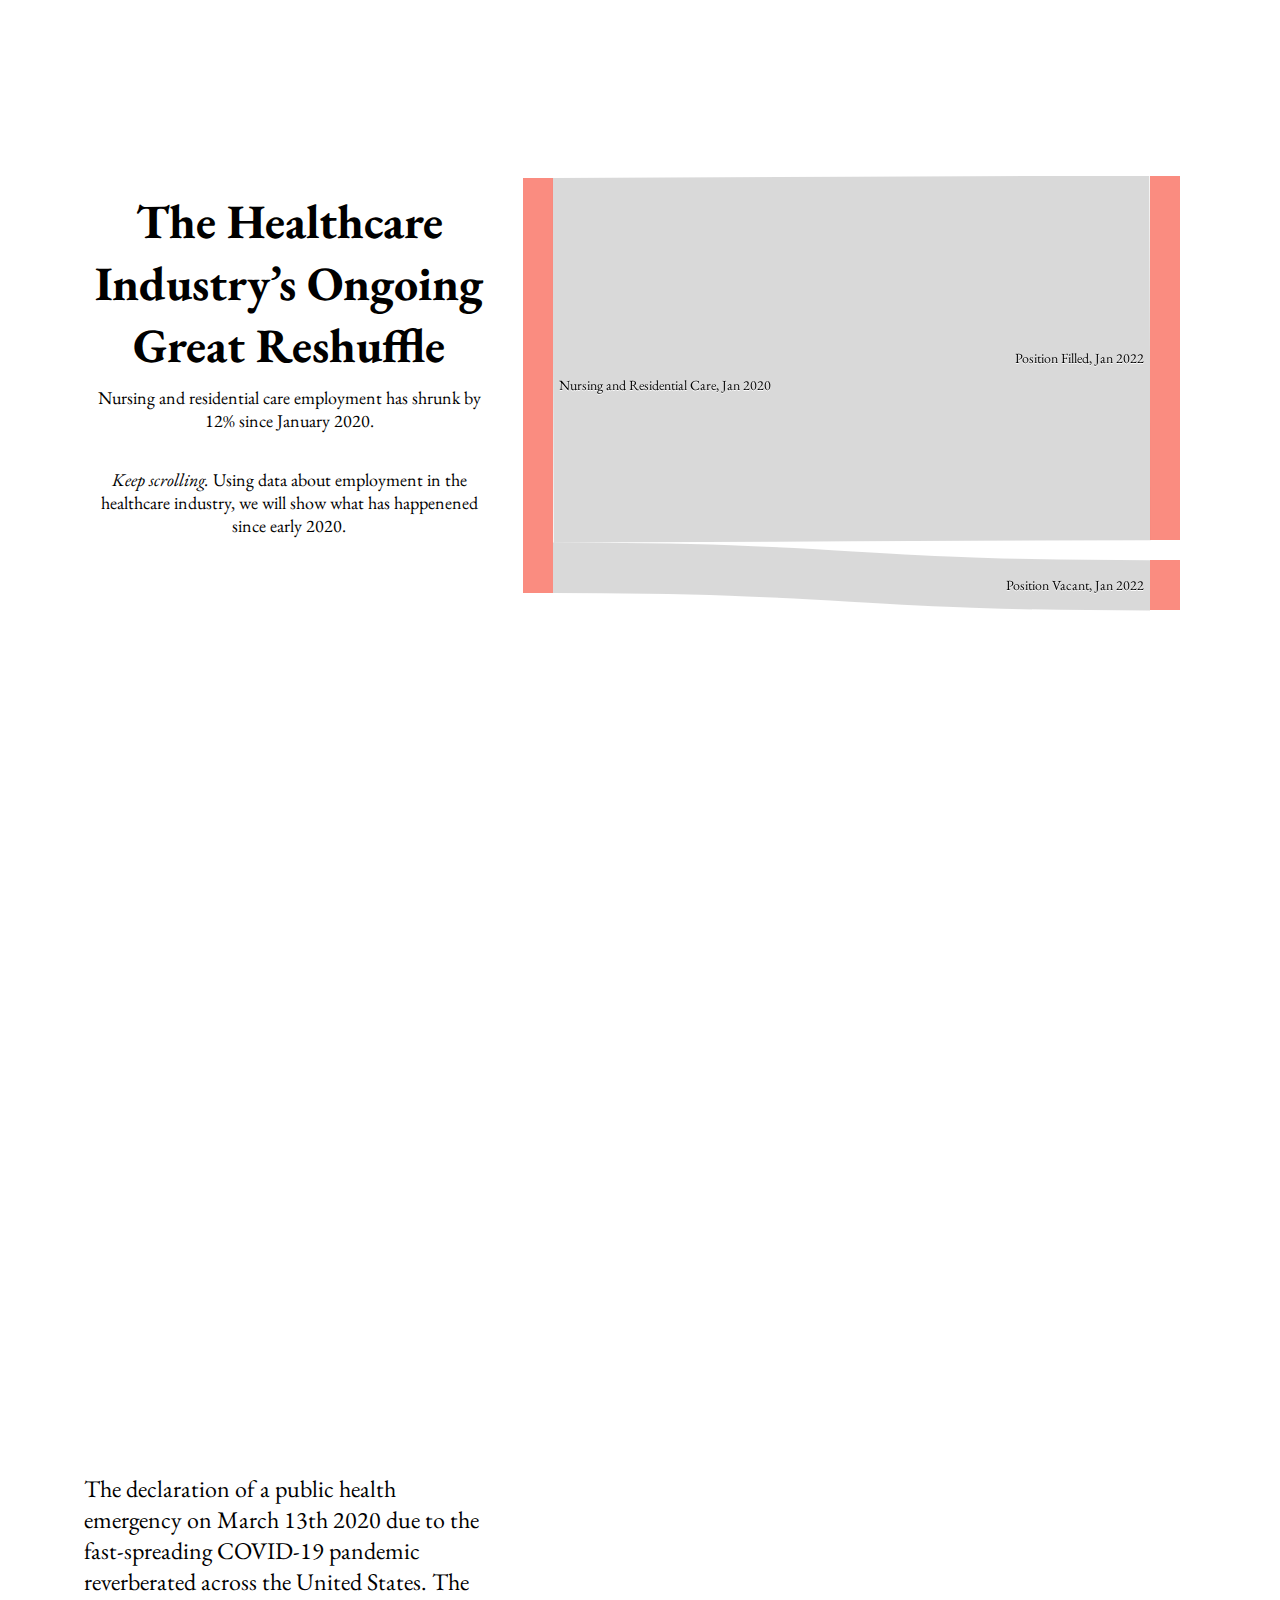
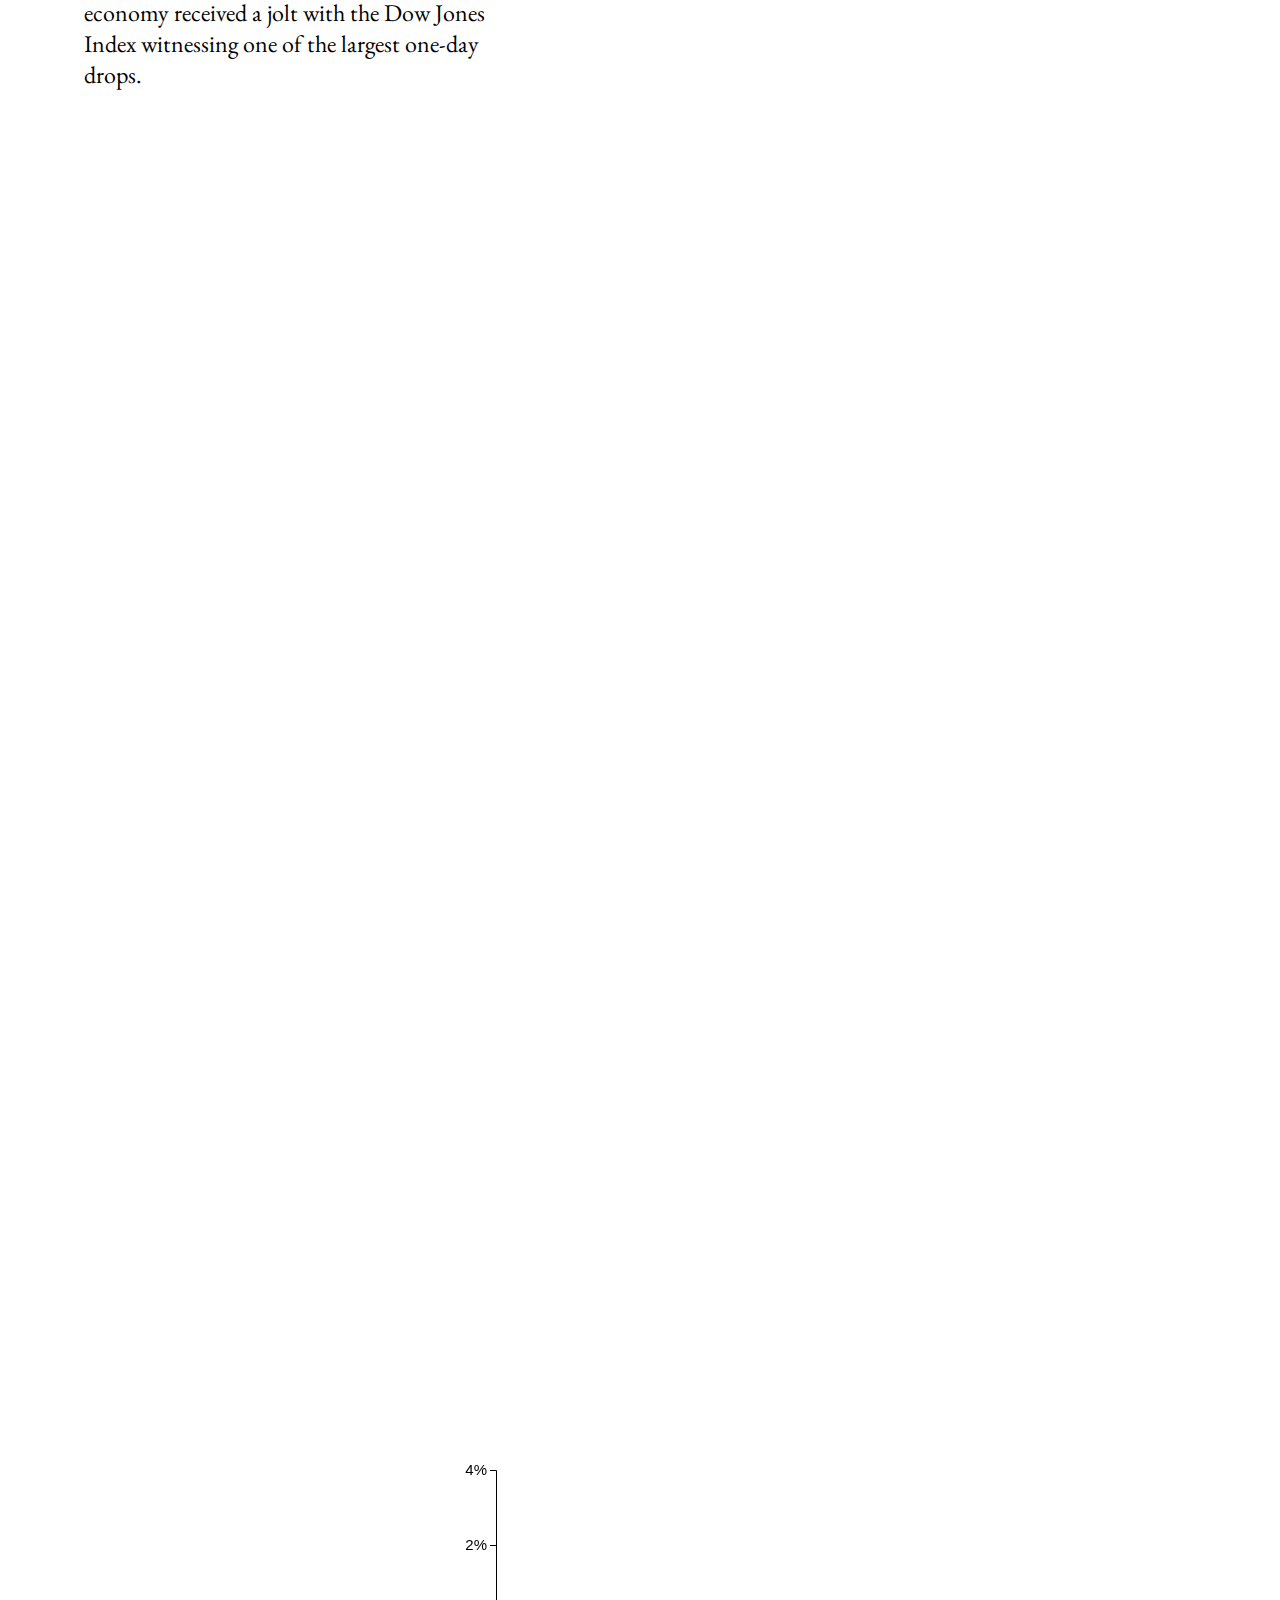
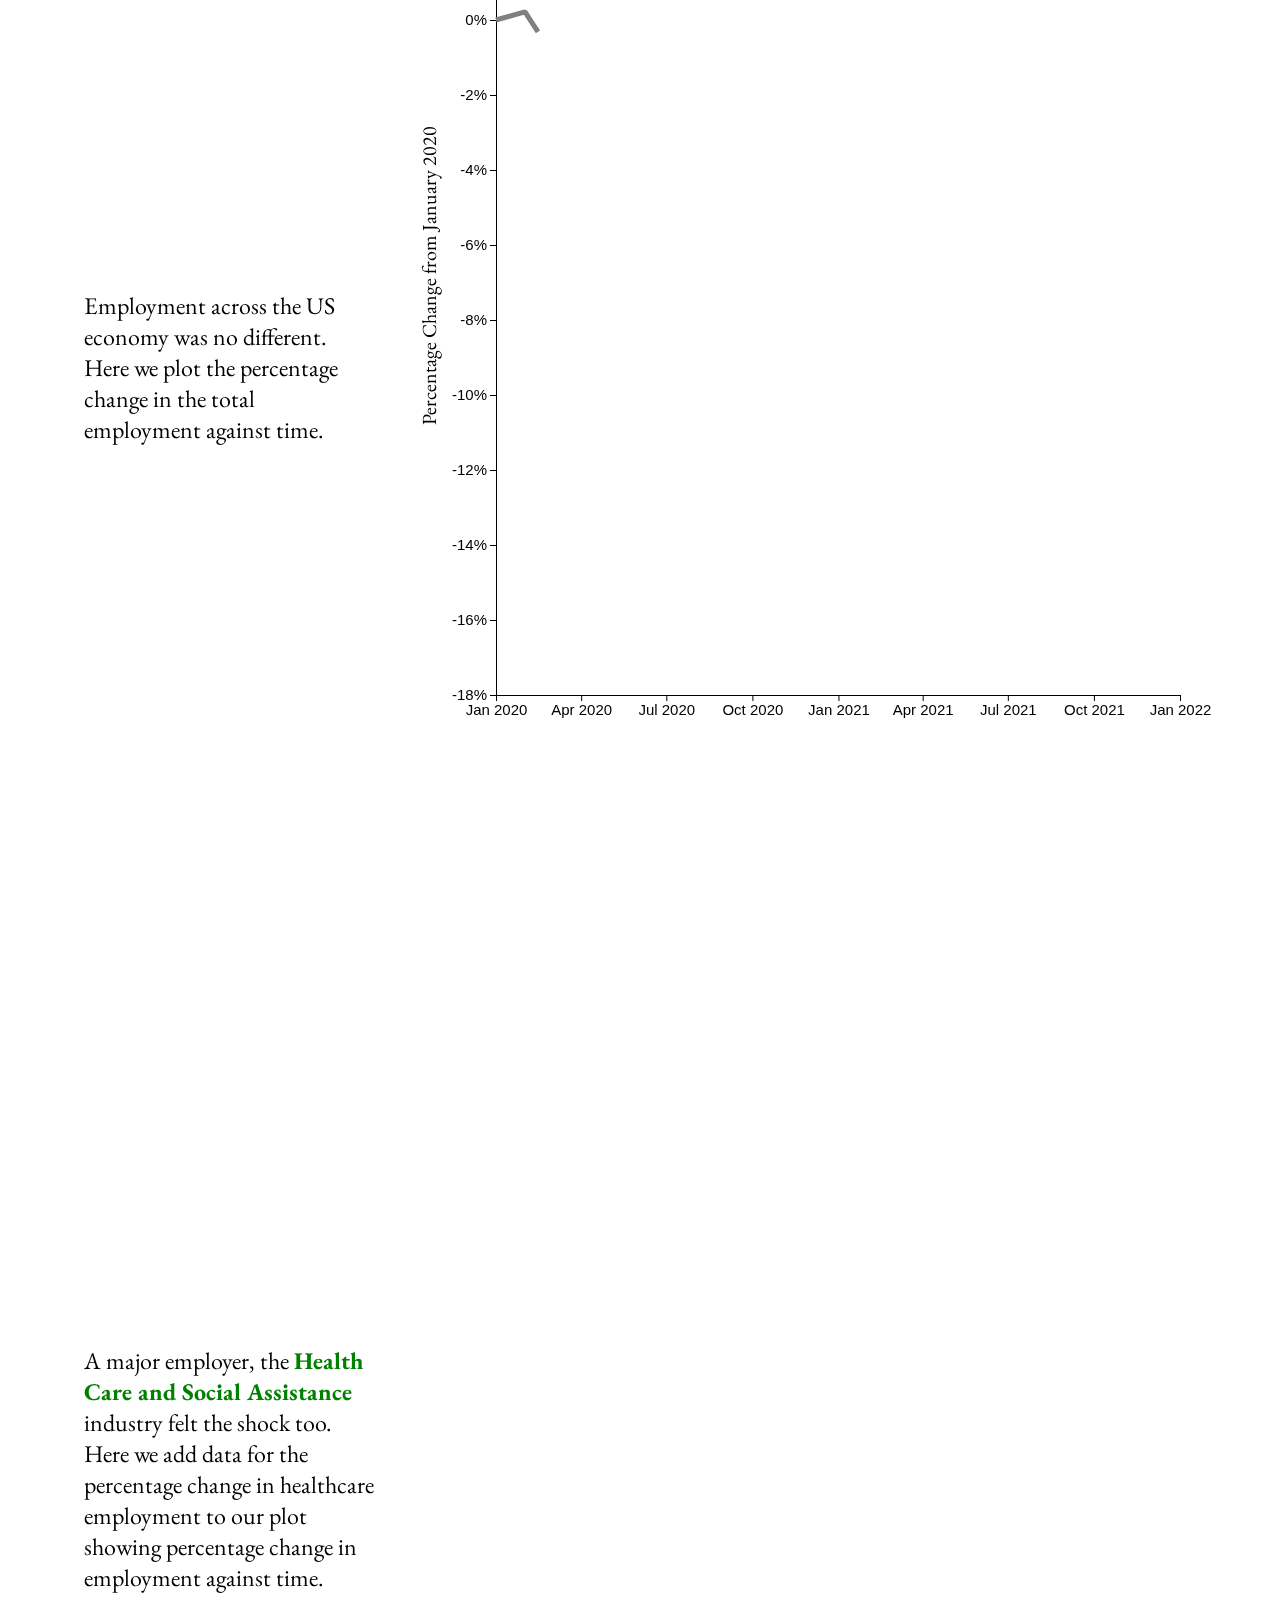
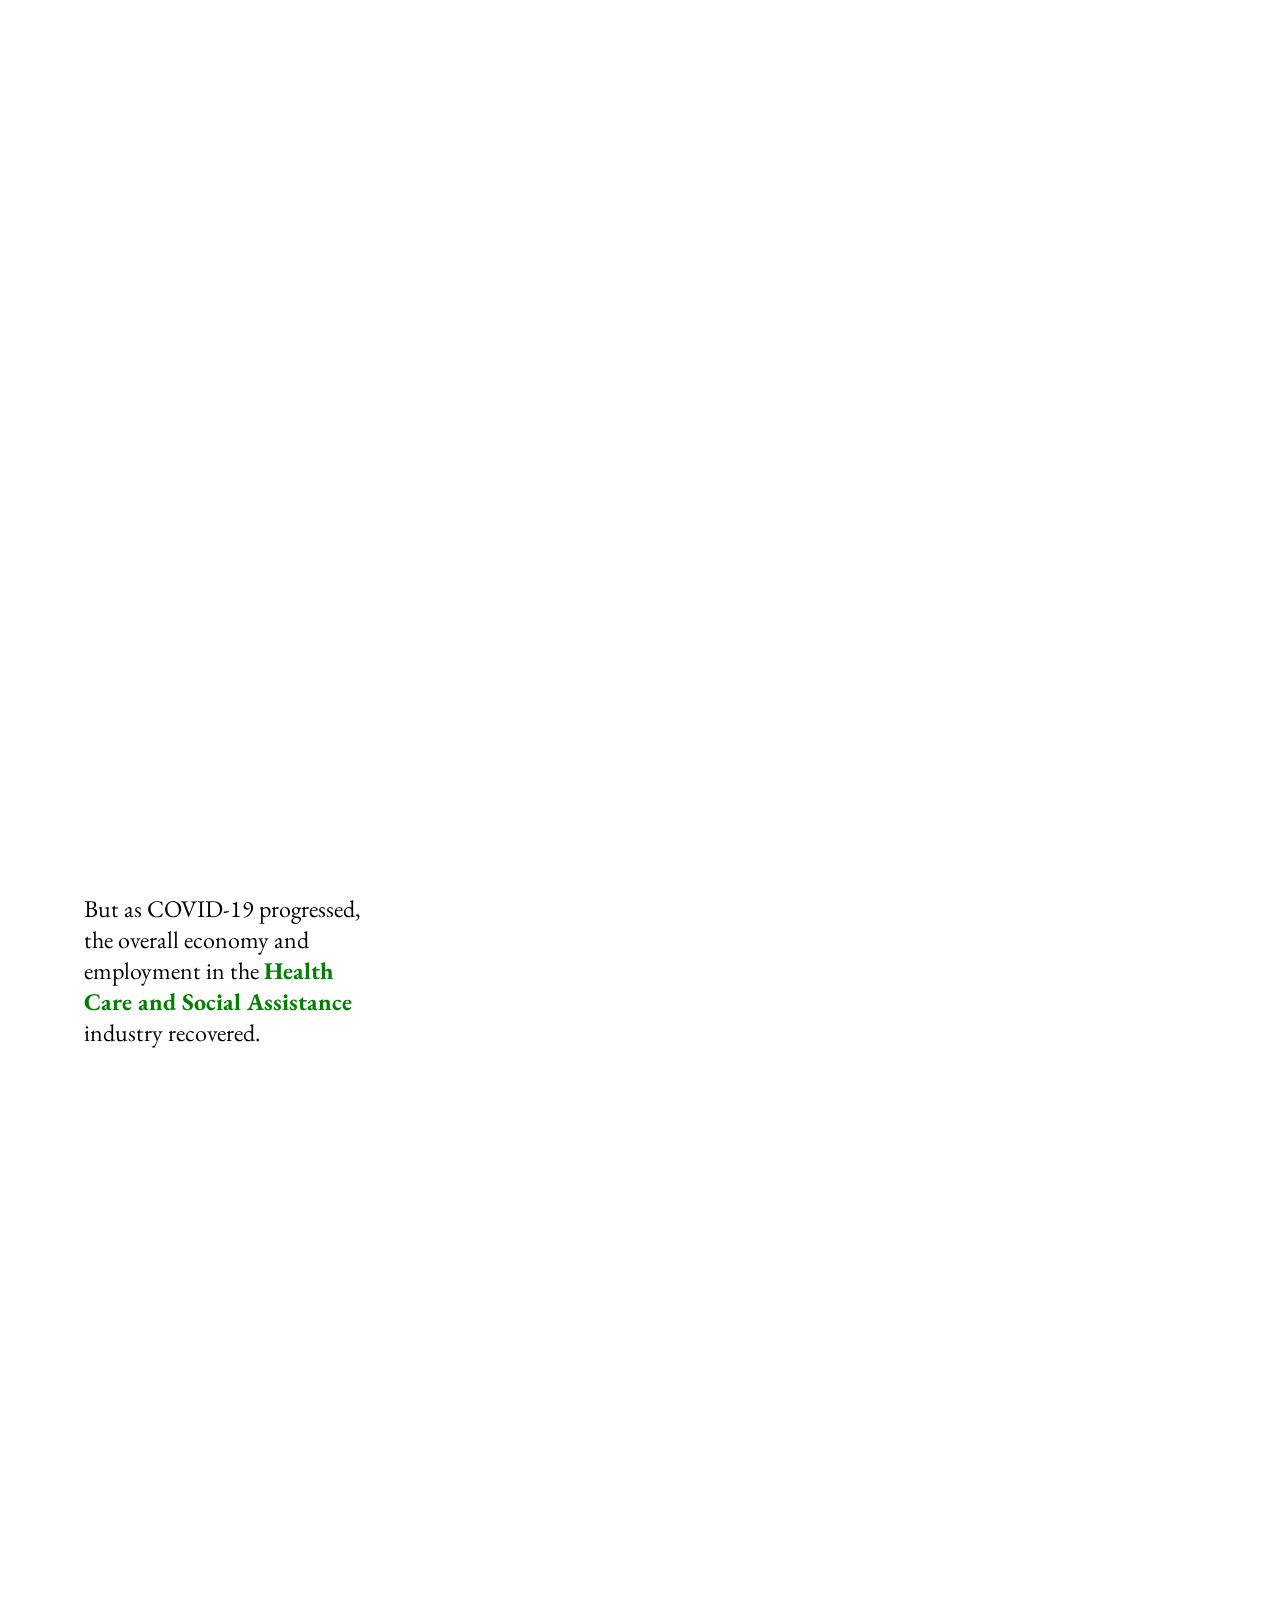
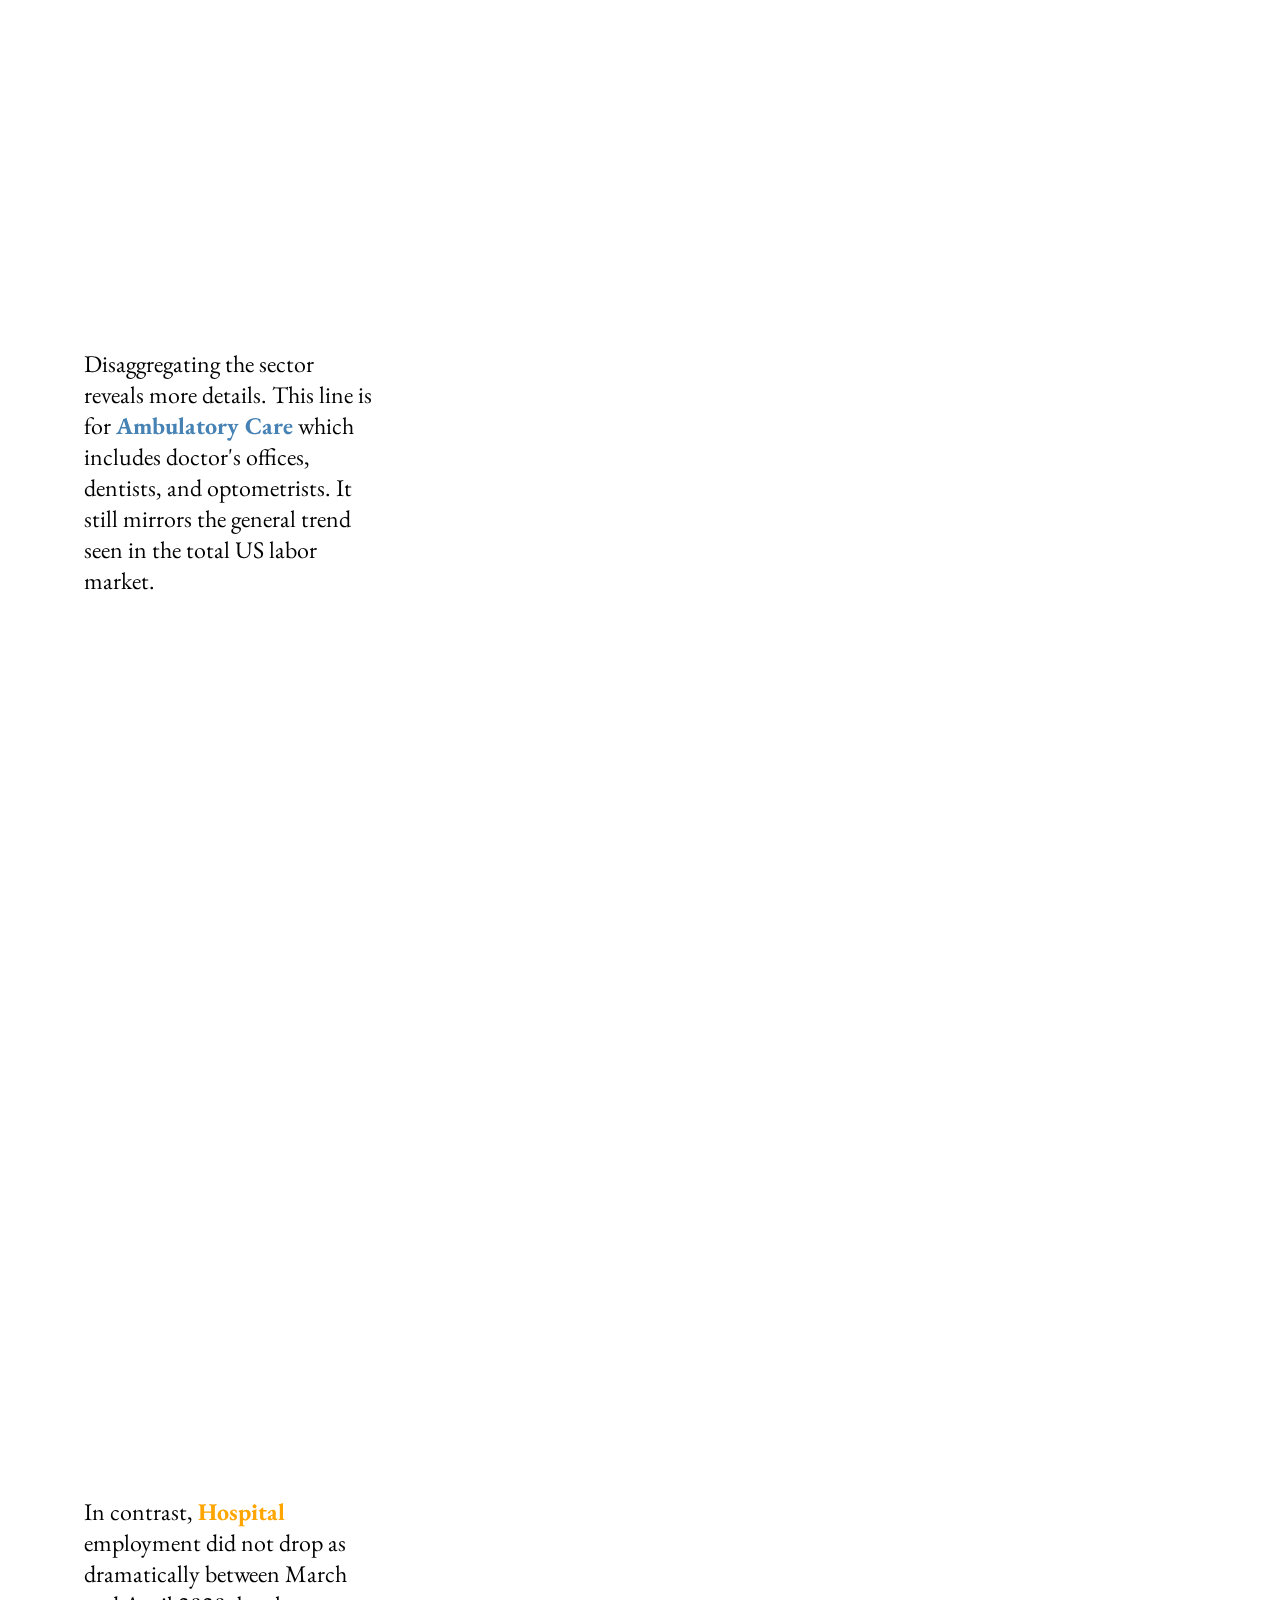
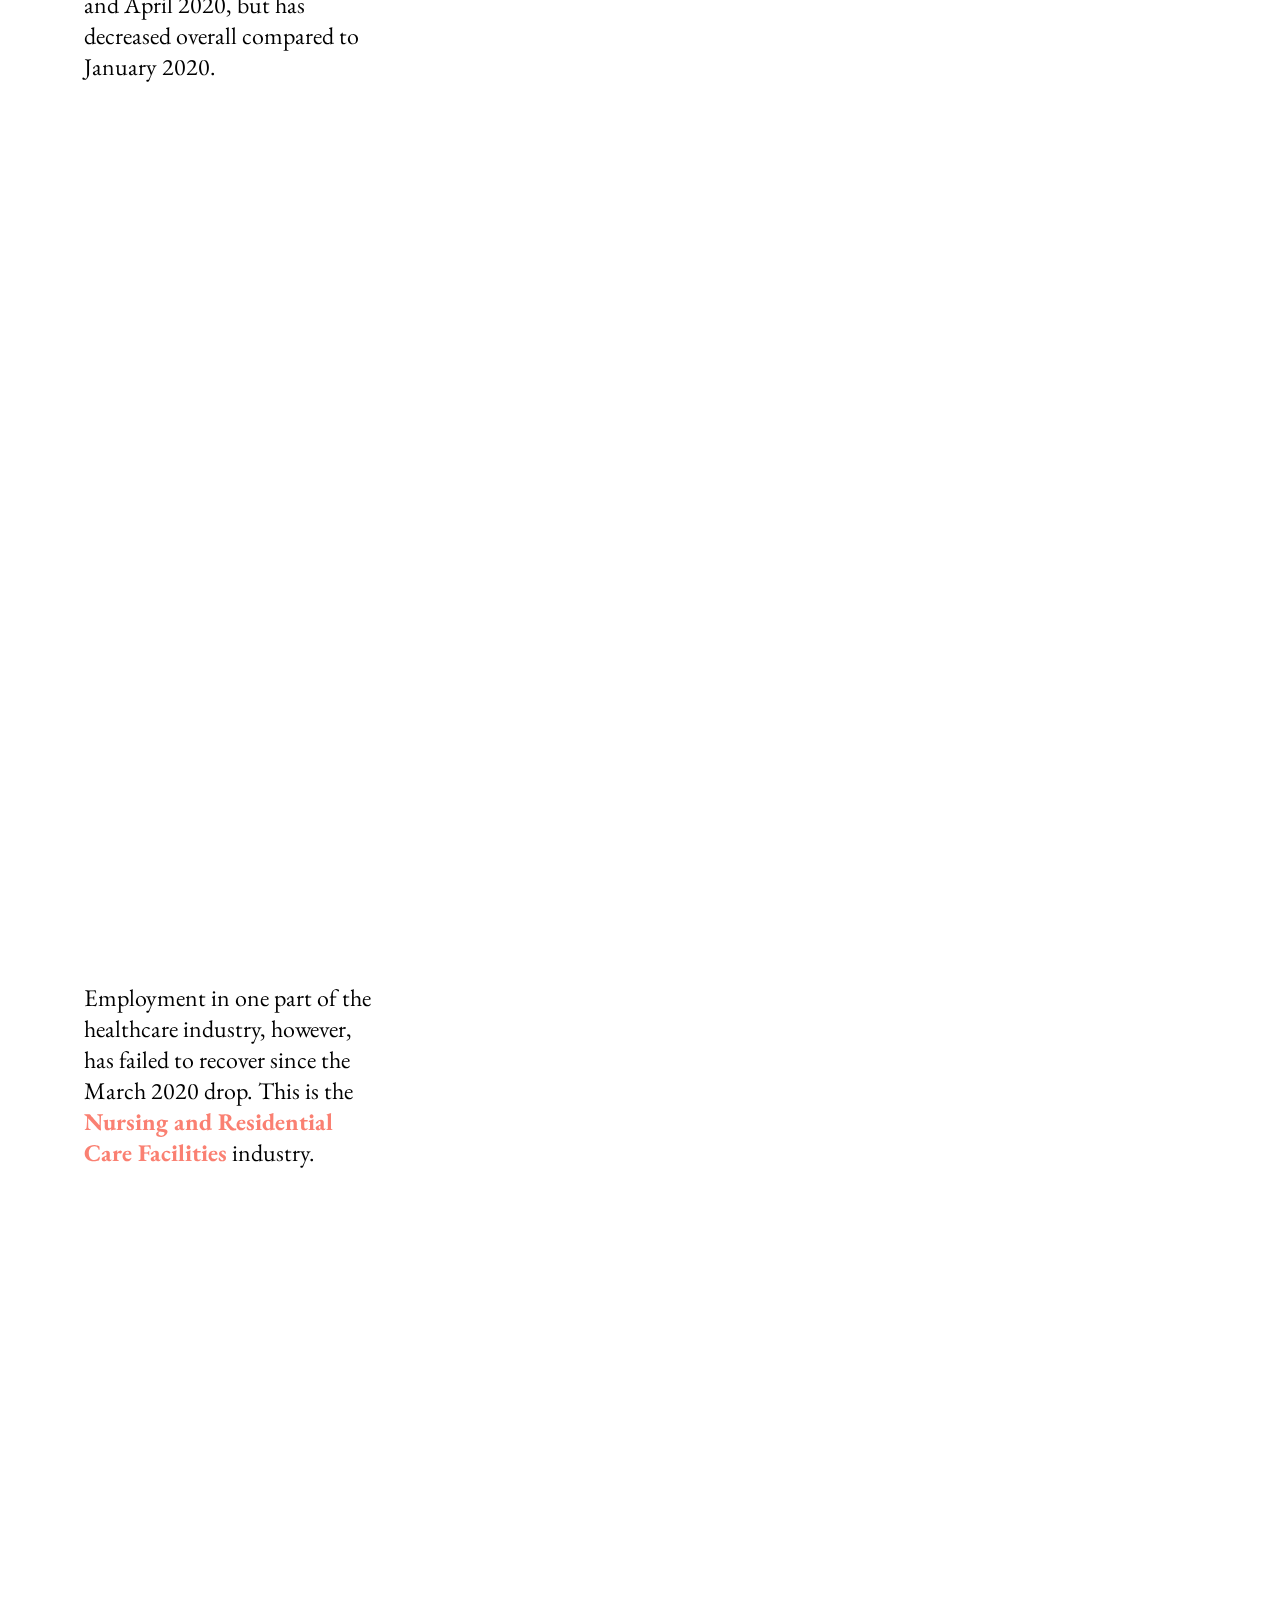
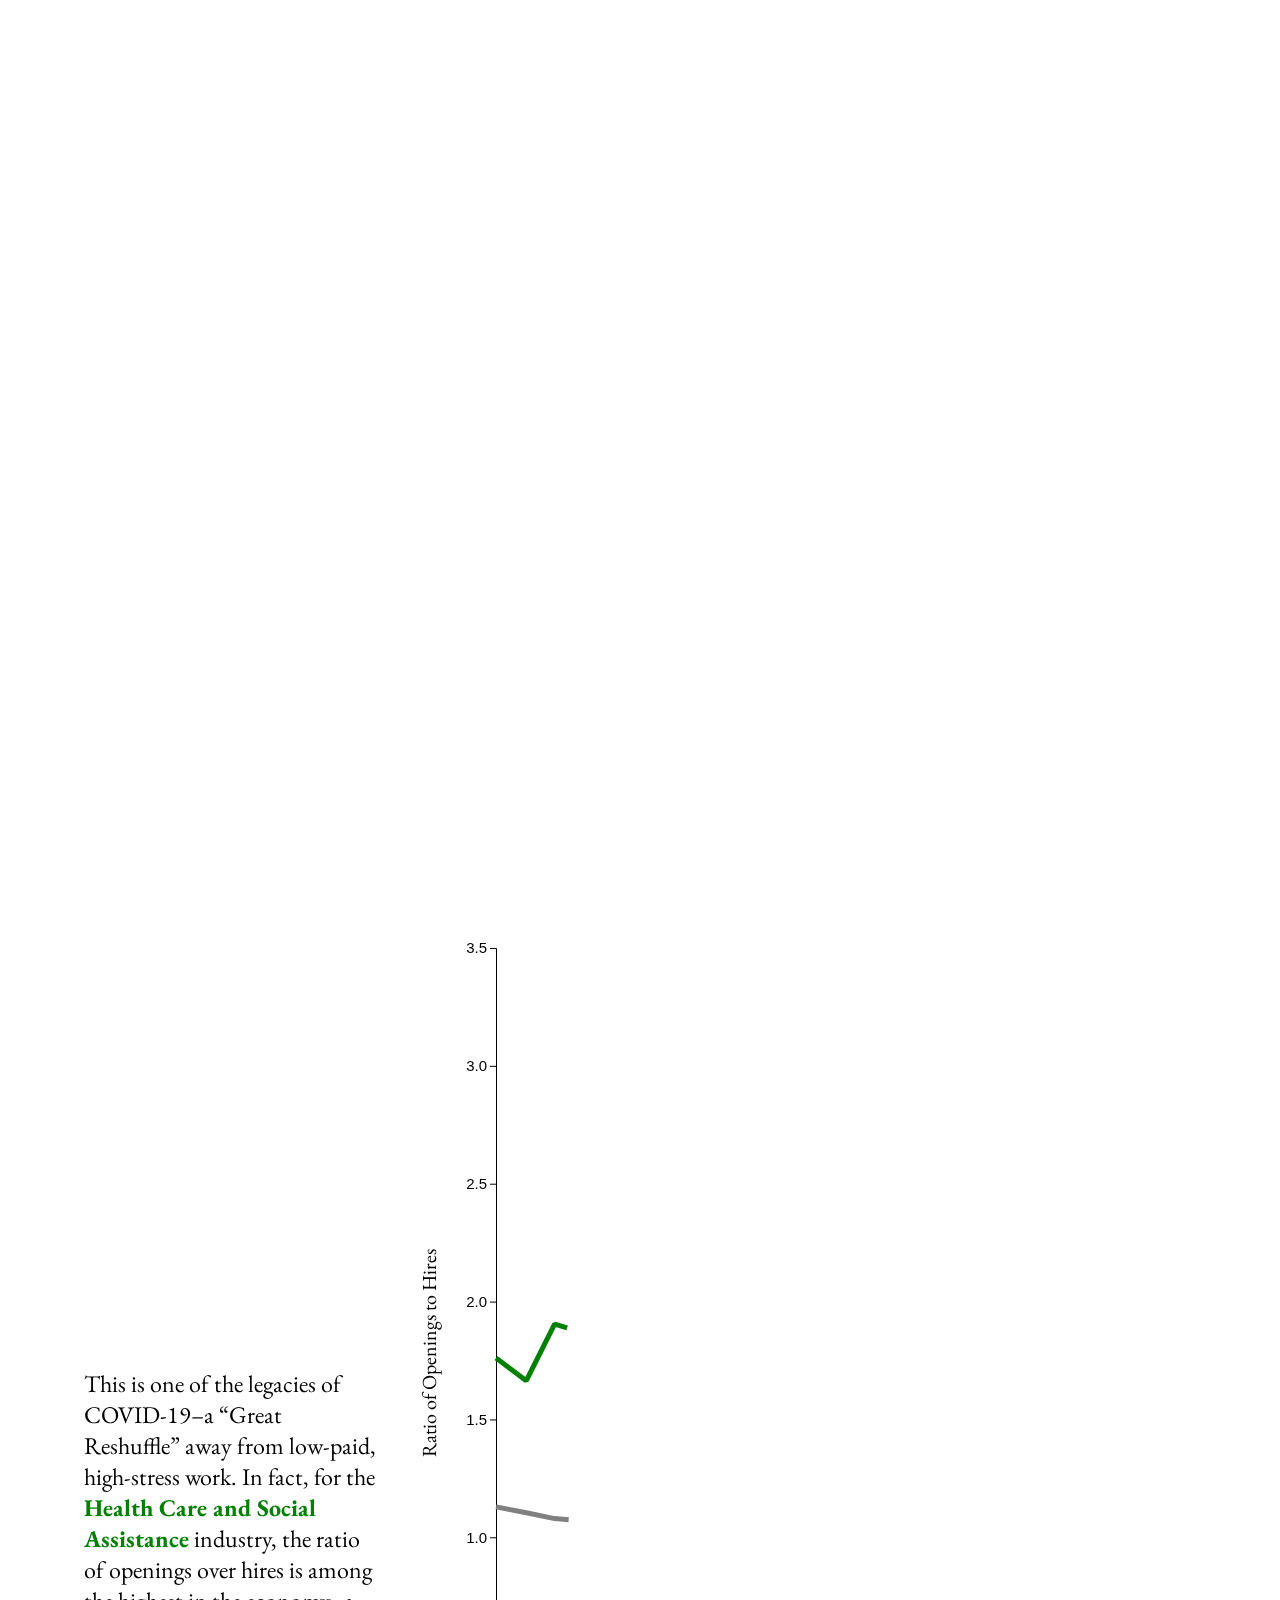
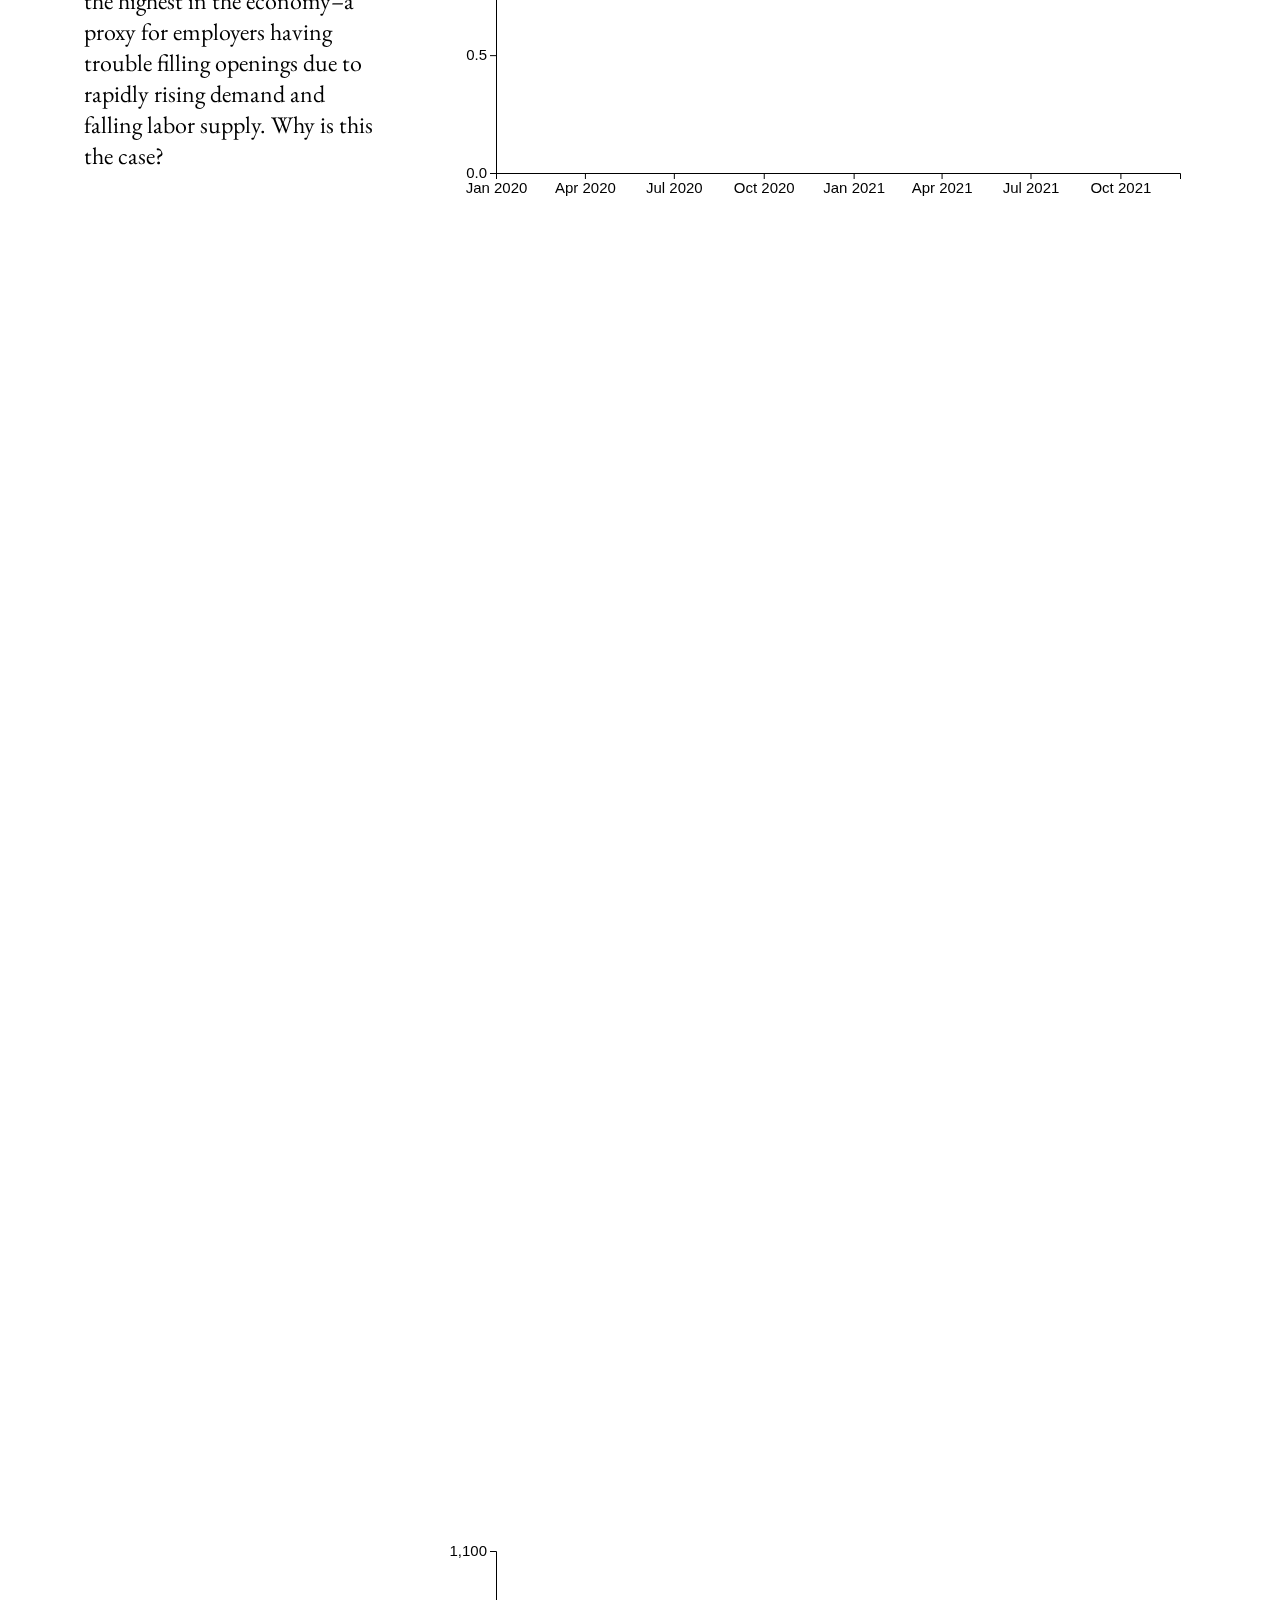
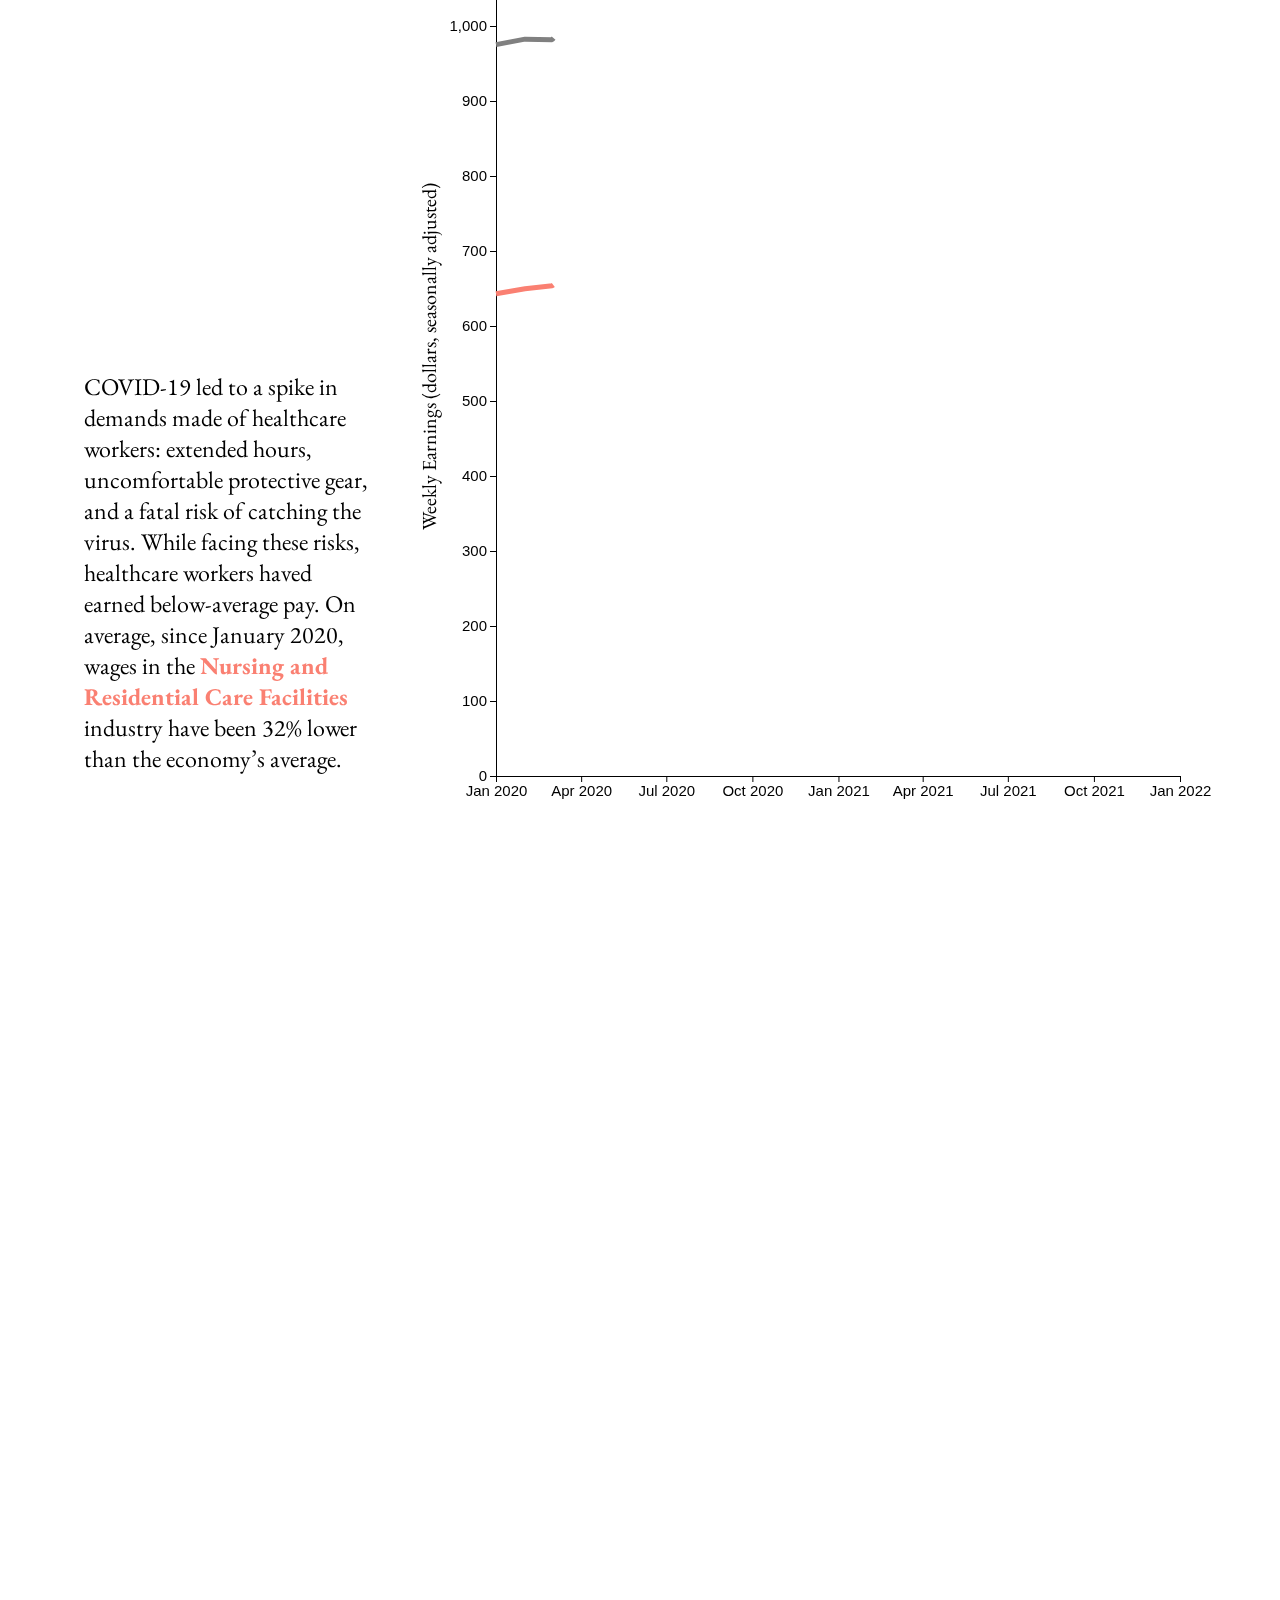
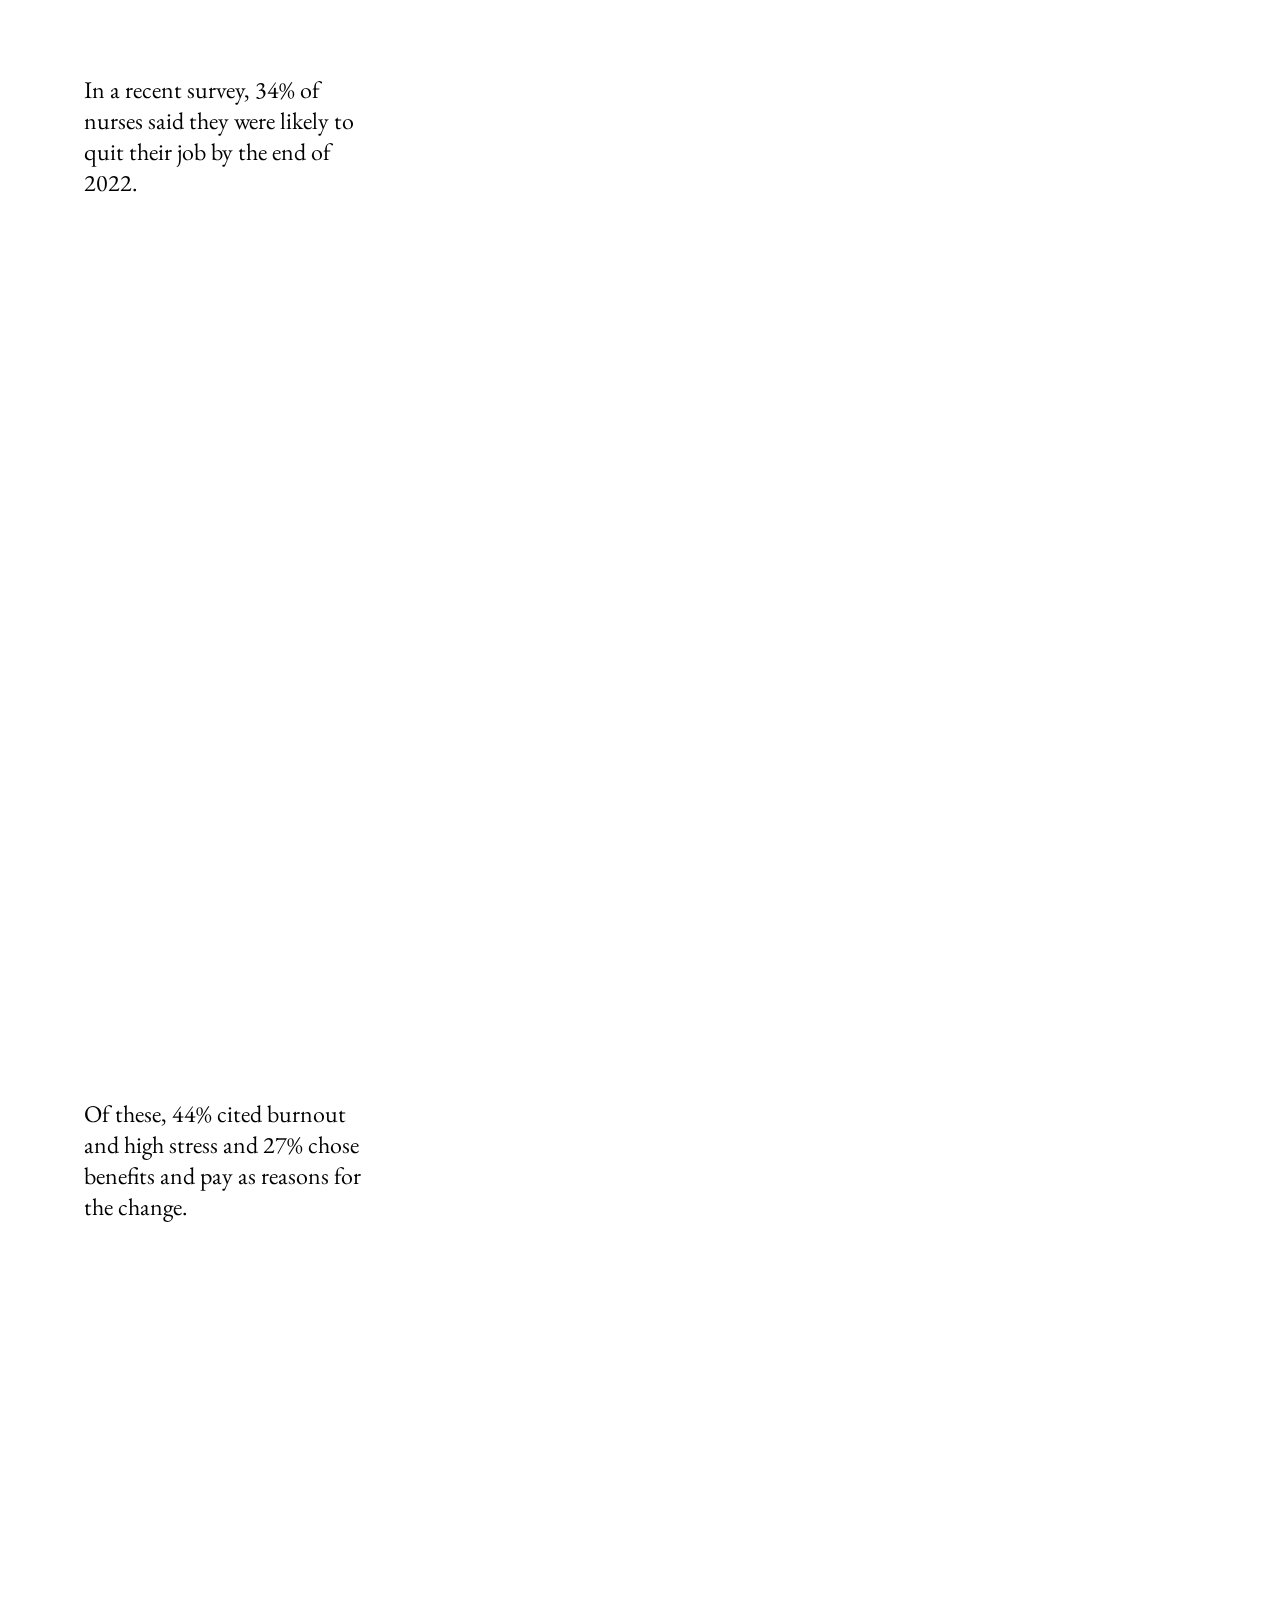
==== index.html @ efe5c9df "Graph 3: simplifying to have only one div/scroll event" ====
<!DOCTYPE html>

<head>
  <link rel="stylesheet" type="text/css" href="//fonts.googleapis.com/css?family=EB+Garamond" />
  <title>INFO 247 Final</title>
  <link rel='stylesheet' href='css/style.css' />
  <meta charset="utf-8">
  <meta name="viewport" content="width=device-width">
</head>
<body>

<div id='container-1' class='container'>
  <div class='graph'></div>

  <div class='sections'>
    <div class="header">
      <h1>The Healthcare Industry’s Ongoing Great Reshuffle</h1>
      <p class="subhead">Nursing and residential care employment has shrunk by 12% since January 2020.</p>
      <p class="subhead"><i>Keep scrolling.</i> Using data about employment in the healthcare industry, we will show what has happenened since early 2020.</p>
    </div>
    <div>
      The declaration of a public health emergency on March 13th 2020 due to the fast-spreading COVID-19 pandemic reverberated across the United States. The economy received a jolt with the Dow Jones Index witnessing one of the largest one-day drops.
    </div>
  </div>
</div>

<div id='container-2' class='container'>
  <div class='graph'></div>
  <div class='sections'>
    <div>
      Employment across the US economy was no different. Here we plot the percentage change in the total employment against time.
    </div>

    <div>
      A major employer, the <span class="healthcare">Health Care and Social Assistance</span> industry felt the shock too. Here we add data for the percentage change in healthcare employment to our plot showing percentage change in employment against time.
    </div>

    <div>
      But as COVID-19 progressed, the overall economy and employment in the <span class="healthcare">Health Care and Social Assistance</span> industry recovered.
    </div>

    <div>
      Disaggregating the sector reveals more details. This line is for <span class="ambulatory">Ambulatory Care</span> which includes doctor's offices, dentists, and optometrists. It still mirrors the general trend seen in the total US labor market.
    </div>

    <div>
      In contrast, <span class="hospital">Hospital</span> employment did not drop as dramatically between March and April 2020, but has decreased overall compared to January 2020.
    </div>

    <div>
      Employment in one part of the healthcare industry, however, has failed to recover since the March 2020 drop. This is the <span class="nursing">Nursing and Residential Care Facilities</span> industry.
    </div>
  </div>
</div>

<div id='container-3' class='container'>
  <div class='graph'></div>
  <div class='sections'>
    <div>
      This is one of the legacies of COVID-19–a “Great Reshuffle” away from low-paid, high-stress work. In fact, for the <span class="healthcare">Health Care and Social Assistance</span> industry, the ratio of openings over hires is among the highest in the economy–a proxy for employers having trouble filling openings due to rapidly rising demand and falling labor supply. Why is this the case?
    </div>
  </div>
</div>

<div id='container-4' class='container'>
  <div class='graph'></div>
  <div class='sections'>
    <div>
      COVID-19 led to a spike in demands made of healthcare workers: extended hours, uncomfortable protective gear, and a fatal risk of catching the virus. While facing these risks, healthcare workers haved earned below-average pay. On average, since January 2020, wages in the <span class="nursing">Nursing and Residential Care Facilities</span> industry have been 32% lower than the economy’s average. 
    </div>
    <div>
      In a recent survey, 34% of nurses said they were likely to quit their job by the end of 2022. 
    </div>
    <div>
       Of these, 44% cited burnout and high stress and 27% chose benefits and pay as reasons for the change.
    </div>
    <div>
       Of those citing burnout, not being appreciated by the community, mental and physical abuse, and workplace discrimination and racism stood out.
    </div>
    <div>
       Of those citing benefits, the prospects of better pay, improved schedule, and career advancement stood out.
    </div>
  </div>
</div>

<div id='container-5' class='container'>
  <div class='graph'></div>
  <div class='sections'>
    <div>
      With no sign of the “Great Reshuffle” abating or of labor shortages being mitigated, where does the Healthcare industry go from here?
    </div>
    <div>
      The healthcare industry is counting on a few measures to attract labor: handsome pay and seeking freelance “traveling” nurses. For example, the <a href="https://www.nytimes.com/2022/02/15/magazine/traveling-nurses.html"> New York Times</a> reports: "In New York, travelers could make $10,000 or more. The average salary of a staff nurse in Texas is about $75,000; a traveler could make that in months."
    </div>
    <div>
      Despite momentary high earnings for some travelling nurses, the future is not bright because this freelance model is unsustainable because it does not fix the underlying labor shortage in the industry. 
    </div>
  </div>
</div>

<div id='container-6' class='container'>
  <div class='graph'></div>
  <div class='sections'>
    <div>
      The Biden administration recently announced a set of reforms to mitigate some of the challenges faced by nurses.
    </div>
    <div>
      These measures home in on nurses’ working conditions, pay scales, training opportunities, and career pathways.
    </div>
    <div>
      The Centers for Medicare & Medicaid Services is currently working on operationalizing these recommendations and on making these actionable. 
    </div>
  </div>
</div>

<div id='container-7' class='container'>
  <div class='graph'></div>
  <div class='sections'>
    <div>
      With the next pandemic invariably on the horizon, only time will tell if the lessons COVID-19 is offering stakeholders were learnt to produce a more sustainable healthcare workforce–or ignored.
    </div>
    <div>
      And the stakes are high. Not just for healthcare workers themselves but also because they save lives as a natural outcome of their work.
    </div>
  </div>
</div>

<div class="footer flex-container">
  <div class="flex-item-left">Created by Noelle Fa-Kaji, Daniela Perez, and Shahan Shahid Nawaz for INFO247: Information Visualization and Presentation, Spring 2022</div>
  <div class="flex-item-right">Sources:
    <ul>
      <li>Scroll library <a href='https://1wheel.github.io/graph-scroll/'>graph-scroll.js</a></li>
      <li><a href="https://observablehq.com/@blosky/animated-line-chart">Line animation helper by Pablo Gutierrez</a></li>
      <li><a href="https://bl.ocks.org/davidhand/af31f12d22ee8c81e6a9f8ae4a85a050">Sankey with particles</a></li>
      <li>Bureau of Labor Statistics. <a href="https://www.bls.gov/ces/">Current employment statistics - CES (national)</a>.</li>
      <li>Bureau of Labor Statistics. <a href="https://www.bls.gov/jlt/">Job openings and labor turnover survey (JOLTS)</a>.</li>
      <li>Galvin, B. (2021). <a href="https://morningconsult.com/2021/10/04/health-care-workers-series-part-2-workforce/">Nearly 1 in 5 health care workers have quit their jobs during the pandemic</a>. Morning Consult.</li>
      <li>Incredible Health. (2022, <a href="https://www.incrediblehealth.com/blog/nursing-report-covid-19-2022">Study: 34% of nurses plan to leave their current role by the end of 2022</a>.</li>
      <li>Prasad, P., McLoughlin, C., Stillman, M., Poplau, S., Goelz, E., & Taylor, S. (2021). <a href="https://doi.org/10.1016/j.eclinm.2021.100879">Prevalence and correlates of stress and burnout among U.S. healthcare workers during the COVID-19 pandemic: A national cross-sectional survey study</a>. The Lancet Discovery Science.</li>
      <li>The Guardian. (2021). <a href="https://www.theguardian.com/us-news/ng-interactive/2020/dec/22/why-were-counting-every-us-healthcare-worker-who-dies-from-coronavirus">Lost on the frontline</a></li>
  </div>
</div>

<script src="js/d3v4+jetpack.js"></script>
<script src="js/graph-scroll.js"></script>
<script src="js/d3.sankey.js"></script>
<script src="js/graphic.js"></script>
</body>
---- css/style.css ----
/* General Styles */
* {
  margin: 0;
  padding: 0;
}

body{
  font-size:  24px;
  font-family: "EB Garamond", Helvetica, Arial, sans-serif;
  margin: 0px auto;
  width: 100%;
  max-width: 1170px;
}

.container{
  display: grid;
  width: 100%;
  height: 100%;
  position: relative;
}

.sections{
  width: 25%;
  padding: 0 2.5%;
}

.sections > div{
  background: white;
  /*opacity: .2;*/
  margin: -50vh auto 150vh auto;
}

.sections > div:last-child{
  /*margin-bottom: 90vh;*/
}
.sections > div.graph-scroll-active{
  opacity: 1;
}

h1{
  margin: 10px;
  text-align: center;
  font-family: "EB Garamond"; 
  font-style: normal; 
  font-variant: normal; 
  font-weight: 700;
}

.graph{
  width: 70%;
  height: 100vh;
  margin-left: 30%;
  float: none;
  position: -webkit-sticky;
  position: sticky;
  top: 0px;
}

span  {
  font-weight: bold;
}

span.healthcare {
  color: #008000;
}

span.ambulatory{
  color: #4682b4;
}

span.hospital{
  color: #ffa500;  
}

span.nursing{
  color: #fa8072;
}

.footer{
  background-color: #000;
  color: #fff;
  padding: 10px 10px;
}

.footer a{
  color: #fff;
  text-decoration-color: #fff;
}

.flex-container {
  display: flex;
  flex-direction: row;
  flex-wrap: wrap;
  justify-content: center;
  align-items: center;
  align-content: space-around;
}

.flex-item-left {
  flex: 25%;
}

.flex-item-right {
  flex: 70%;
  font-size: 16px;
}

.flex-item-right ul {
  padding-left: 2em;
}

/* Container 1 specific tyles */
#container-1 .sections{
  width: 35%;
  padding: 0 2.5%;
}

#container-1 .header{
  margin-top: -80vh;
}

p.subhead{
  text-align: center;
  font-family: "EB Garamond"; 
  font-size:  18px; 
  padding-bottom: 2em;
}
#container-1 svg {
  position: absolute;
  padding-top: 25%;
}

#container-1 canvas {
  position: absolute;
  padding-top: 25%;
}
.node rect {
  cursor: move;
  fill-opacity: .9;
  shape-rendering: crispEdges;
}

.node text {
  pointer-events: none;
  text-shadow: 0 1px 0 #fff;
  font-size: 14px;
}

.link {
  fill: none;
  stroke: #000;
  stroke-opacity: .15;
}

.link:hover {
  stroke-opacity: .25;
}

#container-1 .graph{
  width: 60%;
  margin-left: 40%;
}

#container-1 .graph img {
  max-width: 100%;
  max-height: 100vh;
  margin: auto;
  display: block;
}

@media (max-width: 925px){
  body {
      width: 750px;
  }

  #container-1 .header{
    margin-top: 0;
  }

  .graph, #container-1 .graph{
    width: 100%;
    height: 100vh;
    margin-left: 0px;
    float: none;
  }

  .sections, #container-1 .sections{
    width: auto;
    position: relative;
    margin: -50vh auto 150vh auto;

  }

  .sections > div{
    background: rgba(255,255,255,.5);
    padding: 10px;
    border-top: 1px solid;
    border-bottom: 1px solid;
  }

  .flex-item-right, .flex-item-left {
    flex: 100%;
  }
}
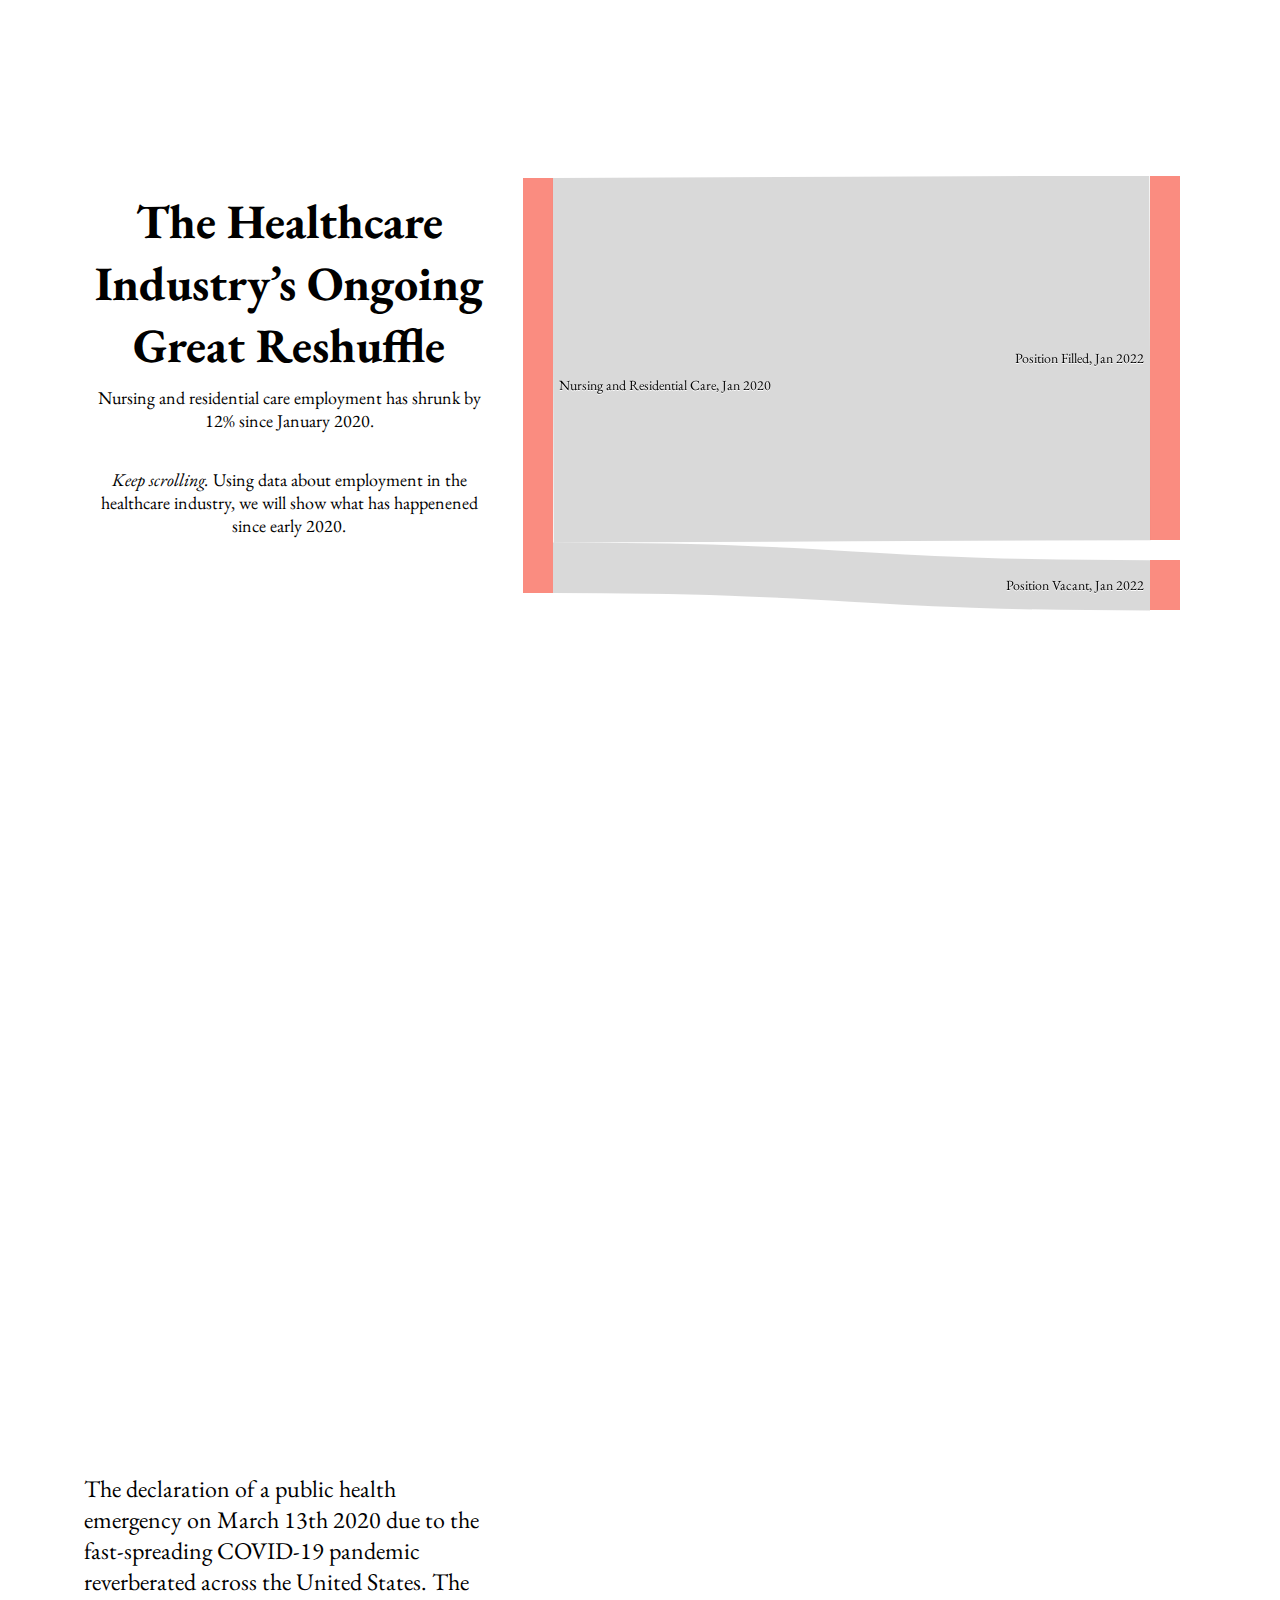
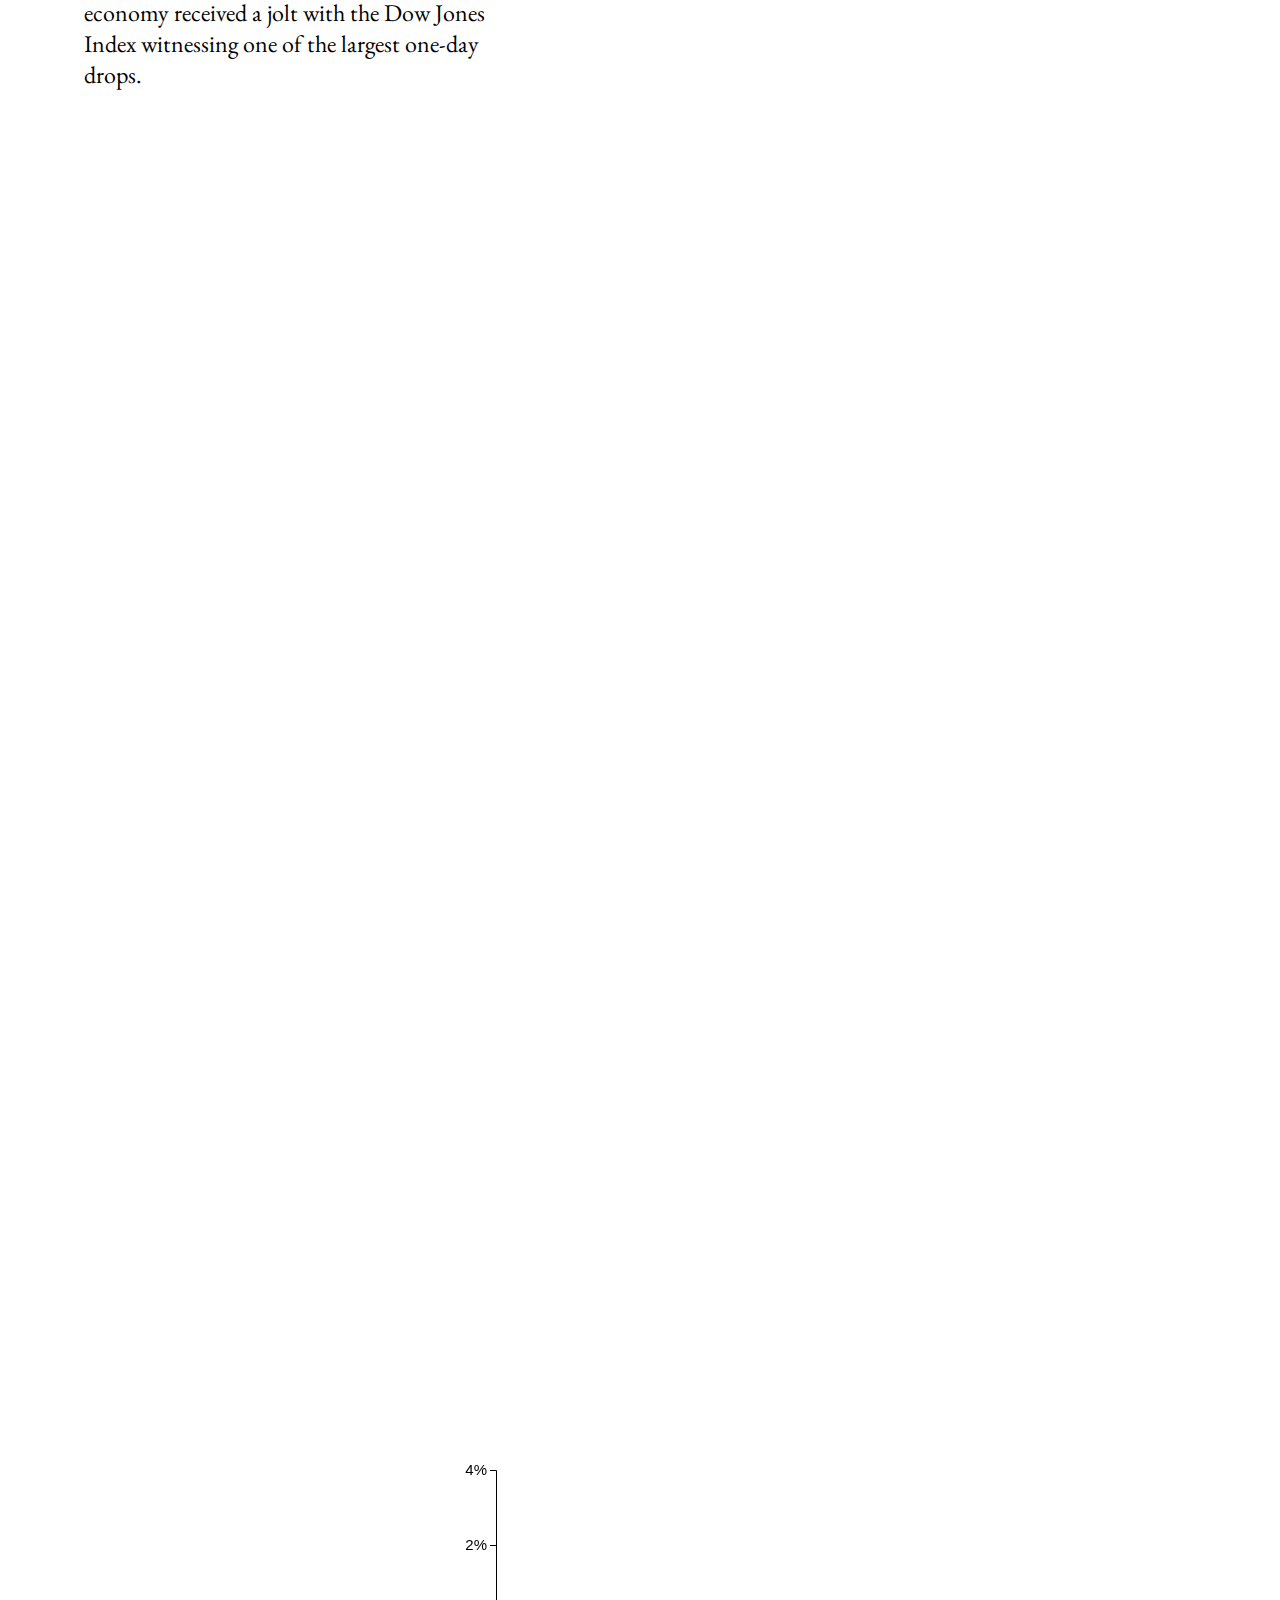
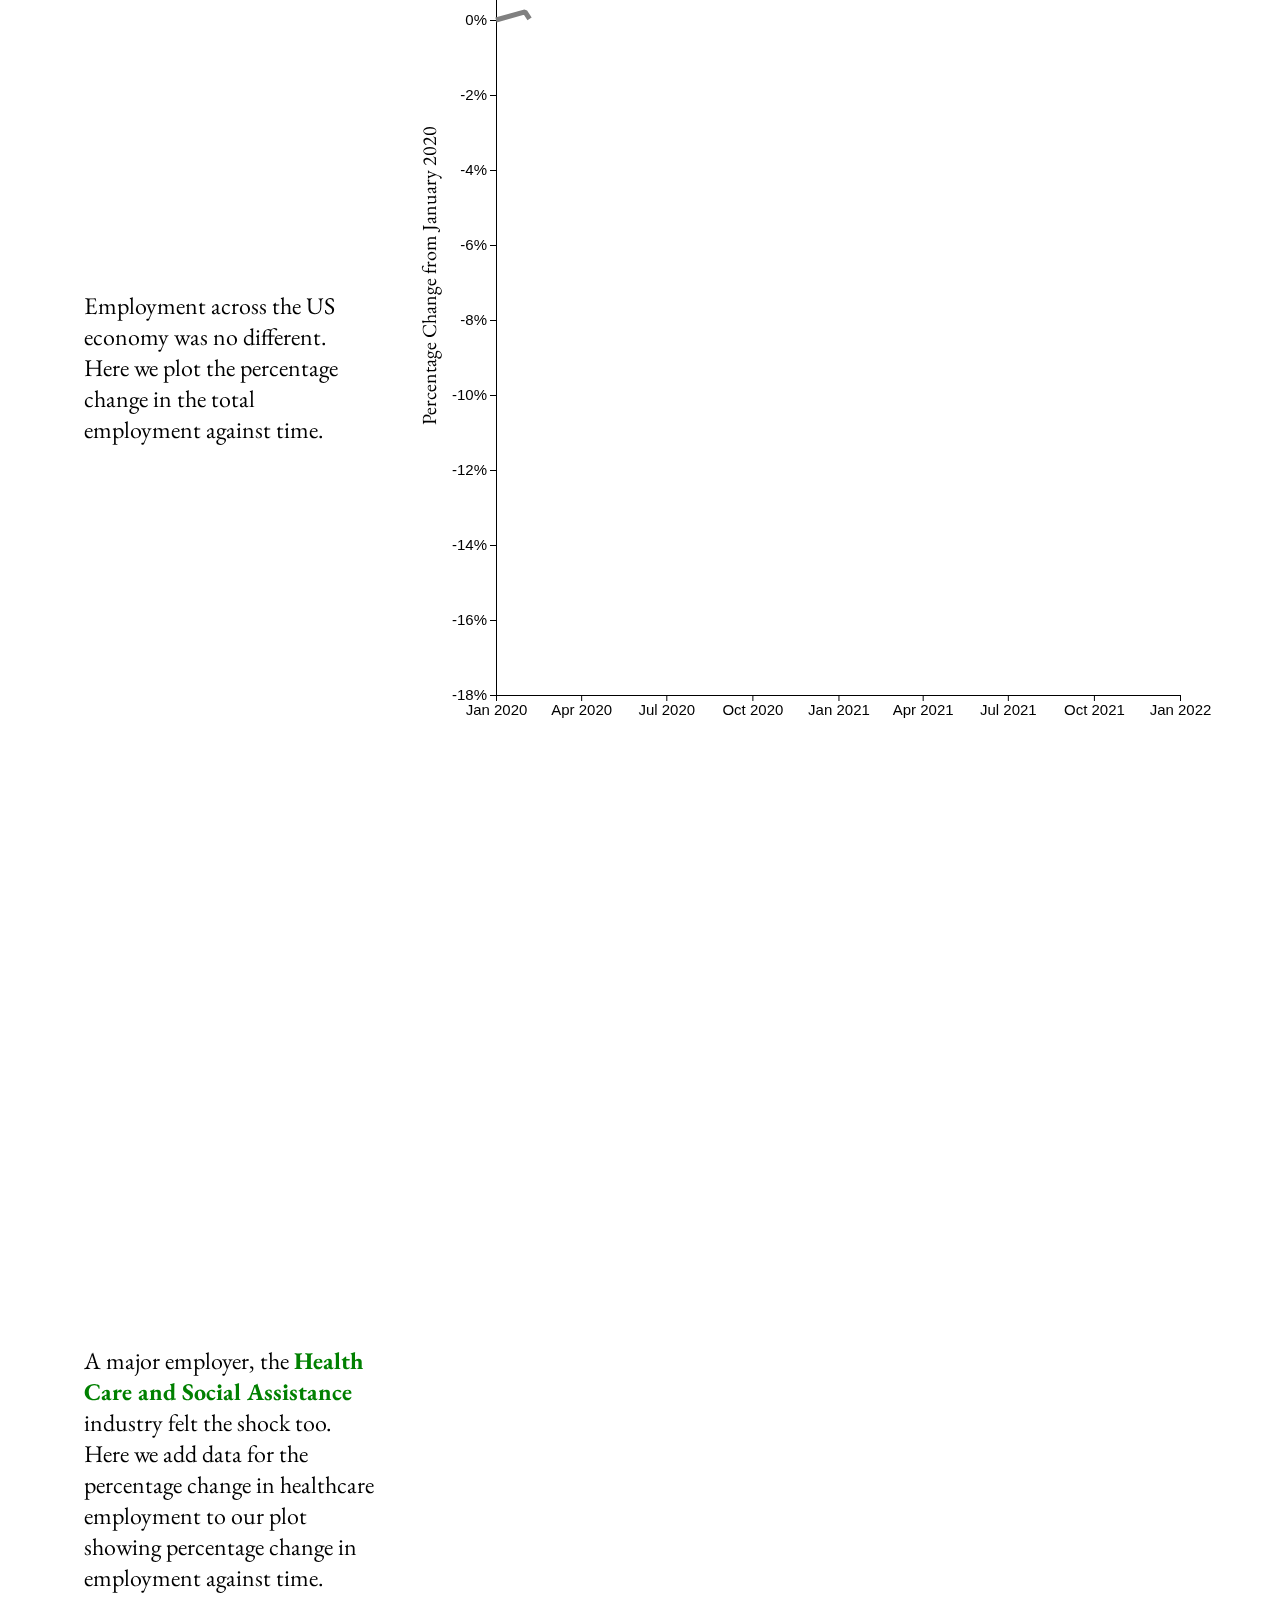
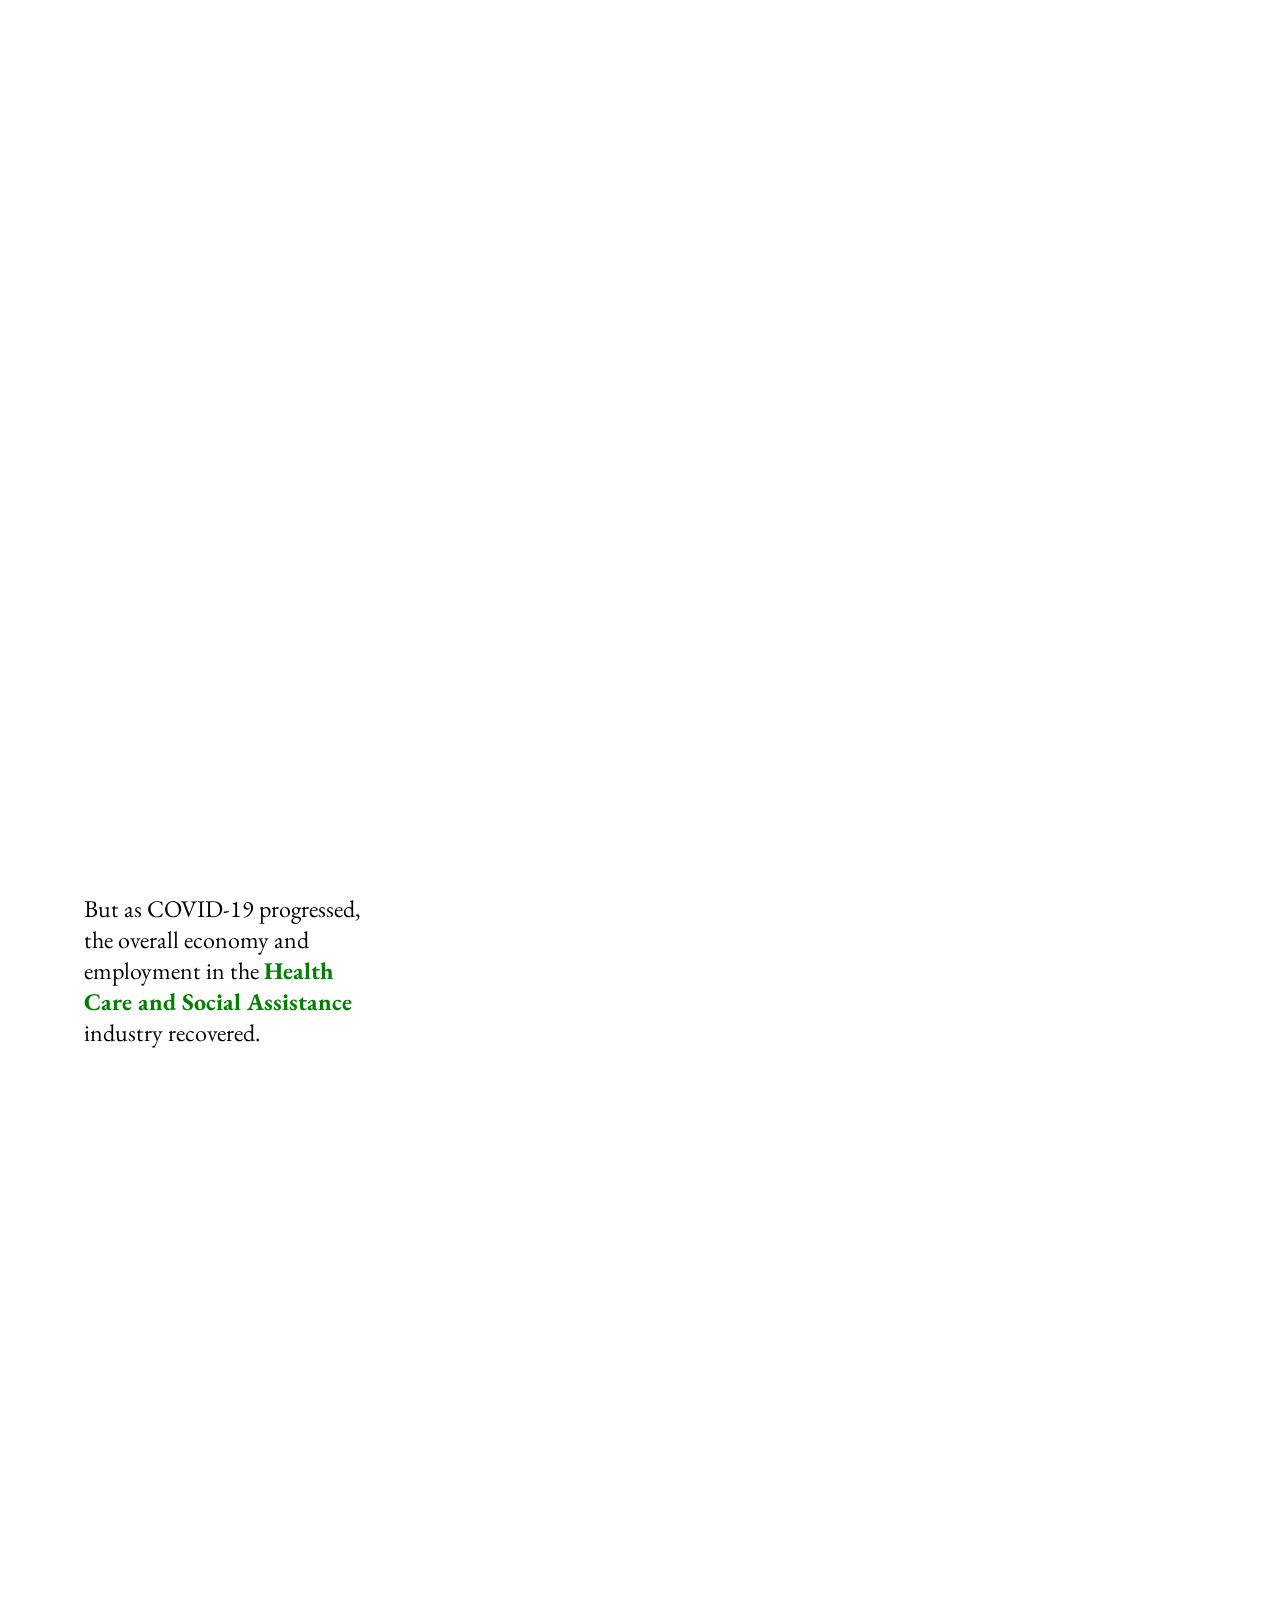
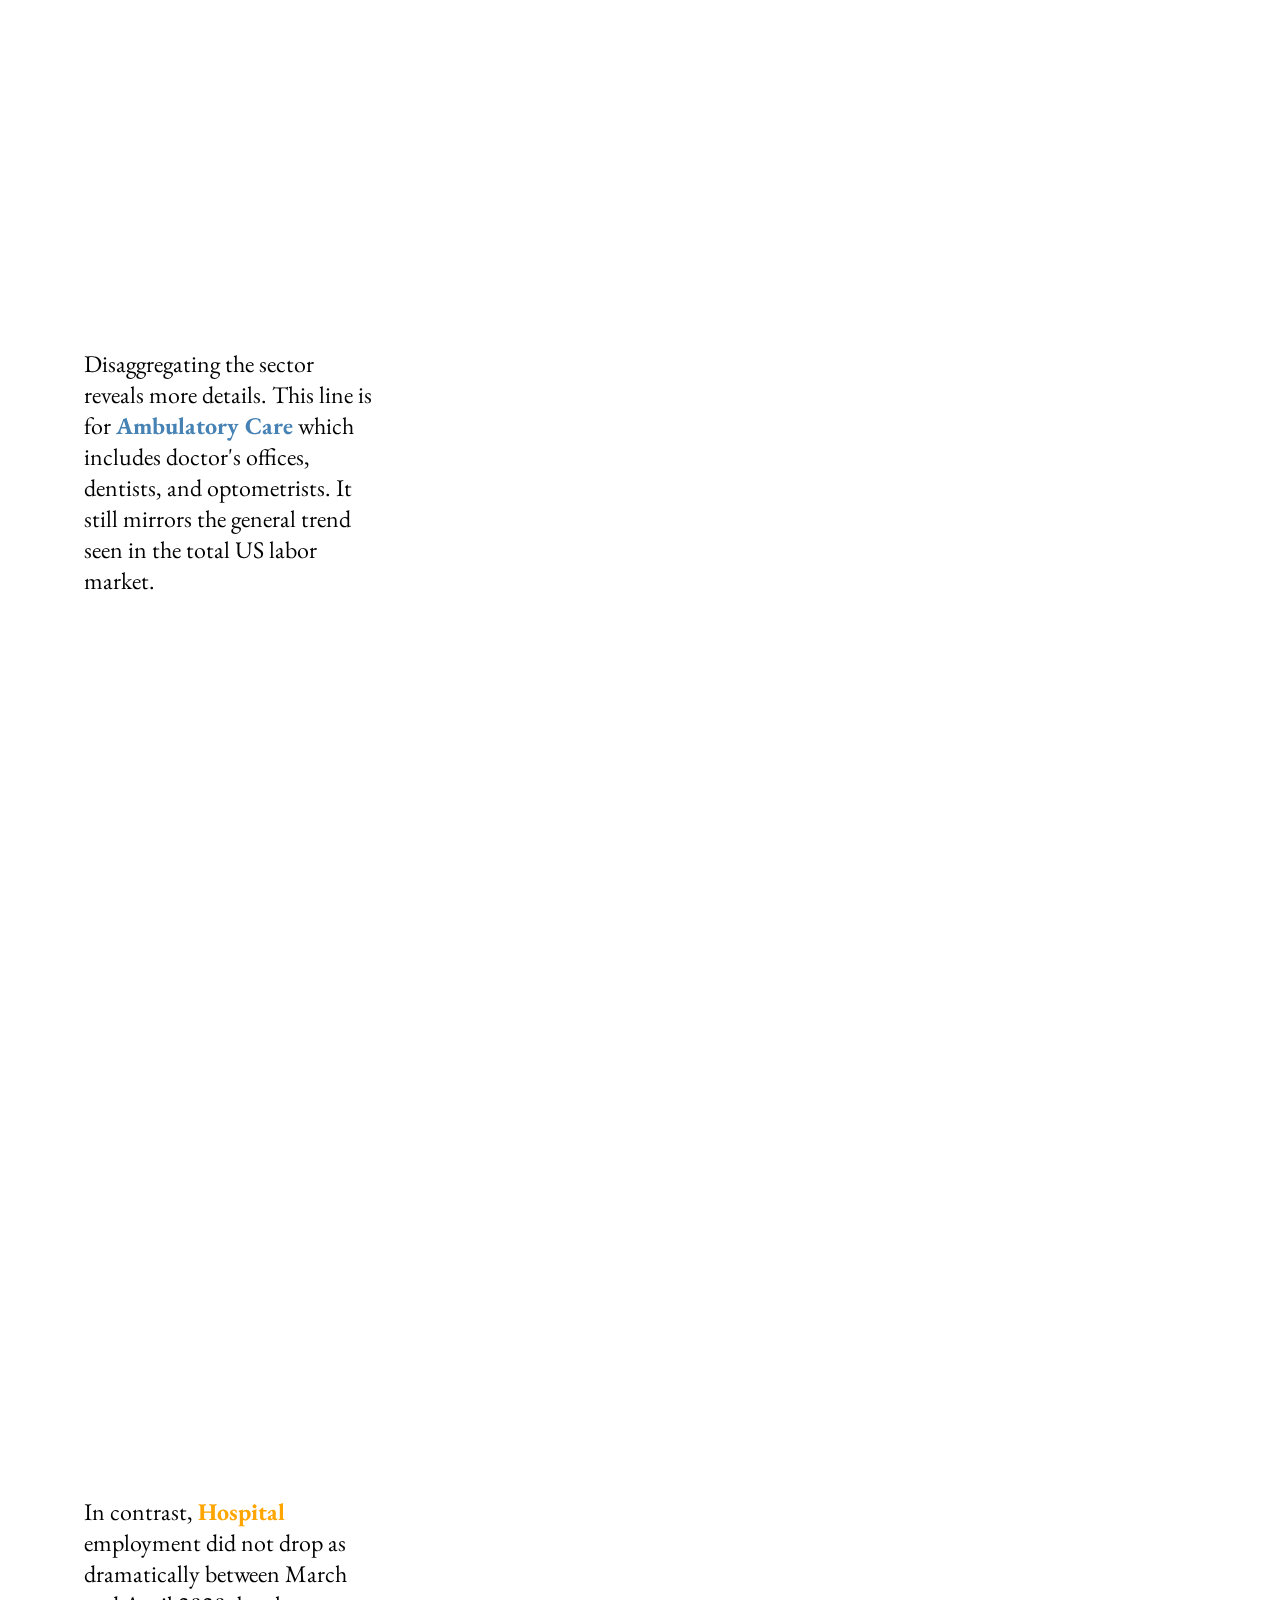
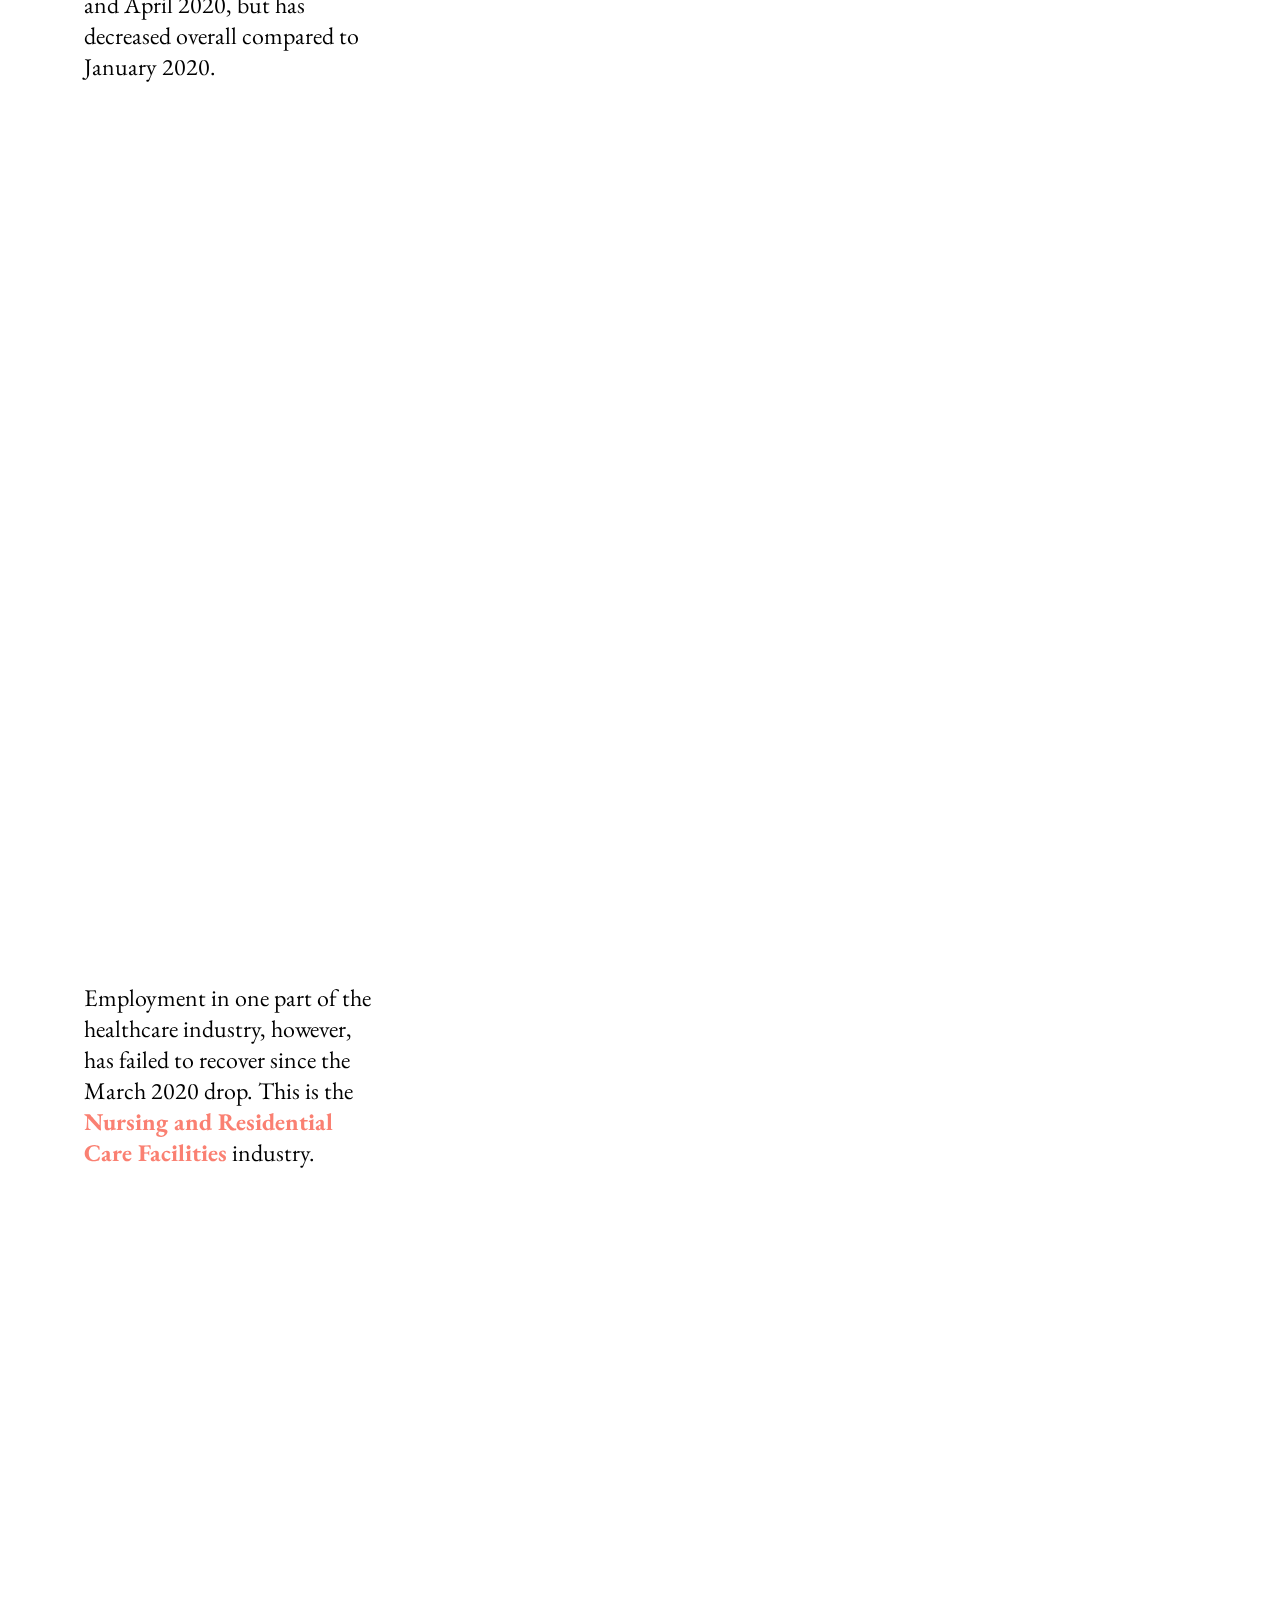
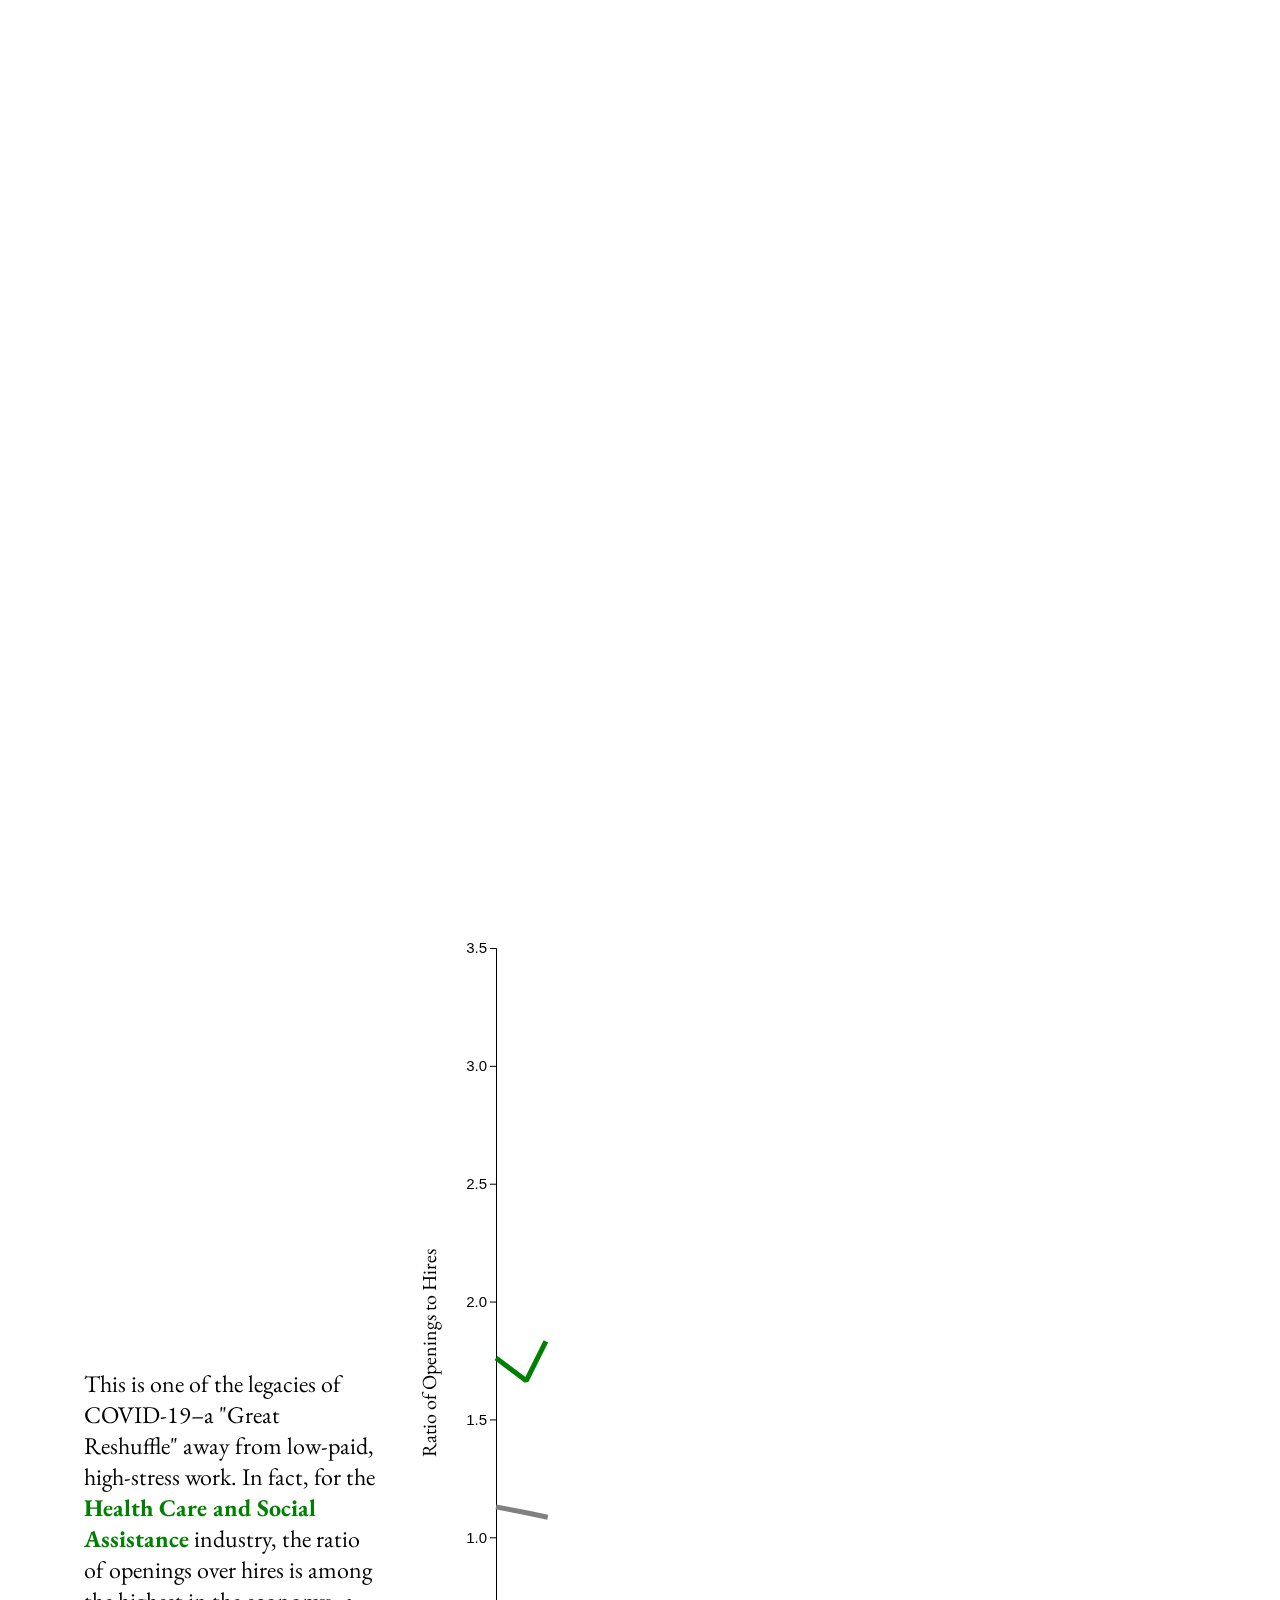
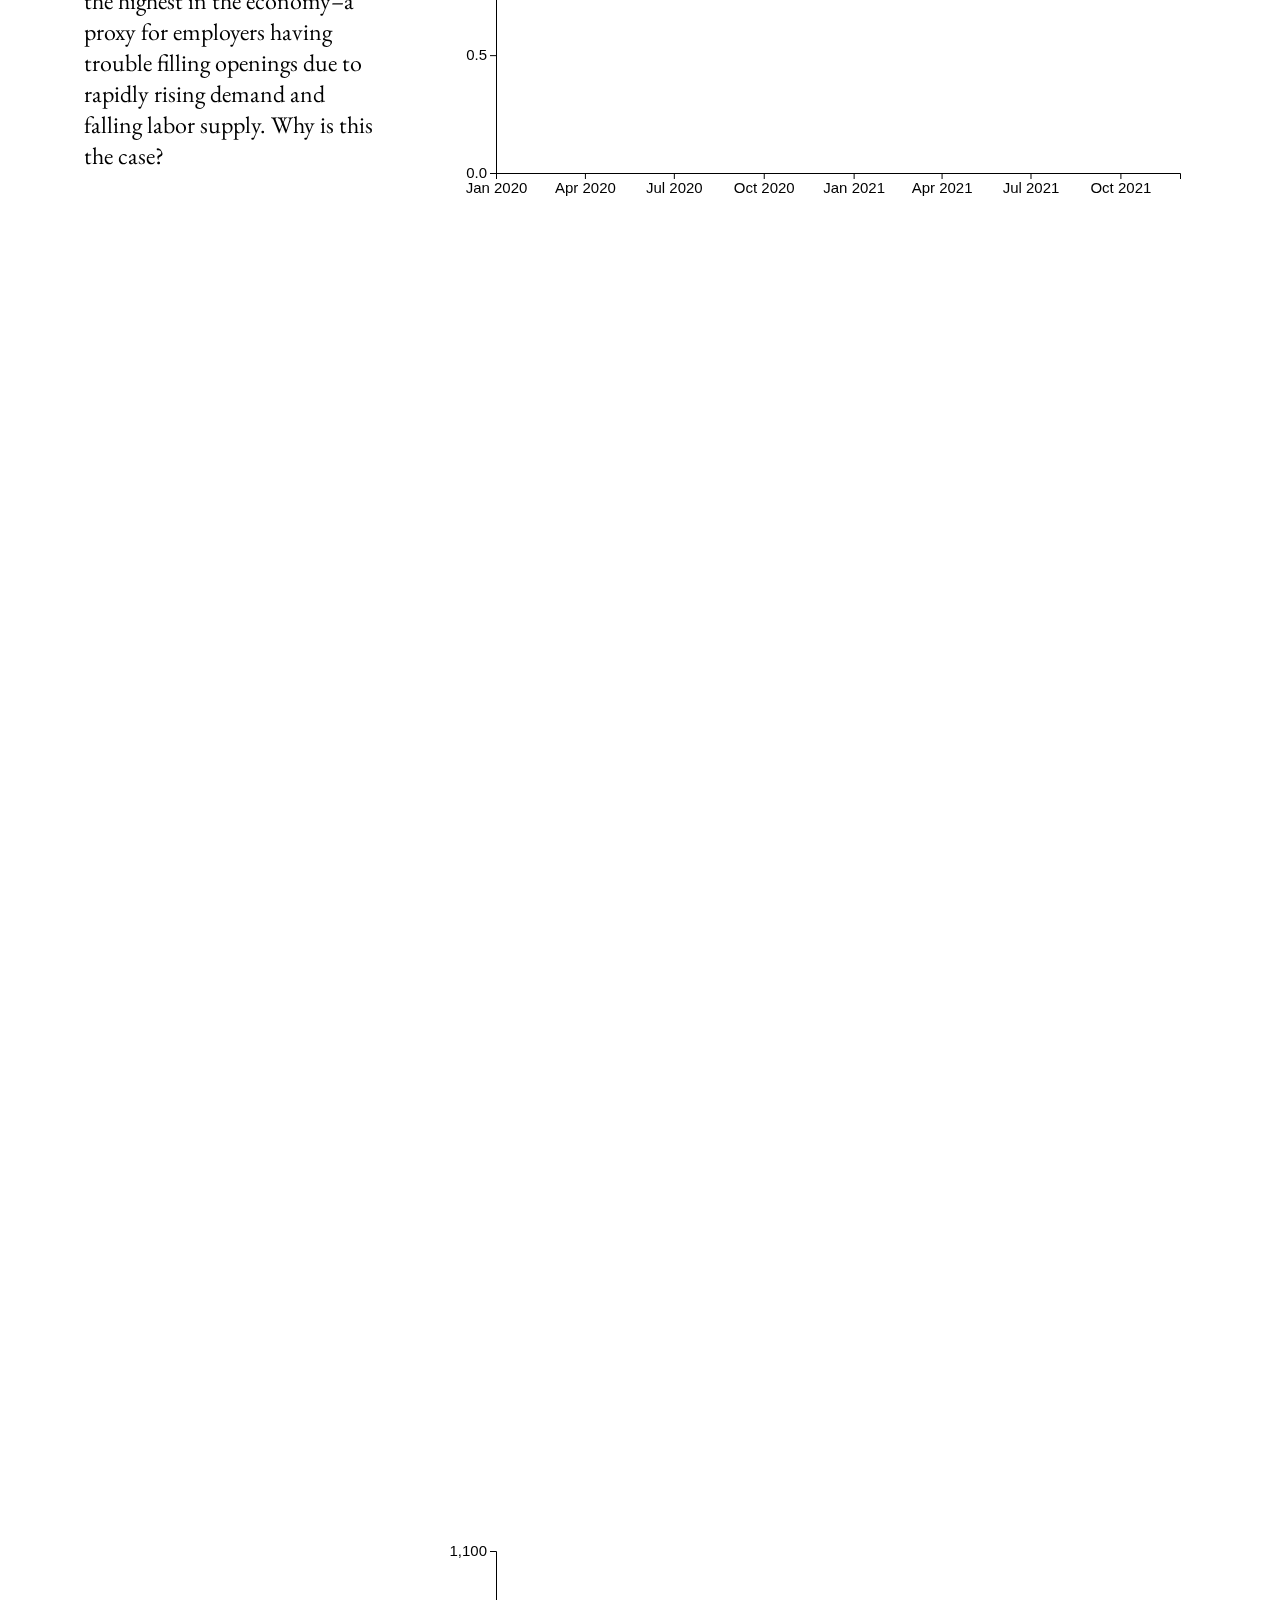
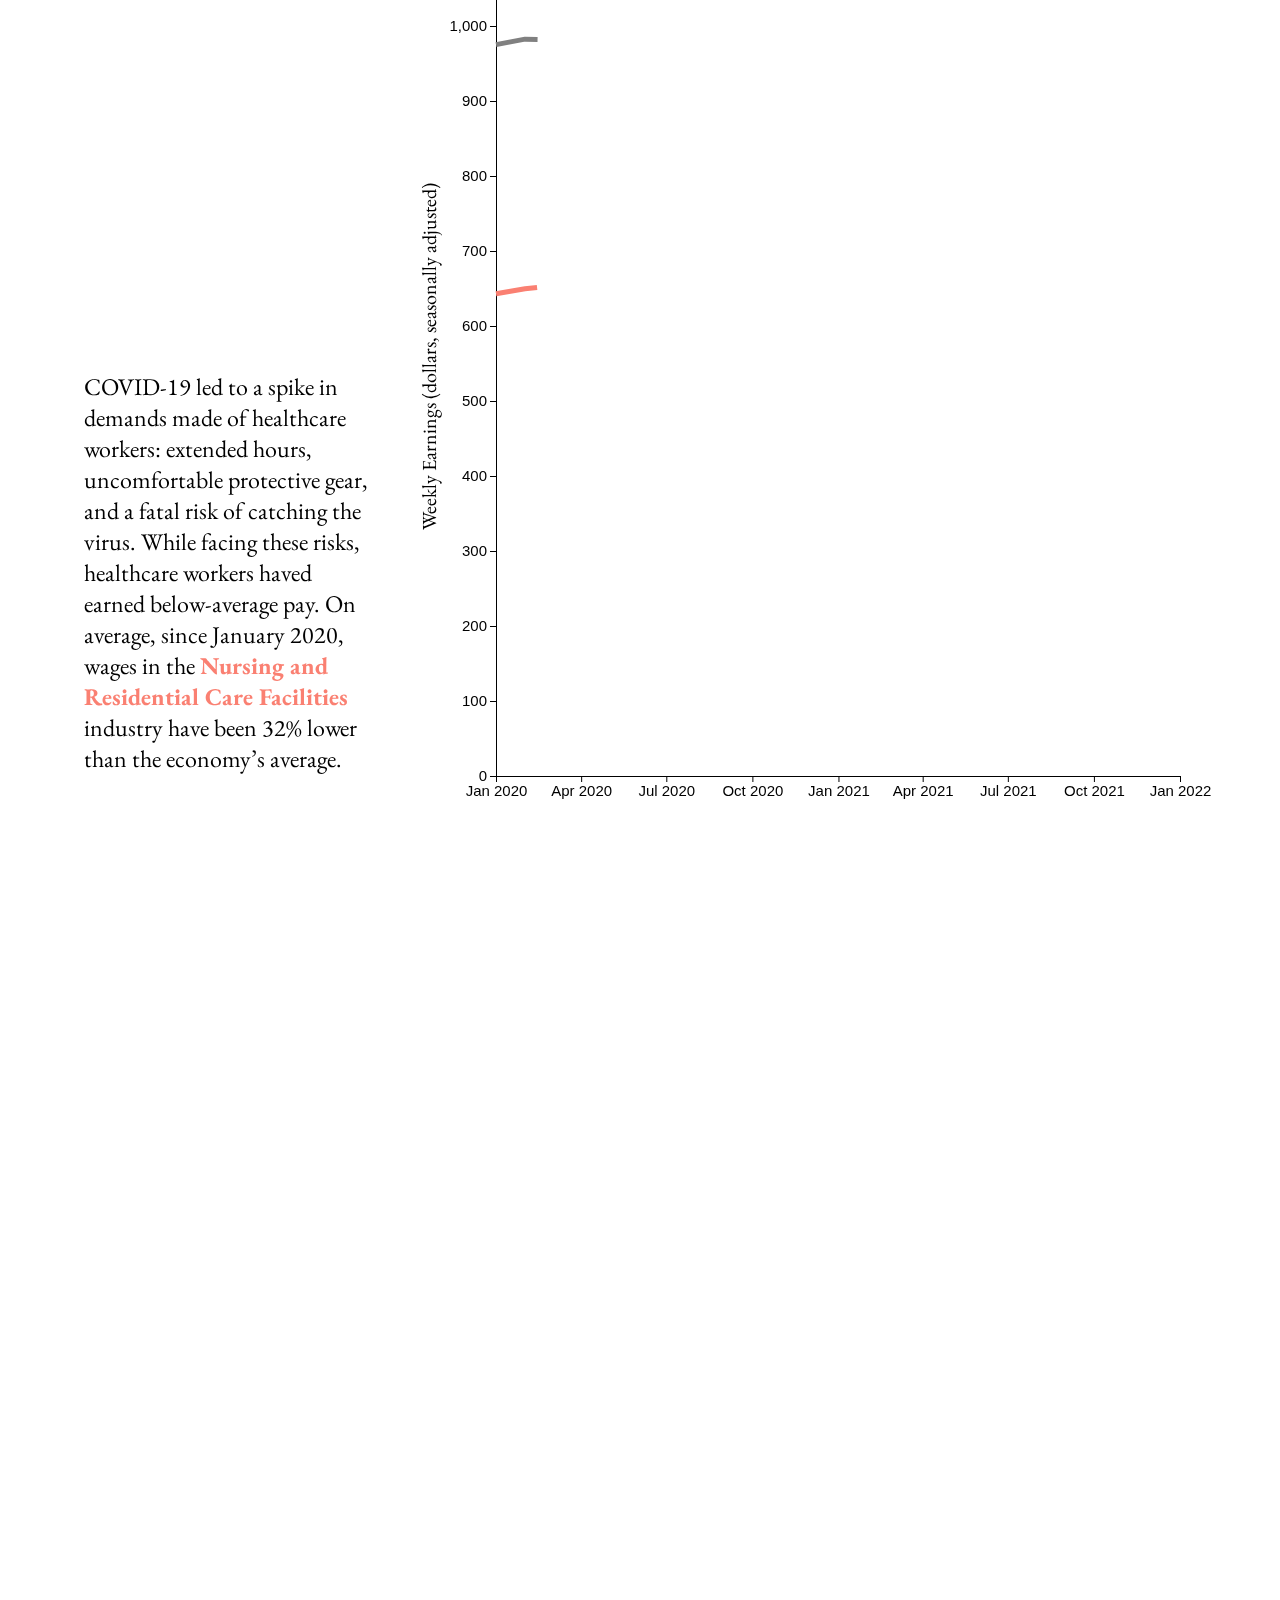
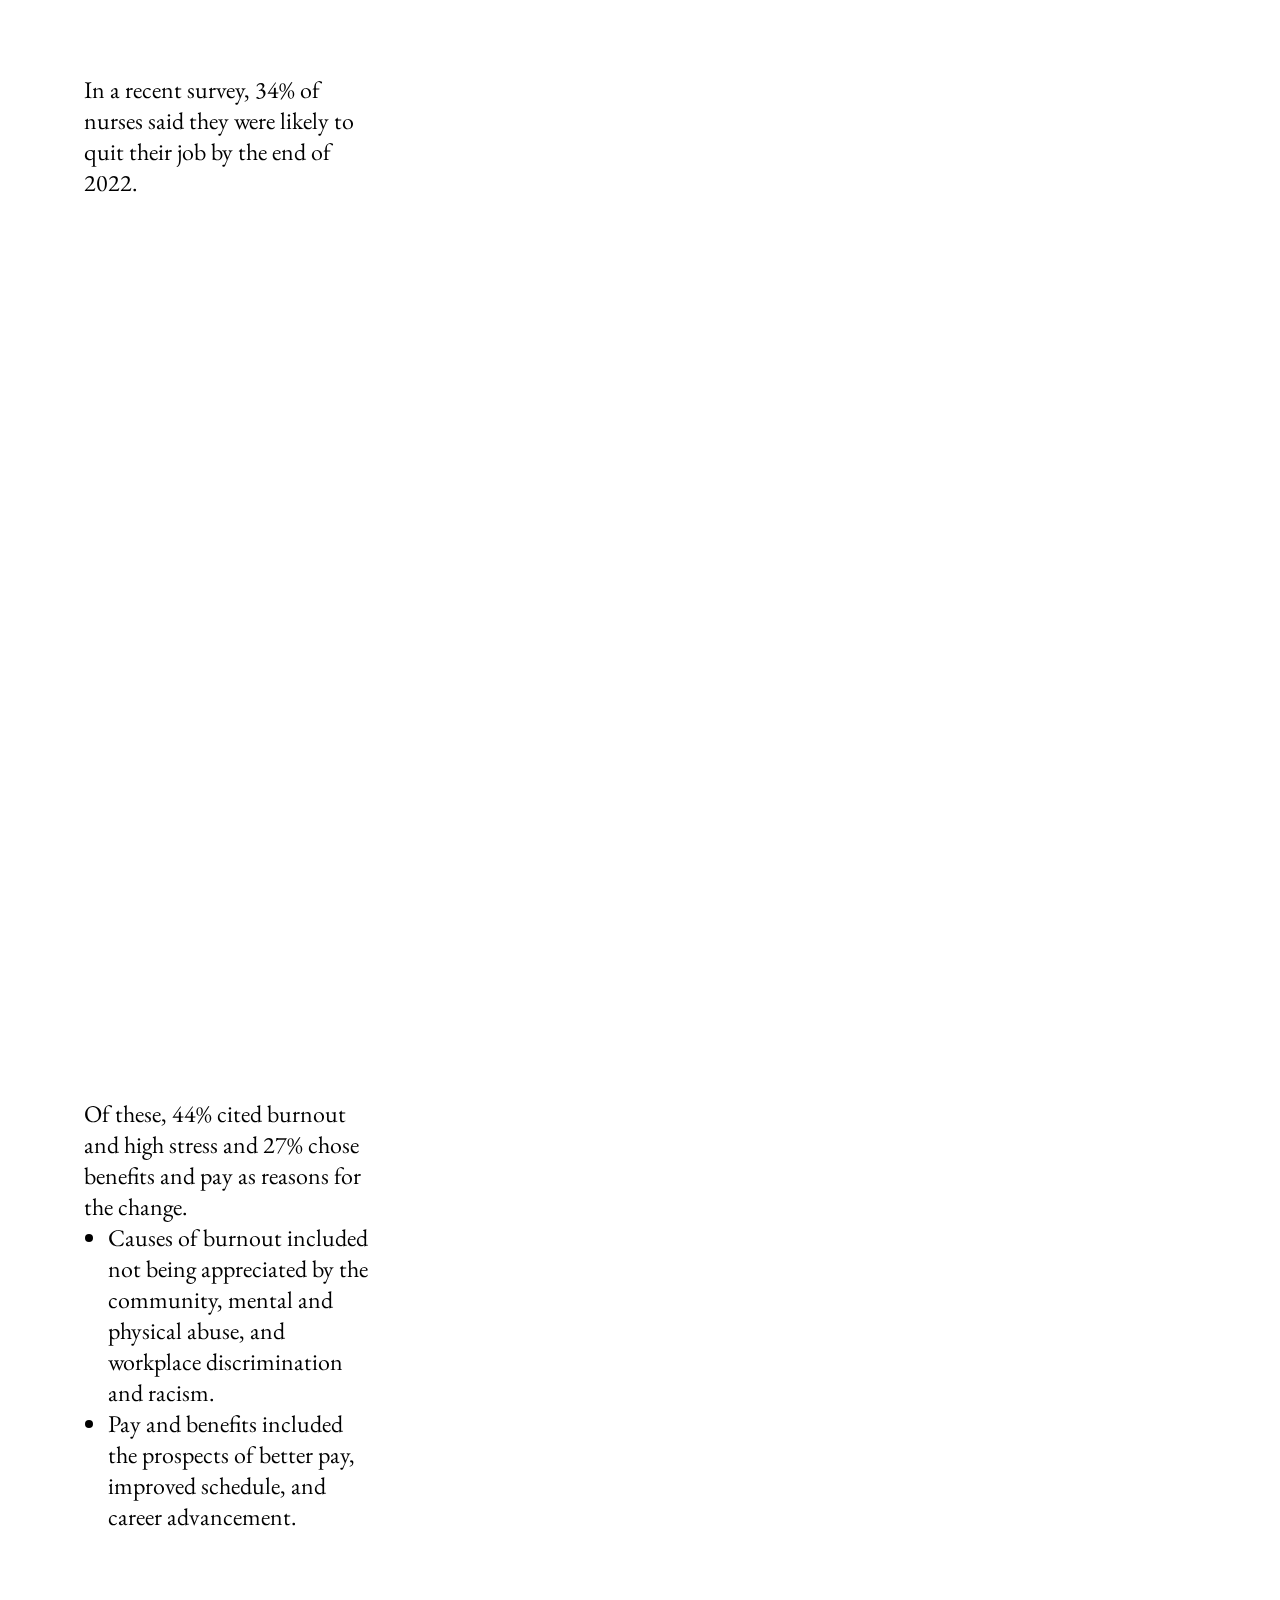
==== commit 89475cf4: "Cleaning up copy and collapsing items" ====
--- a/index.html
+++ b/index.html
@@ -57,7 +57,7 @@
   <div class='graph'></div>
   <div class='sections'>
     <div>
-      This is one of the legacies of COVID-19–a “Great Reshuffle” away from low-paid, high-stress work. In fact, for the <span class="healthcare">Health Care and Social Assistance</span> industry, the ratio of openings over hires is among the highest in the economy–a proxy for employers having trouble filling openings due to rapidly rising demand and falling labor supply. Why is this the case?
+      This is one of the legacies of COVID-19–a "Great Reshuffle" away from low-paid, high-stress work. In fact, for the <span class="healthcare">Health Care and Social Assistance</span> industry, the ratio of openings over hires is among the highest in the economy–a proxy for employers having trouble filling openings due to rapidly rising demand and falling labor supply. Why is this the case?
     </div>
   </div>
 </div>
@@ -73,28 +73,25 @@
     </div>
     <div>
        Of these, 44% cited burnout and high stress and 27% chose benefits and pay as reasons for the change.
-    </div>
-    <div>
-       Of those citing burnout, not being appreciated by the community, mental and physical abuse, and workplace discrimination and racism stood out.
-    </div>
-    <div>
-       Of those citing benefits, the prospects of better pay, improved schedule, and career advancement stood out.
+      <ul>
+        <li>Causes of burnout included not being appreciated by the community, mental and physical abuse, and workplace discrimination and racism.</li>
+        <li>Pay and benefits included the prospects of better pay, improved schedule, and career advancement.</li>
+       </ul>
     </div>
   </div>
 </div>
 
-<div id='container-5' class='container'>
-  <div class='graph'></div>
-  <div class='sections'>
-    <div>
-      With no sign of the “Great Reshuffle” abating or of labor shortages being mitigated, where does the Healthcare industry go from here?
-    </div>
-    <div>
-      The healthcare industry is counting on a few measures to attract labor: handsome pay and seeking freelance “traveling” nurses. For example, the <a href="https://www.nytimes.com/2022/02/15/magazine/traveling-nurses.html"> New York Times</a> reports: "In New York, travelers could make $10,000 or more. The average salary of a staff nurse in Texas is about $75,000; a traveler could make that in months."
-    </div>
-    <div>
+<div id='container-5'>
+  <div>
+    <p>
+      With no sign of the "Great Reshuffle" abating or of labor shortages being mitigated, where does the Healthcare industry go from here?
+    </p>
+    <p>
+      The healthcare industry is counting on a few measures to attract labor: handsome pay and seeking freelance "traveling" nurses. For example, the <a href="https://www.nytimes.com/2022/02/15/magazine/traveling-nurses.html"> New York Times</a> reports: "In New York, travelers could make $10,000 or more. The average salary of a staff nurse in Texas is about $75,000; a traveler could make that in months."
+    </p>
+    <p>
       Despite momentary high earnings for some travelling nurses, the future is not bright because this freelance model is unsustainable because it does not fix the underlying labor shortage in the industry. 
-    </div>
+    </p>
   </div>
 </div>
 
@@ -113,15 +110,11 @@
   </div>
 </div>
 
-<div id='container-7' class='container'>
-  <div class='graph'></div>
-  <div class='sections'>
-    <div>
-      With the next pandemic invariably on the horizon, only time will tell if the lessons COVID-19 is offering stakeholders were learnt to produce a more sustainable healthcare workforce–or ignored.
-    </div>
-    <div>
-      And the stakes are high. Not just for healthcare workers themselves but also because they save lives as a natural outcome of their work.
-    </div>
+<div id='container-7'>
+  <div>
+    <p>
+      With the next pandemic invariably on the horizon, only time will tell if the lessons COVID-19 is offering stakeholders were learnt to produce a more sustainable healthcare workforce–or ignored. The stakes are high: not just for healthcare workers but also because they save lives as a natural outcome of their work.
+    </p>
   </div>
 </div>
 
--- a/css/style.css
+++ b/css/style.css
@@ -44,6 +44,14 @@
   font-style: normal; 
   font-variant: normal; 
   font-weight: 700;
+}
+
+p {
+  padding-bottom: 2em;
+}
+
+ul {
+  padding-left: 1em;
 }
 
 .graph{
@@ -123,7 +131,6 @@
   text-align: center;
   font-family: "EB Garamond"; 
   font-size:  18px; 
-  padding-bottom: 2em;
 }
 #container-1 svg {
   position: absolute;
@@ -161,11 +168,8 @@
   margin-left: 40%;
 }
 
-#container-1 .graph img {
-  max-width: 100%;
-  max-height: 100vh;
-  margin: auto;
-  display: block;
+#container-5, #container-7{
+  padding: 2em 1em;
 }
 
 @media (max-width: 925px){
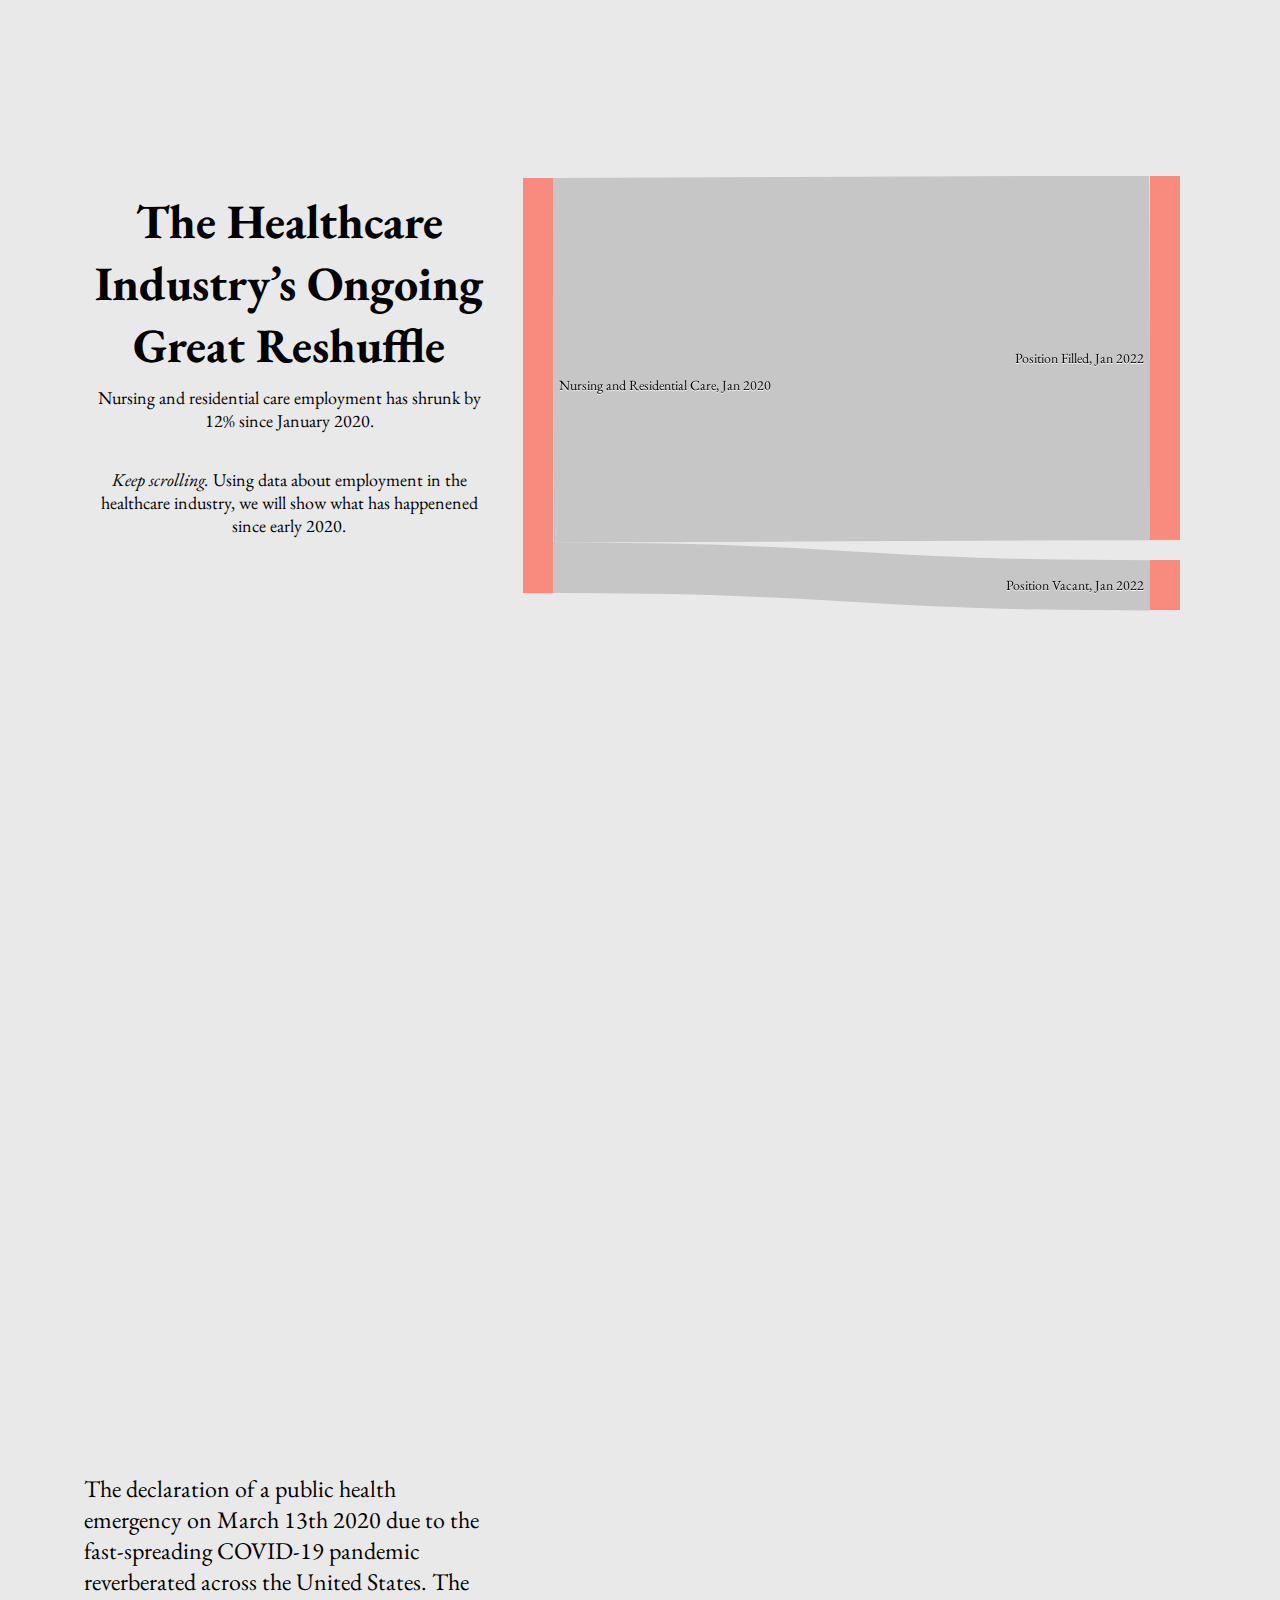
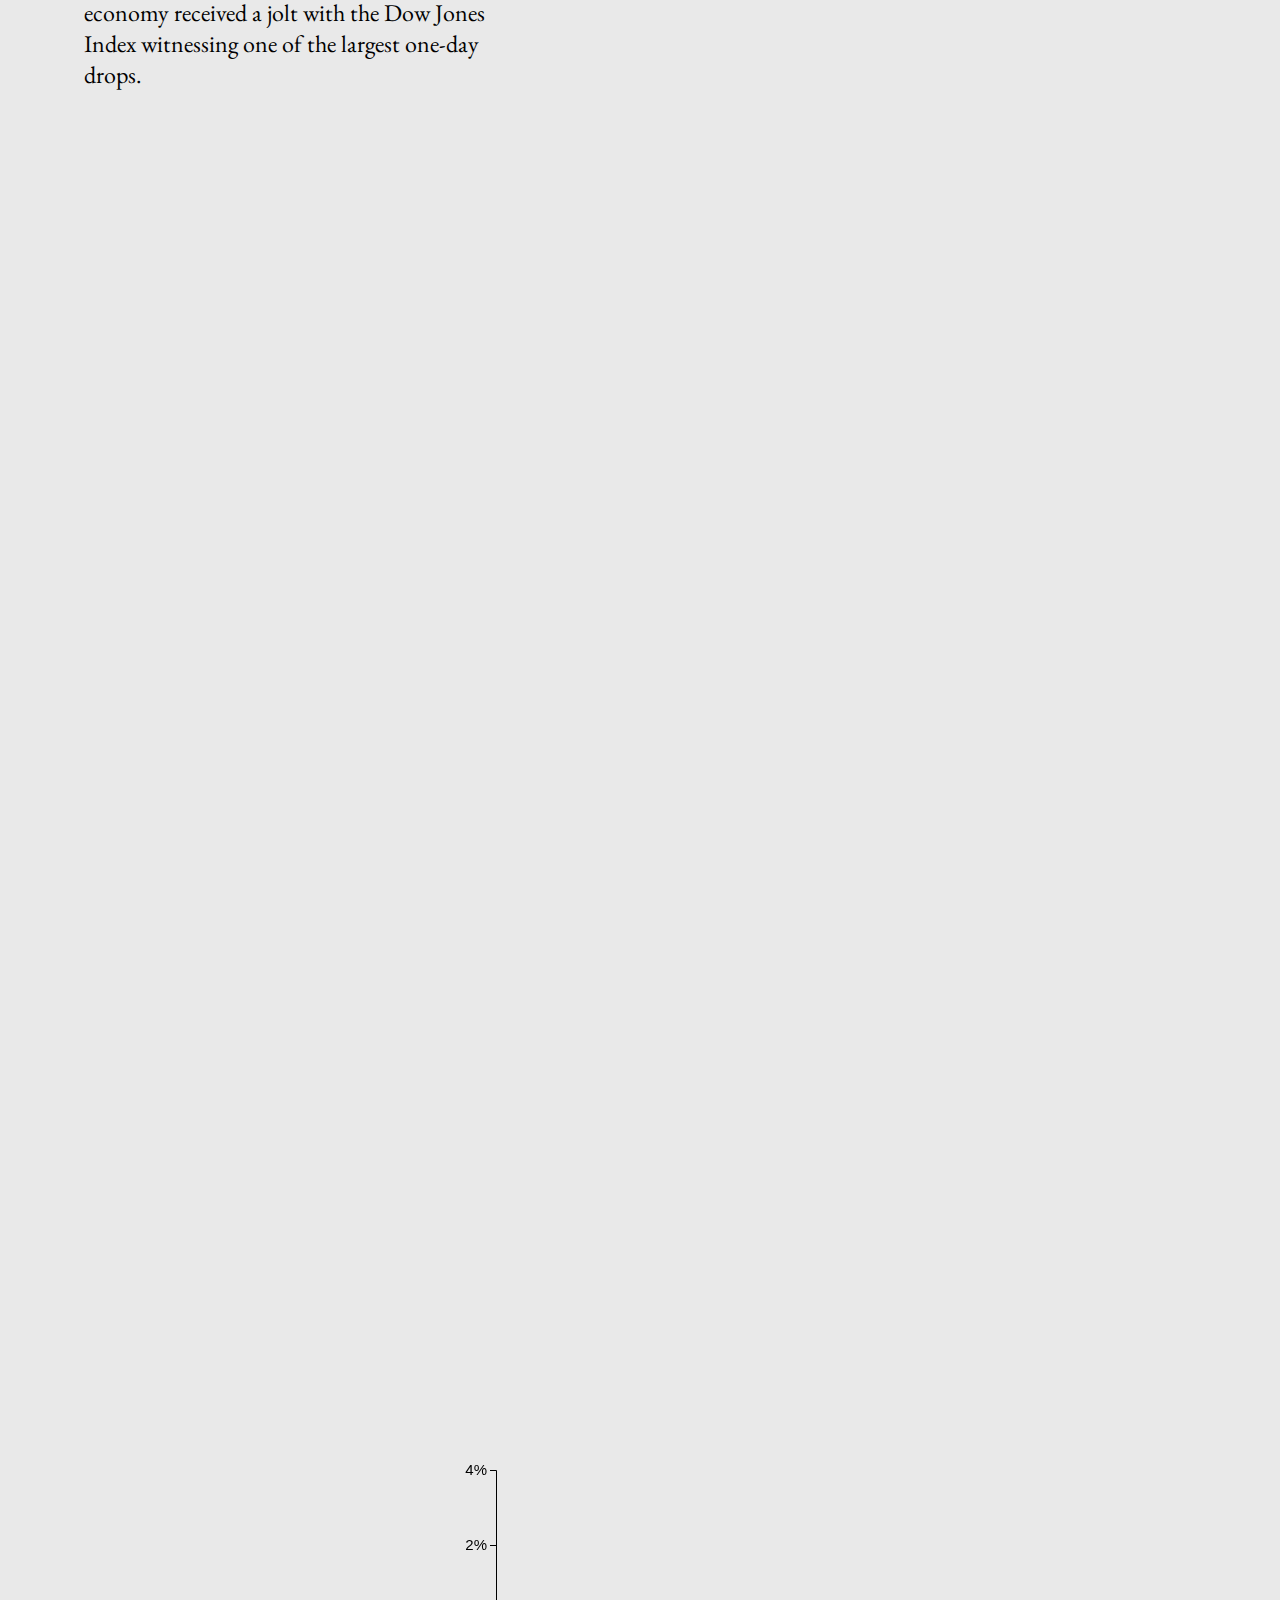
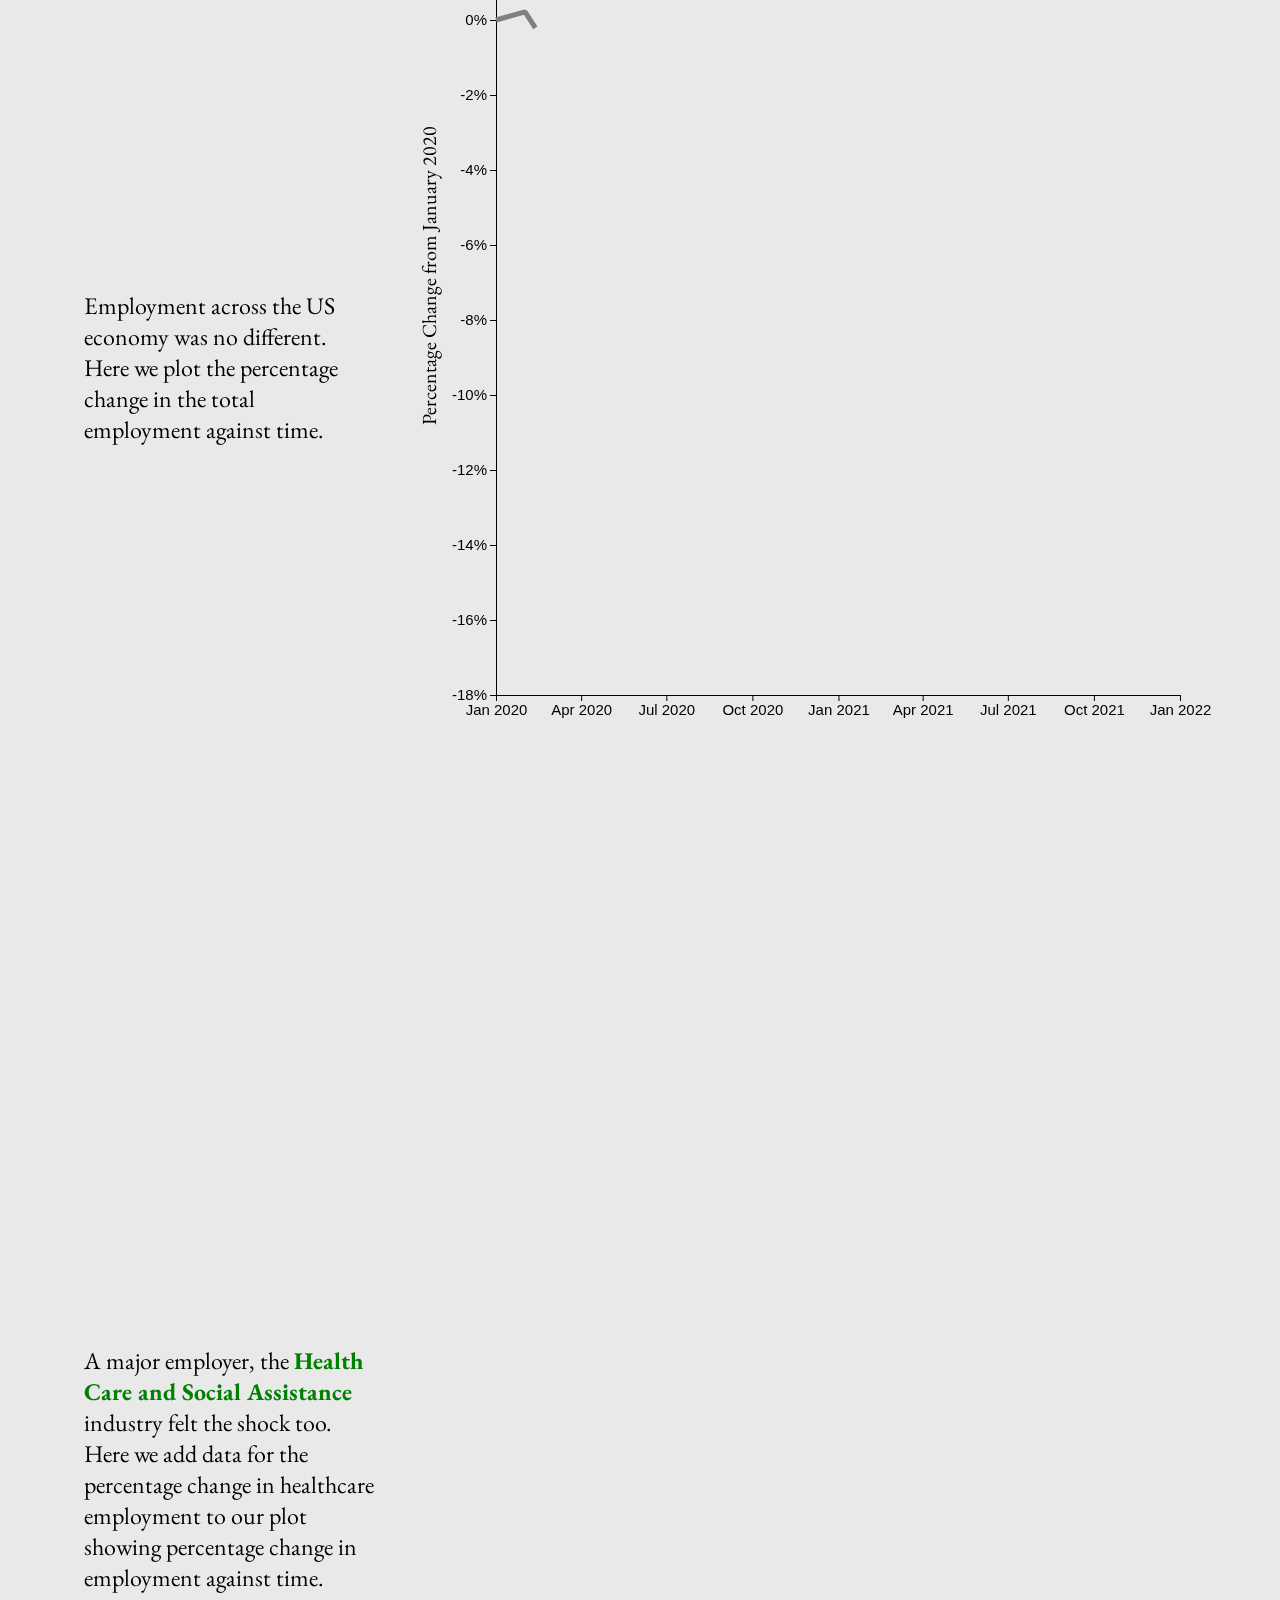
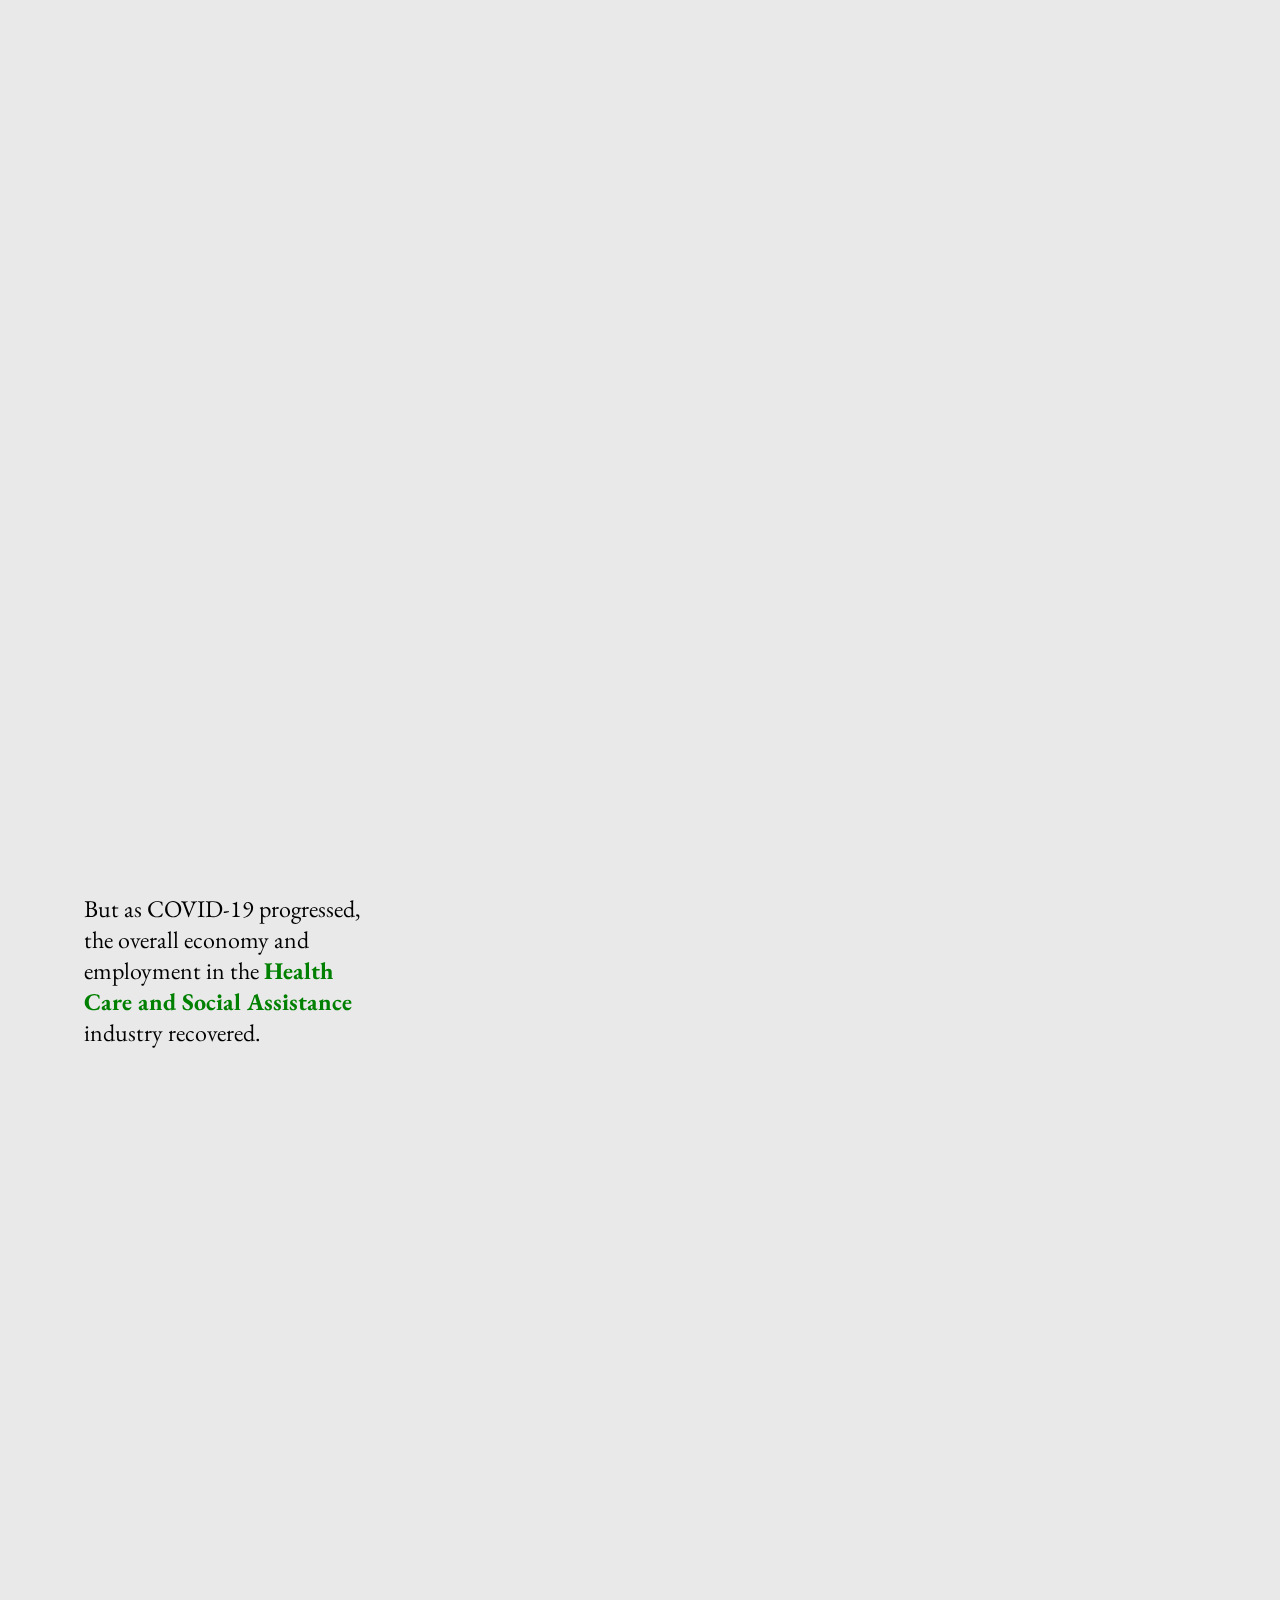
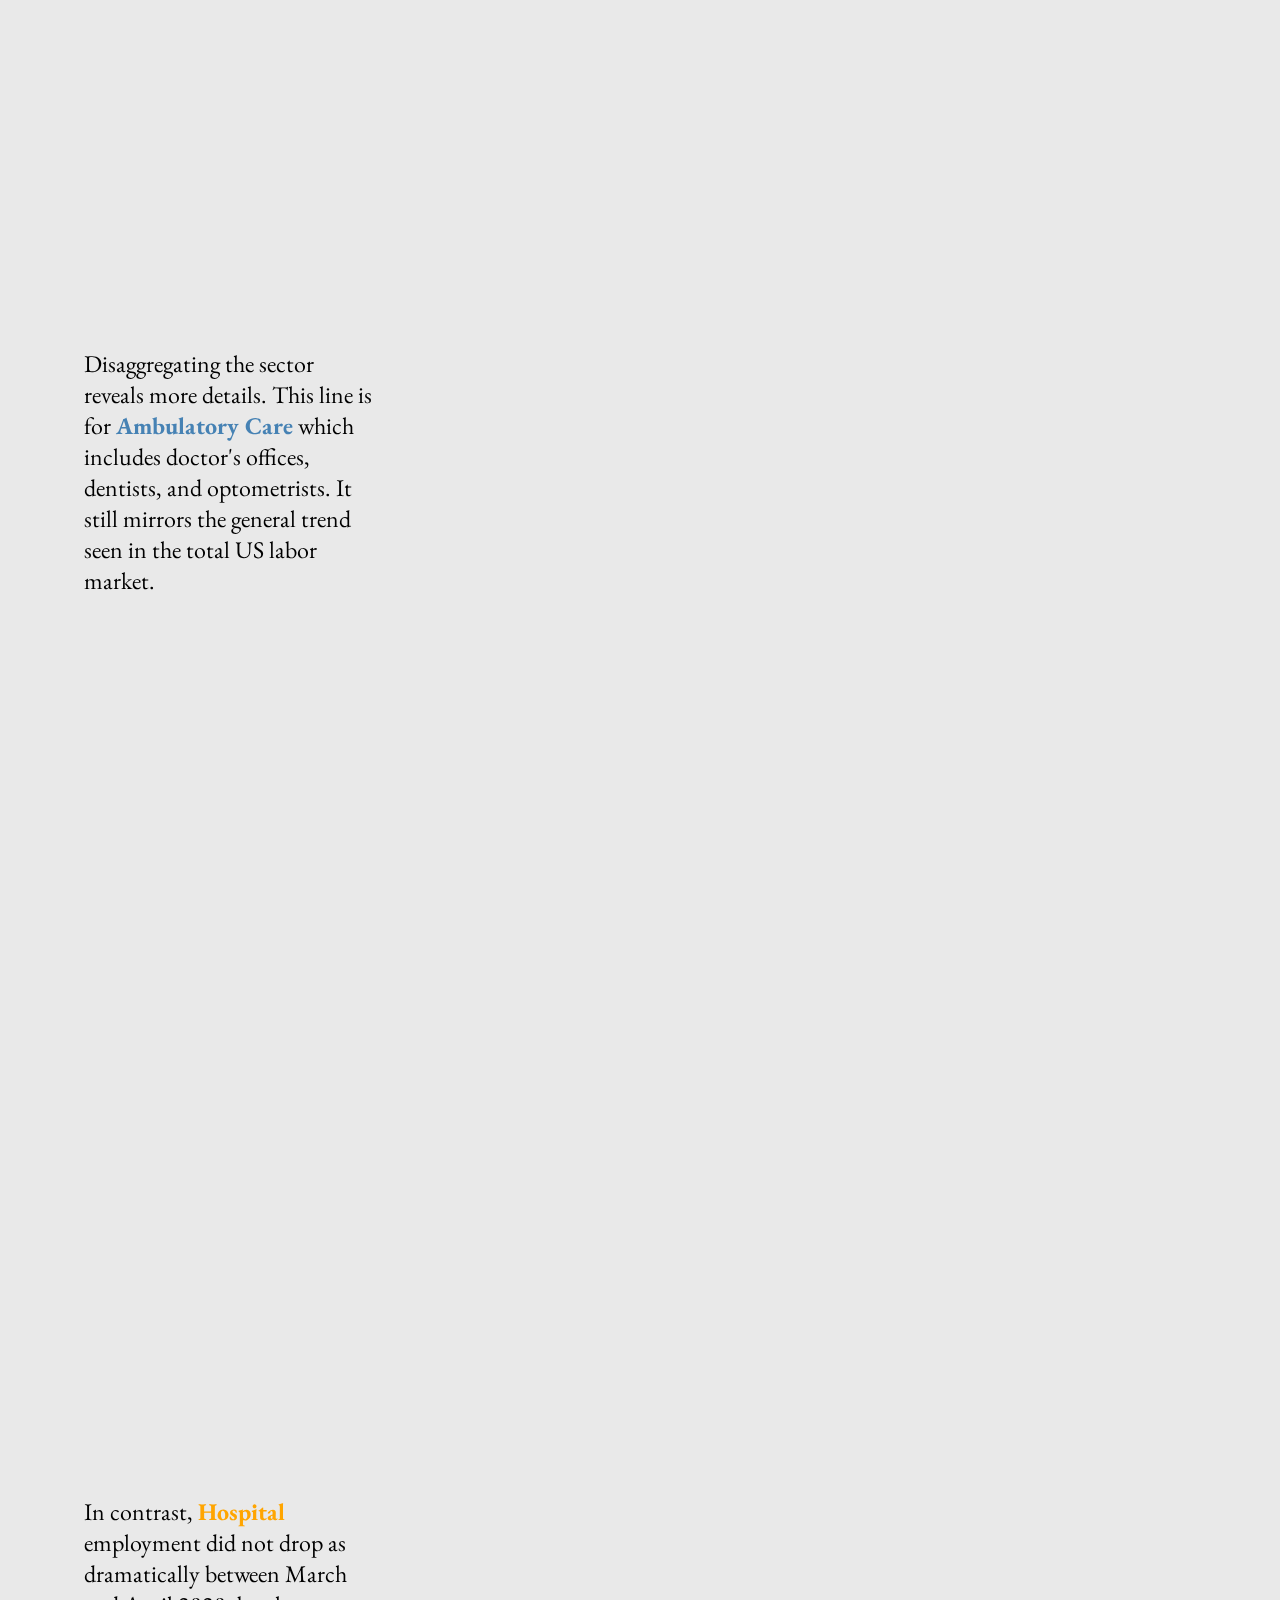
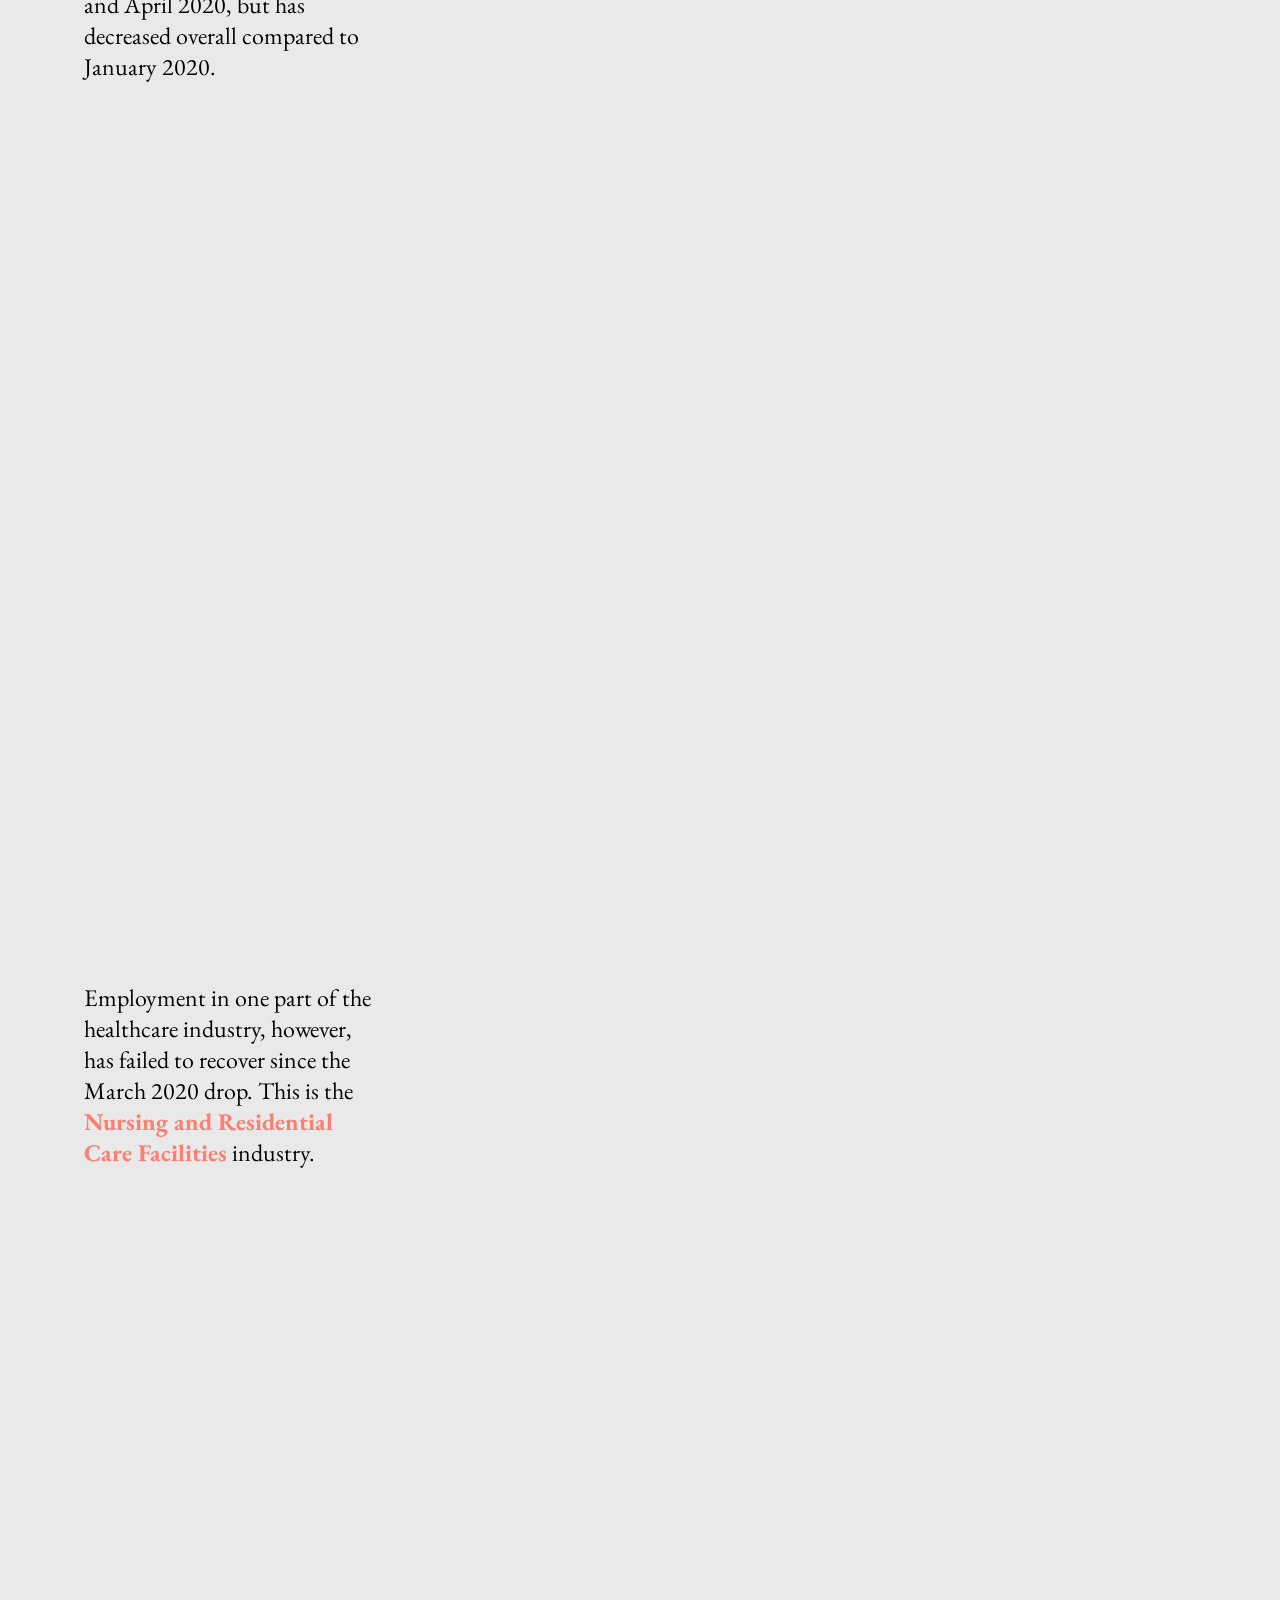
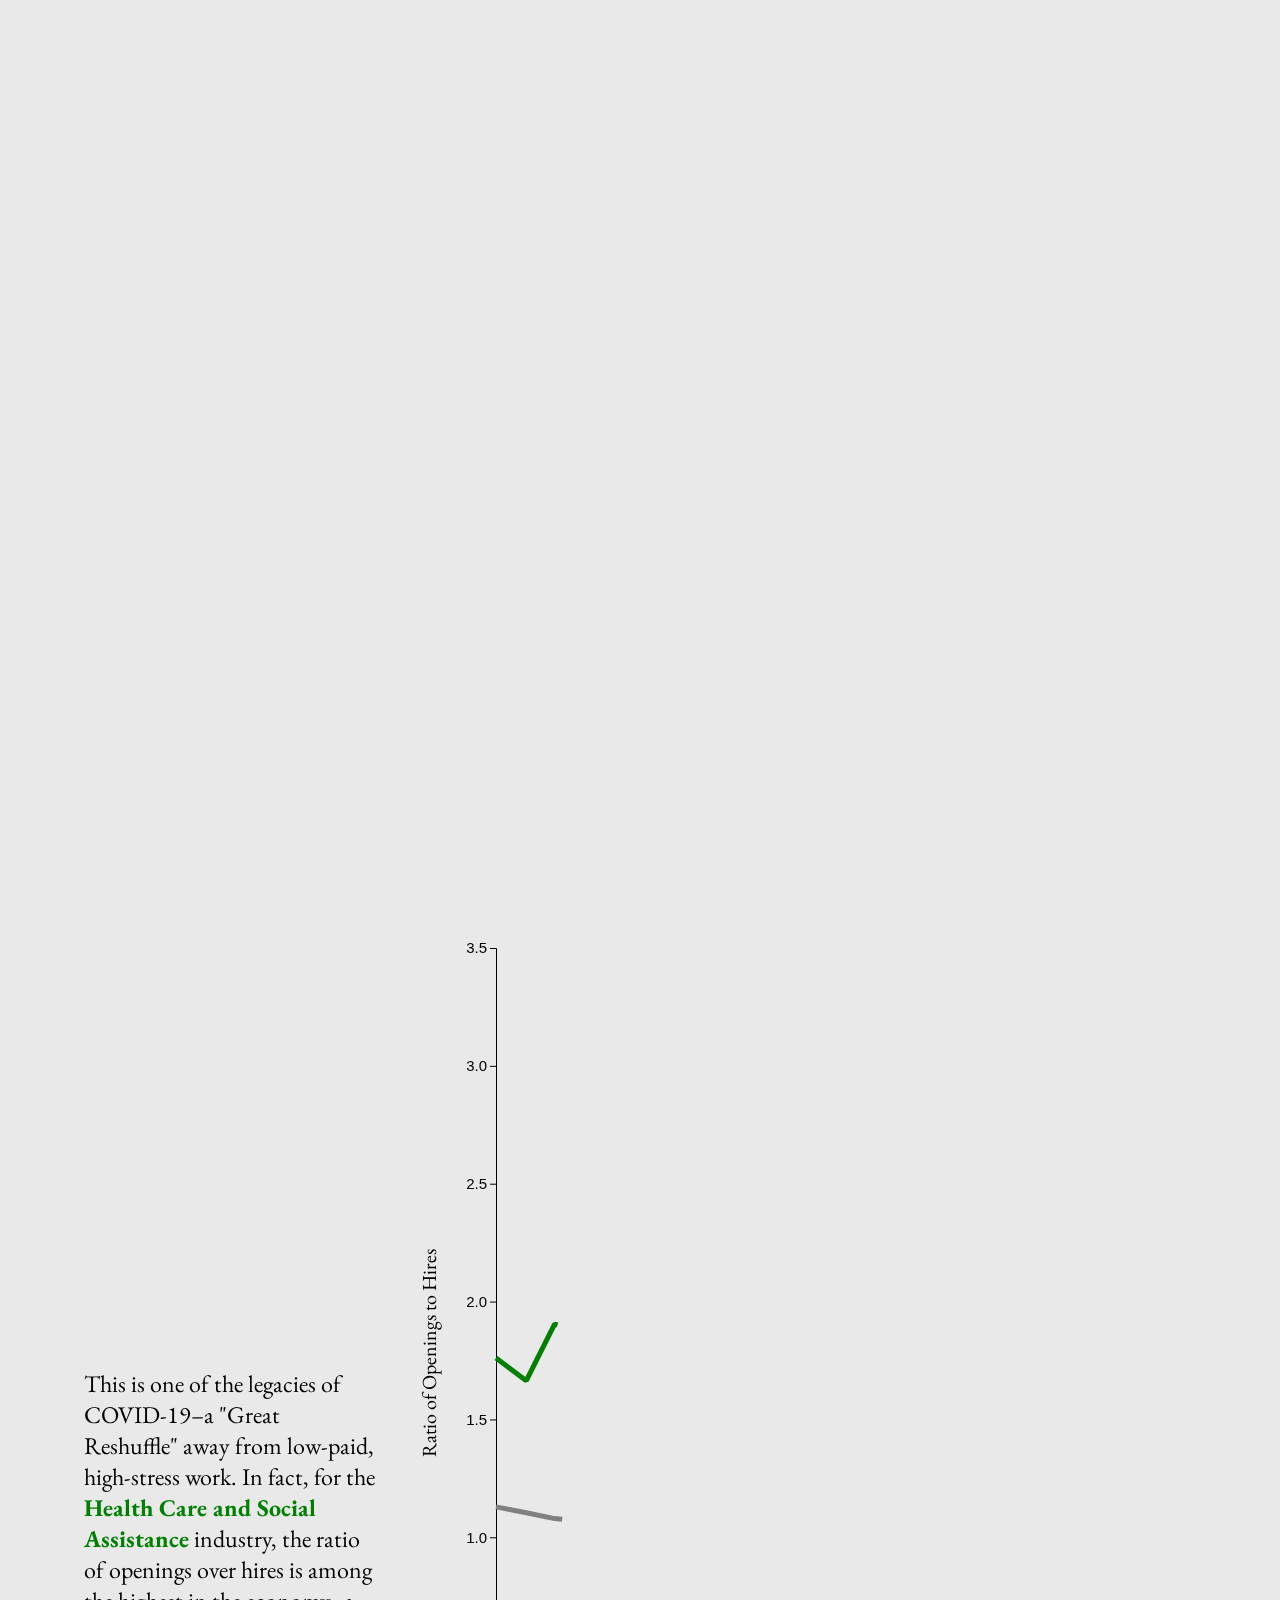
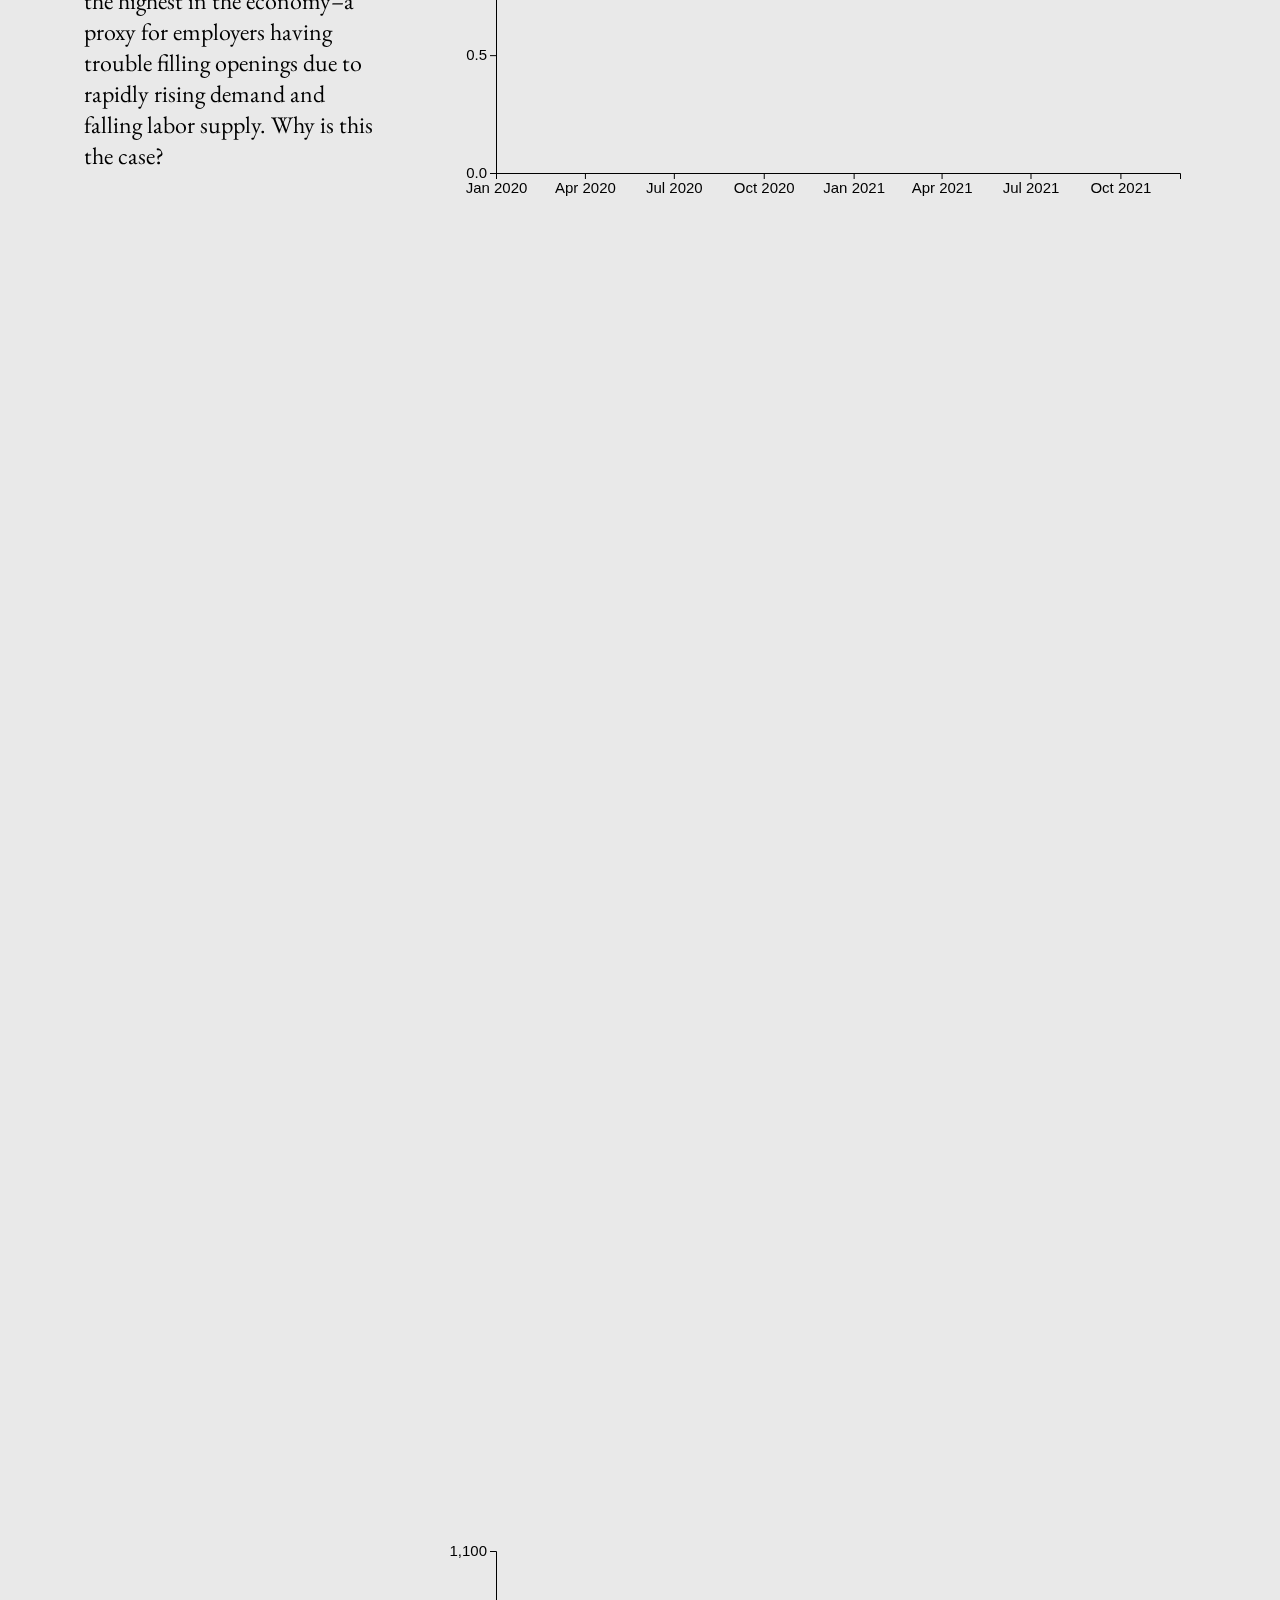
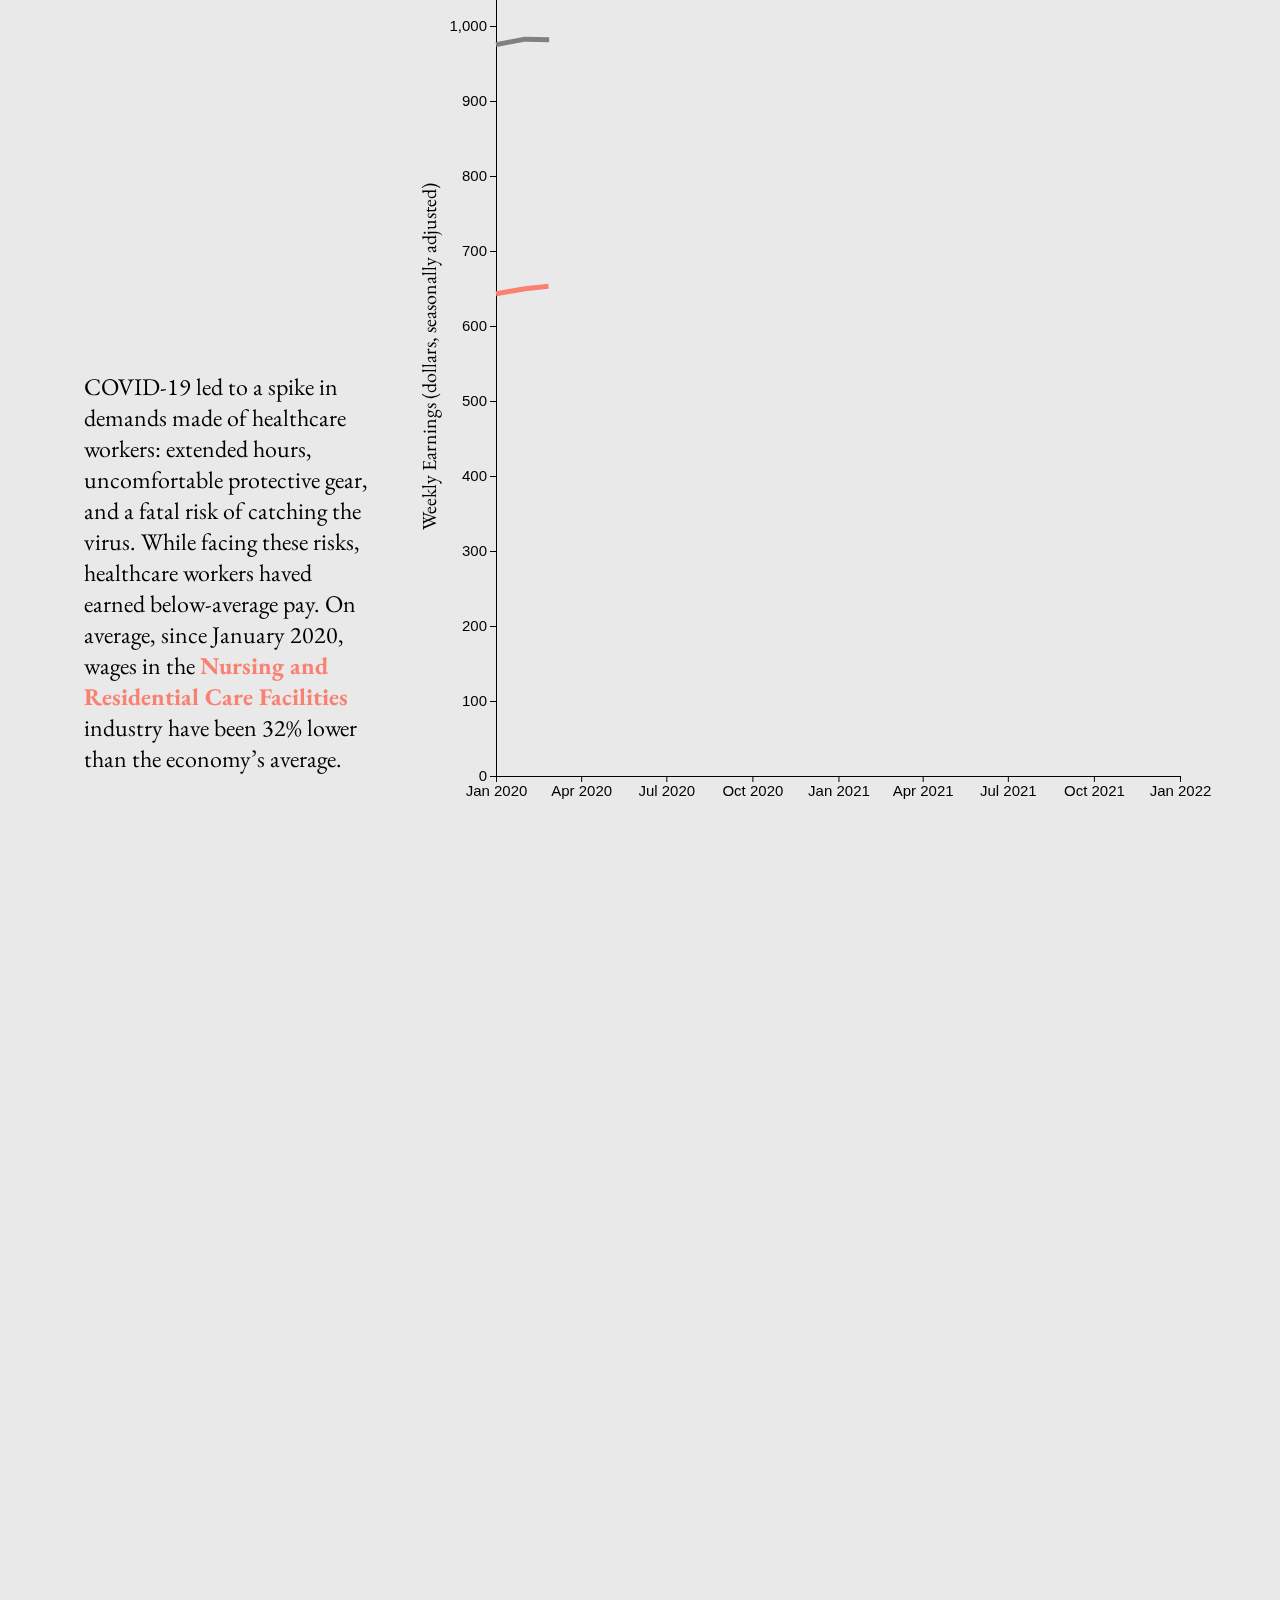
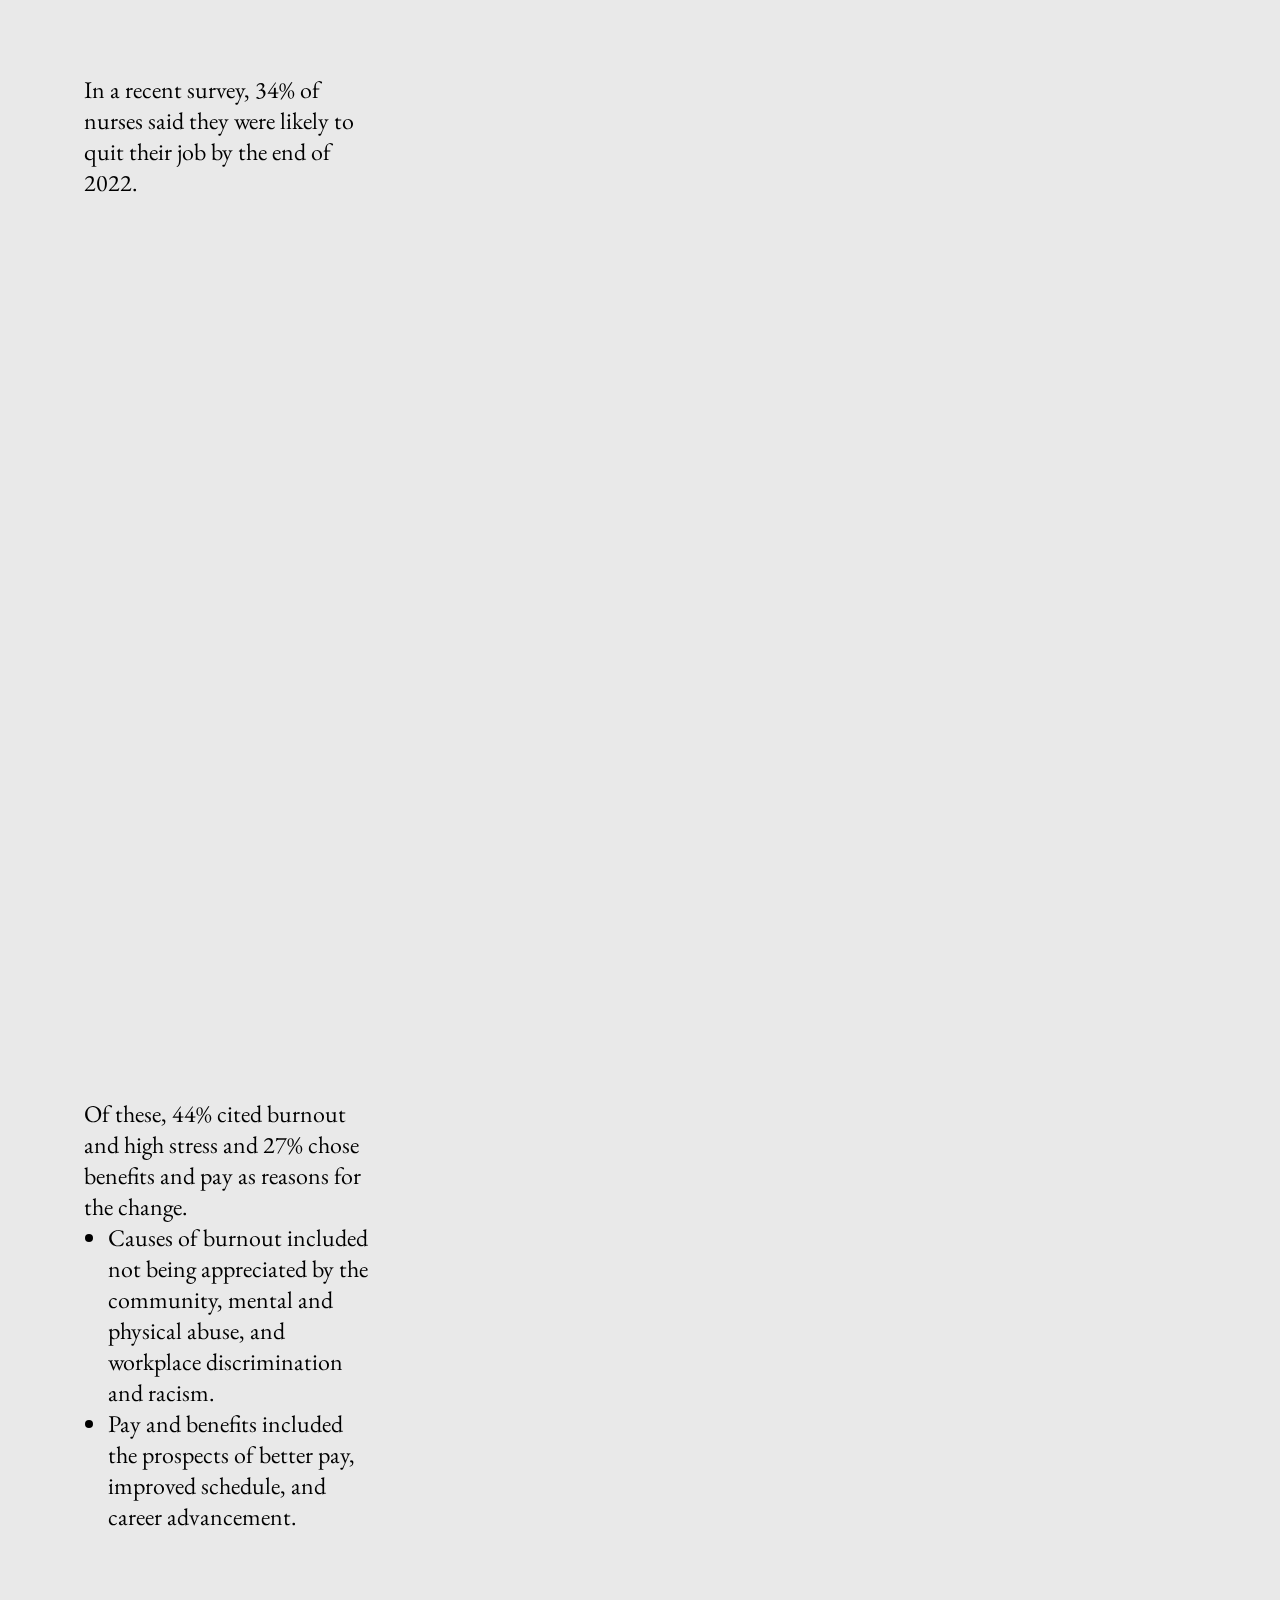
==== commit ca83d5b3: "Graphic 6 added (Biden's agenda) + quote styling" ====
--- a/index.html
+++ b/index.html
@@ -87,7 +87,8 @@
       With no sign of the "Great Reshuffle" abating or of labor shortages being mitigated, where does the Healthcare industry go from here?
     </p>
     <p>
-      The healthcare industry is counting on a few measures to attract labor: handsome pay and seeking freelance "traveling" nurses. For example, the <a href="https://www.nytimes.com/2022/02/15/magazine/traveling-nurses.html"> New York Times</a> reports: "In New York, travelers could make $10,000 or more. The average salary of a staff nurse in Texas is about $75,000; a traveler could make that in months."
+      The healthcare industry is counting on a few measures to attract labor: handsome pay and seeking freelance "traveling" nurses. For example, the <a href="https://www.nytimes.com/2022/02/15/magazine/traveling-nurses.html"> New York Times</a> reports: <br>
+      <span class="quote">"In New York, travelers could make $10,000 or more. The average salary of a staff nurse in Texas is about $75,000; a traveler could make that in months."</span>
     </p>
     <p>
       Despite momentary high earnings for some travelling nurses, the future is not bright because this freelance model is unsustainable because it does not fix the underlying labor shortage in the industry. 
@@ -96,13 +97,13 @@
 </div>
 
 <div id='container-6' class='container'>
-  <div class='graph'></div>
+  <div class='graph flex-container'></div>
   <div class='sections'>
     <div>
       The Biden administration recently announced a set of reforms to mitigate some of the challenges faced by nurses.
     </div>
     <div>
-      These measures home in on nurses’ working conditions, pay scales, training opportunities, and career pathways.
+      These measures hone in on nurses’ working conditions, pay scales, training opportunities, and career pathways.
     </div>
     <div>
       The Centers for Medicare & Medicaid Services is currently working on operationalizing these recommendations and on making these actionable. 
--- a/css/style.css
+++ b/css/style.css
@@ -10,6 +10,7 @@
   margin: 0px auto;
   width: 100%;
   max-width: 1170px;
+  background: #e9e9e9;
 }
 
 .container{
@@ -25,8 +26,6 @@
 }
 
 .sections > div{
-  background: white;
-  /*opacity: .2;*/
   margin: -50vh auto 150vh auto;
 }
 
@@ -84,8 +83,13 @@
   color: #fa8072;
 }
 
+span.quote{
+  padding: 0 3em;
+  display: block;
+}
+
 .footer{
-  background-color: #000;
+  background-color: #323137;
   color: #fff;
   padding: 10px 10px;
 }
@@ -172,6 +176,13 @@
   padding: 2em 1em;
 }
 
+.graph6-textbox {
+  width: 50%;
+  font-size: 16px;
+  border: 1px solid;
+  padding: 1em;
+}
+
 @media (max-width: 925px){
   body {
       width: 750px;
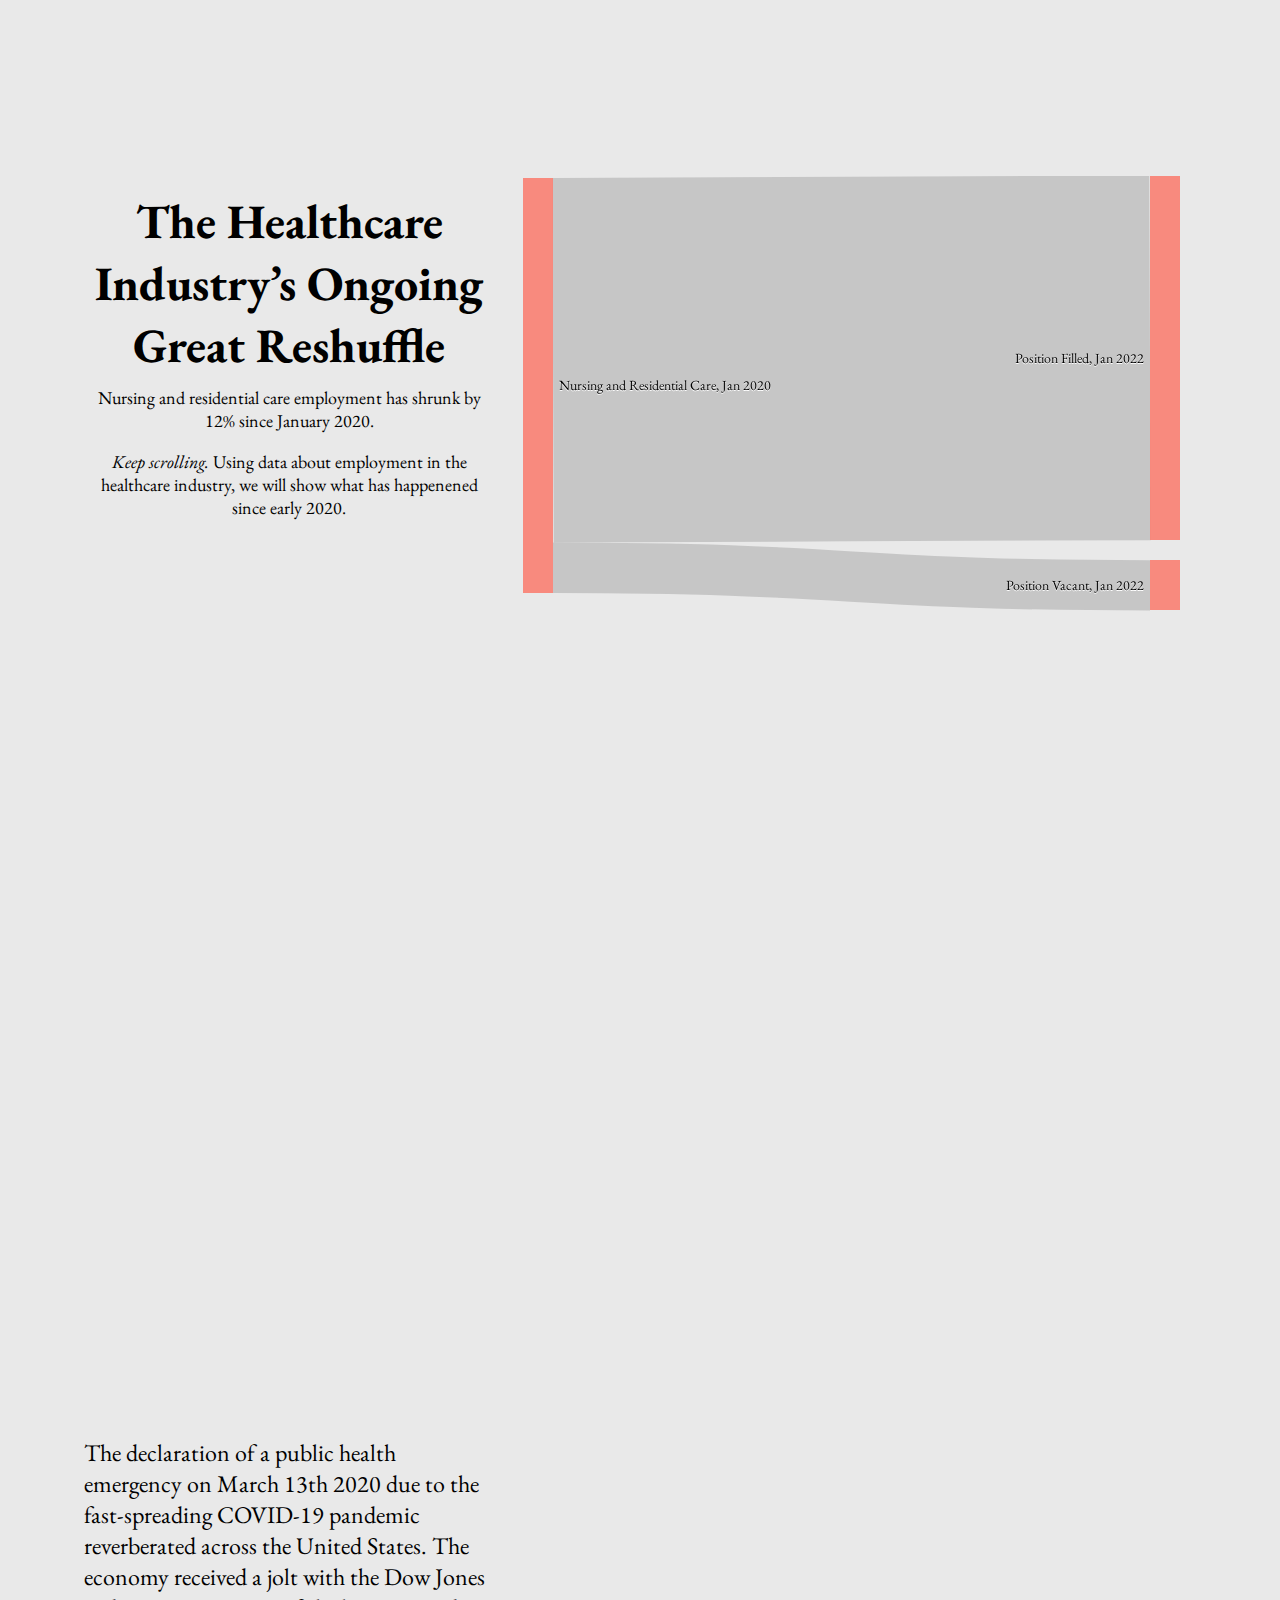
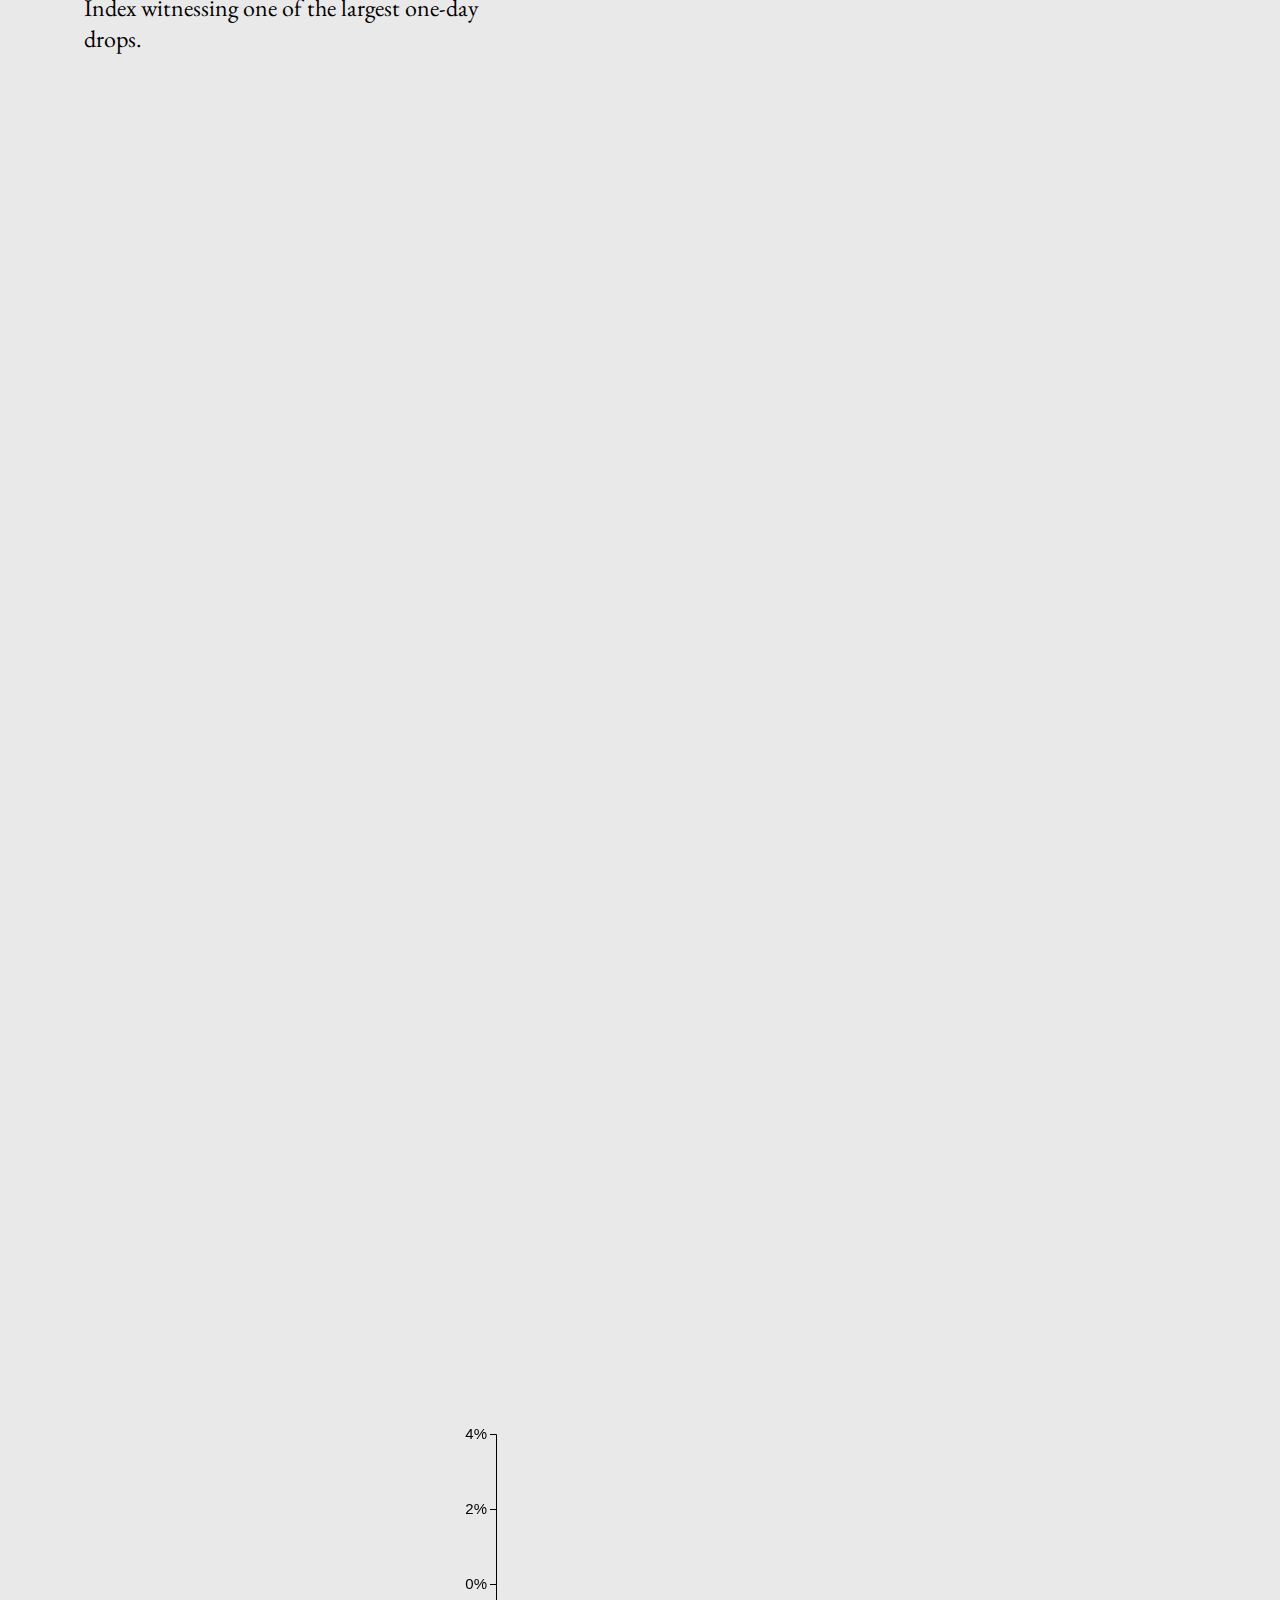
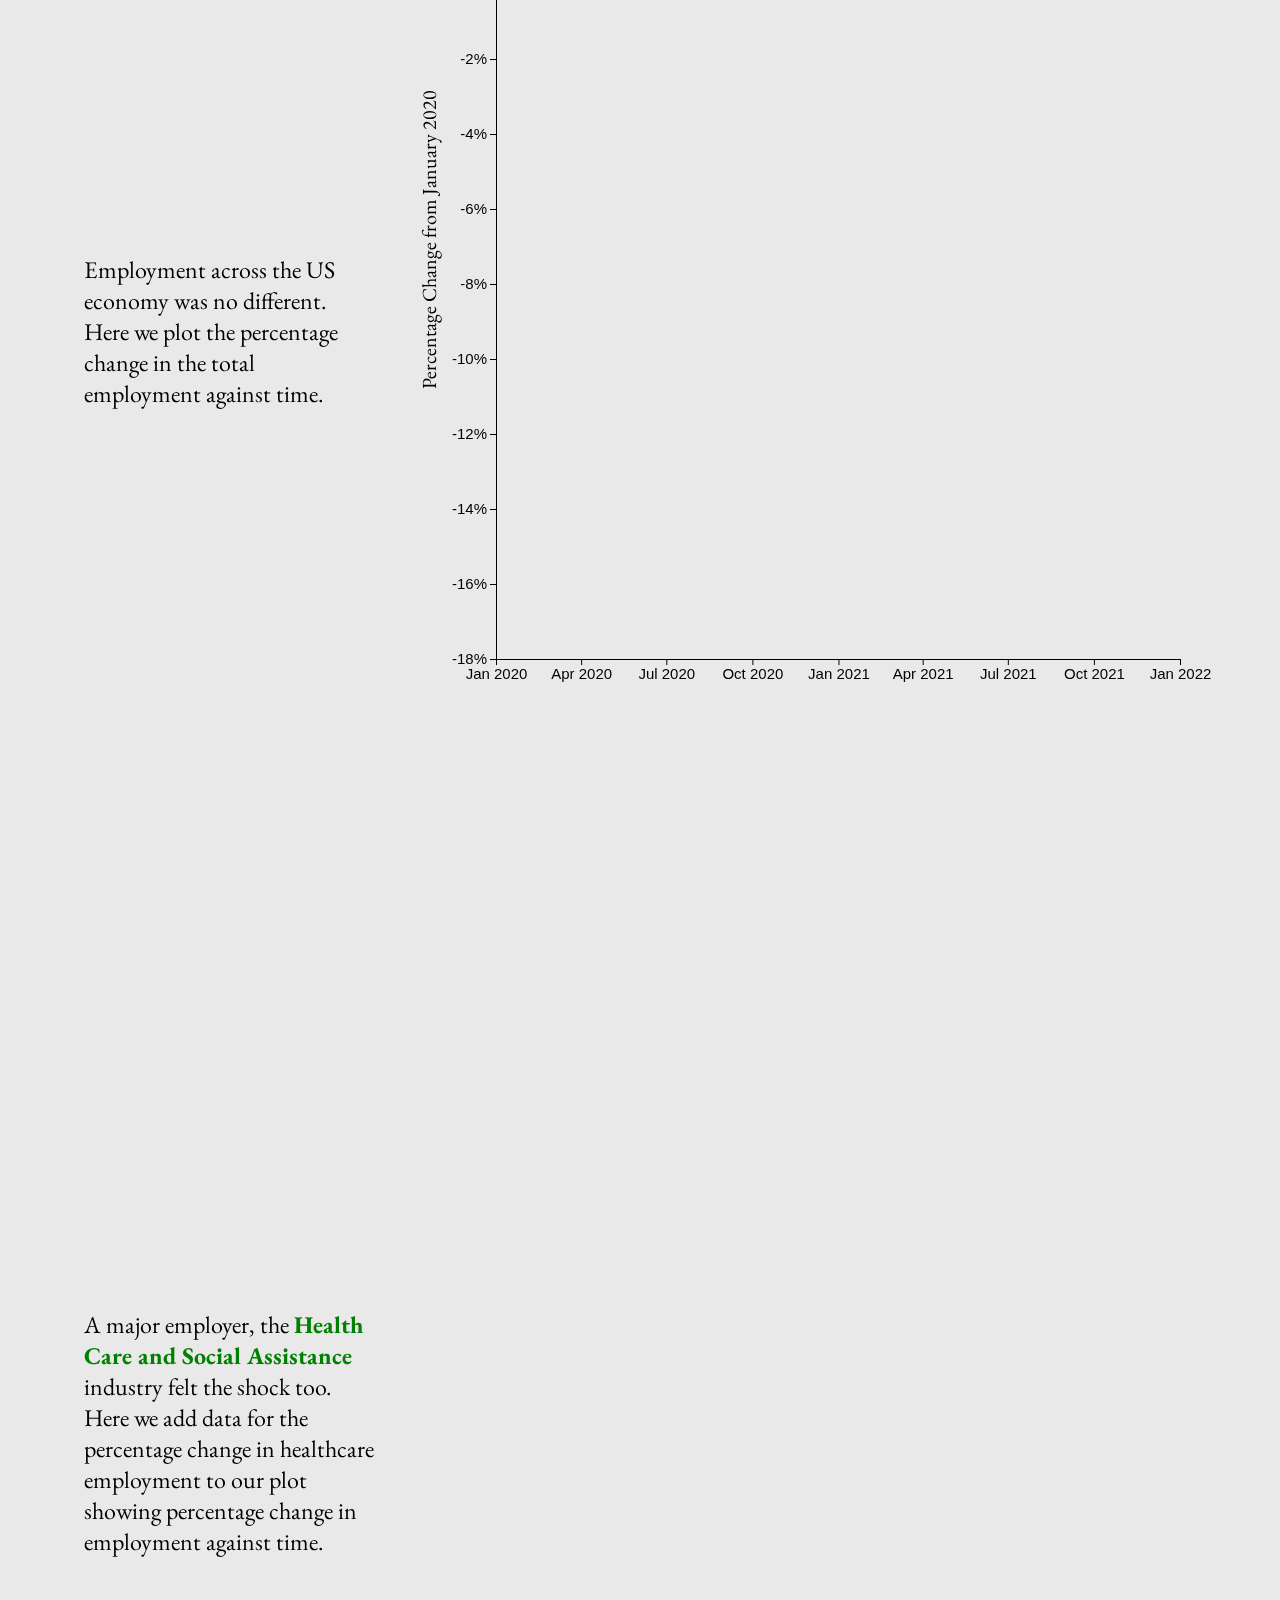
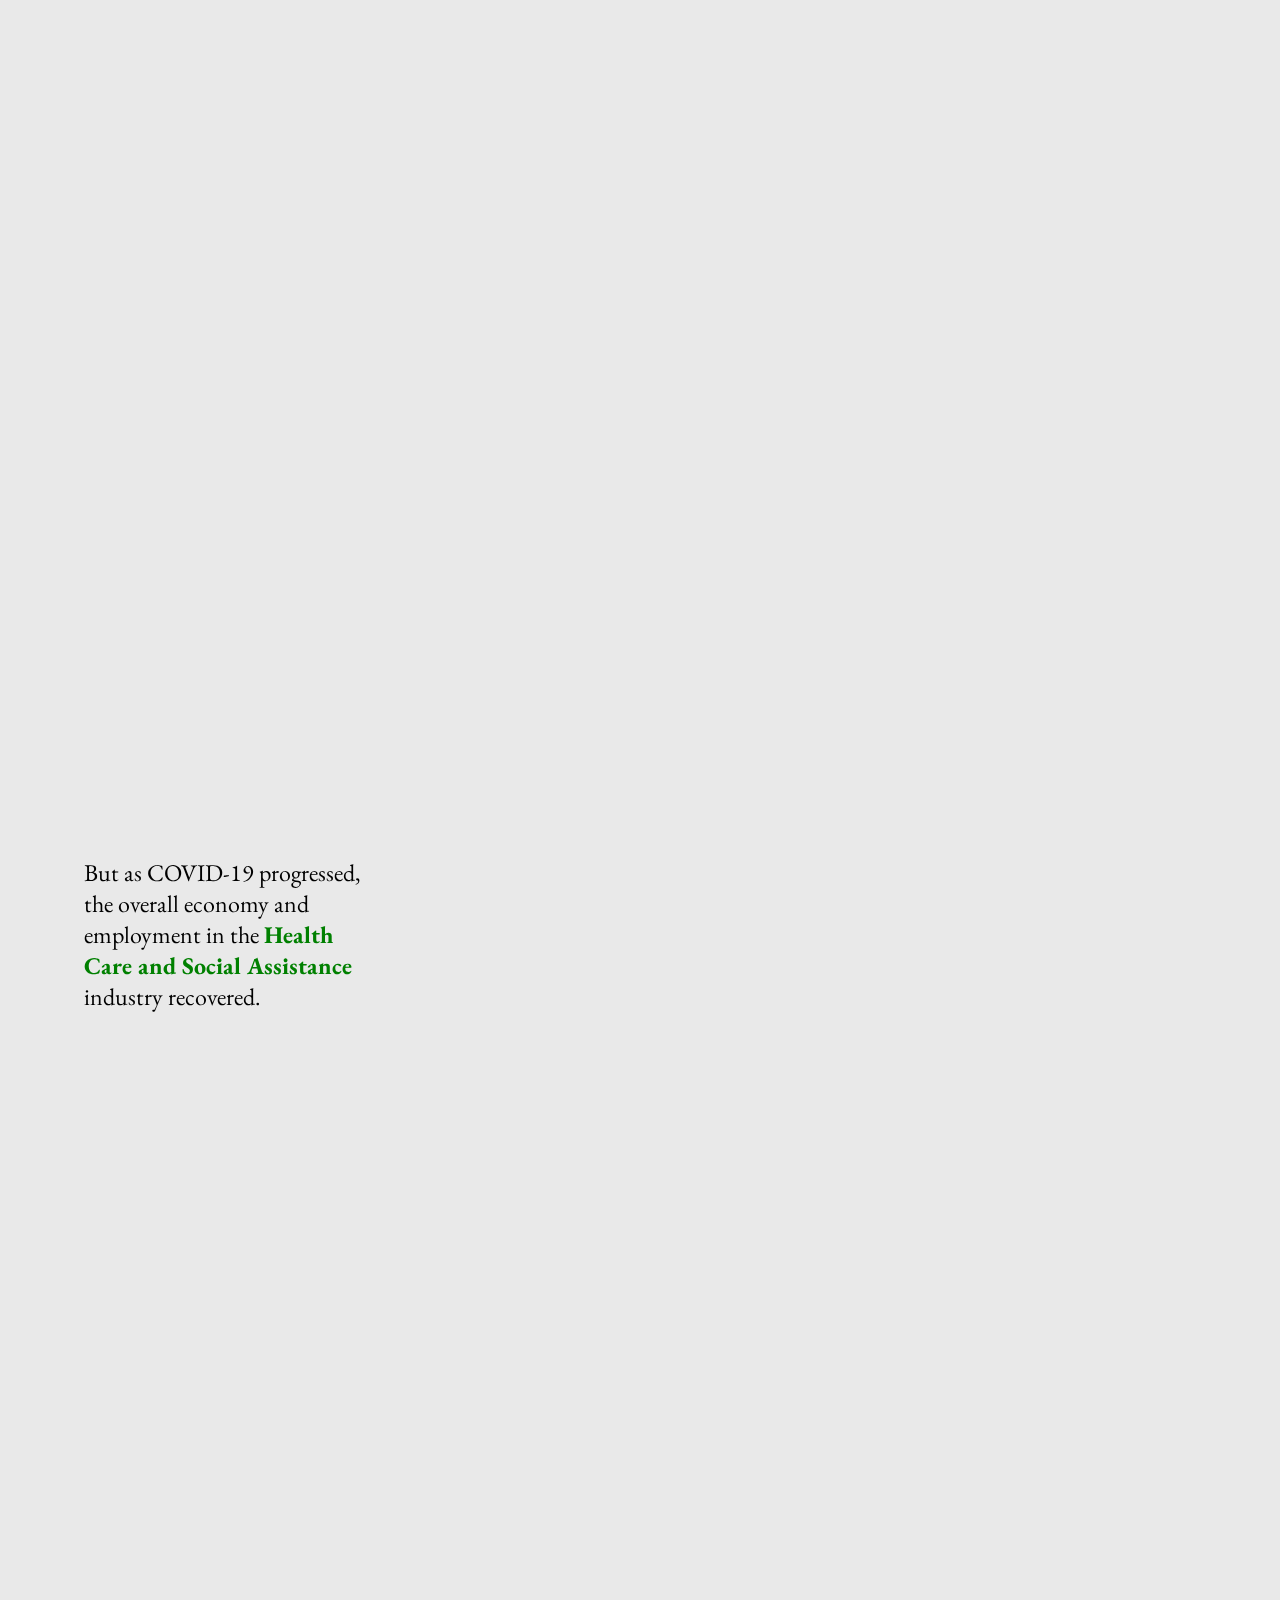
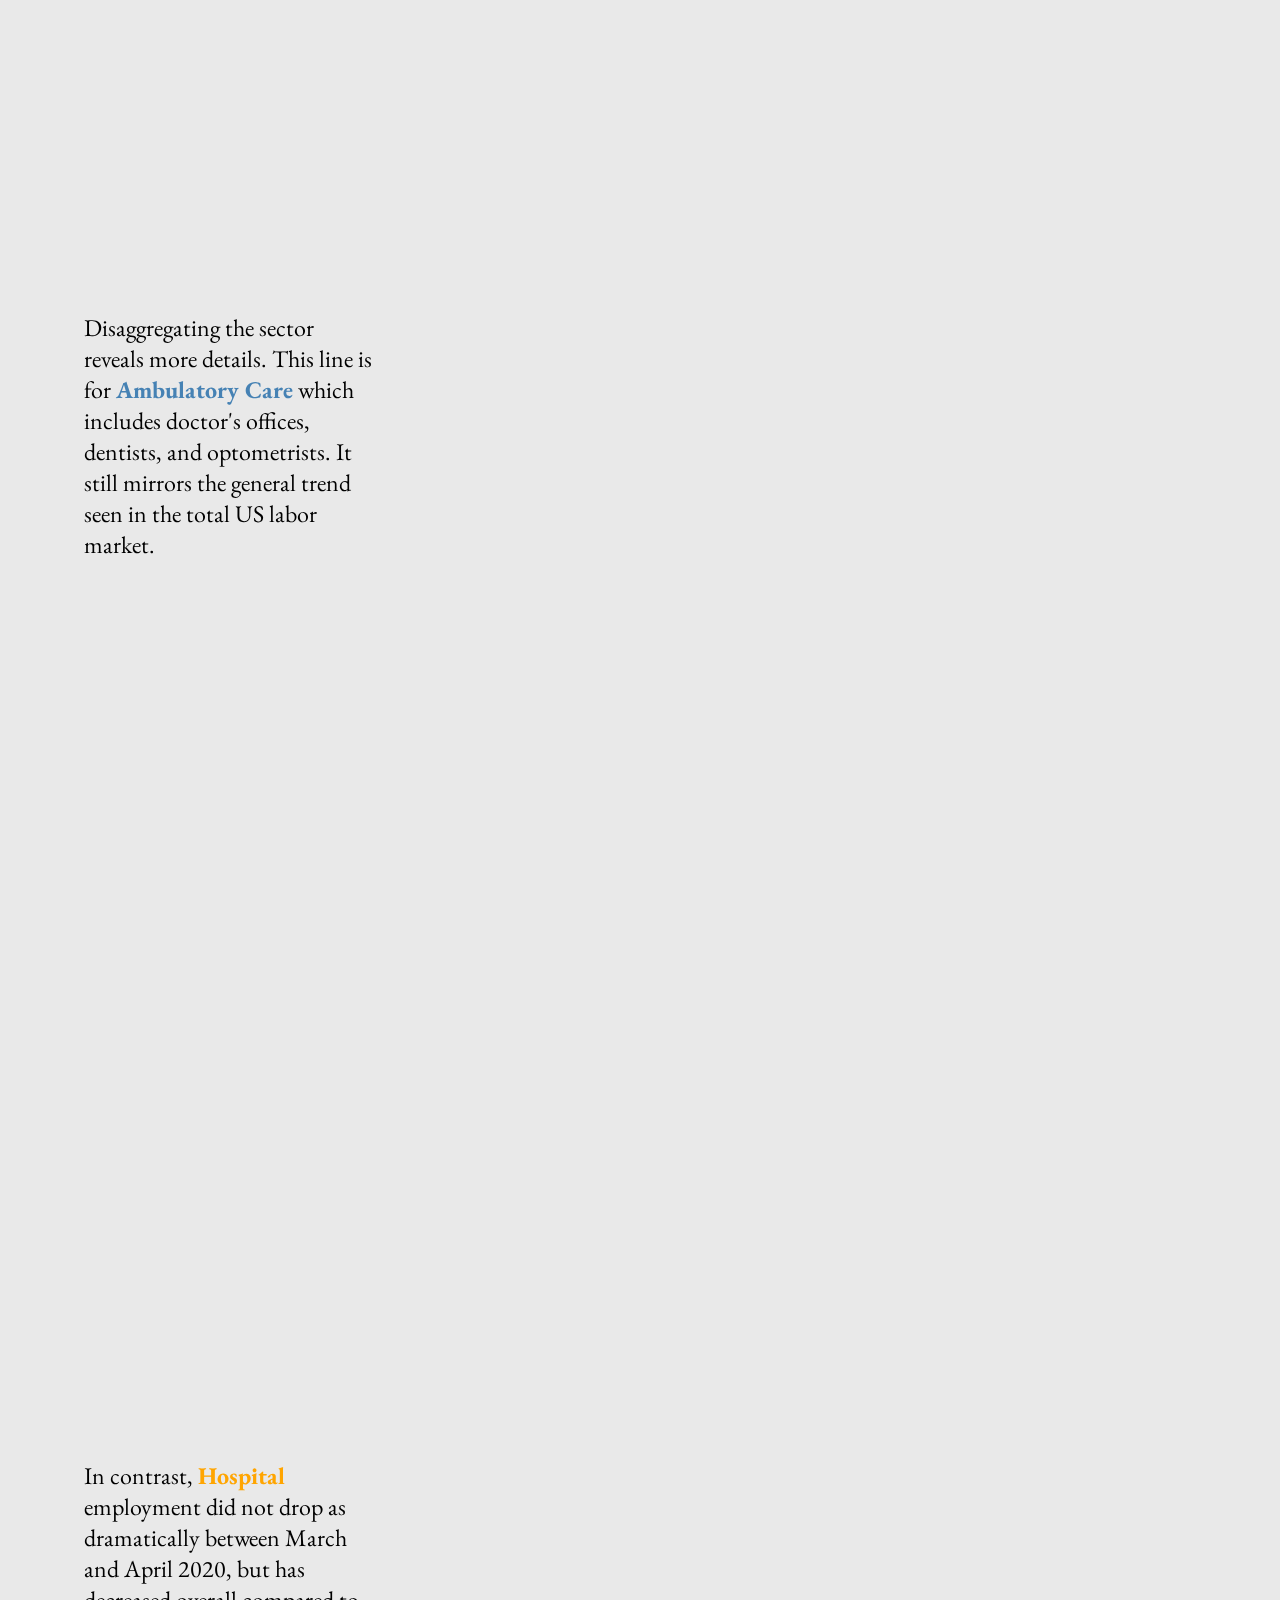
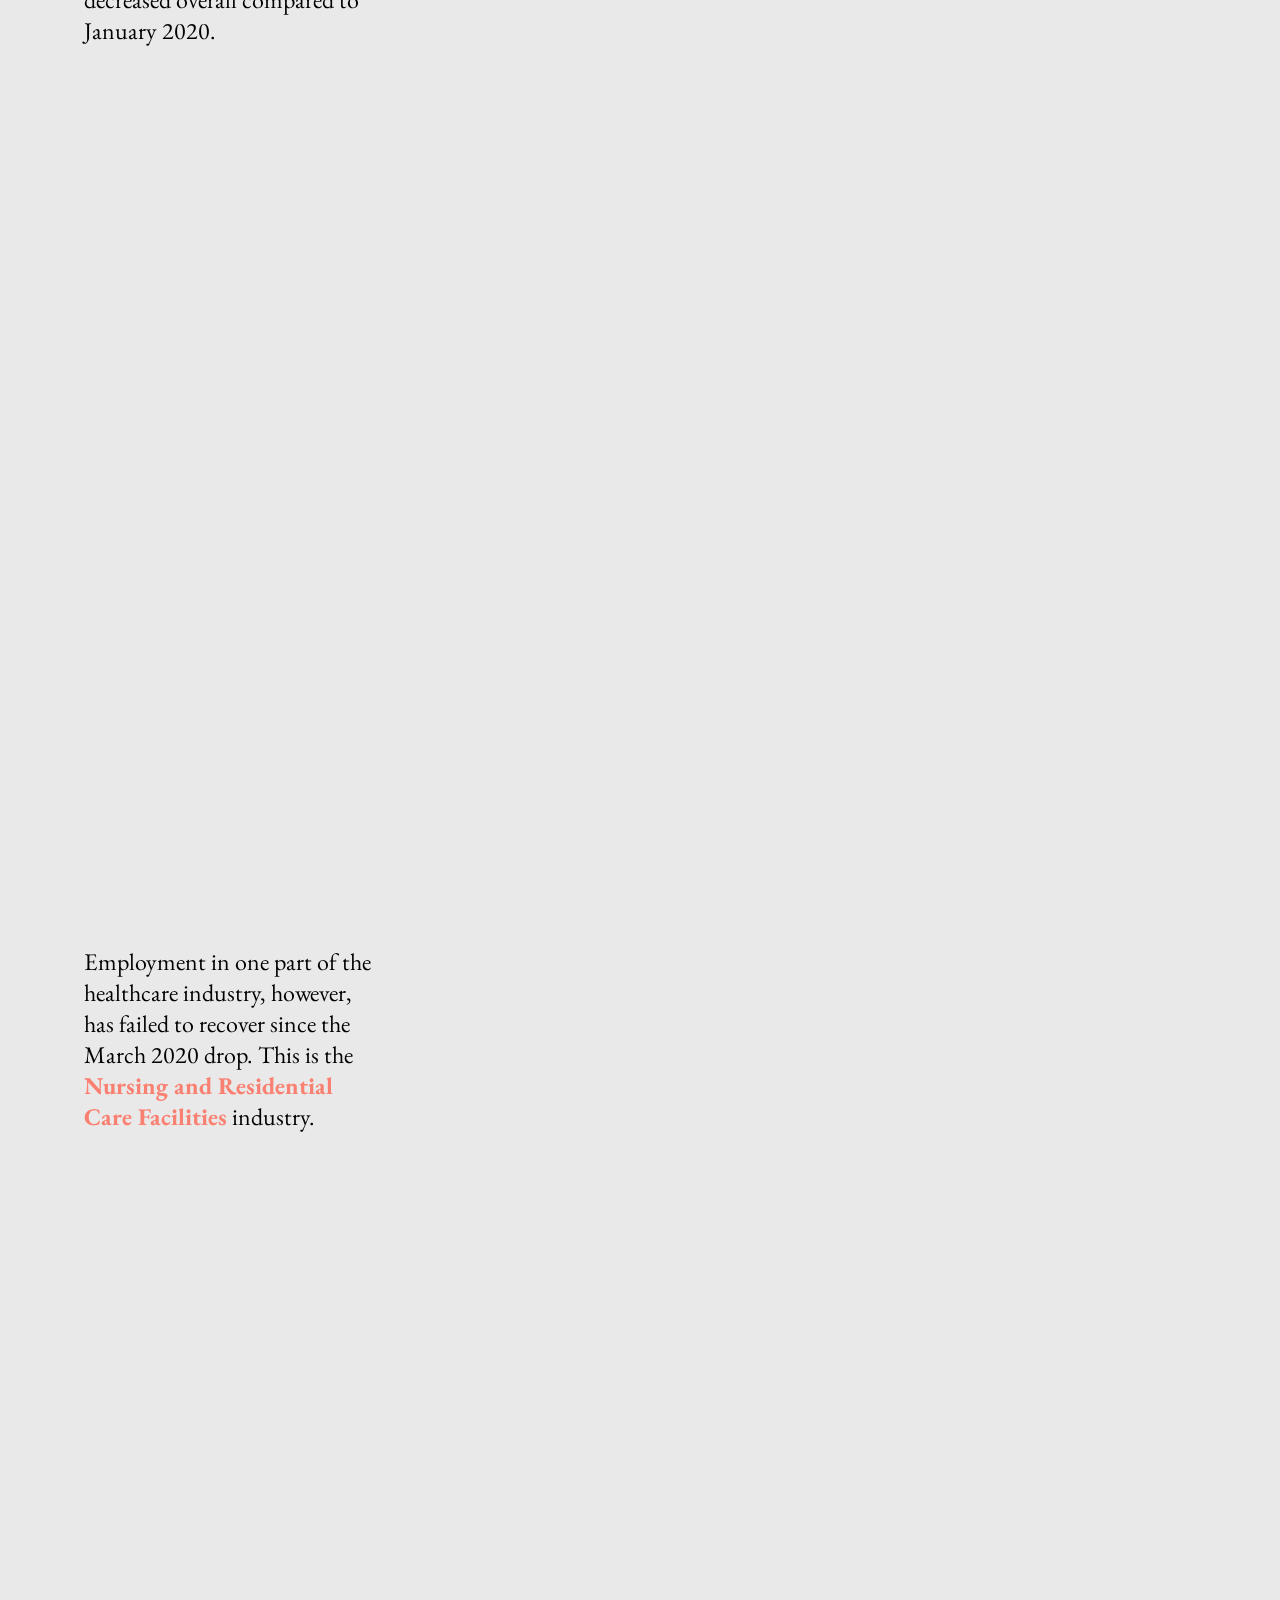
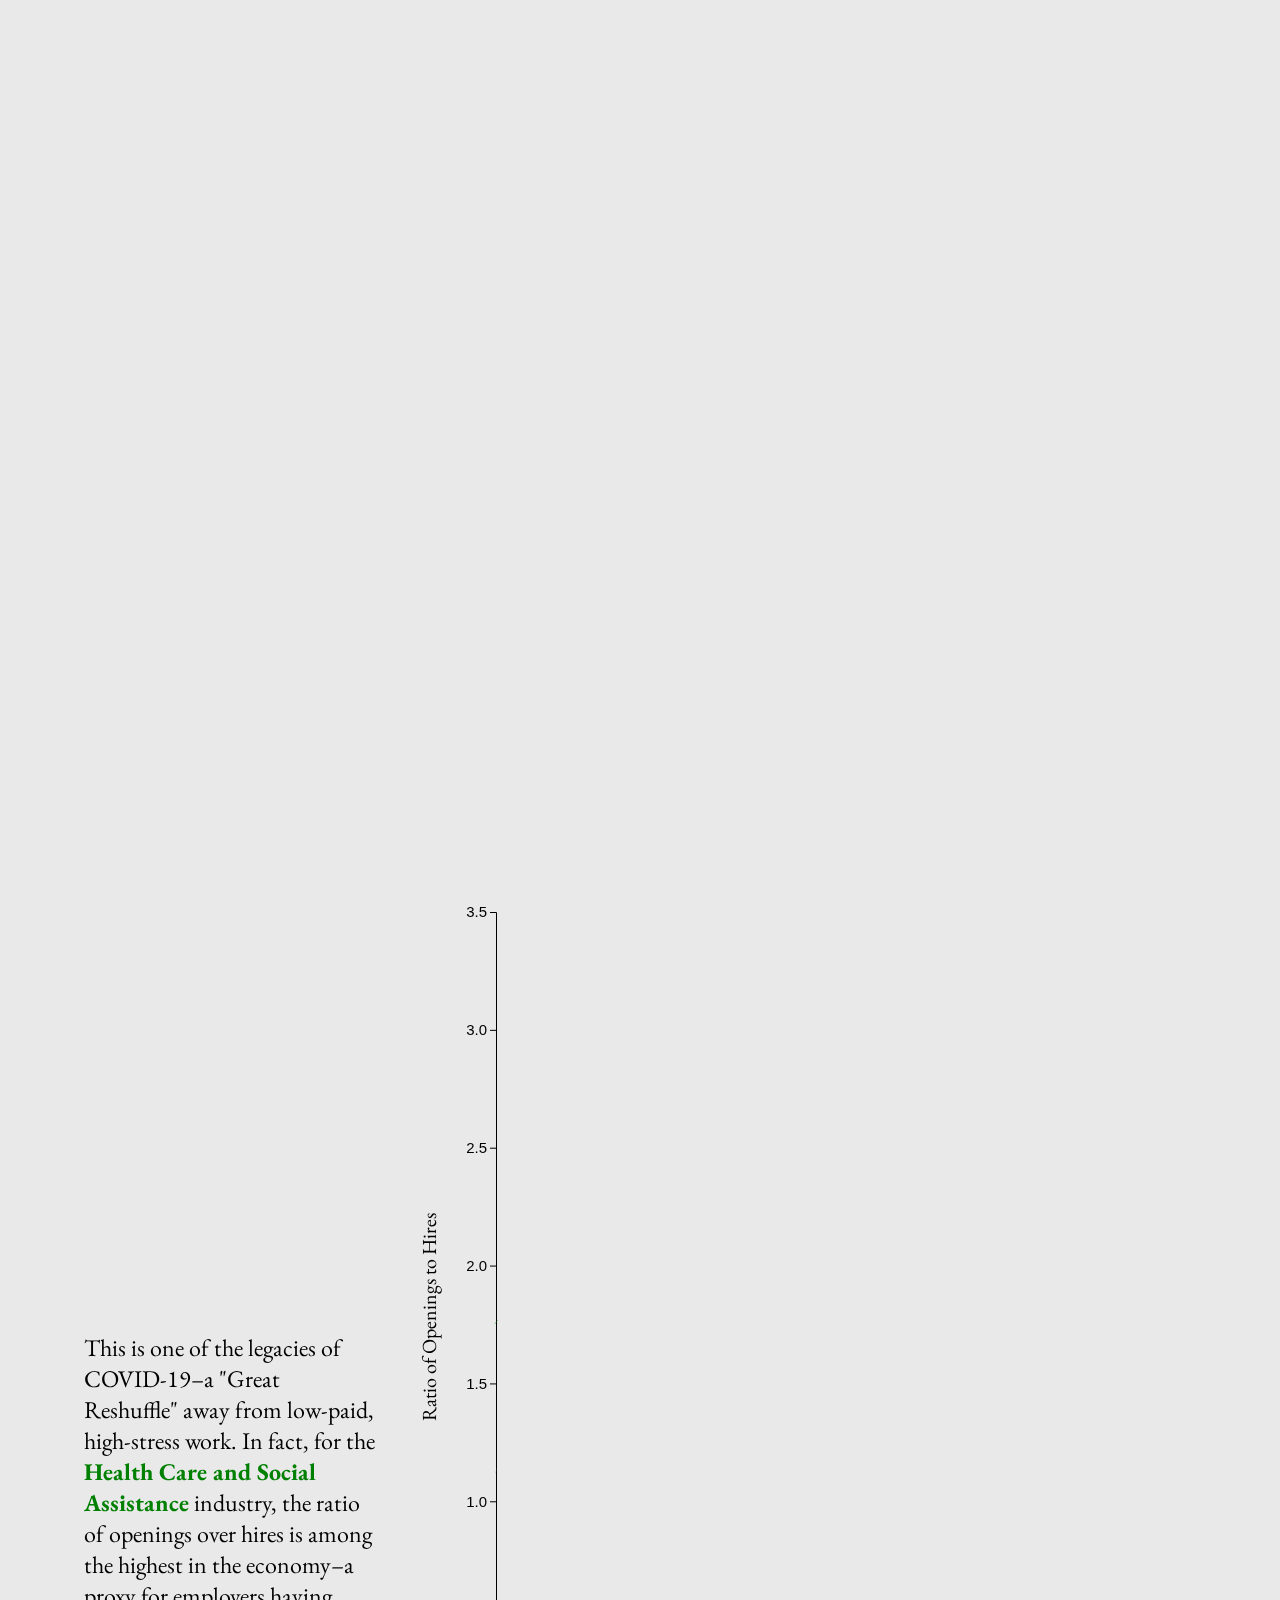
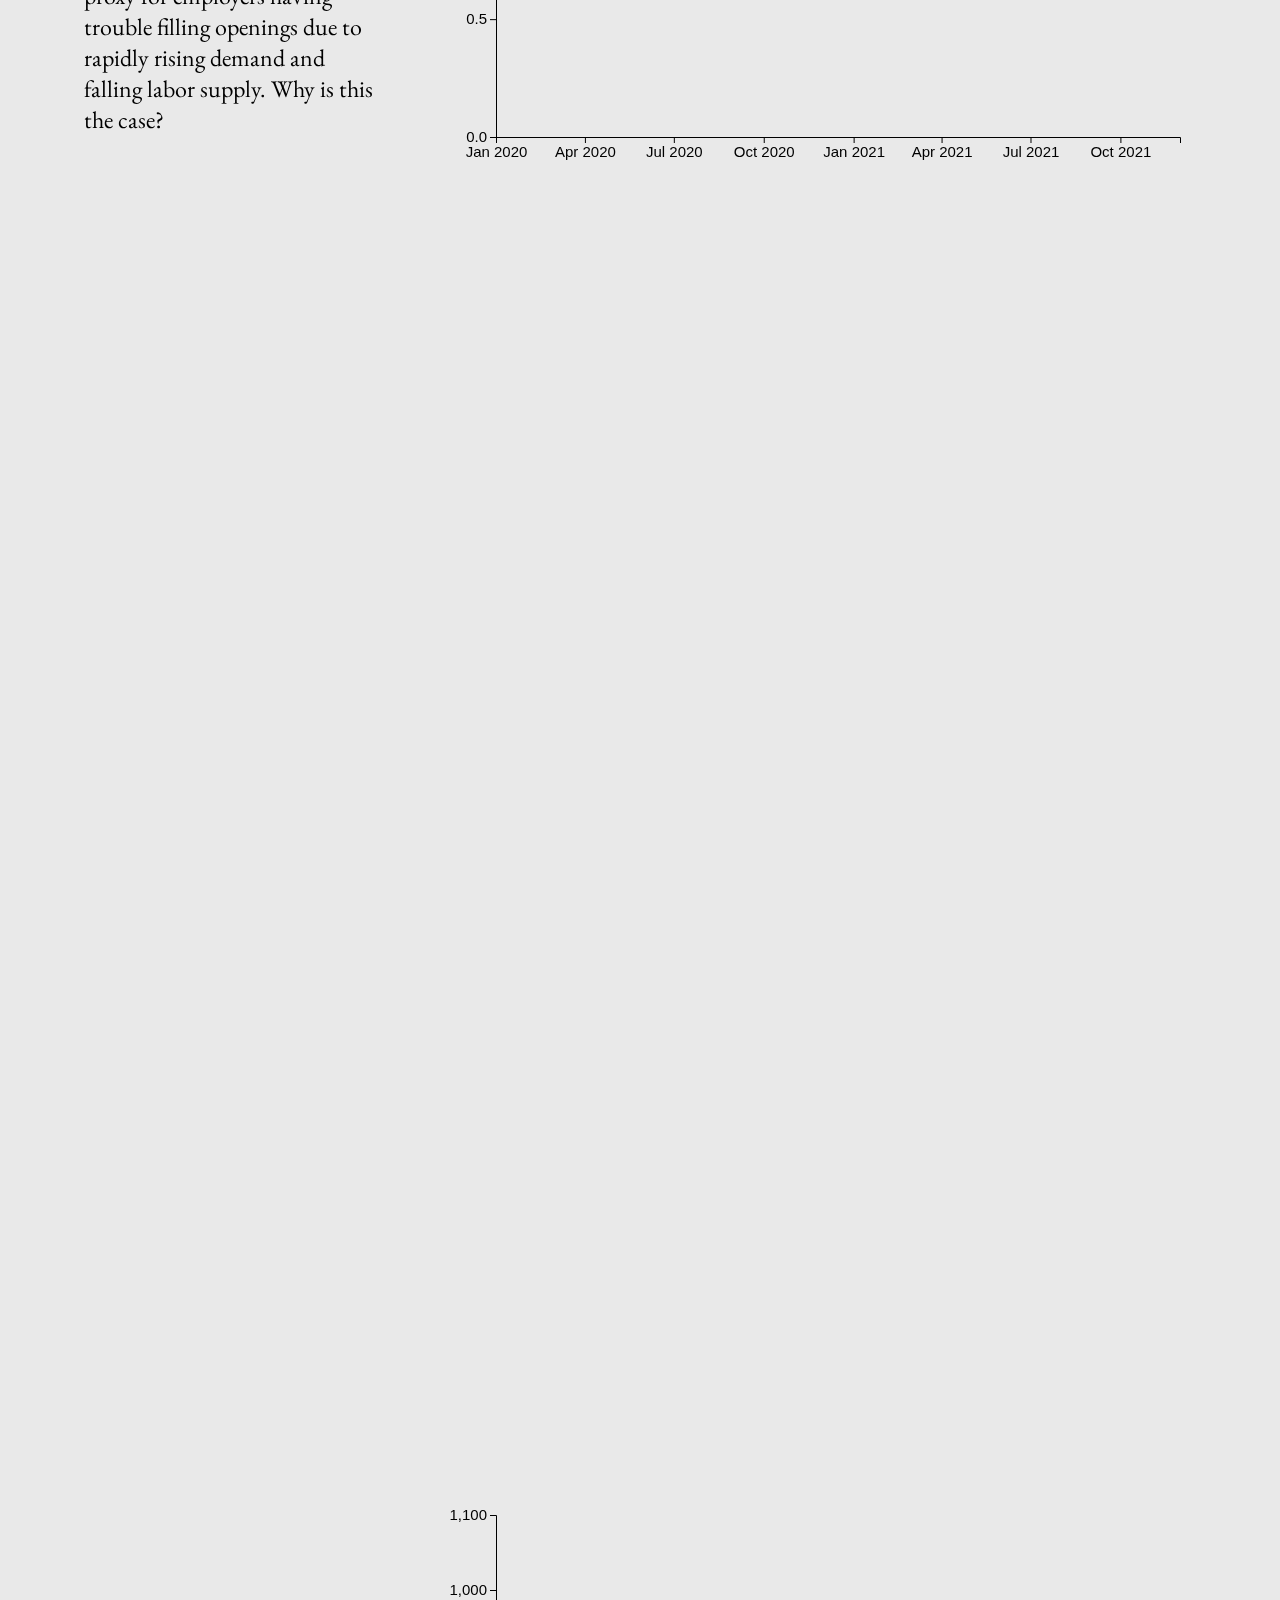
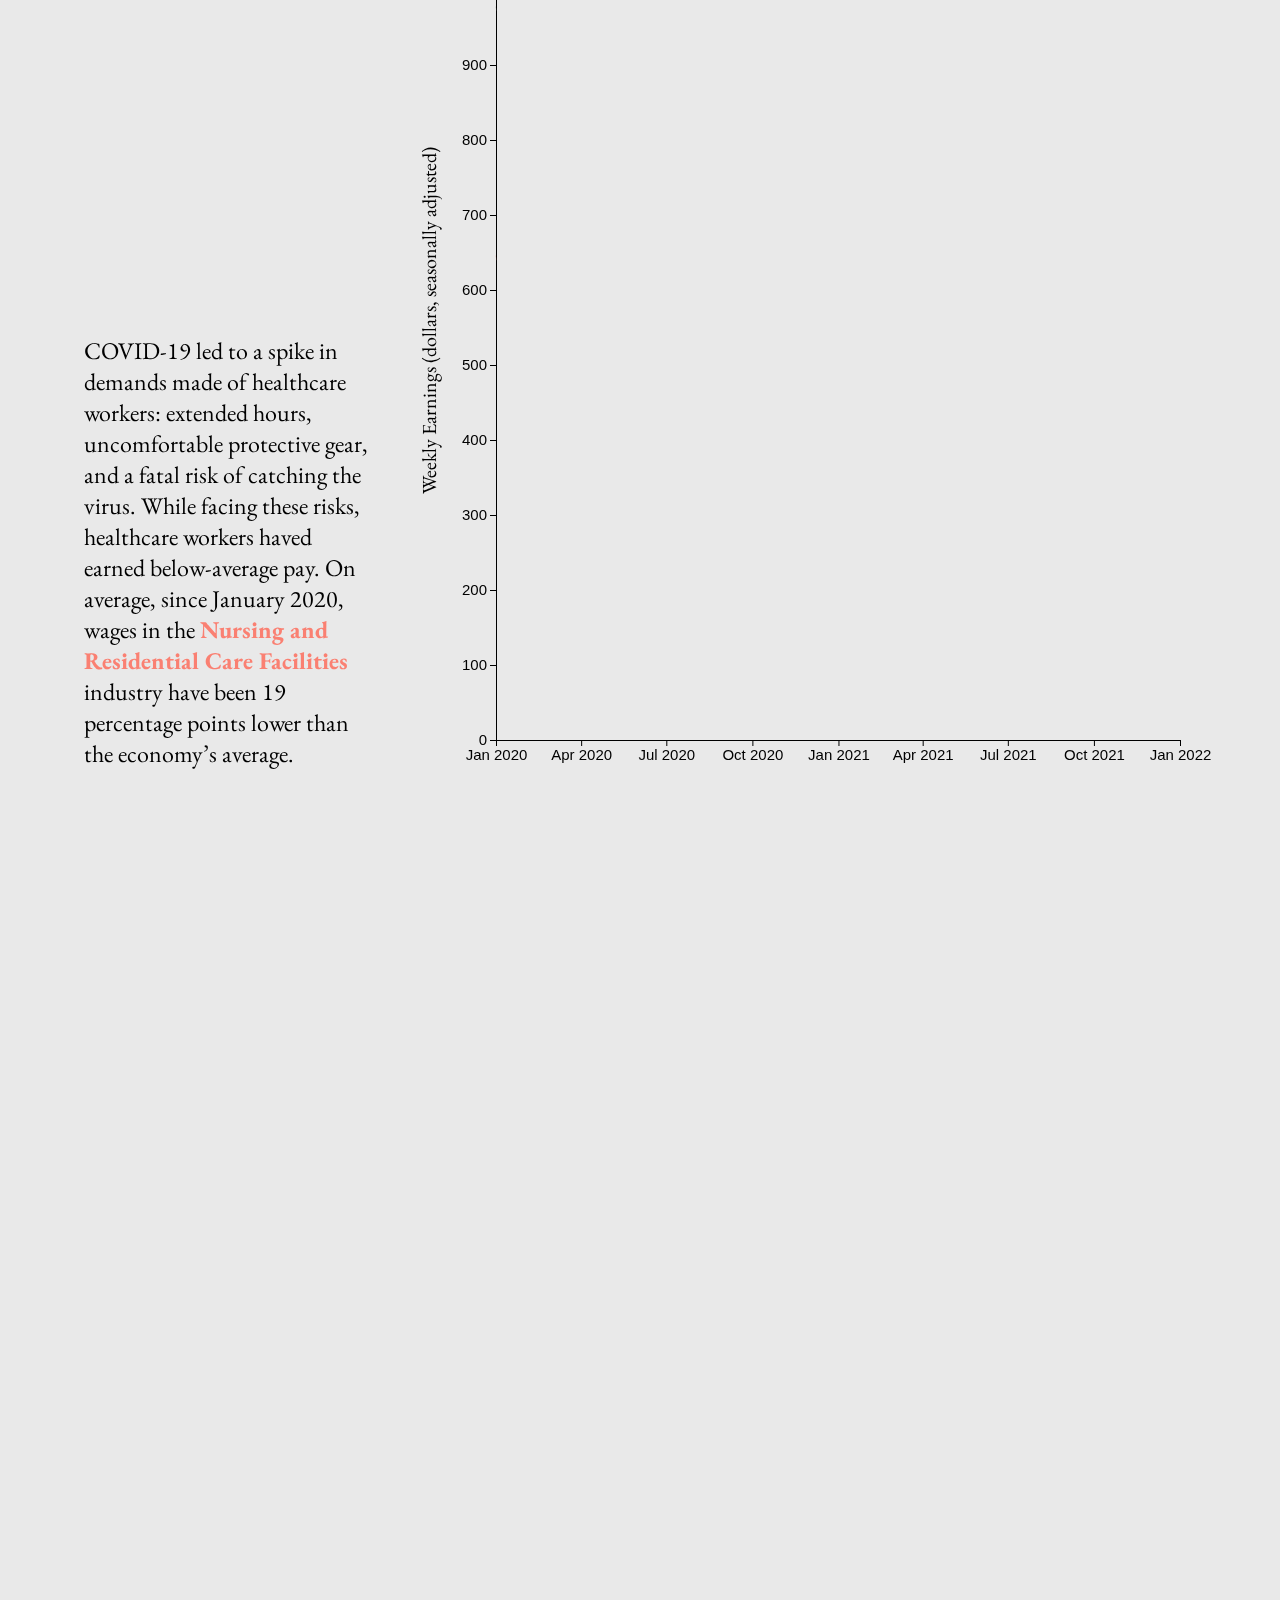
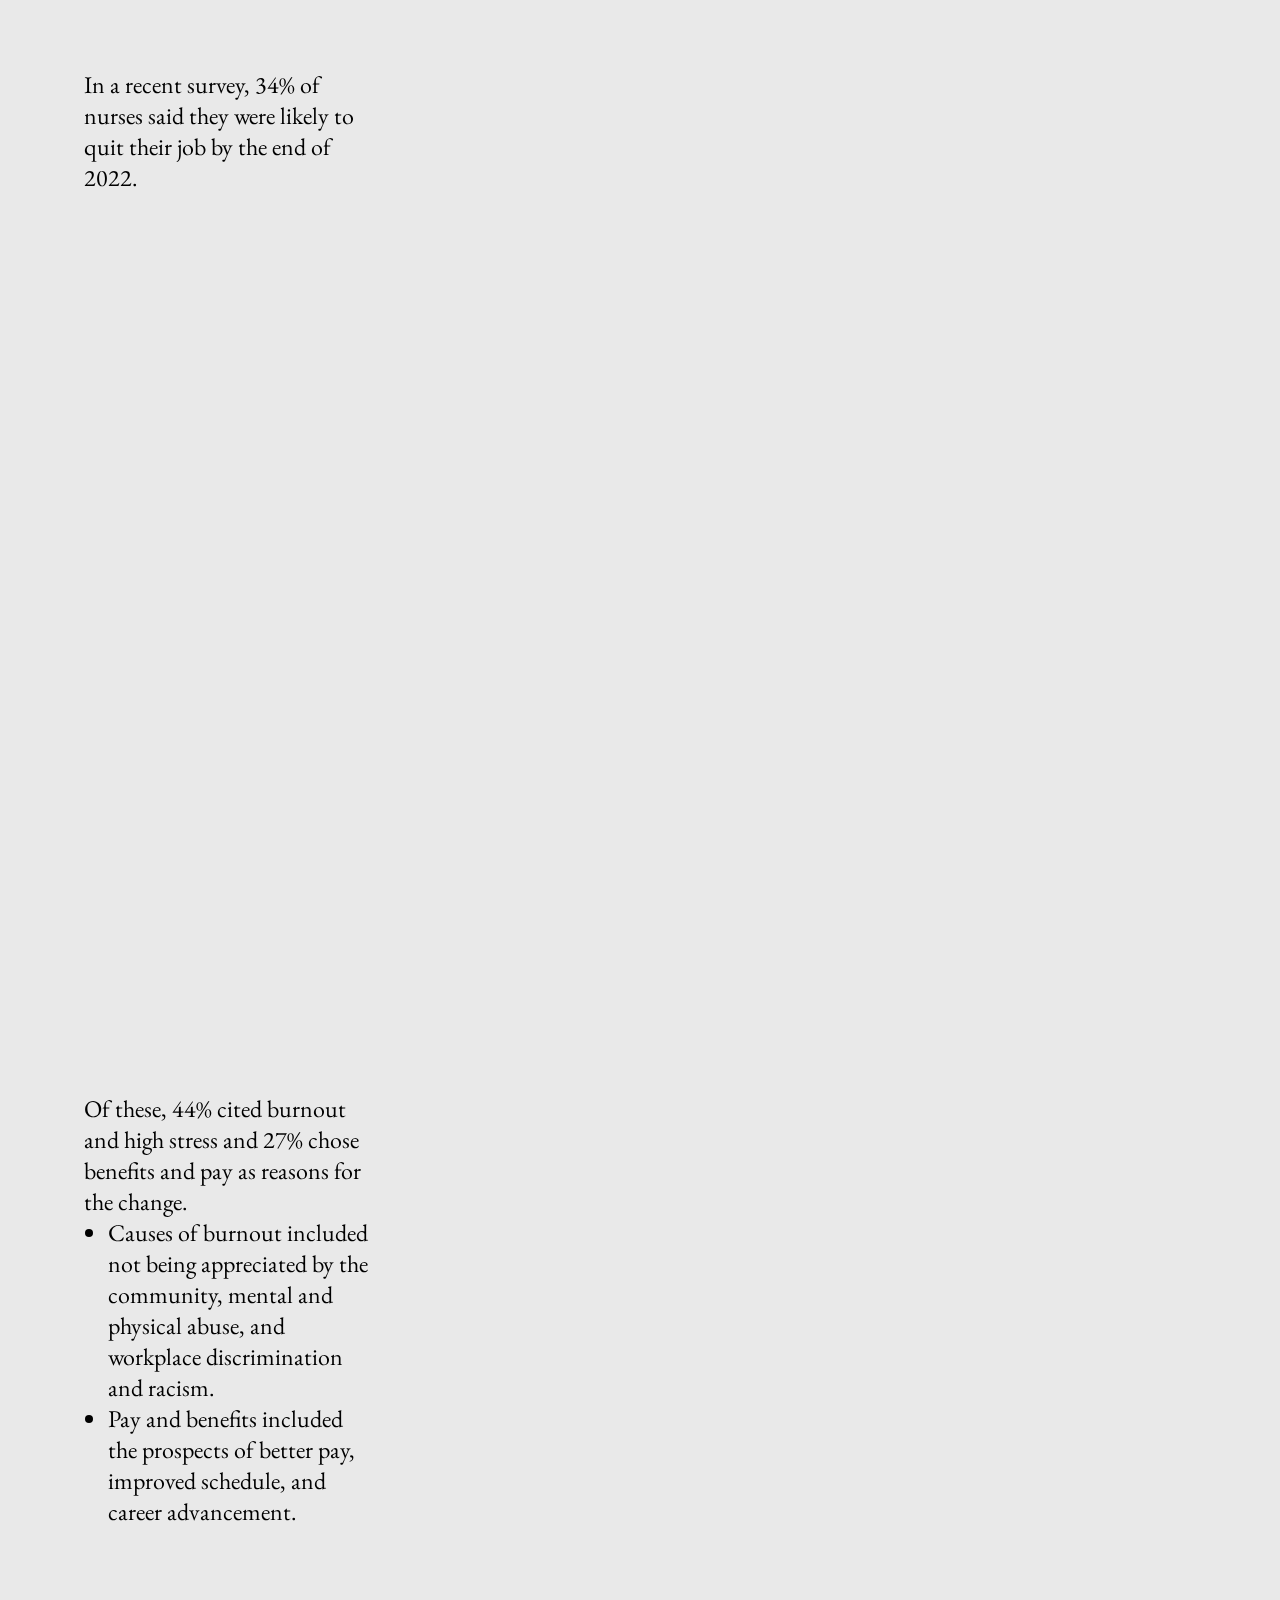
==== commit 28fe33fb: "Styling changes & small updates to index.html (HTML title, sources list)" ====
--- a/index.html
+++ b/index.html
@@ -2,13 +2,13 @@
 
 <head>
   <link rel="stylesheet" type="text/css" href="//fonts.googleapis.com/css?family=EB+Garamond" />
-  <title>INFO 247 Final</title>
+  <title>The Healthcare Industry’s Ongoing Great Reshuffle</title>
   <link rel='stylesheet' href='css/style.css' />
   <meta charset="utf-8">
   <meta name="viewport" content="width=device-width">
 </head>
 <body>
-
+<div id='body-div'>
 <div id='container-1' class='container'>
   <div class='graph'></div>
 
@@ -66,7 +66,7 @@
   <div class='graph'></div>
   <div class='sections'>
     <div>
-      COVID-19 led to a spike in demands made of healthcare workers: extended hours, uncomfortable protective gear, and a fatal risk of catching the virus. While facing these risks, healthcare workers haved earned below-average pay. On average, since January 2020, wages in the <span class="nursing">Nursing and Residential Care Facilities</span> industry have been 32% lower than the economy’s average. 
+      COVID-19 led to a spike in demands made of healthcare workers: extended hours, uncomfortable protective gear, and a fatal risk of catching the virus. While facing these risks, healthcare workers haved earned below-average pay. On average, since January 2020, wages in the <span class="nursing">Nursing and Residential Care Facilities</span> industry have been 19 percentage points lower than the economy’s average. 
     </div>
     <div>
       In a recent survey, 34% of nurses said they were likely to quit their job by the end of 2022. 
@@ -83,7 +83,7 @@
 
 <div id='container-5'>
   <div>
-    <p>
+    <p class="header">
       With no sign of the "Great Reshuffle" abating or of labor shortages being mitigated, where does the Healthcare industry go from here?
     </p>
     <p>
@@ -118,7 +118,7 @@
     </p>
   </div>
 </div>
-
+</div>
 <div class="footer flex-container">
   <div class="flex-item-left">Created by Noelle Fa-Kaji, Daniela Perez, and Shahan Shahid Nawaz for INFO247: Information Visualization and Presentation, Spring 2022</div>
   <div class="flex-item-right">Sources:
@@ -128,9 +128,8 @@
       <li><a href="https://bl.ocks.org/davidhand/af31f12d22ee8c81e6a9f8ae4a85a050">Sankey with particles</a></li>
       <li>Bureau of Labor Statistics. <a href="https://www.bls.gov/ces/">Current employment statistics - CES (national)</a>.</li>
       <li>Bureau of Labor Statistics. <a href="https://www.bls.gov/jlt/">Job openings and labor turnover survey (JOLTS)</a>.</li>
-      <li>Galvin, B. (2021). <a href="https://morningconsult.com/2021/10/04/health-care-workers-series-part-2-workforce/">Nearly 1 in 5 health care workers have quit their jobs during the pandemic</a>. Morning Consult.</li>
-      <li>Incredible Health. (2022, <a href="https://www.incrediblehealth.com/blog/nursing-report-covid-19-2022">Study: 34% of nurses plan to leave their current role by the end of 2022</a>.</li>
-      <li>Prasad, P., McLoughlin, C., Stillman, M., Poplau, S., Goelz, E., & Taylor, S. (2021). <a href="https://doi.org/10.1016/j.eclinm.2021.100879">Prevalence and correlates of stress and burnout among U.S. healthcare workers during the COVID-19 pandemic: A national cross-sectional survey study</a>. The Lancet Discovery Science.</li>
+      <li>Turner, A. (2022). <a href="https://altarum.org/news/2021-health-employment-tale-three-settings">Perspective: 2021 Health Employment—A Tale of Three Settings</a>. Altarum.</li>
+      <li>Incredible Health. (2022). <a href="https://www.incrediblehealth.com/blog/nursing-report-covid-19-2022">Study: 34% of nurses plan to leave their current role by the end of 2022</a>.</li>
       <li>The Guardian. (2021). <a href="https://www.theguardian.com/us-news/ng-interactive/2020/dec/22/why-were-counting-every-us-healthcare-worker-who-dies-from-coronavirus">Lost on the frontline</a></li>
   </div>
 </div>
--- a/css/style.css
+++ b/css/style.css
@@ -3,14 +3,16 @@
   margin: 0;
   padding: 0;
 }
-
-body{
+body {
+  background: #e9e9e9;
   font-size:  24px;
   font-family: "EB Garamond", Helvetica, Arial, sans-serif;
+}
+
+#body-div{
   margin: 0px auto;
   width: 100%;
   max-width: 1170px;
-  background: #e9e9e9;
 }
 
 .container{
@@ -46,7 +48,7 @@
 }
 
 p {
-  padding-bottom: 2em;
+  padding-bottom: 1em;
 }
 
 ul {
@@ -95,8 +97,8 @@
 }
 
 .footer a{
-  color: #fff;
-  text-decoration-color: #fff;
+  color: #e9e9e9;
+  text-decoration-color: #e9e9e9;
 }
 
 .flex-container {
@@ -110,10 +112,12 @@
 
 .flex-item-left {
   flex: 25%;
+  max-width: 290px;
 }
 
 .flex-item-right {
   flex: 70%;
+  max-width: 819px;
   font-size: 16px;
 }
 
@@ -134,7 +138,7 @@
 p.subhead{
   text-align: center;
   font-family: "EB Garamond"; 
-  font-size:  18px; 
+  font-size:  18px;
 }
 #container-1 svg {
   position: absolute;
@@ -170,6 +174,15 @@
 #container-1 .graph{
   width: 60%;
   margin-left: 40%;
+}
+
+#container-5 .header{
+  background: #323137;
+  color: #e9e9e9;
+  padding: 2em 1em;
+  margin: 0 0 1em 0;
+  text-align: center;
+  font-size: 32px;
 }
 
 #container-5, #container-7{
@@ -184,7 +197,7 @@
 }
 
 @media (max-width: 925px){
-  body {
+  #body-div {
       width: 750px;
   }
 
@@ -215,5 +228,6 @@
 
   .flex-item-right, .flex-item-left {
     flex: 100%;
-  }
-}
+    max-width: 100%;
+  }
+}
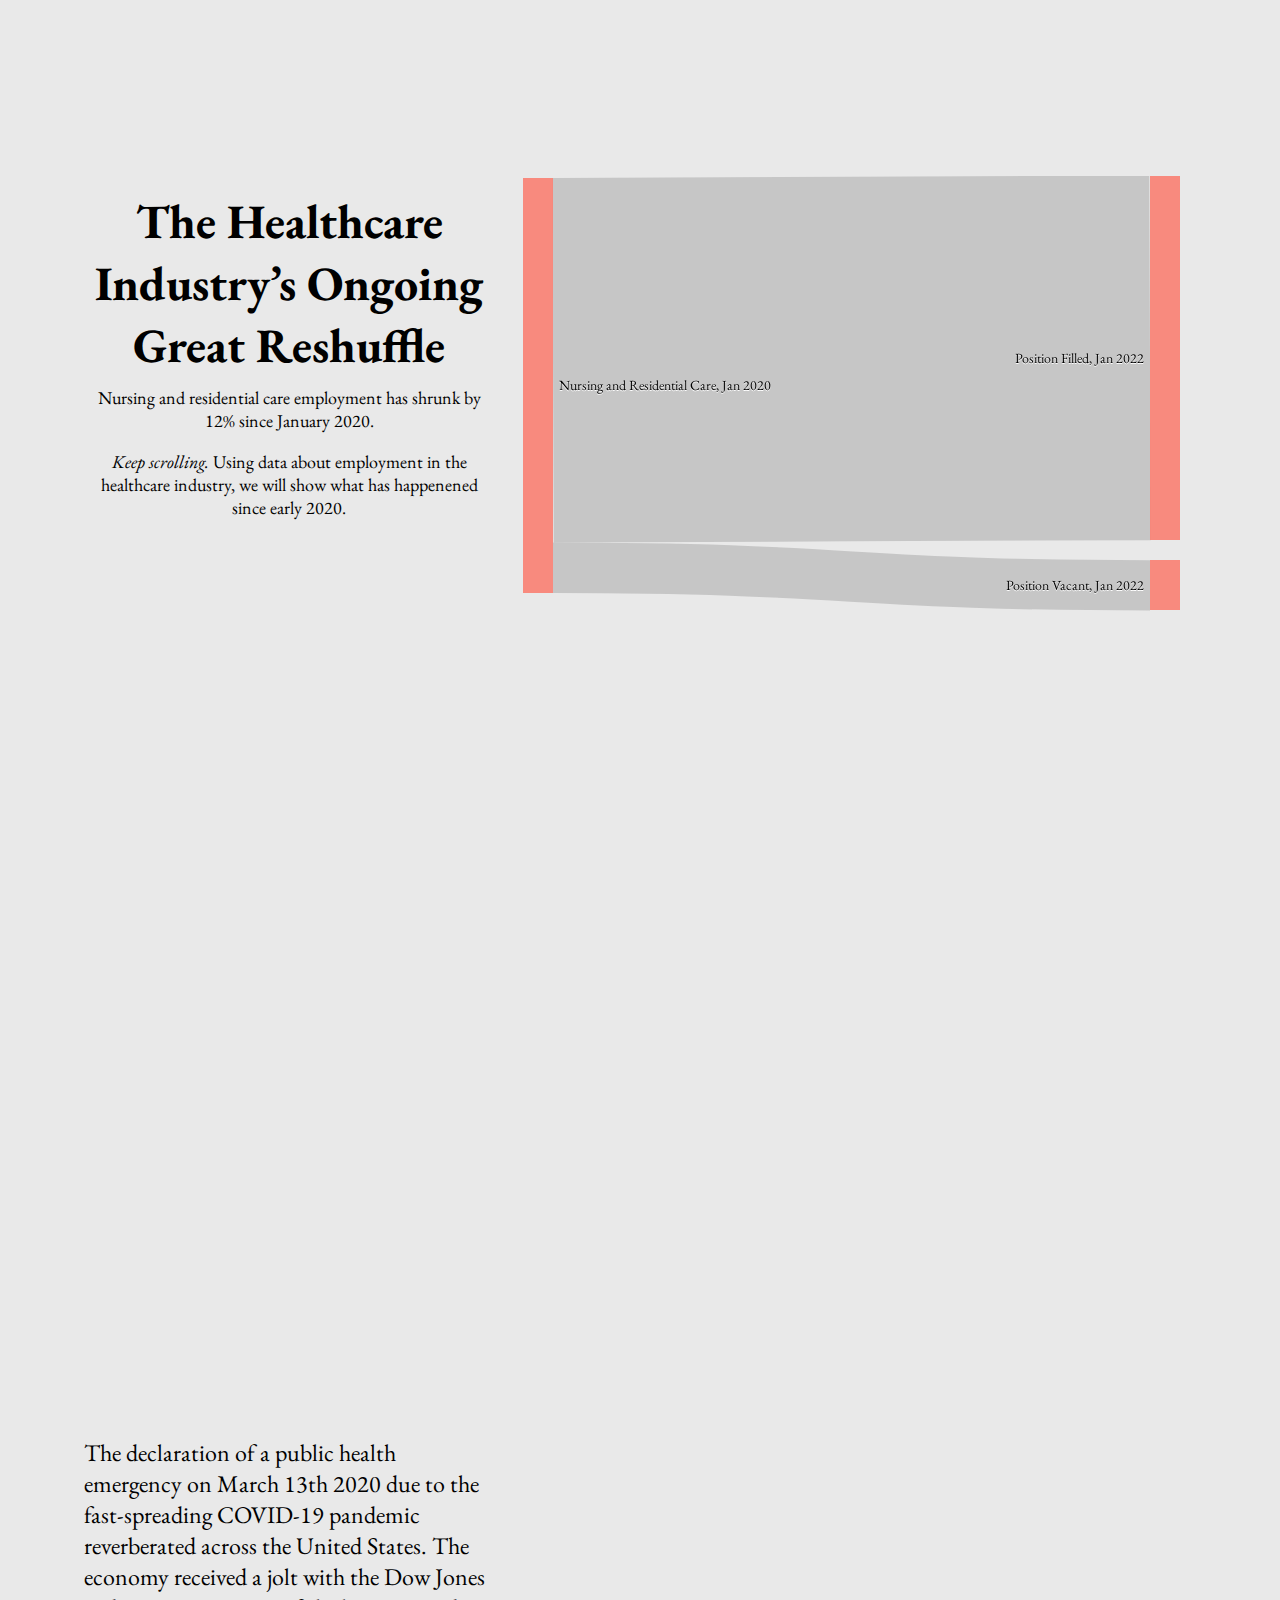
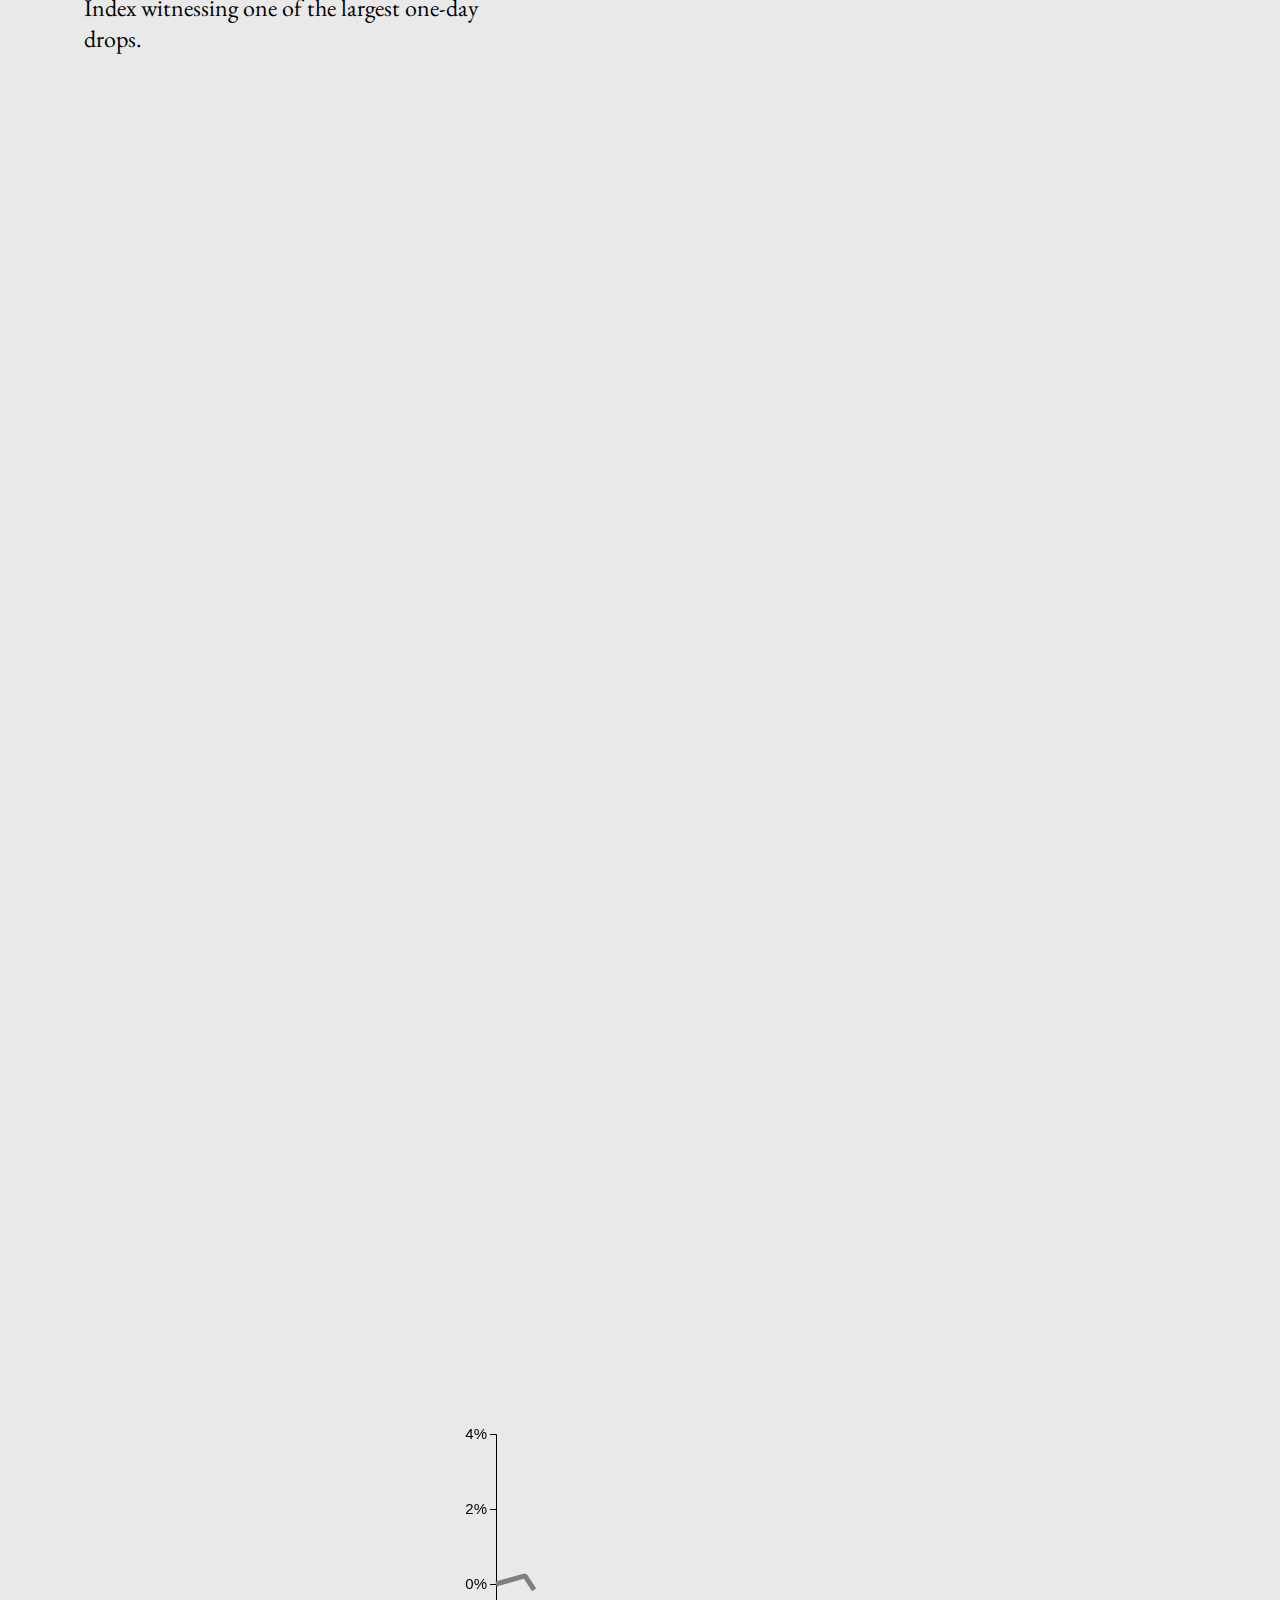
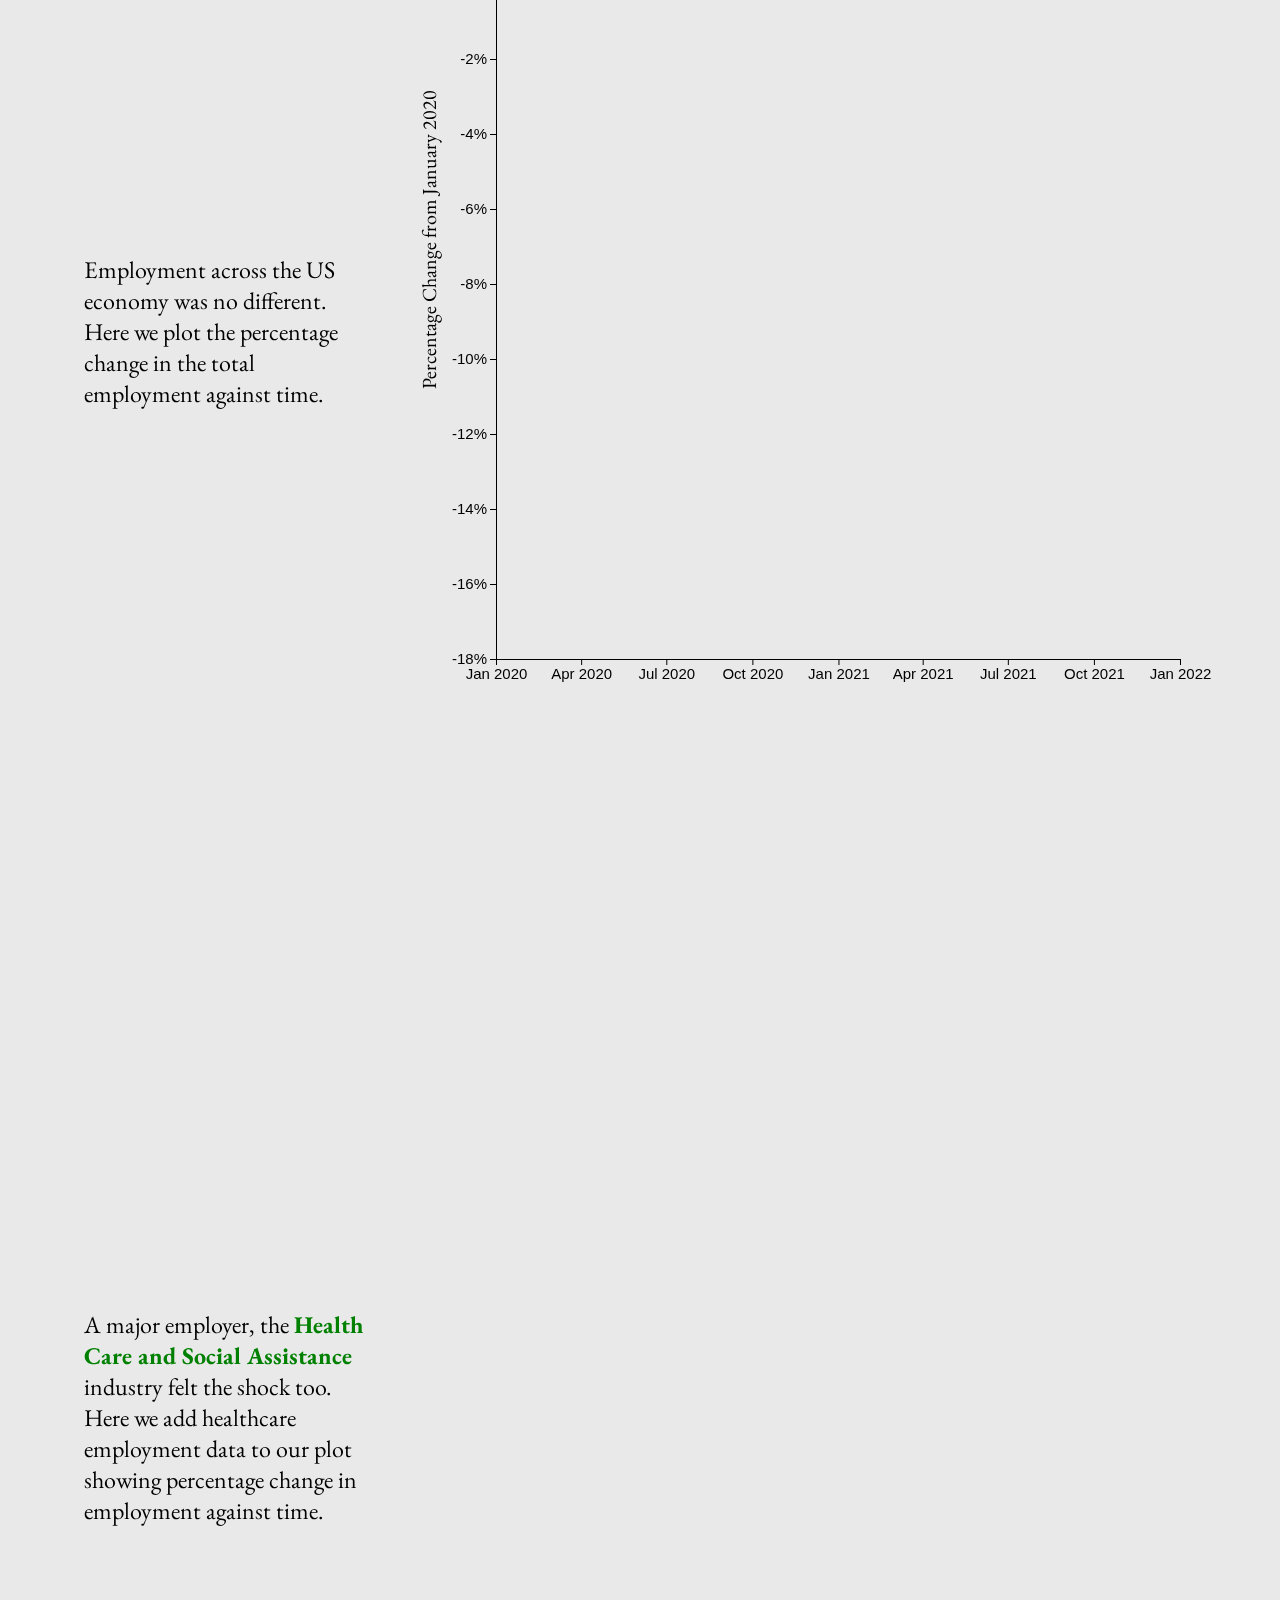
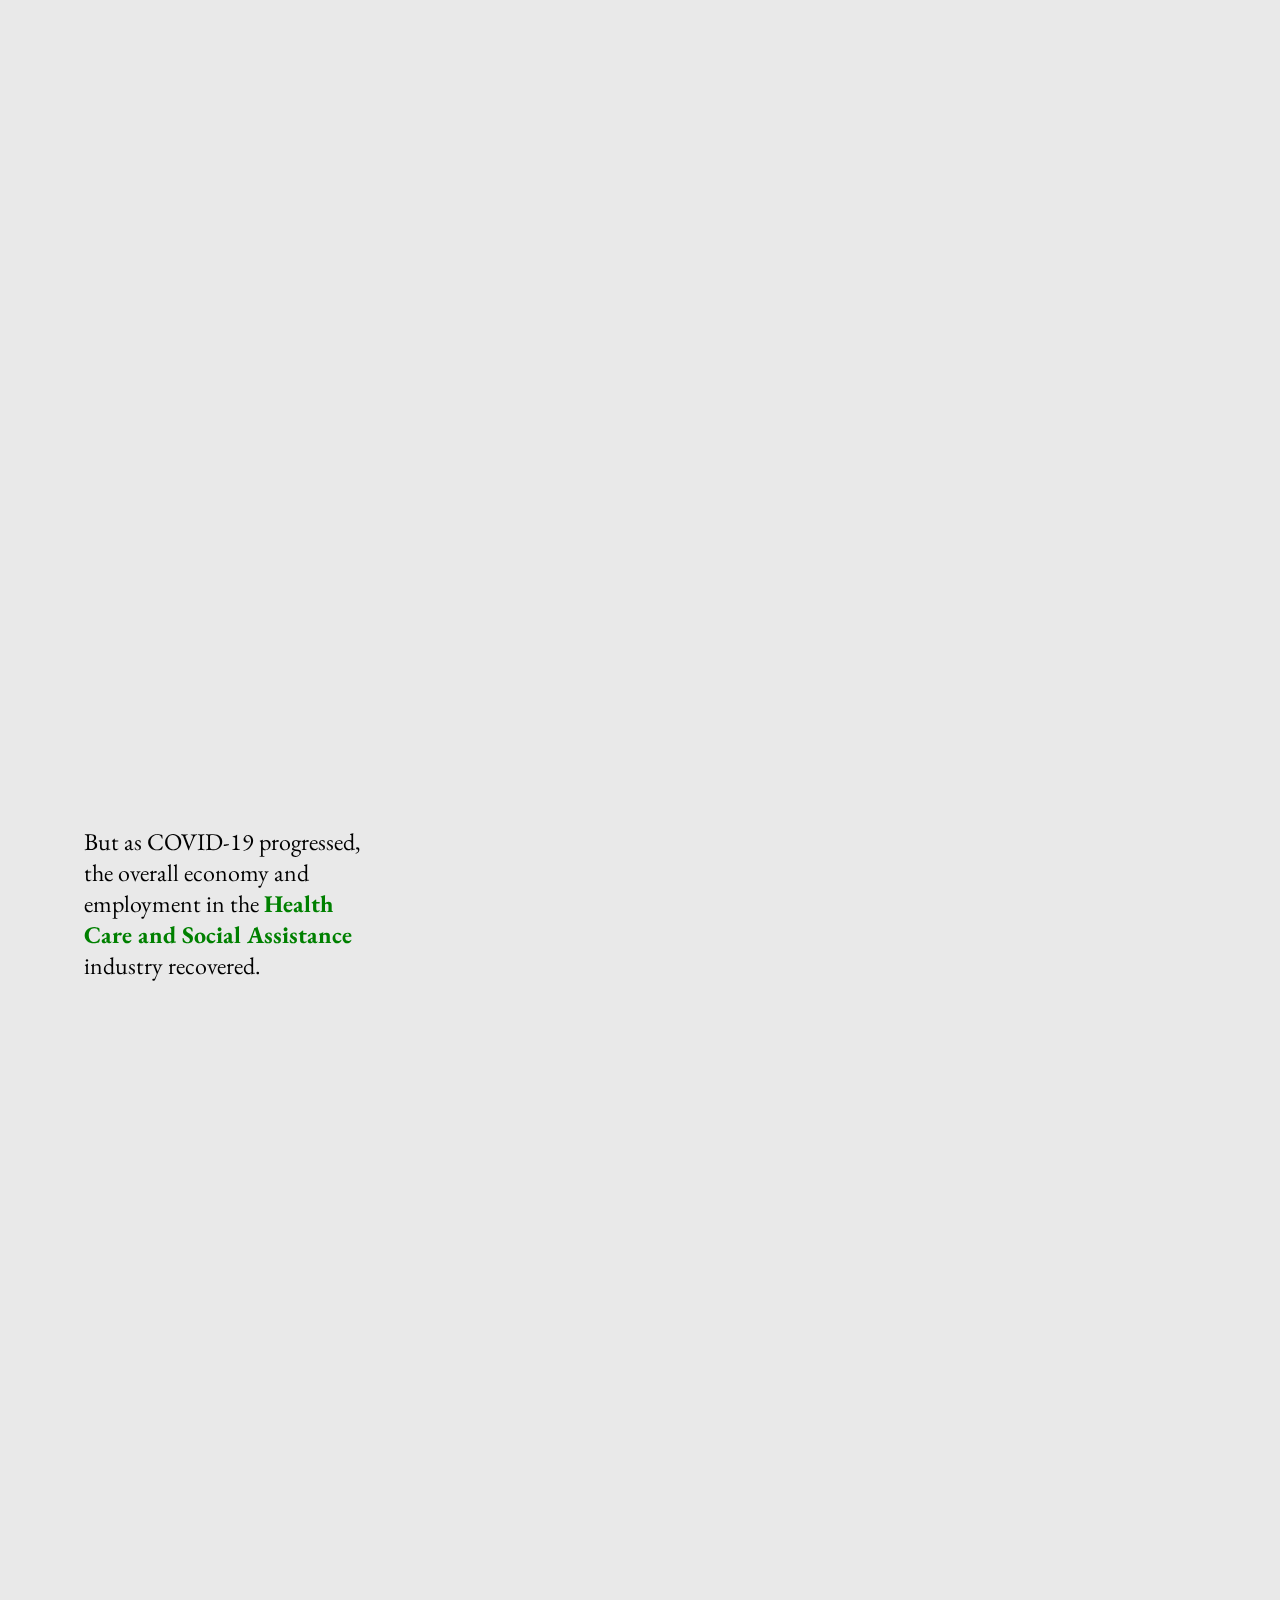
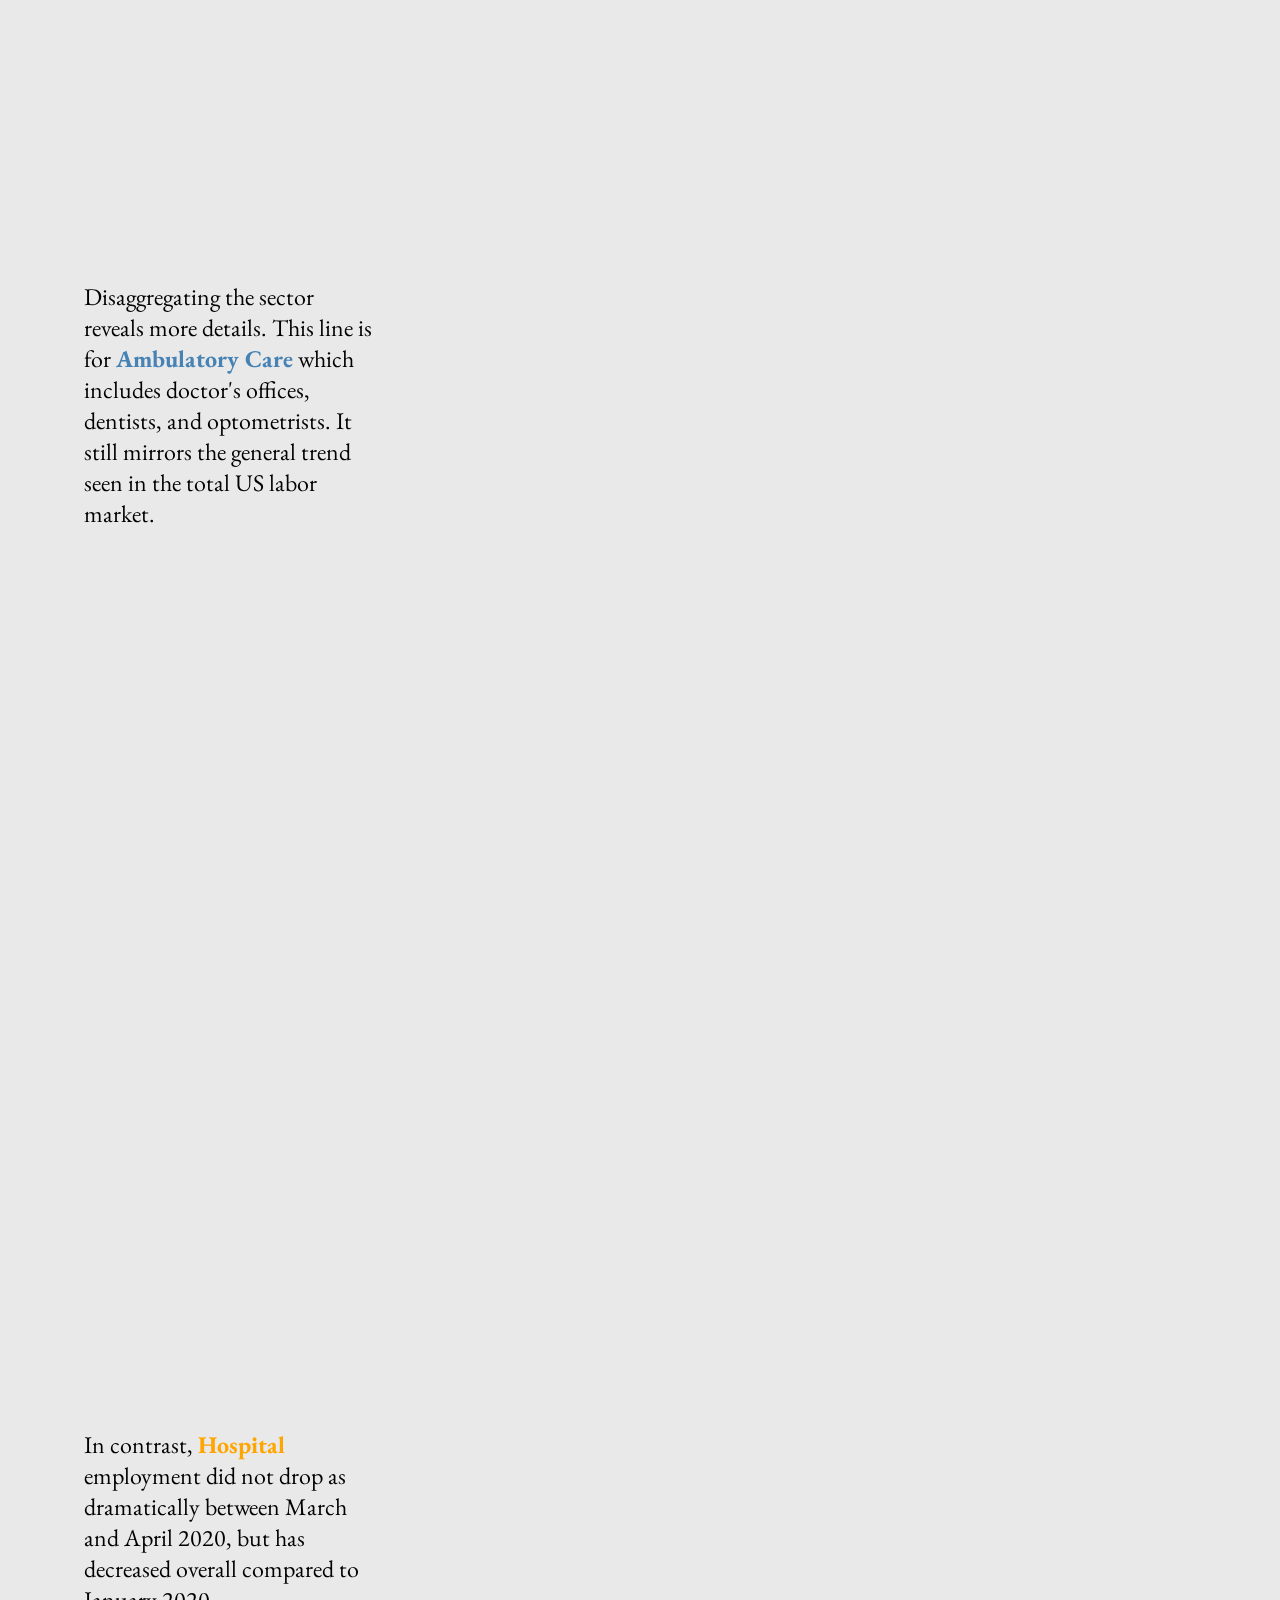
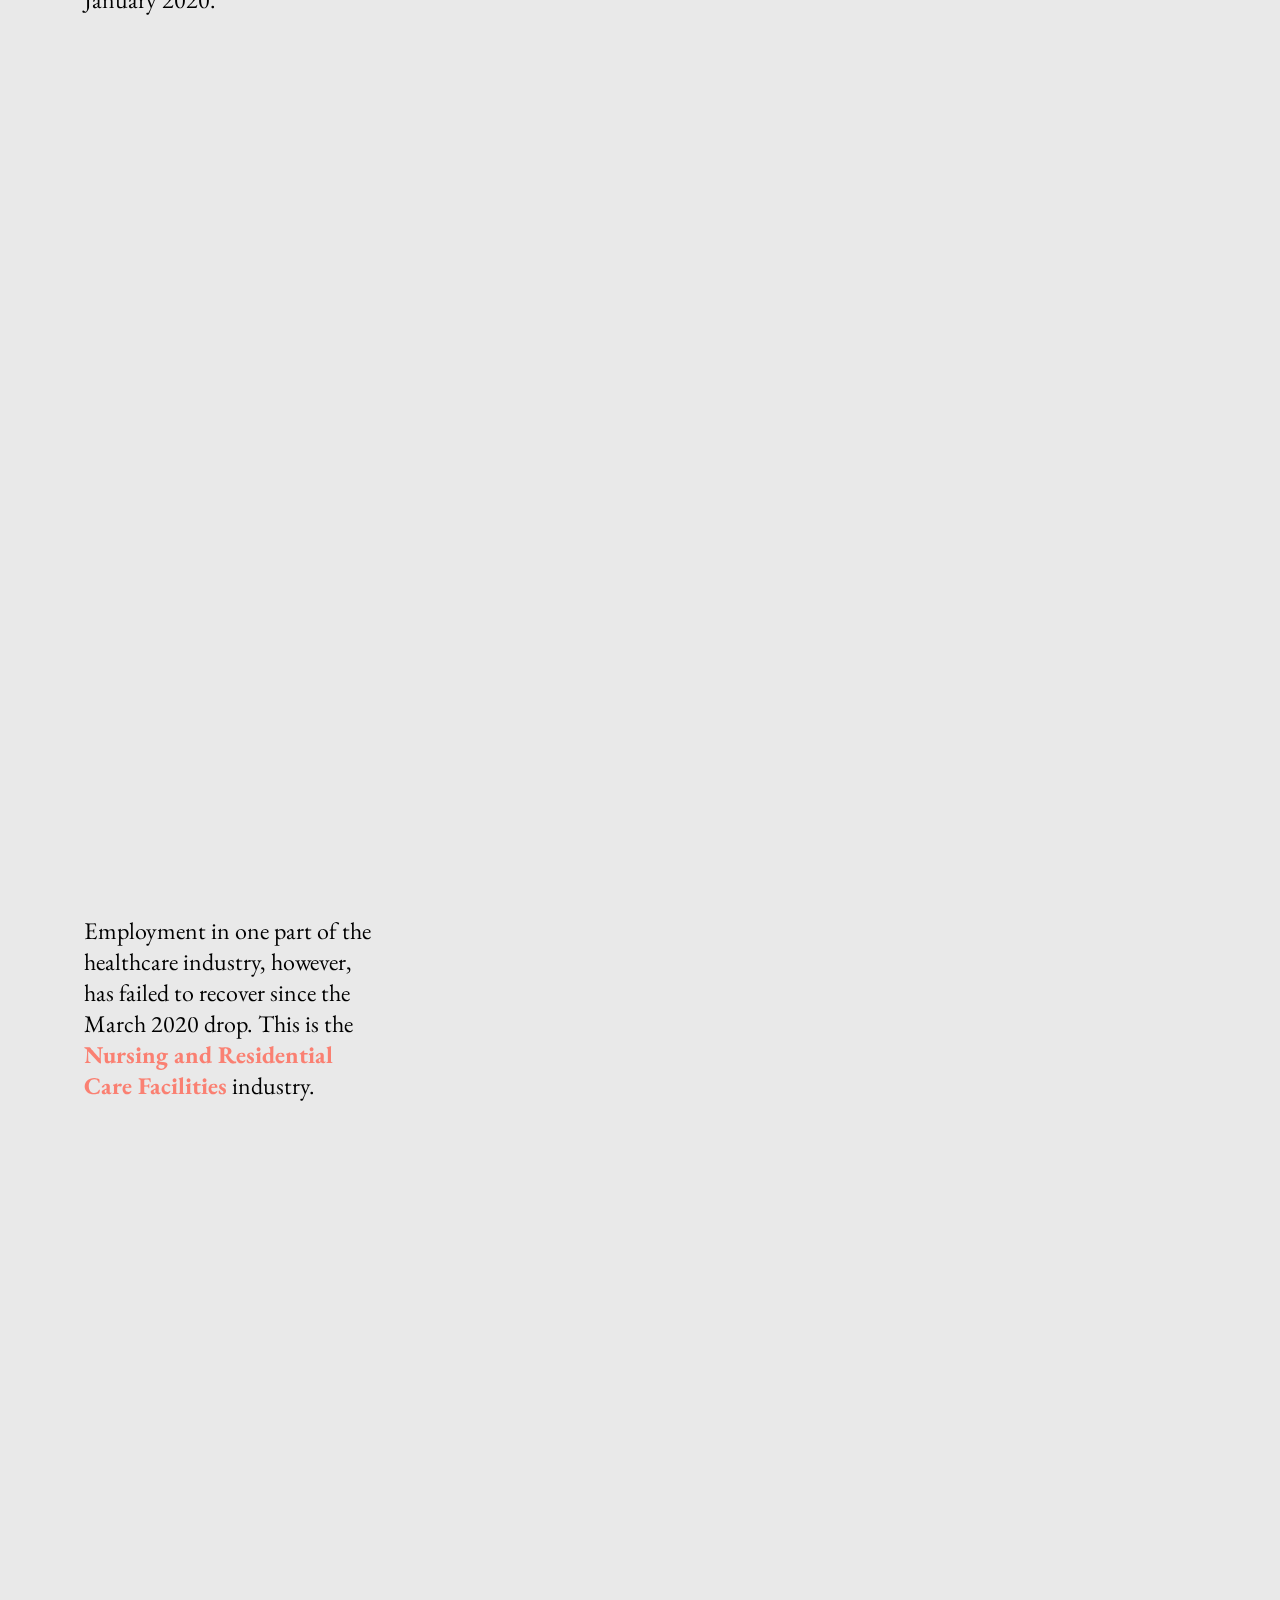
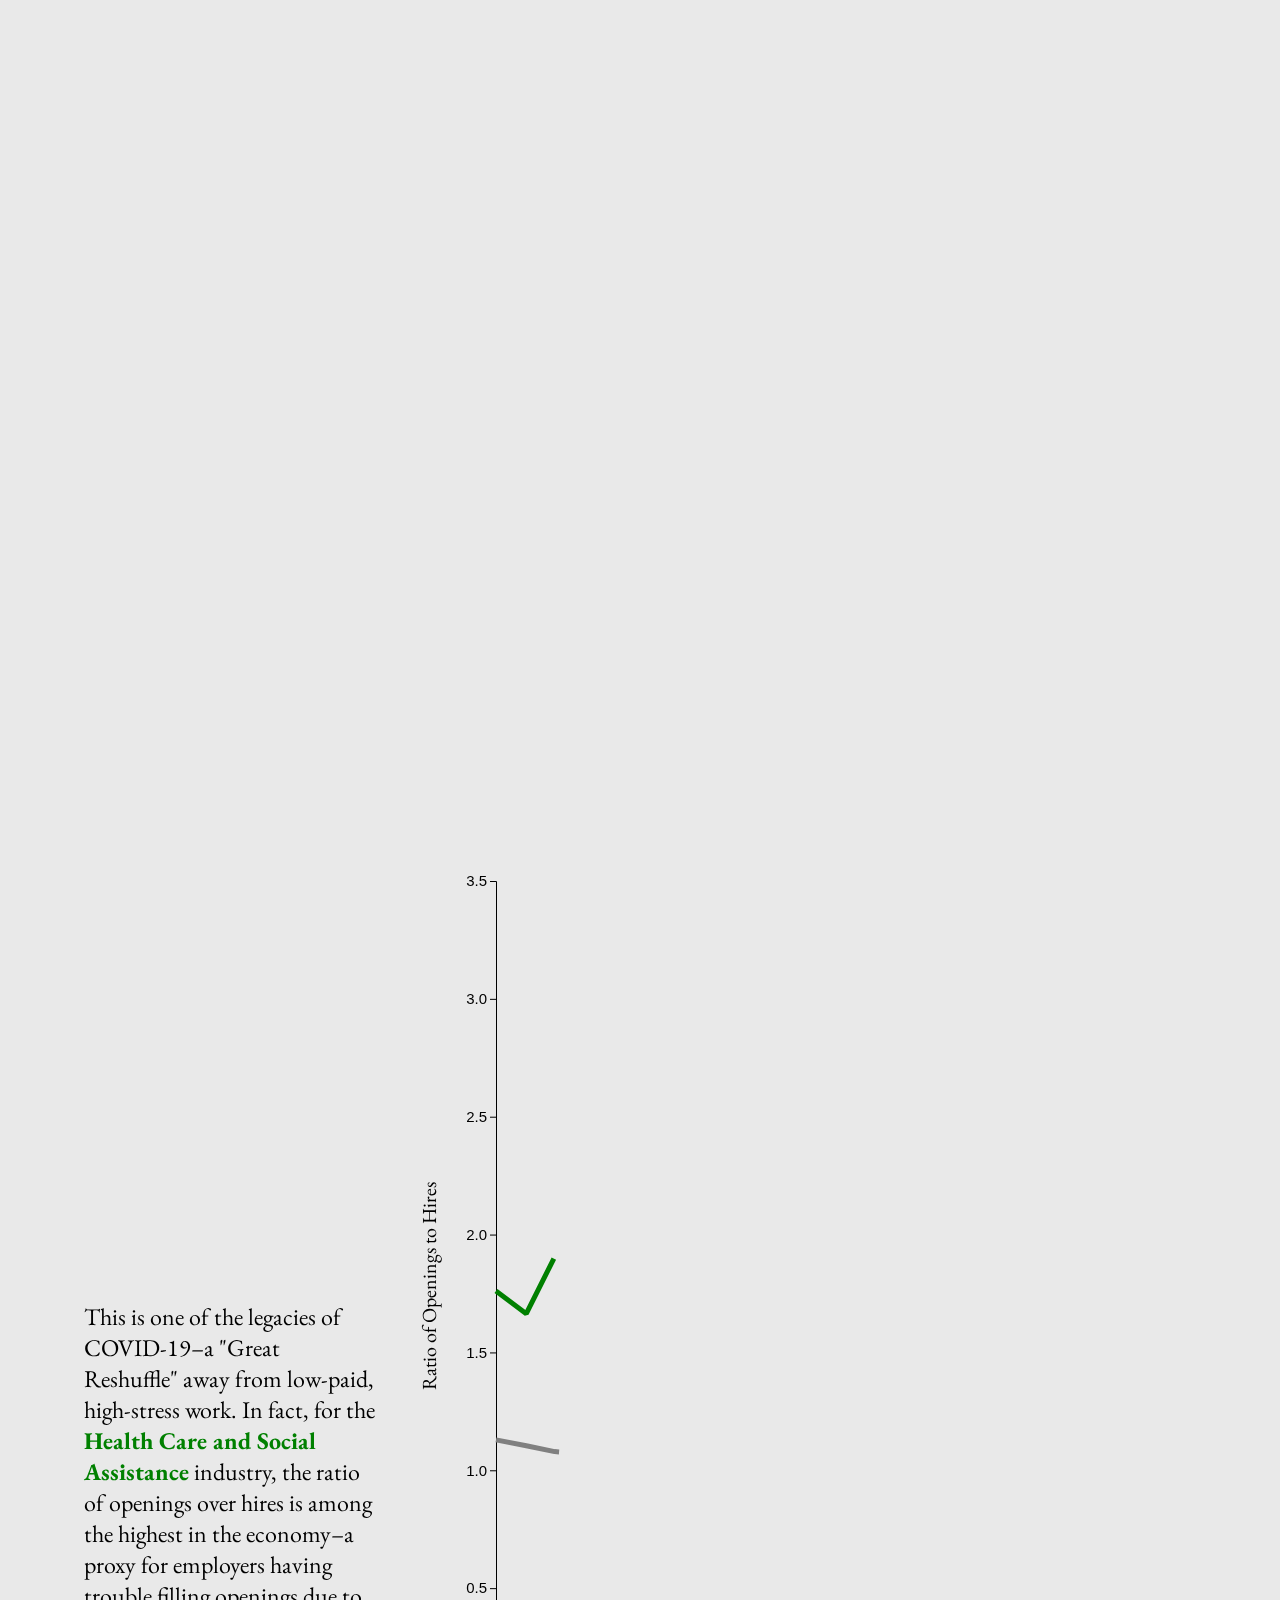
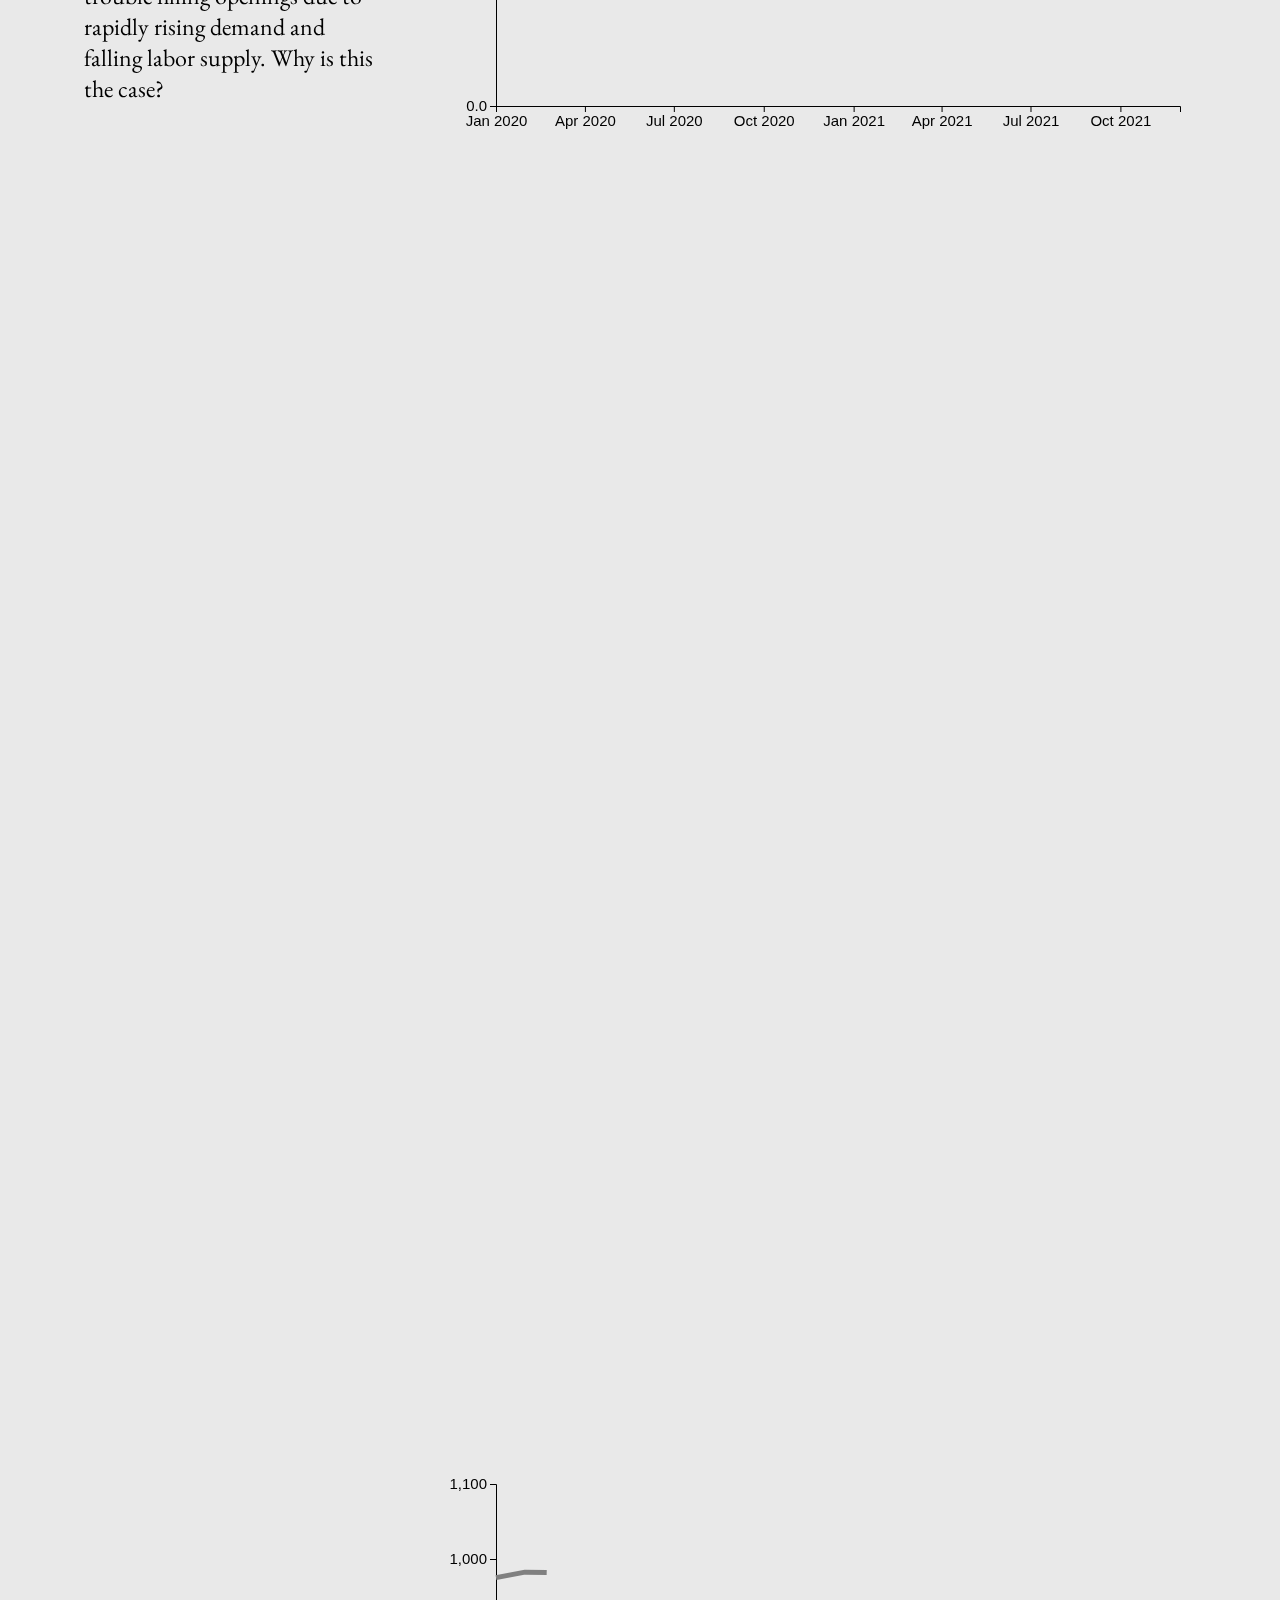
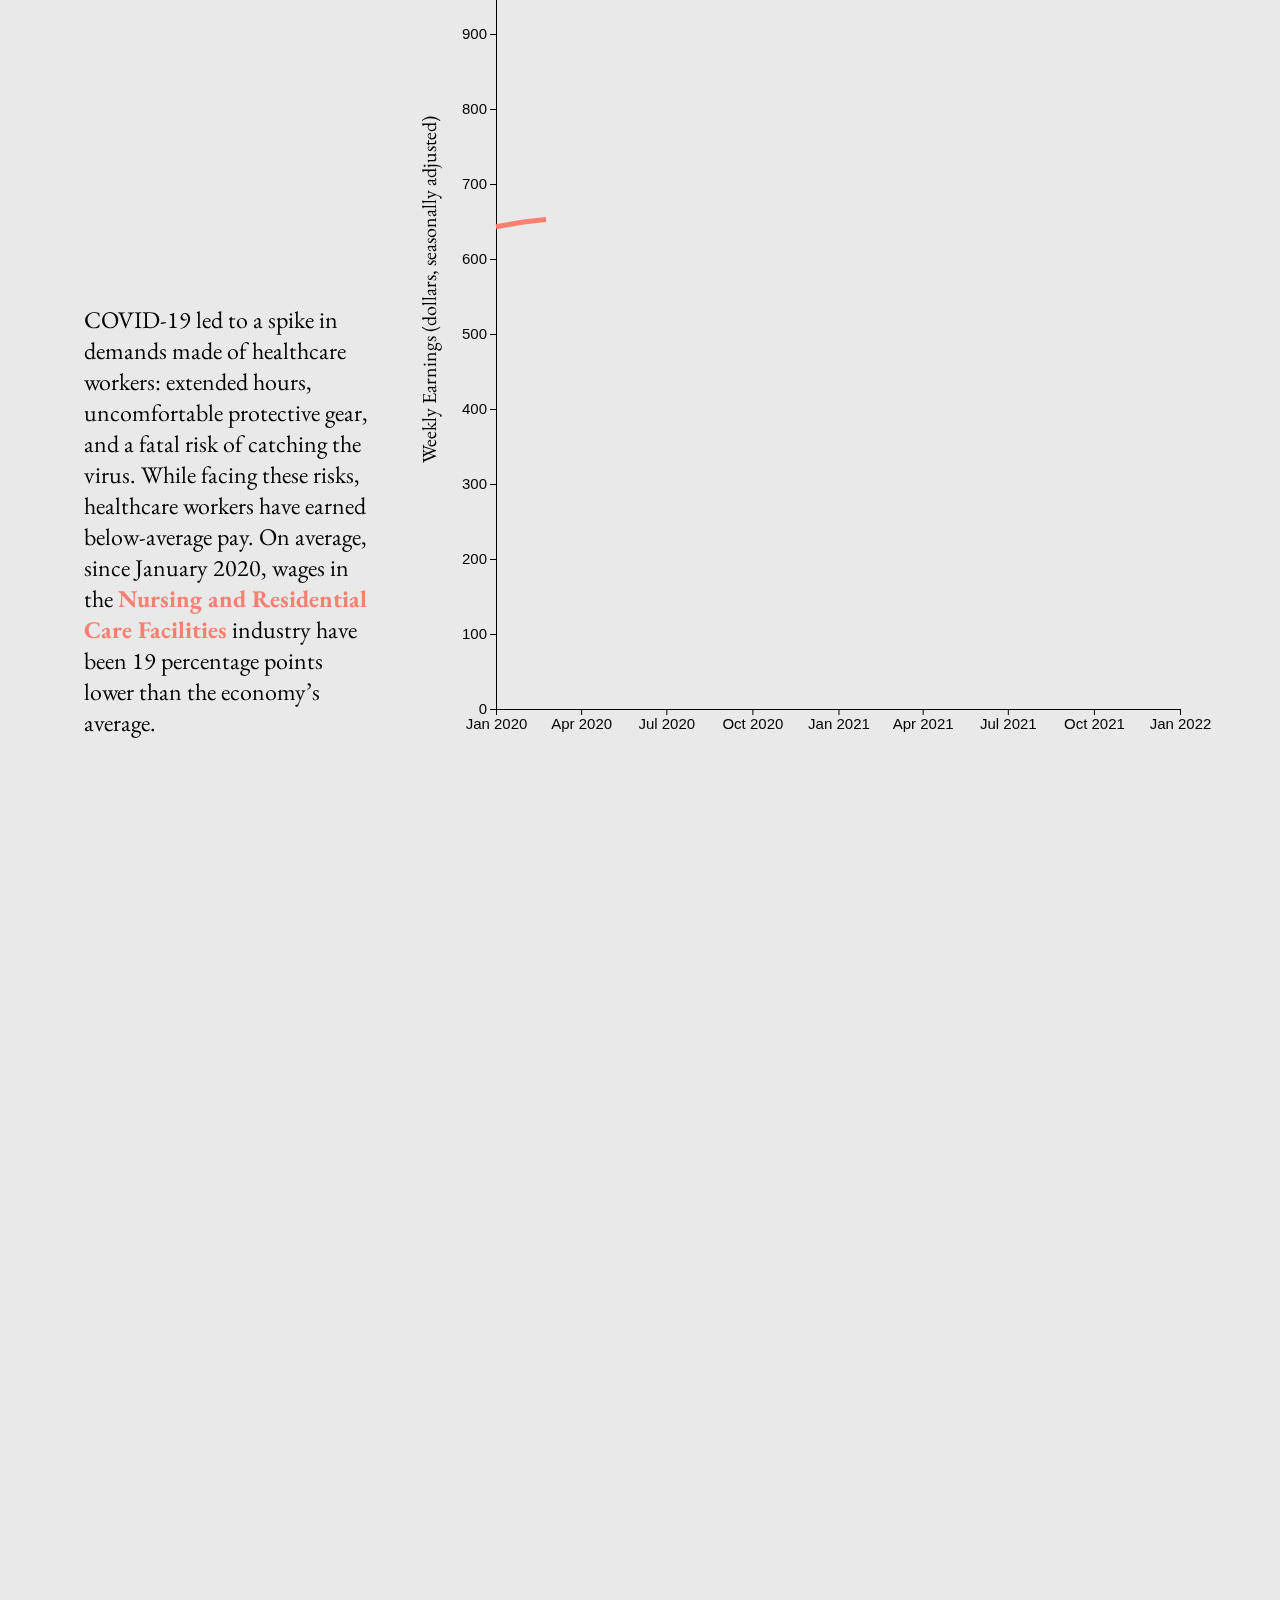
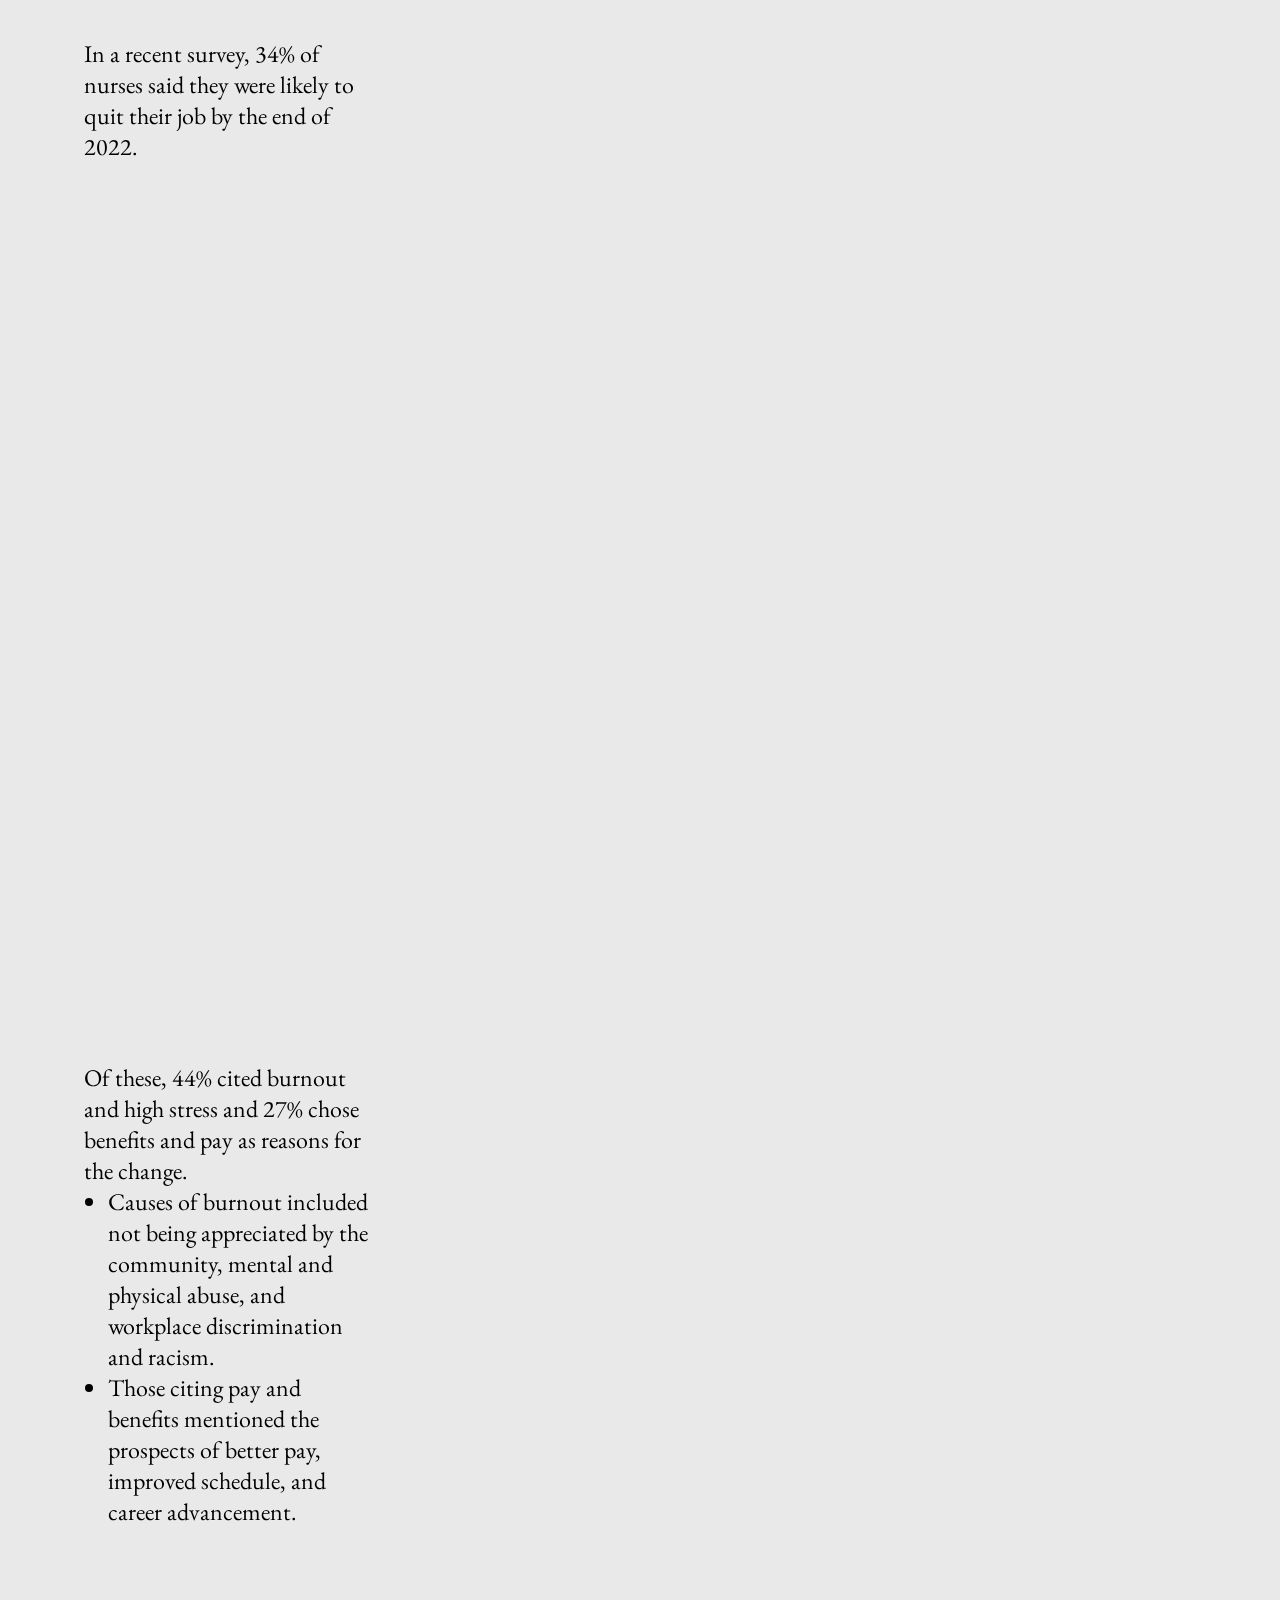
==== commit d8606615: "Further updates for sources" ====
--- a/index.html
+++ b/index.html
@@ -32,7 +32,7 @@
     </div>
 
     <div>
-      A major employer, the <span class="healthcare">Health Care and Social Assistance</span> industry felt the shock too. Here we add data for the percentage change in healthcare employment to our plot showing percentage change in employment against time.
+      A major employer, the <span class="healthcare">Health Care and Social Assistance</span> industry felt the shock too. Here we add healthcare employment data to our plot showing percentage change in employment against time.
     </div>
 
     <div>
@@ -66,7 +66,7 @@
   <div class='graph'></div>
   <div class='sections'>
     <div>
-      COVID-19 led to a spike in demands made of healthcare workers: extended hours, uncomfortable protective gear, and a fatal risk of catching the virus. While facing these risks, healthcare workers haved earned below-average pay. On average, since January 2020, wages in the <span class="nursing">Nursing and Residential Care Facilities</span> industry have been 19 percentage points lower than the economy’s average. 
+      COVID-19 led to a spike in demands made of healthcare workers: extended hours, uncomfortable protective gear, and a fatal risk of catching the virus. While facing these risks, healthcare workers have earned below-average pay. On average, since January 2020, wages in the <span class="nursing">Nursing and Residential Care Facilities</span> industry have been 19 percentage points lower than the economy’s average. 
     </div>
     <div>
       In a recent survey, 34% of nurses said they were likely to quit their job by the end of 2022. 
@@ -75,7 +75,7 @@
        Of these, 44% cited burnout and high stress and 27% chose benefits and pay as reasons for the change.
       <ul>
         <li>Causes of burnout included not being appreciated by the community, mental and physical abuse, and workplace discrimination and racism.</li>
-        <li>Pay and benefits included the prospects of better pay, improved schedule, and career advancement.</li>
+        <li>Those citing pay and benefits mentioned the prospects of better pay, improved schedule, and career advancement.</li>
        </ul>
     </div>
   </div>
@@ -91,7 +91,7 @@
       <span class="quote">"In New York, travelers could make $10,000 or more. The average salary of a staff nurse in Texas is about $75,000; a traveler could make that in months."</span>
     </p>
     <p>
-      Despite momentary high earnings for some travelling nurses, the future is not bright because this freelance model is unsustainable because it does not fix the underlying labor shortage in the industry. 
+      Despite momentary high earnings for some travelling nurses, the future is not bright because this freelance model is unsustainable—it places additional burdens on nursing staff and does not fix the underlying labor shortage in the industry. 
     </p>
   </div>
 </div>
@@ -121,16 +121,21 @@
 </div>
 <div class="footer flex-container">
   <div class="flex-item-left">Created by Noelle Fa-Kaji, Daniela Perez, and Shahan Shahid Nawaz for INFO247: Information Visualization and Presentation, Spring 2022</div>
-  <div class="flex-item-right">Sources:
+  <div class="flex-item-right">Code Sources:
     <ul>
       <li>Scroll library <a href='https://1wheel.github.io/graph-scroll/'>graph-scroll.js</a></li>
       <li><a href="https://observablehq.com/@blosky/animated-line-chart">Line animation helper by Pablo Gutierrez</a></li>
       <li><a href="https://bl.ocks.org/davidhand/af31f12d22ee8c81e6a9f8ae4a85a050">Sankey with particles</a></li>
+    </ul>
+    Information Sources:
+    <ul>
+      <li>Aleccia, J. et al. (2021). <a href="https://www.theguardian.com/us-news/ng-interactive/2020/dec/22/why-were-counting-every-us-healthcare-worker-who-dies-from-coronavirus">Lost on the frontline</a>. The Guardian.</li>
       <li>Bureau of Labor Statistics. <a href="https://www.bls.gov/ces/">Current employment statistics - CES (national)</a>.</li>
       <li>Bureau of Labor Statistics. <a href="https://www.bls.gov/jlt/">Job openings and labor turnover survey (JOLTS)</a>.</li>
+      <li>Incredible Health. (2022). <a href="https://www.incrediblehealth.com/blog/nursing-report-covid-19-2022">Study: 34% of nurses plan to leave their current role by the end of 2022</a>.</li>
       <li>Turner, A. (2022). <a href="https://altarum.org/news/2021-health-employment-tale-three-settings">Perspective: 2021 Health Employment—A Tale of Three Settings</a>. Altarum.</li>
-      <li>Incredible Health. (2022). <a href="https://www.incrediblehealth.com/blog/nursing-report-covid-19-2022">Study: 34% of nurses plan to leave their current role by the end of 2022</a>.</li>
-      <li>The Guardian. (2021). <a href="https://www.theguardian.com/us-news/ng-interactive/2020/dec/22/why-were-counting-every-us-healthcare-worker-who-dies-from-coronavirus">Lost on the frontline</a></li>
+      <li>The White House. (2022). <a href="https://www.whitehouse.gov/briefing-room/statements-releases/2022/02/28/fact-sheet-protecting-seniors-and-people-with-disabilities-by-improving-safety-and-quality-of-care-in-the-nations-nursing-homes/">FACT SHEET: Protecting Seniors by Improving Safety and Quality of Care in the Nation’s Nursing Homes</a></li>
+    </ul>
   </div>
 </div>
 
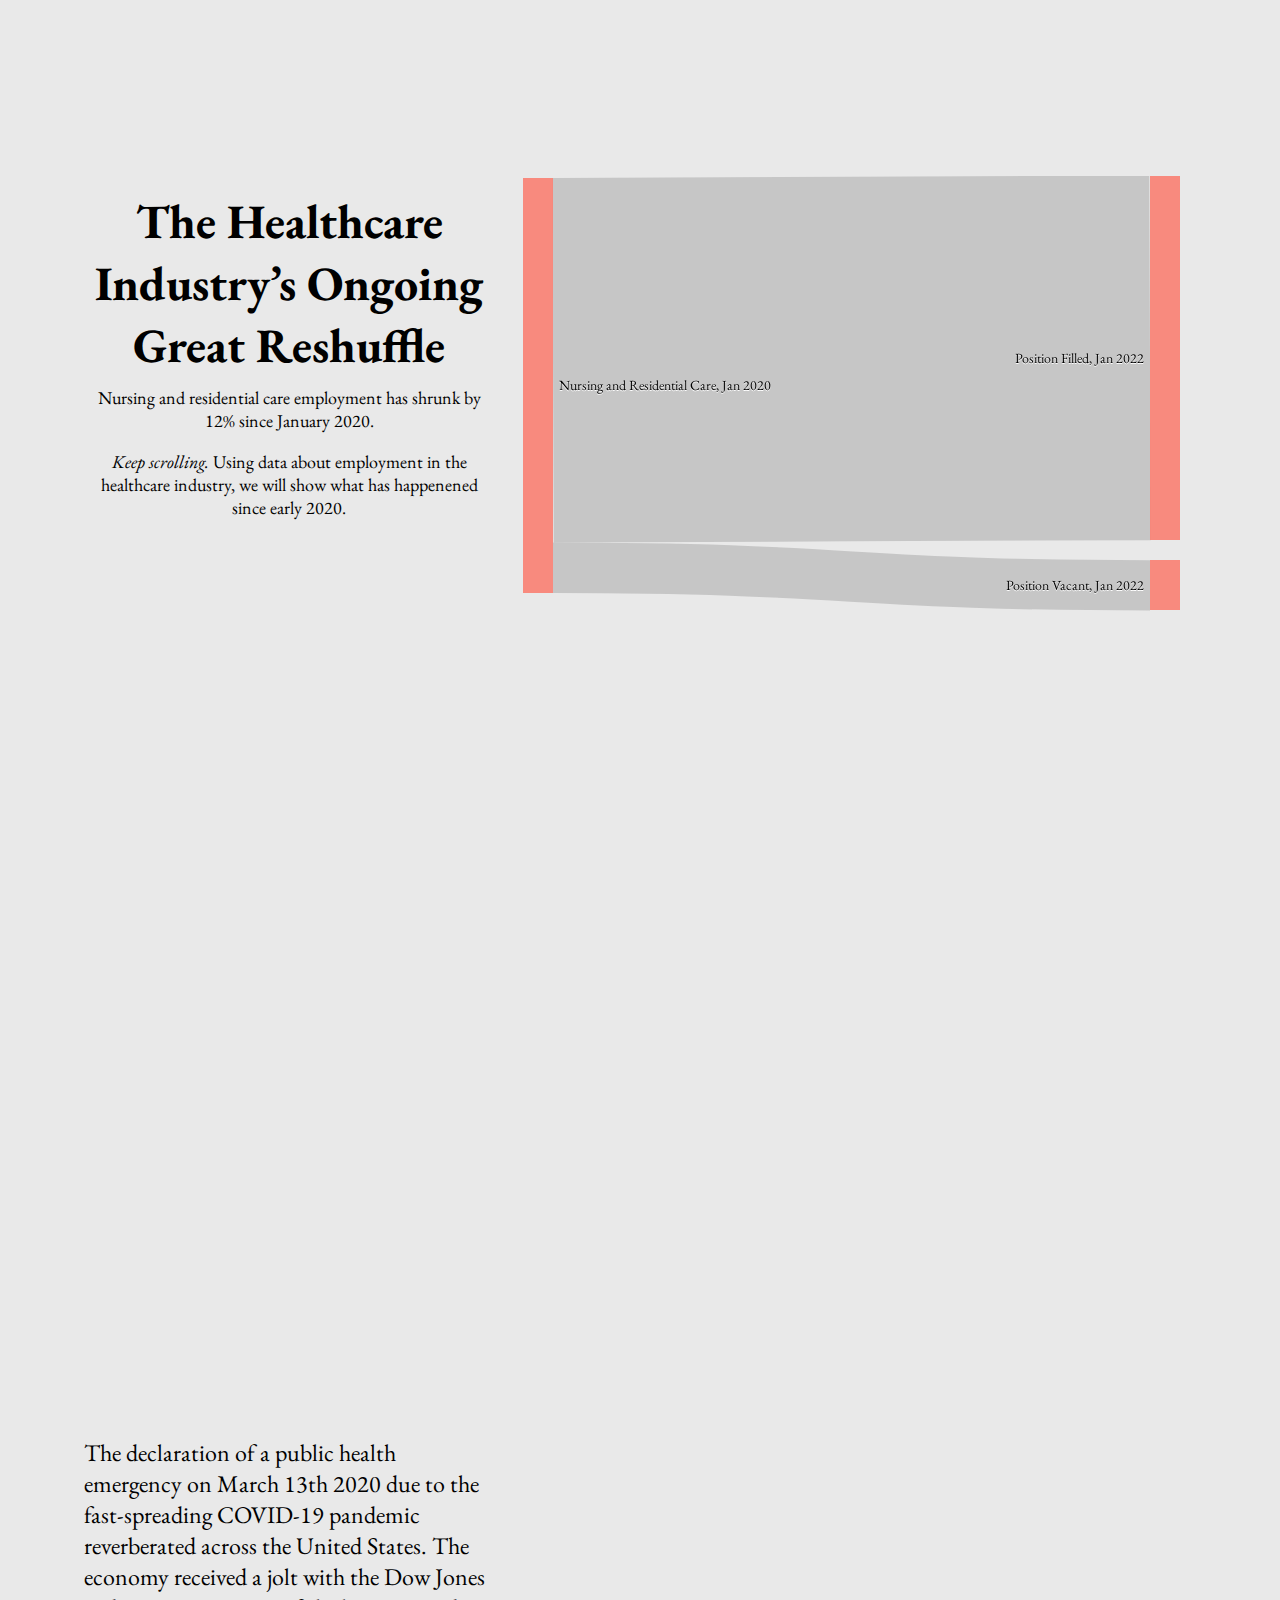
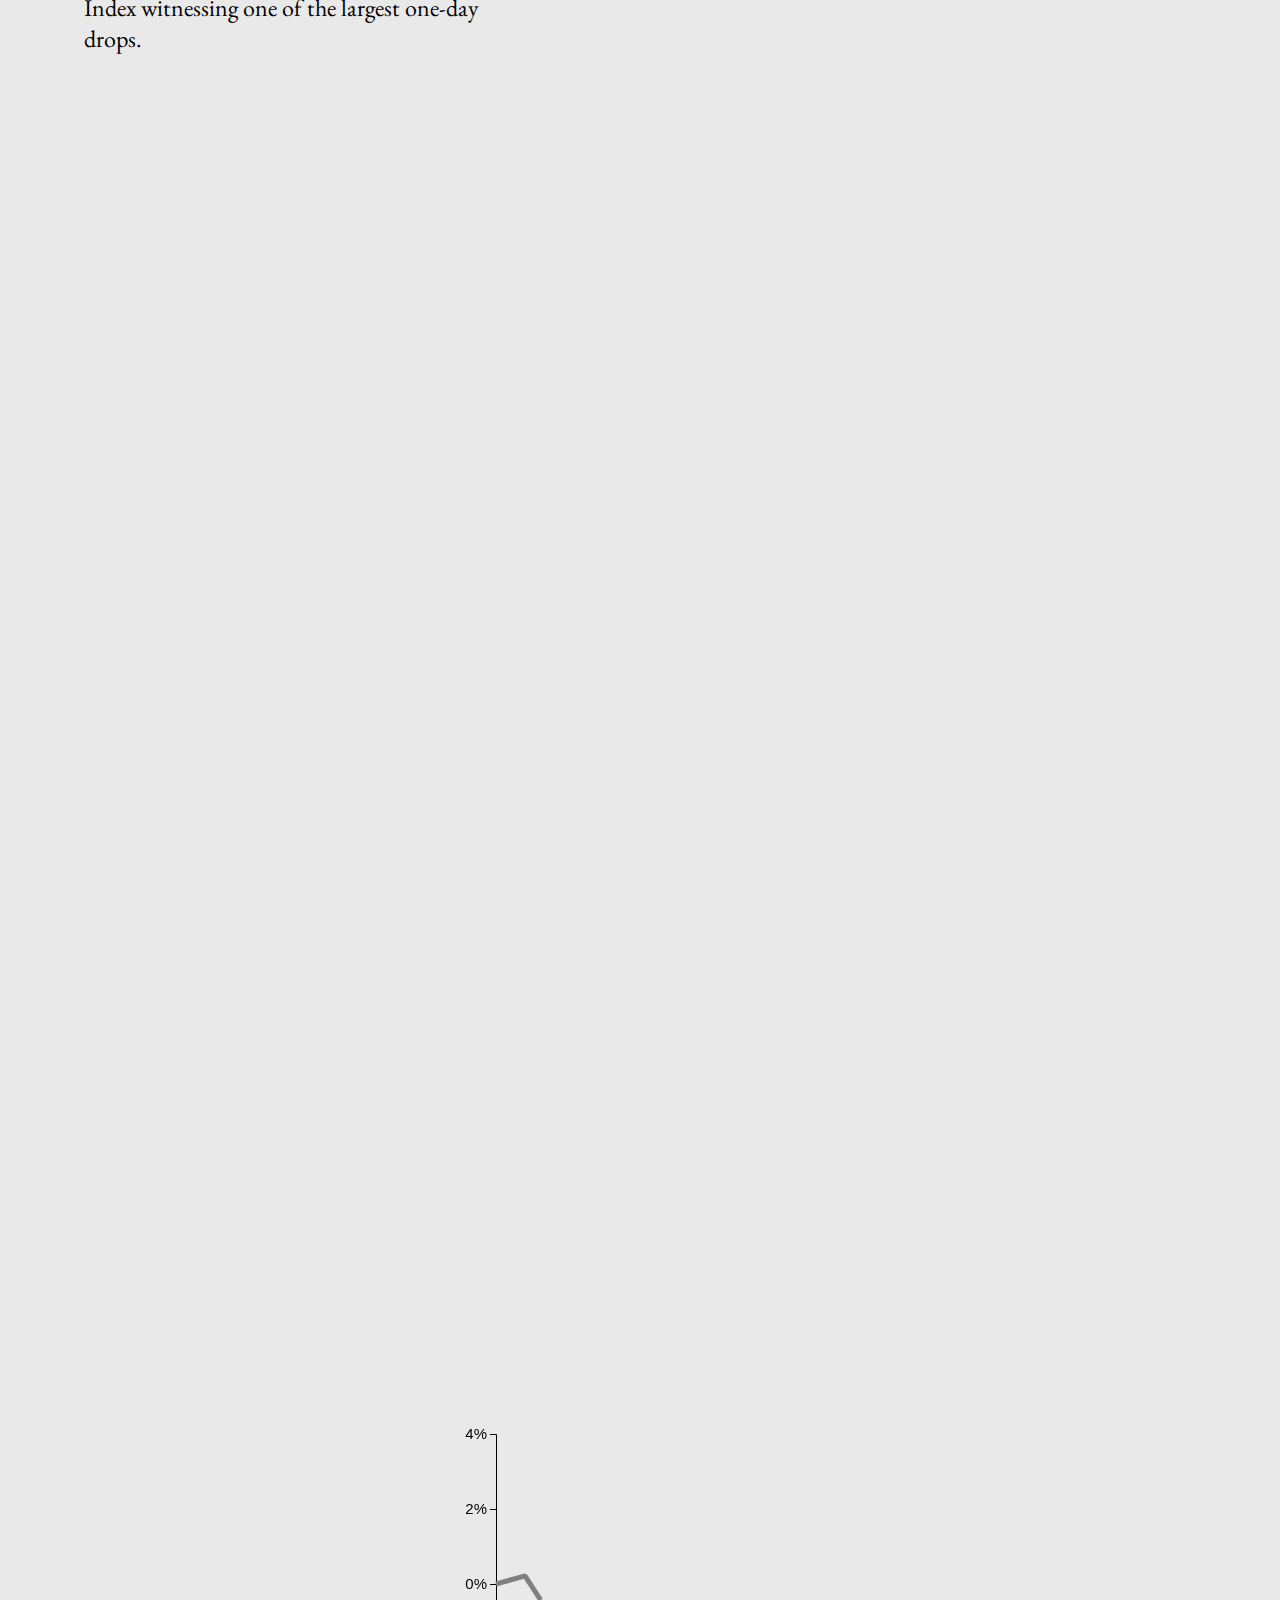
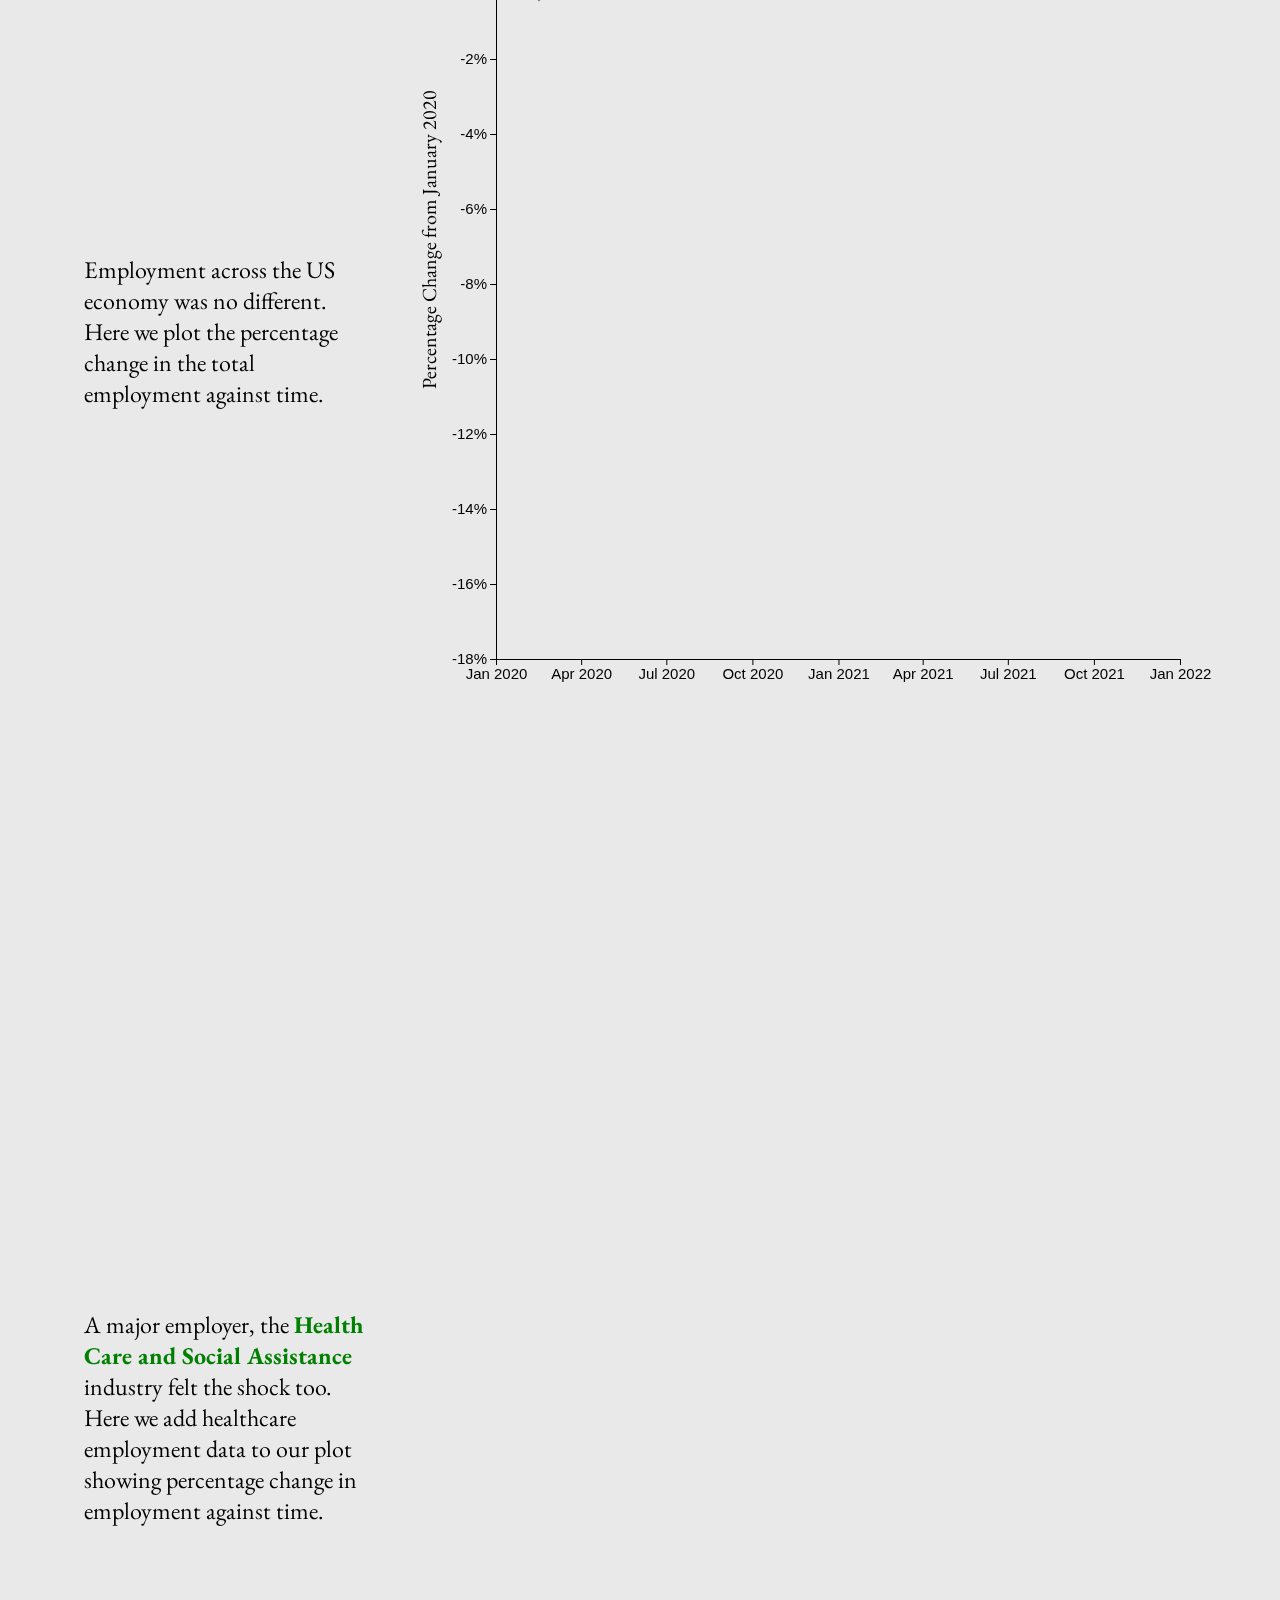
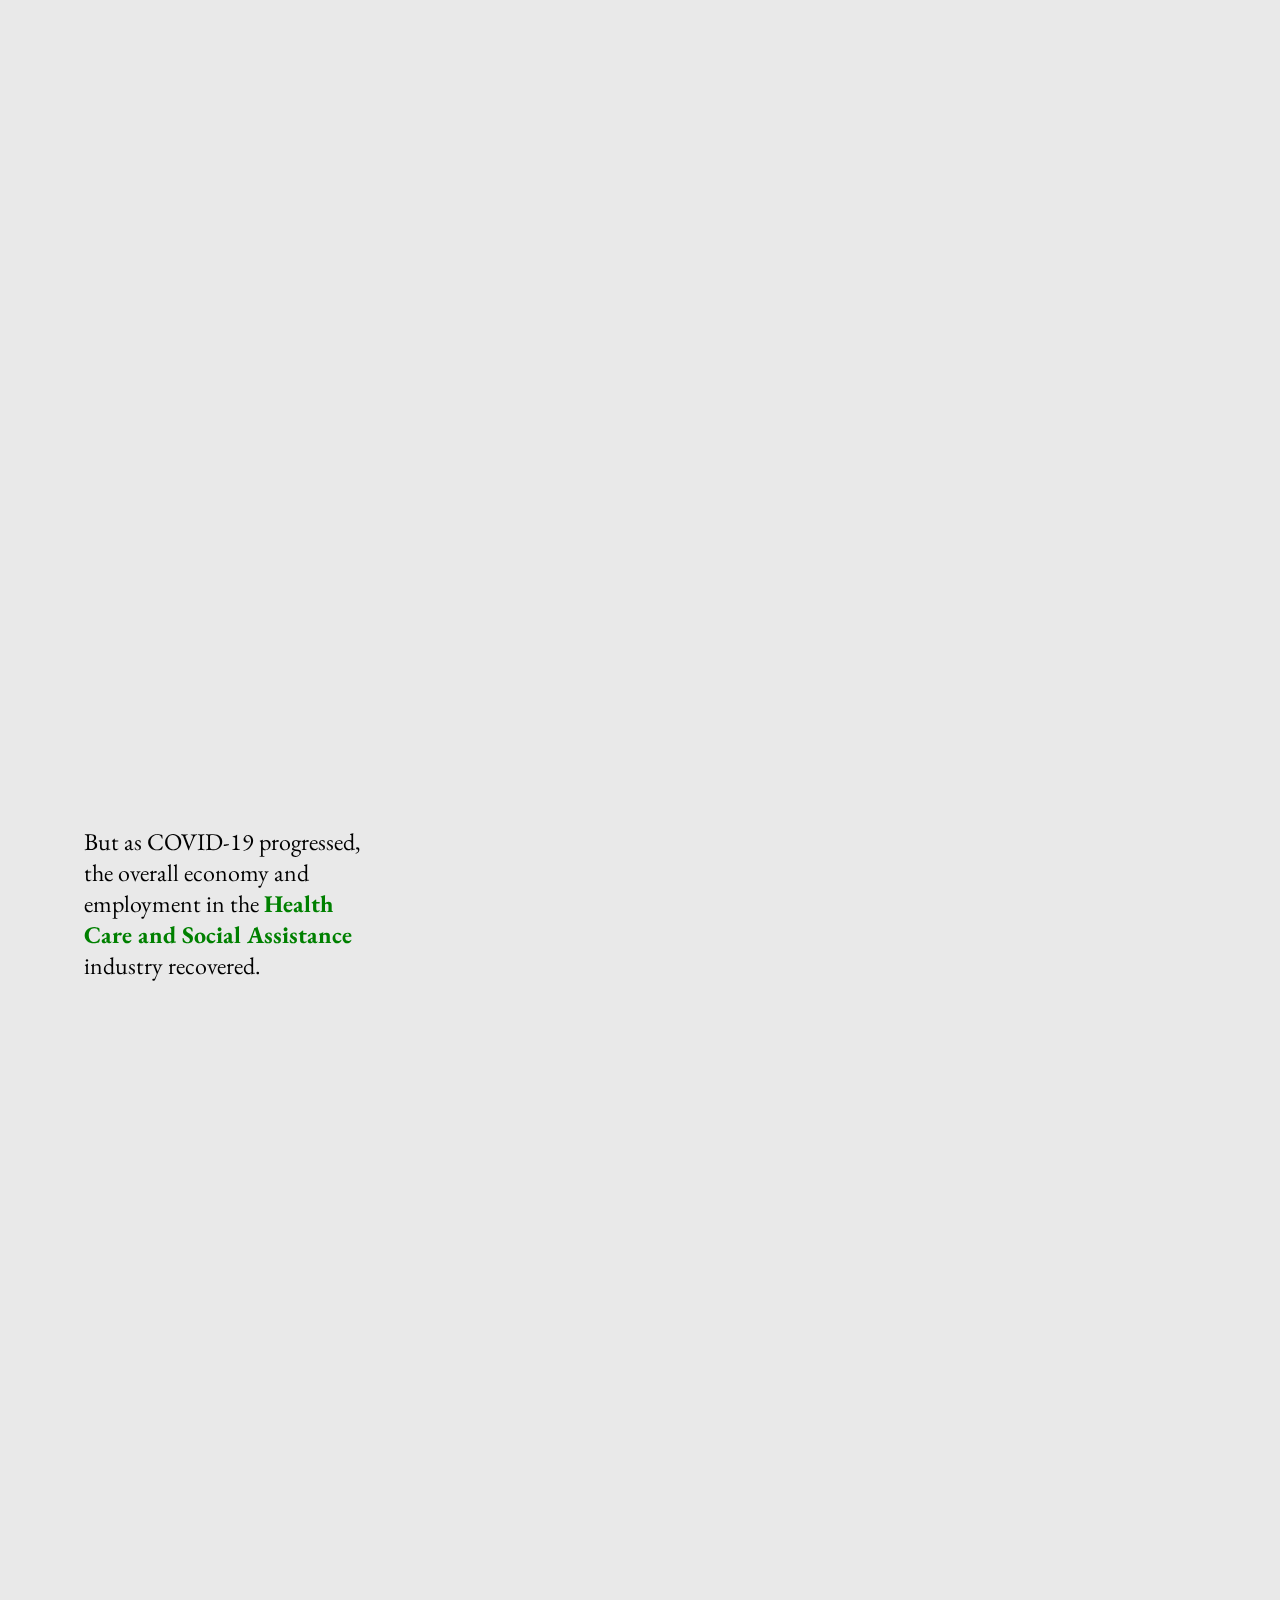
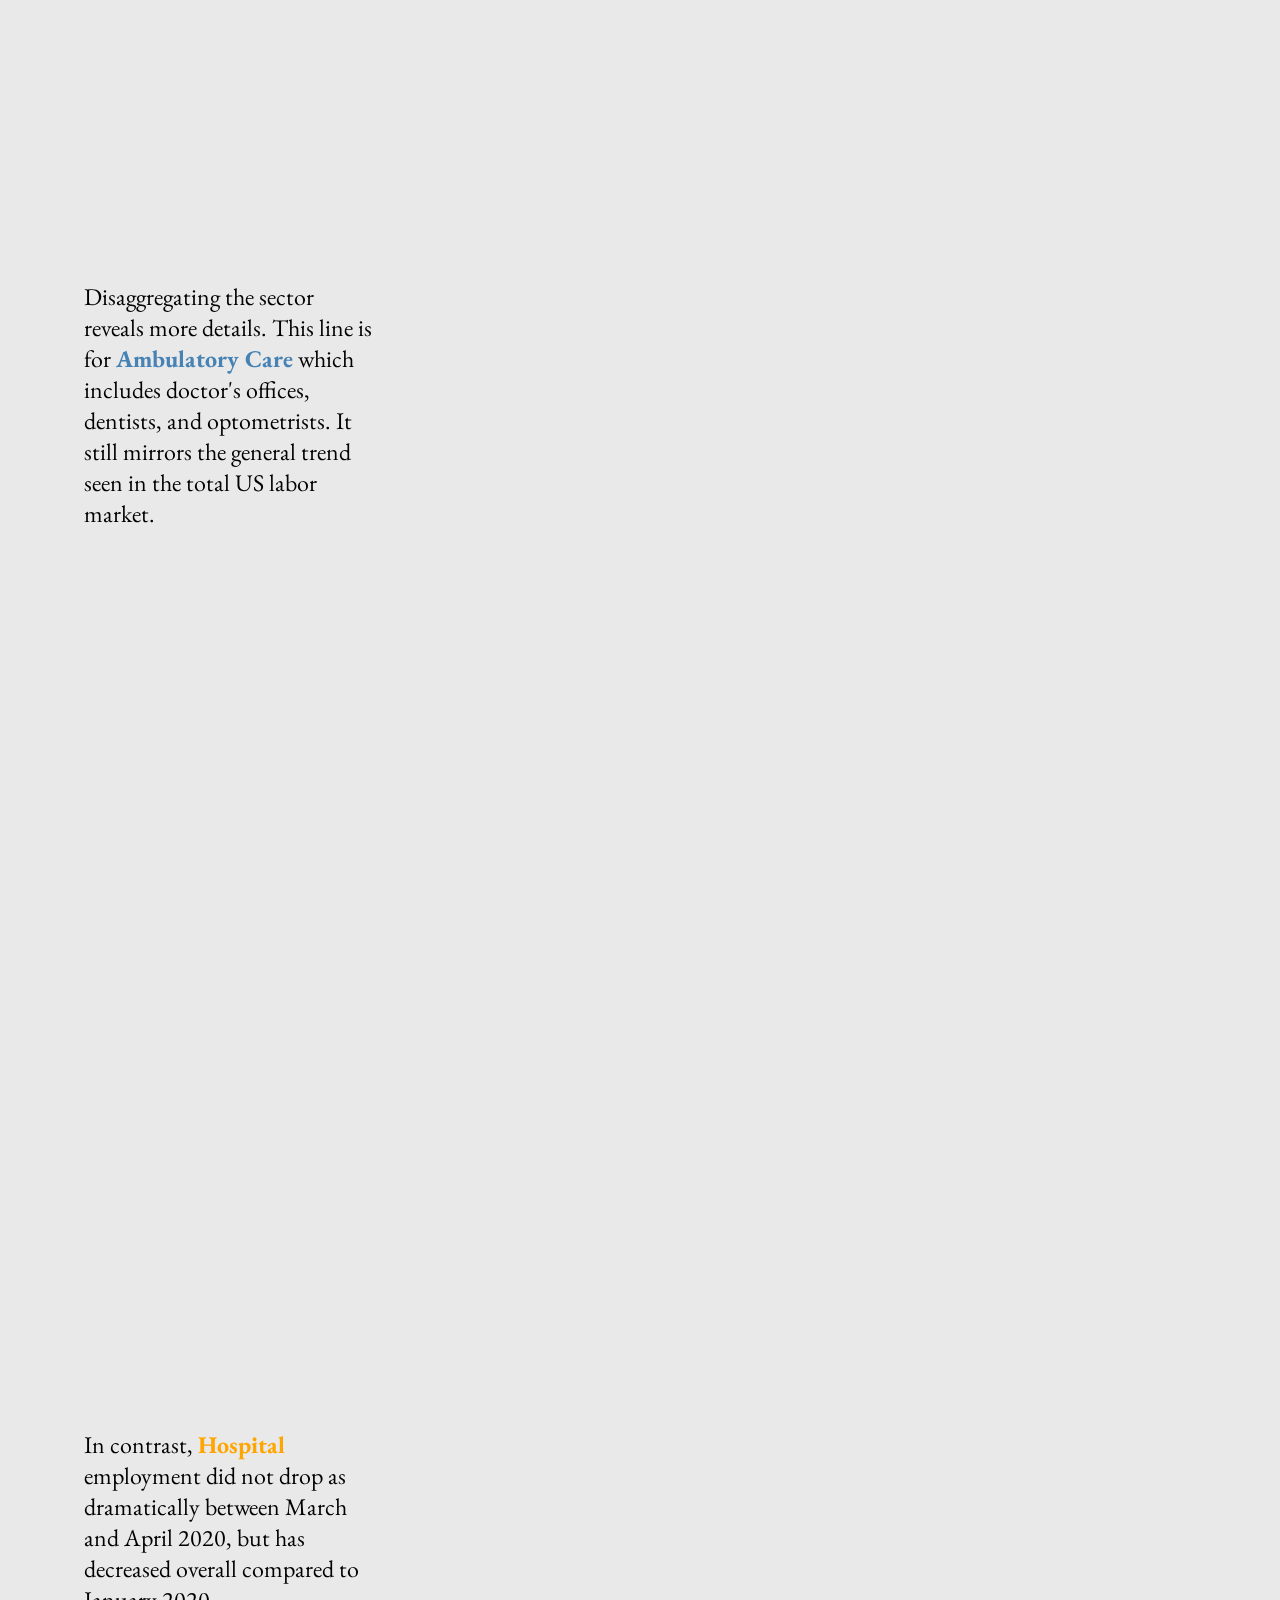
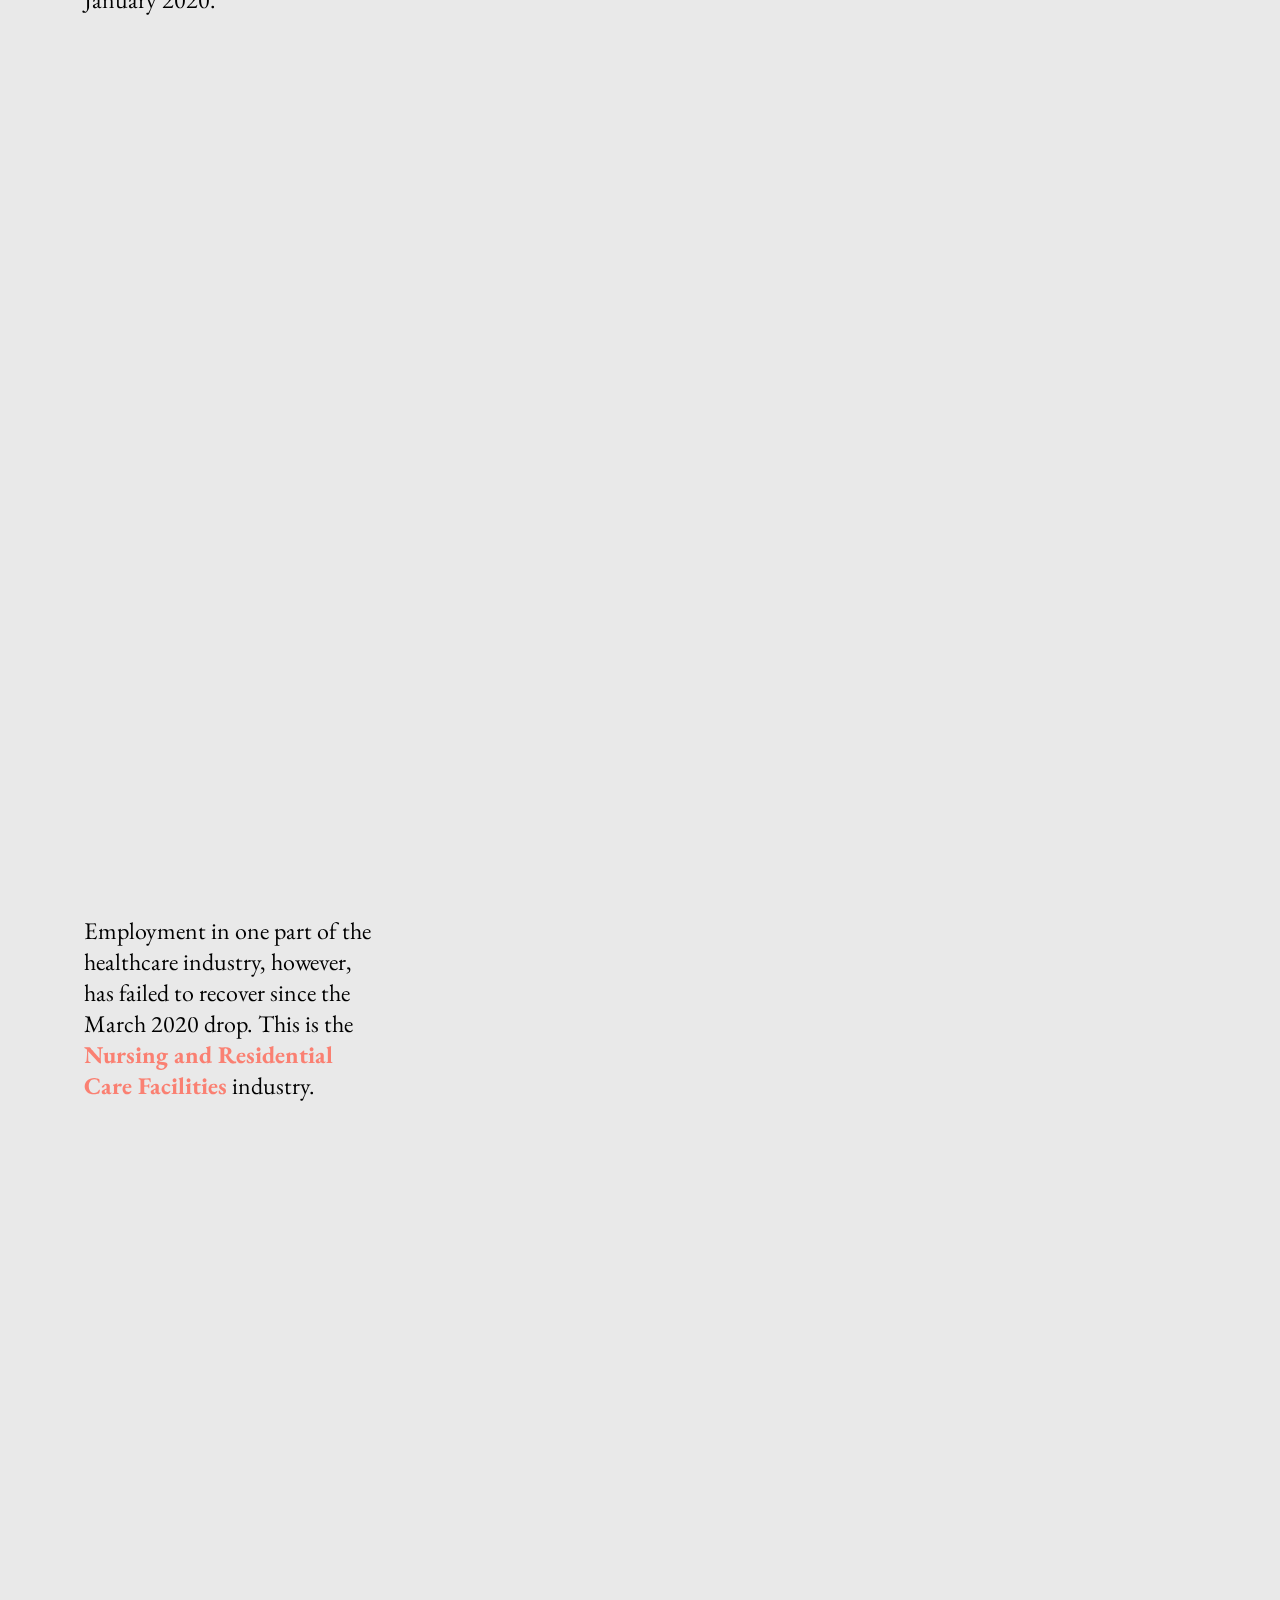
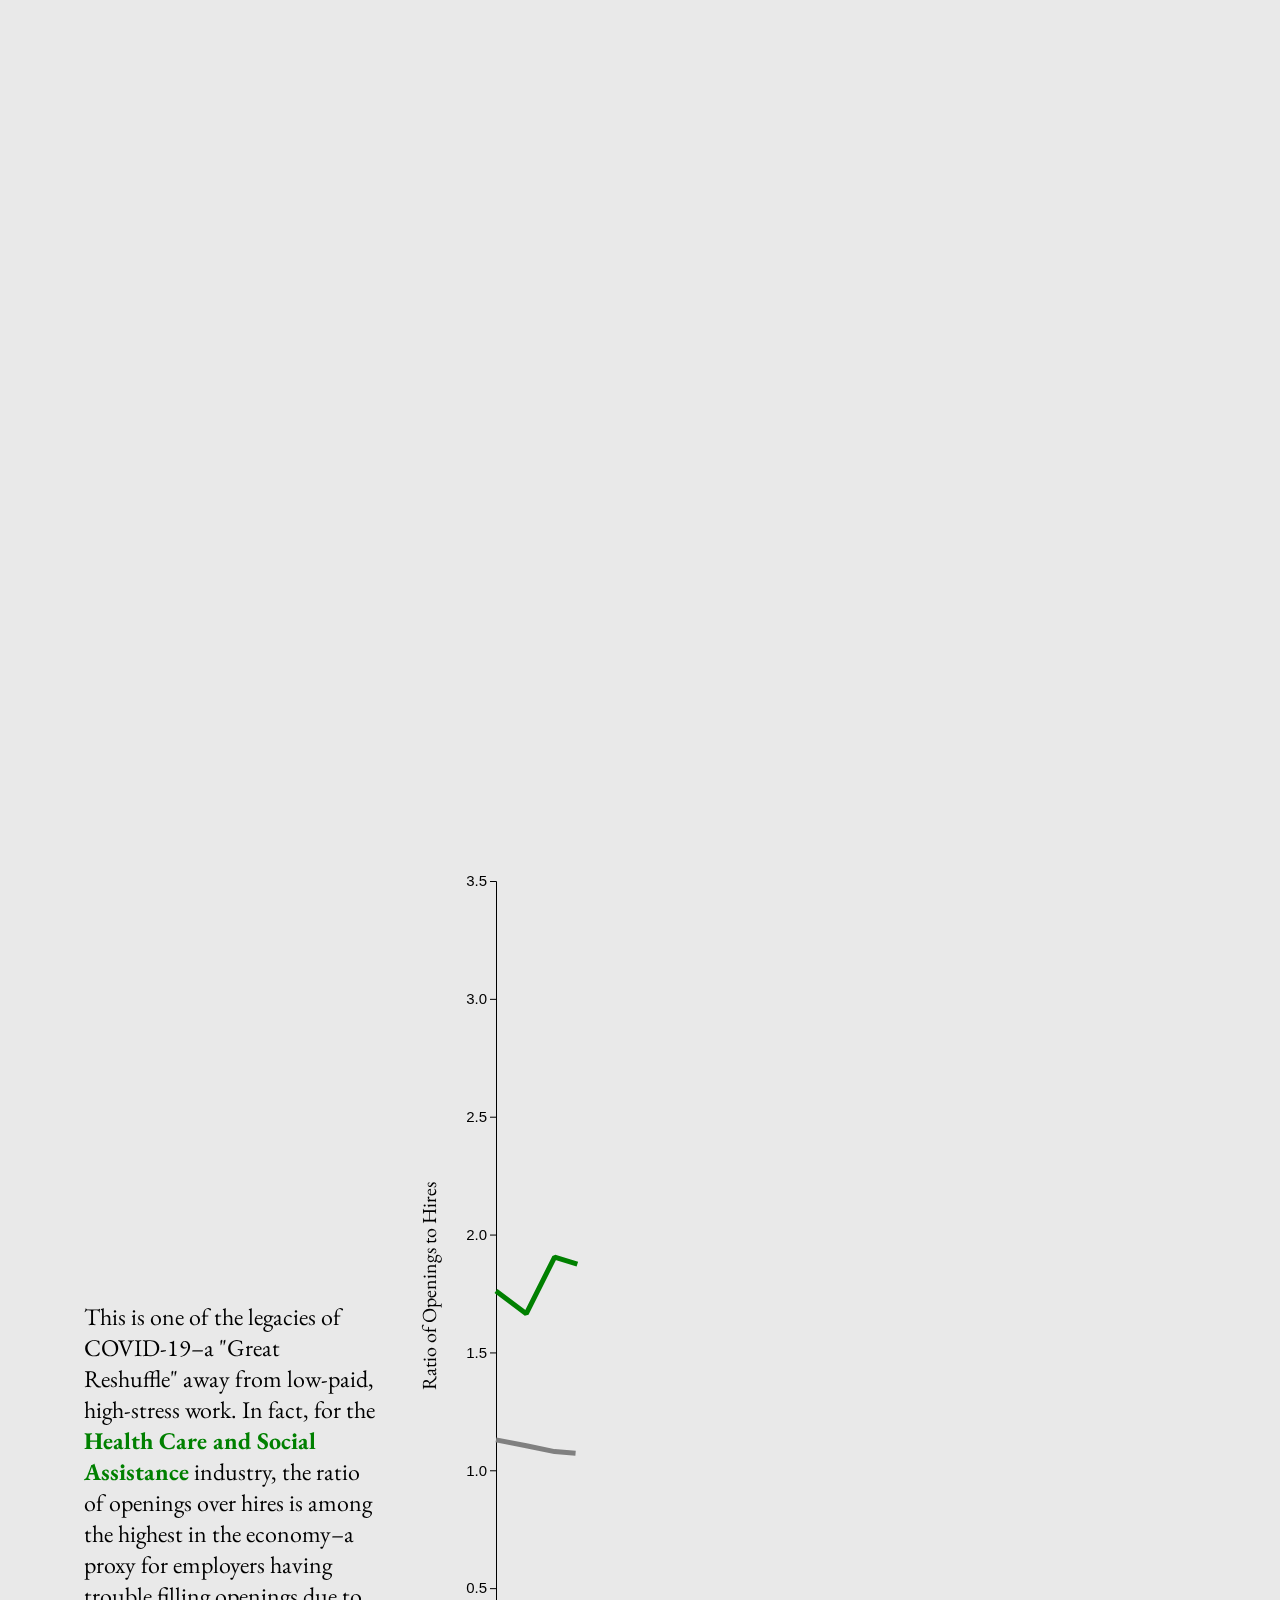
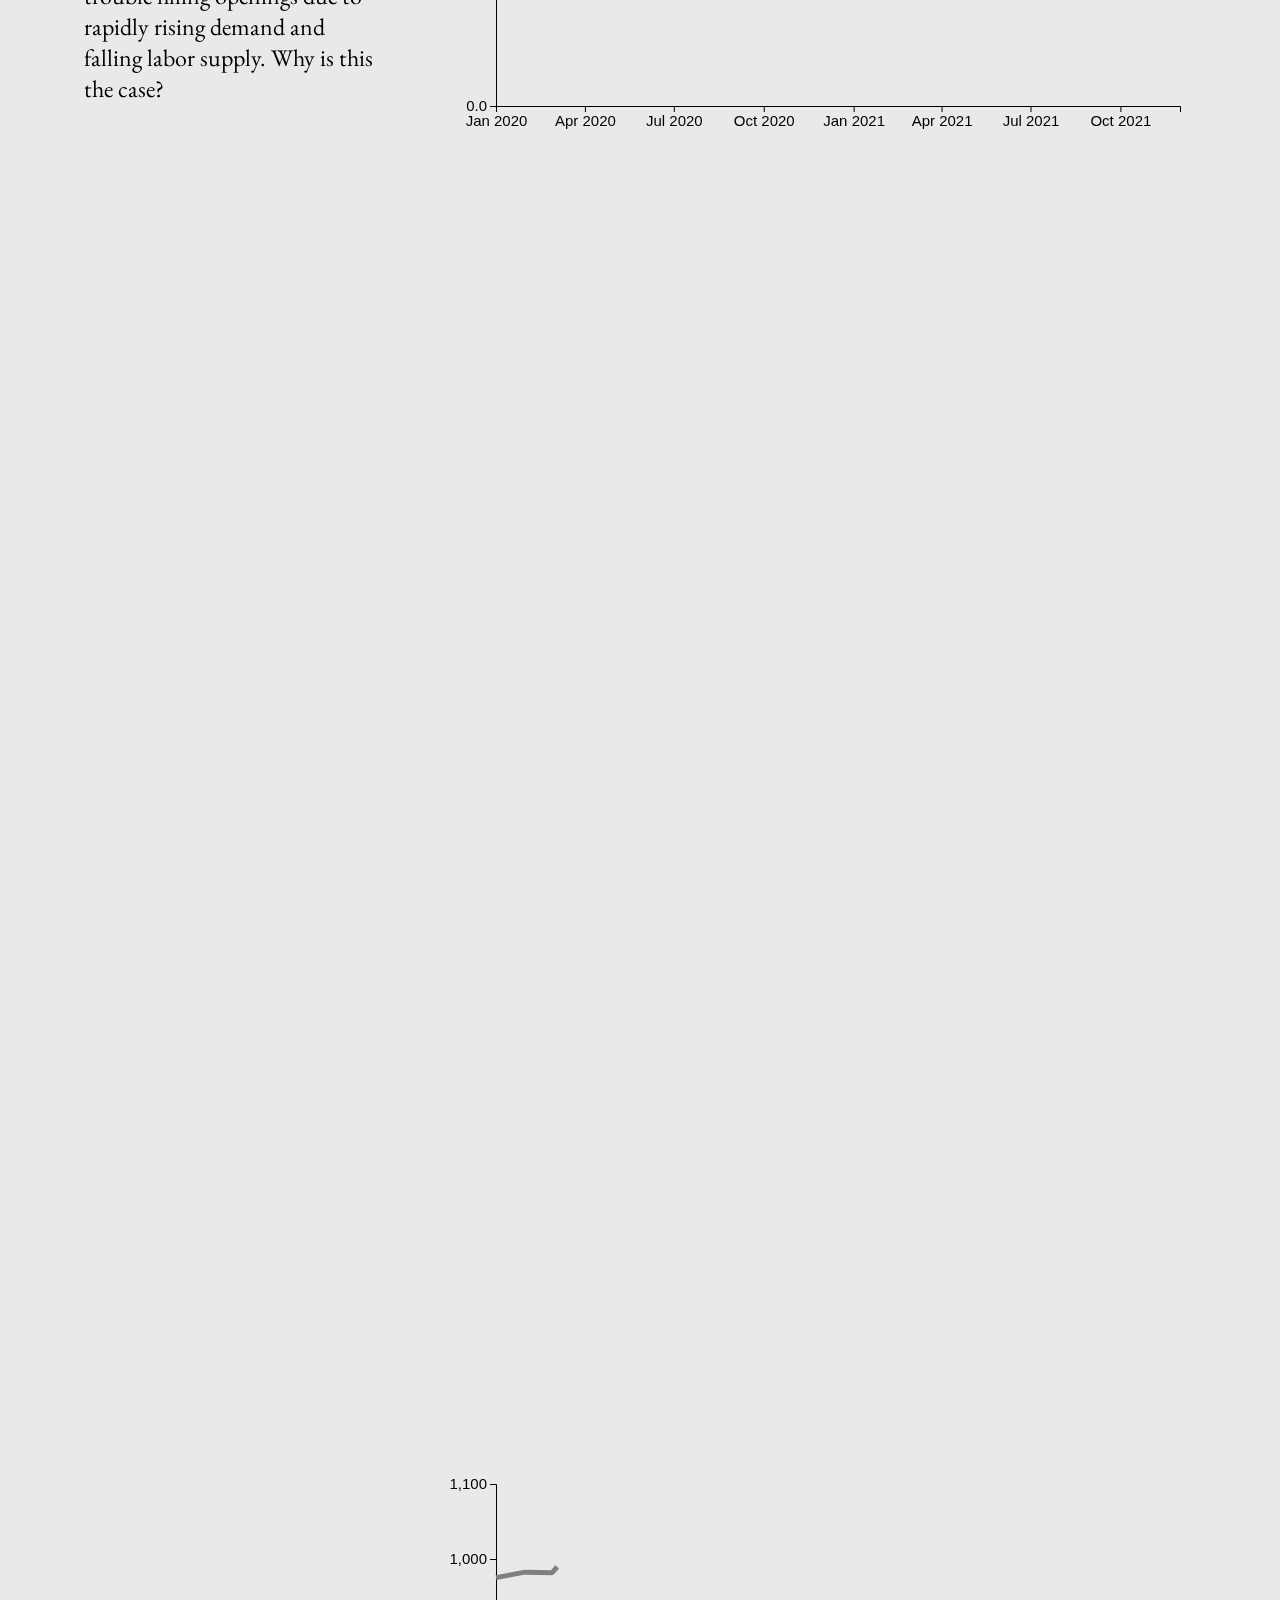
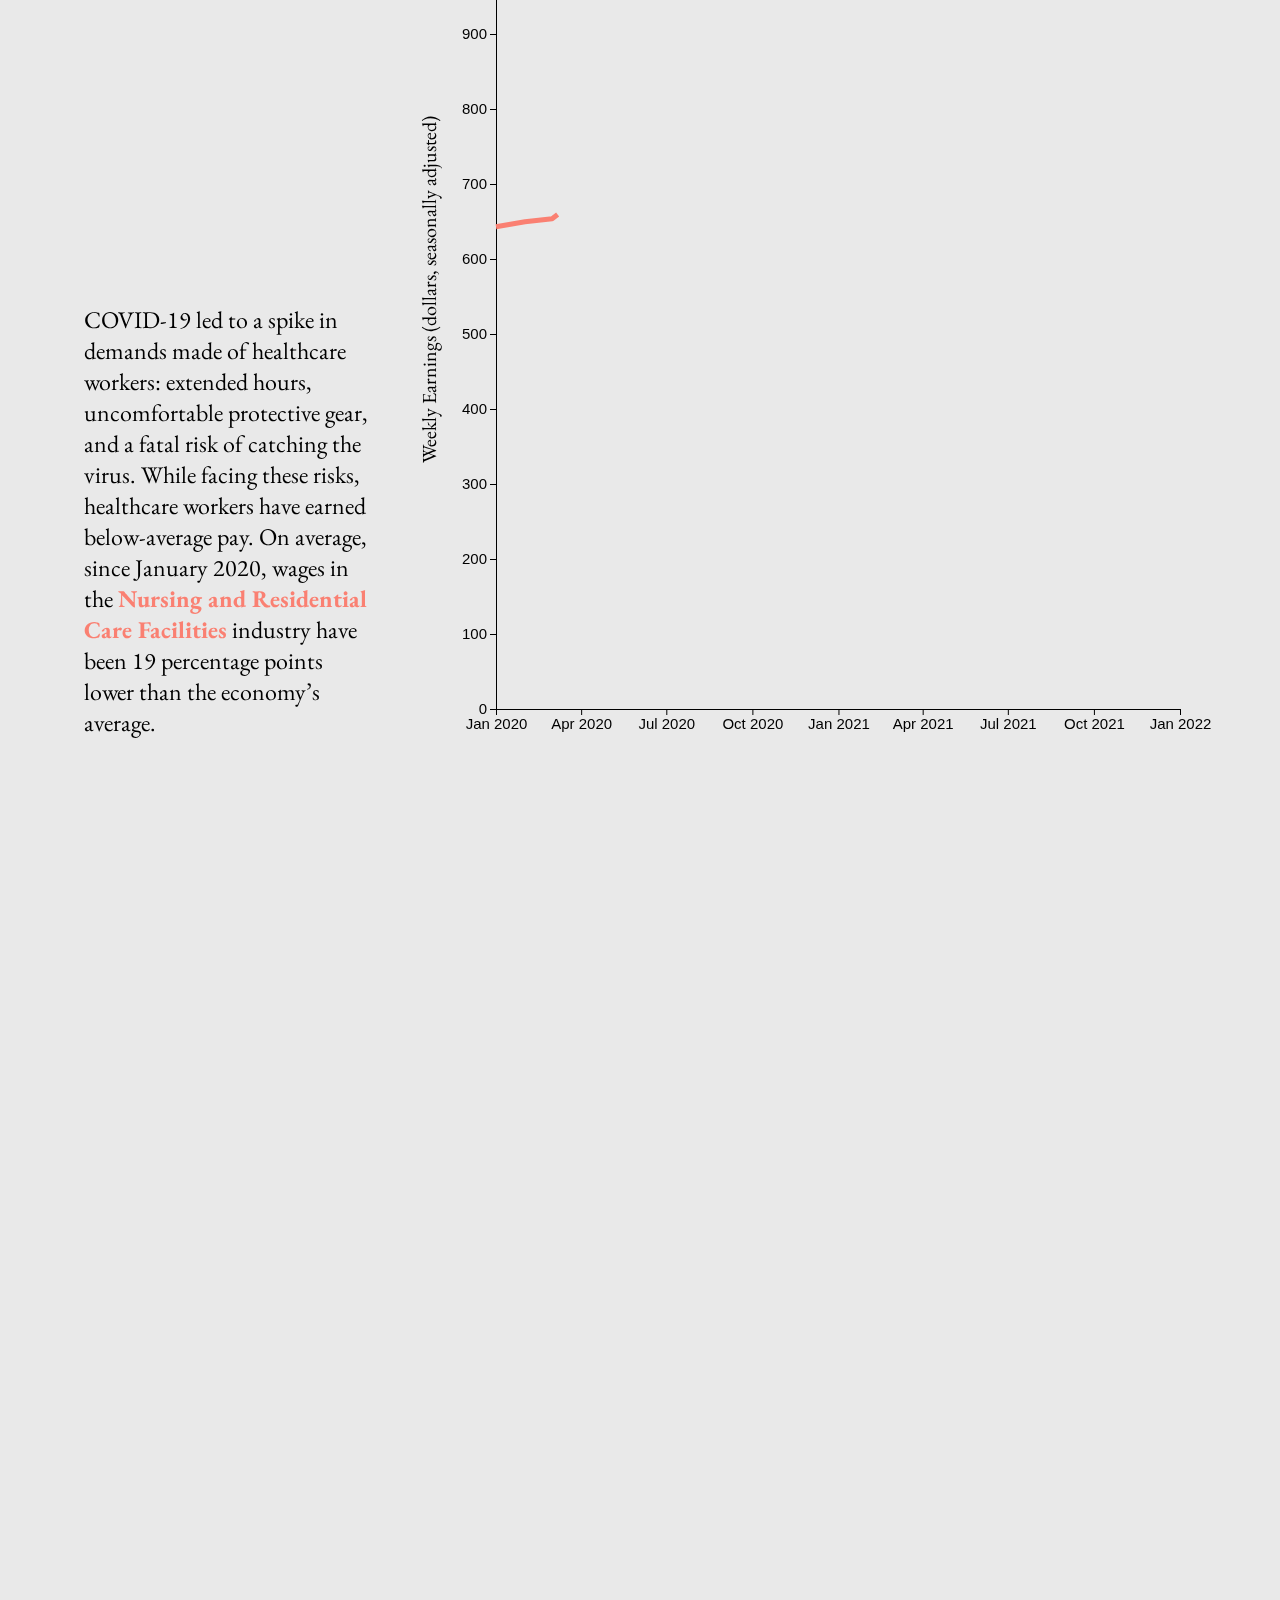
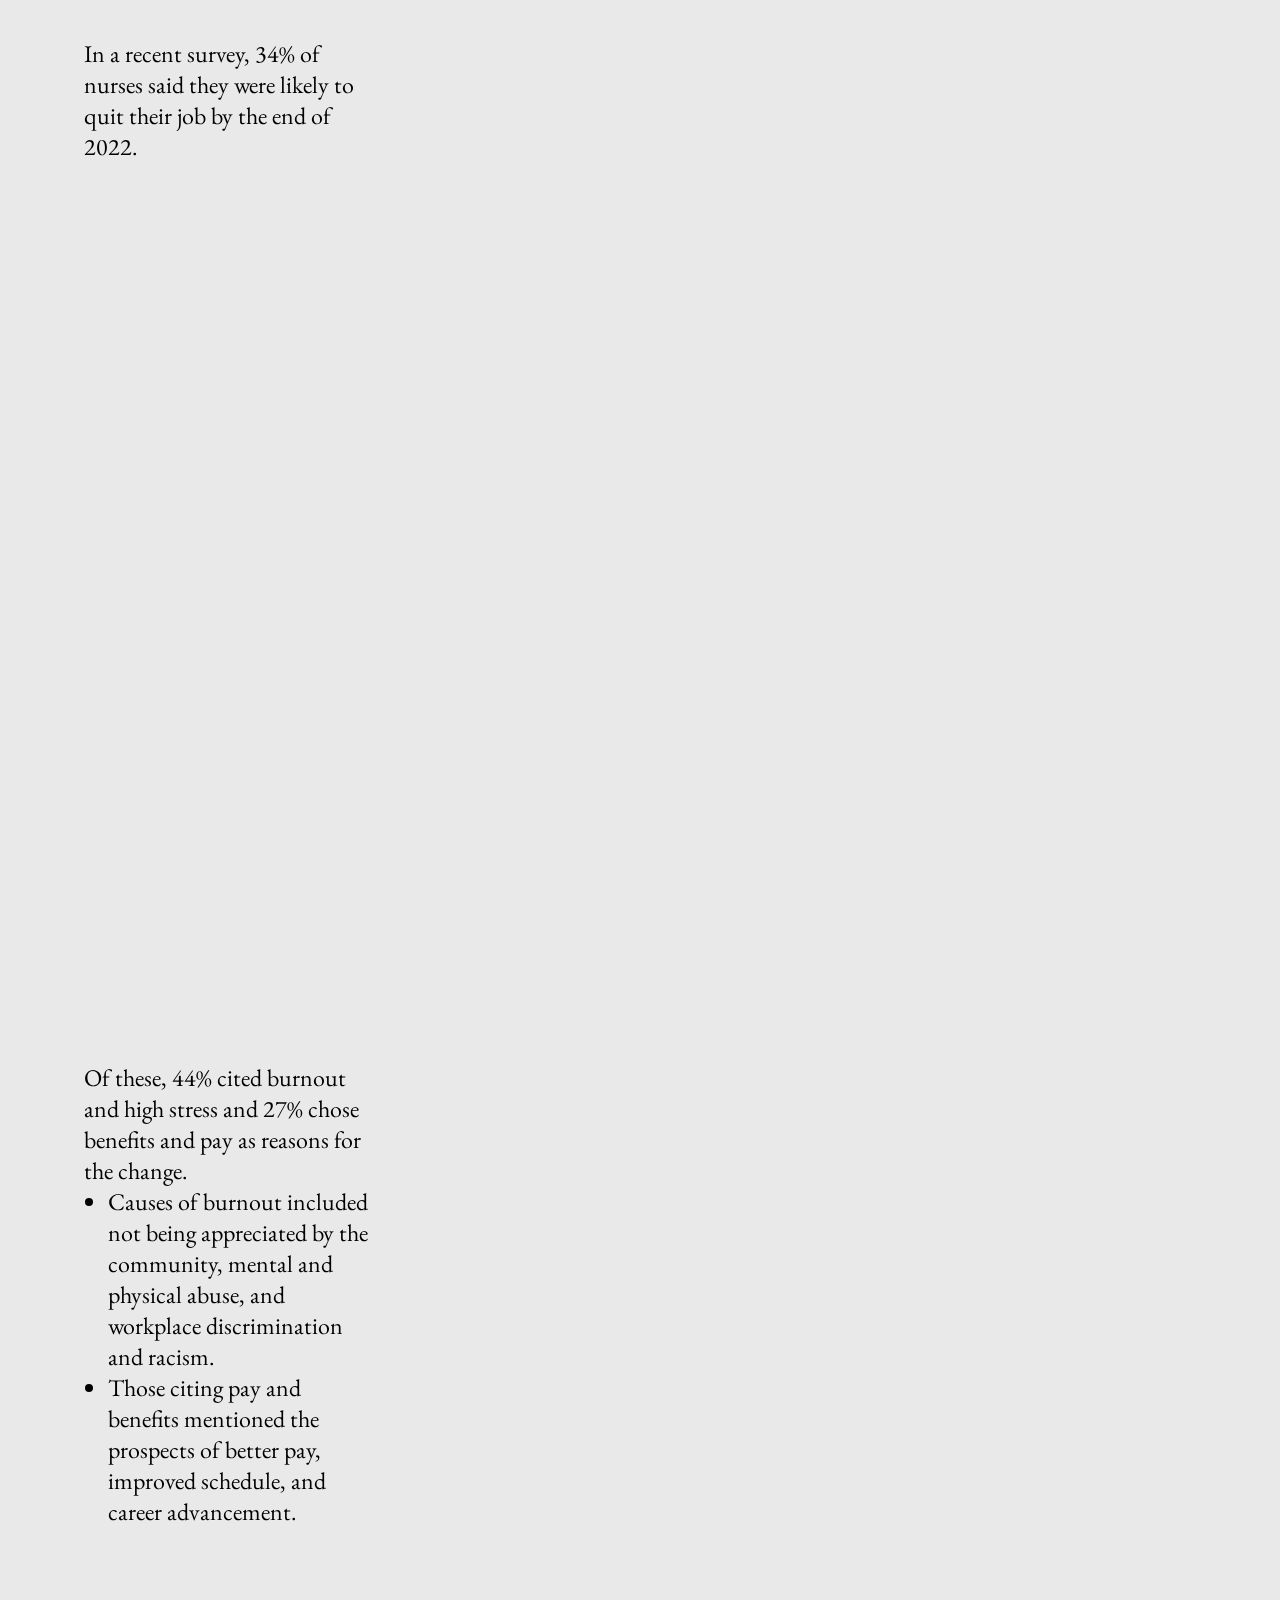
==== commit 3b8ca976: "Update text" ====
--- a/index.html
+++ b/index.html
@@ -121,21 +121,16 @@
 </div>
 <div class="footer flex-container">
   <div class="flex-item-left">Created by Noelle Fa-Kaji, Daniela Perez, and Shahan Shahid Nawaz for INFO247: Information Visualization and Presentation, Spring 2022</div>
-  <div class="flex-item-right">Code Sources:
+  <div class="flex-item-right">Sources:
     <ul>
       <li>Scroll library <a href='https://1wheel.github.io/graph-scroll/'>graph-scroll.js</a></li>
       <li><a href="https://observablehq.com/@blosky/animated-line-chart">Line animation helper by Pablo Gutierrez</a></li>
       <li><a href="https://bl.ocks.org/davidhand/af31f12d22ee8c81e6a9f8ae4a85a050">Sankey with particles</a></li>
-    </ul>
-    Information Sources:
-    <ul>
-      <li>Aleccia, J. et al. (2021). <a href="https://www.theguardian.com/us-news/ng-interactive/2020/dec/22/why-were-counting-every-us-healthcare-worker-who-dies-from-coronavirus">Lost on the frontline</a>. The Guardian.</li>
       <li>Bureau of Labor Statistics. <a href="https://www.bls.gov/ces/">Current employment statistics - CES (national)</a>.</li>
       <li>Bureau of Labor Statistics. <a href="https://www.bls.gov/jlt/">Job openings and labor turnover survey (JOLTS)</a>.</li>
+      <li>Turner, A. (2022). <a href="https://altarum.org/news/2021-health-employment-tale-three-settings">Perspective: 2021 Health Employment—A Tale of Three Settings</a>. Altarum.</li>
       <li>Incredible Health. (2022). <a href="https://www.incrediblehealth.com/blog/nursing-report-covid-19-2022">Study: 34% of nurses plan to leave their current role by the end of 2022</a>.</li>
-      <li>Turner, A. (2022). <a href="https://altarum.org/news/2021-health-employment-tale-three-settings">Perspective: 2021 Health Employment—A Tale of Three Settings</a>. Altarum.</li>
-      <li>The White House. (2022). <a href="https://www.whitehouse.gov/briefing-room/statements-releases/2022/02/28/fact-sheet-protecting-seniors-and-people-with-disabilities-by-improving-safety-and-quality-of-care-in-the-nations-nursing-homes/">FACT SHEET: Protecting Seniors by Improving Safety and Quality of Care in the Nation’s Nursing Homes</a></li>
-    </ul>
+      <li>The Guardian. (2021). <a href="https://www.theguardian.com/us-news/ng-interactive/2020/dec/22/why-were-counting-every-us-healthcare-worker-who-dies-from-coronavirus">Lost on the frontline</a></li>
   </div>
 </div>
 
--- a/css/style.css
+++ b/css/style.css
@@ -190,10 +190,18 @@
 }
 
 .graph6-textbox {
-  width: 50%;
-  font-size: 16px;
+  width: 75%;
   border: 1px solid;
   padding: 1em;
+}
+.graph6-textbox .graph4_text_title{
+  font-size: 20px;
+  font-weight: bold;
+  padding-bottom: 0.5em;
+}
+.graph6-textbox .graph4_text_detail{
+  font-size: 20px;
+  padding-bottom: 0;
 }
 
 @media (max-width: 925px){
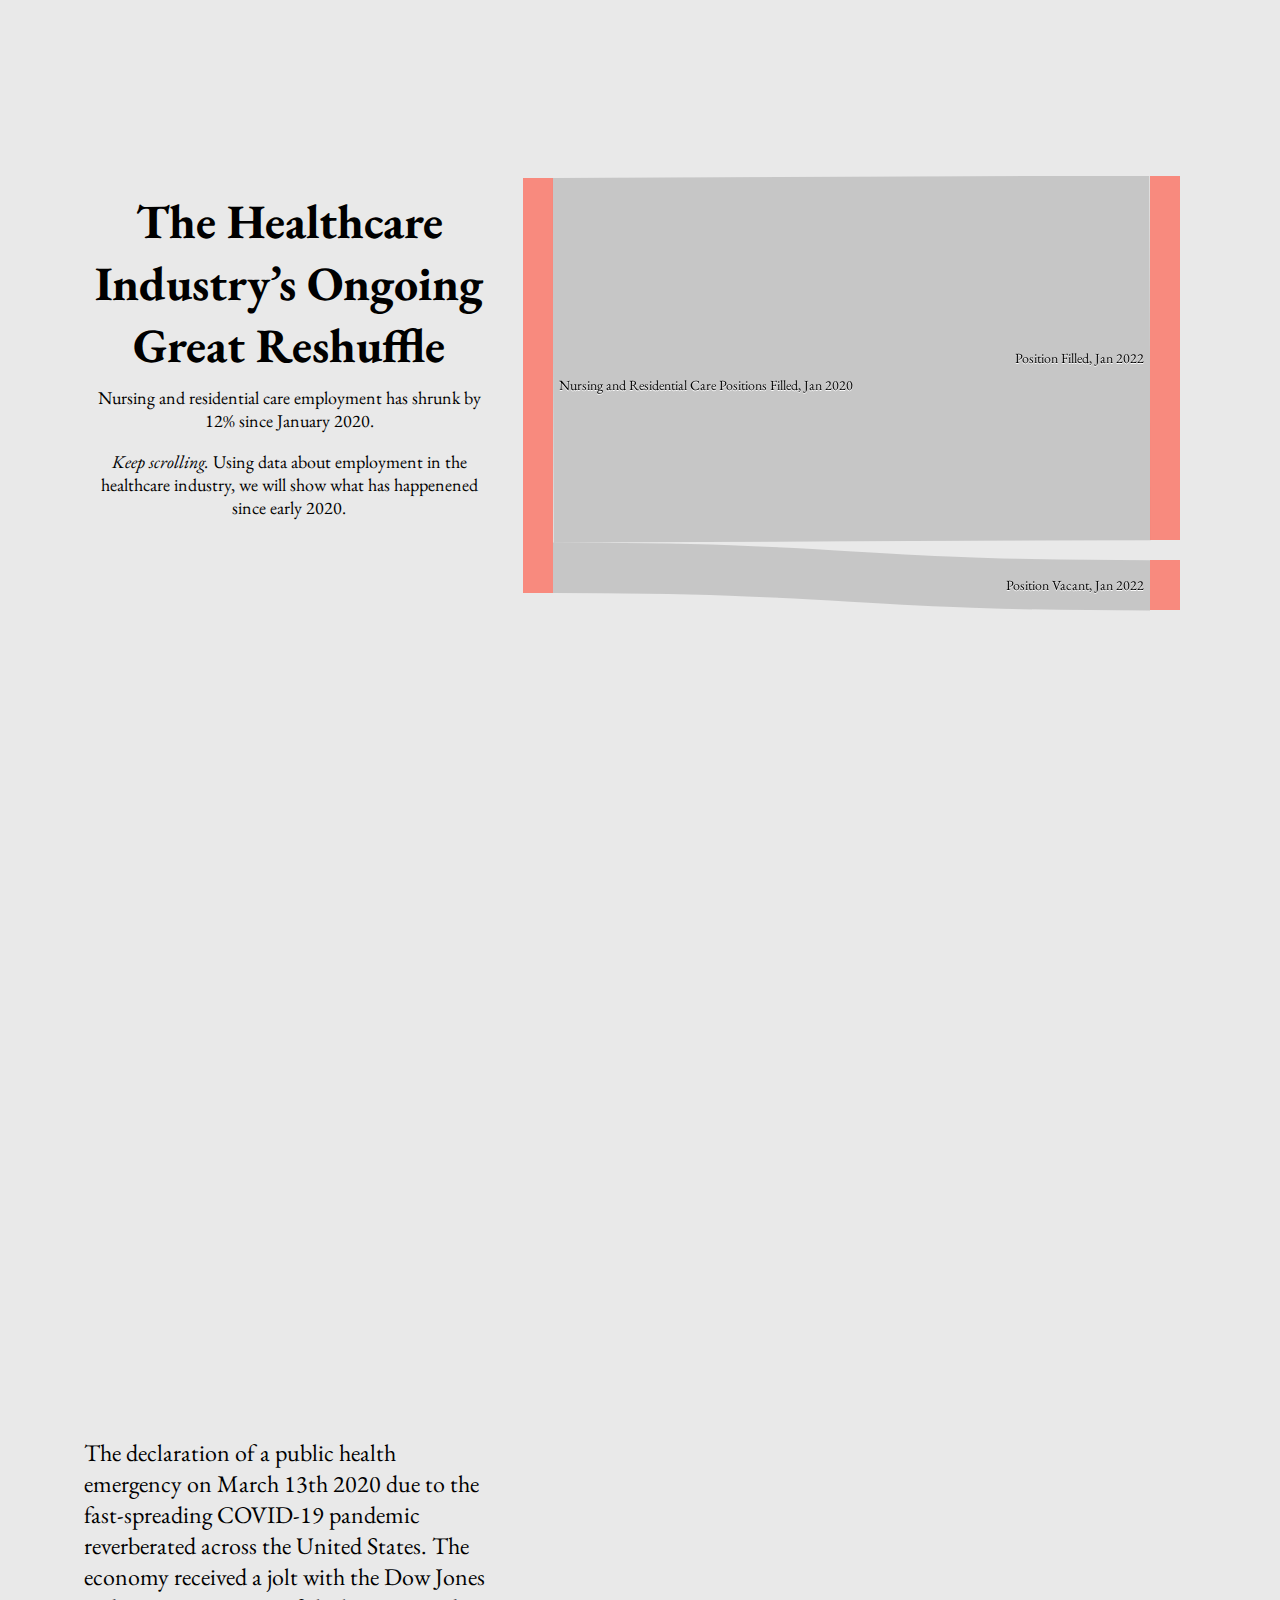
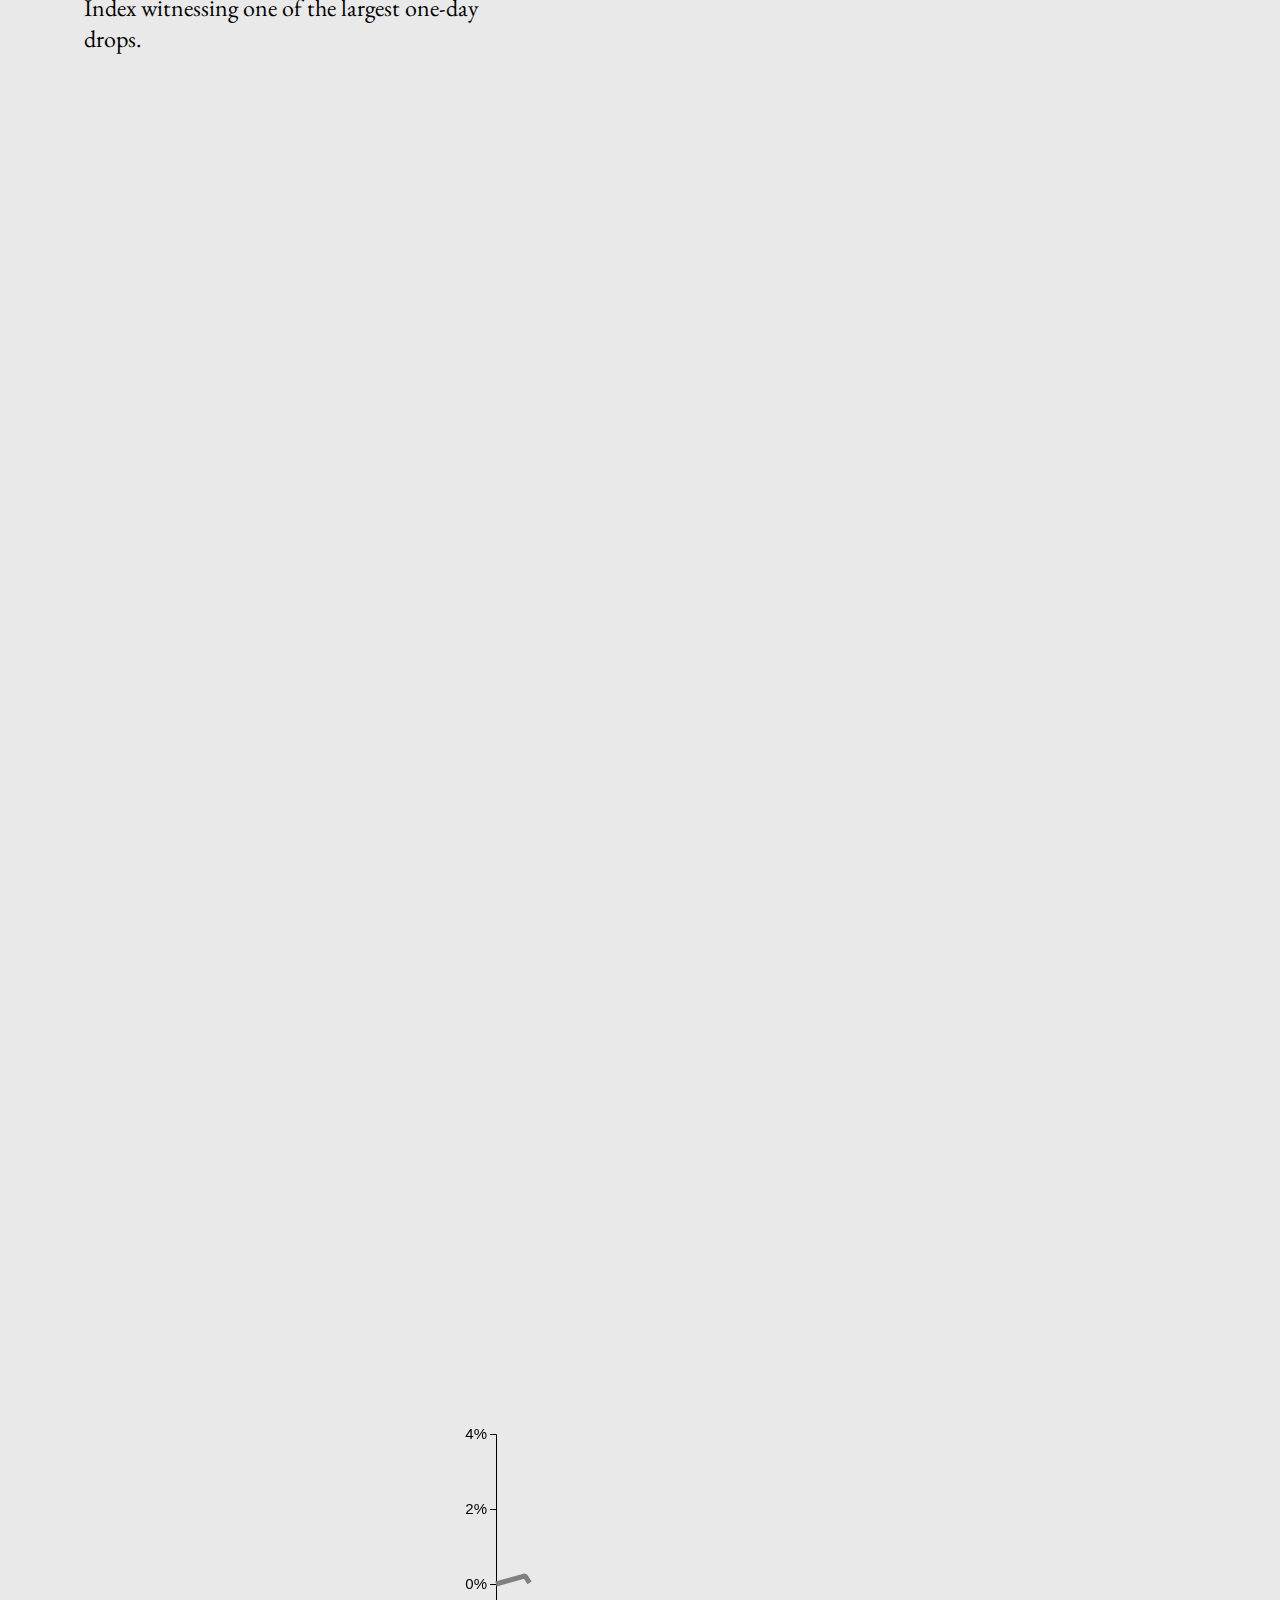
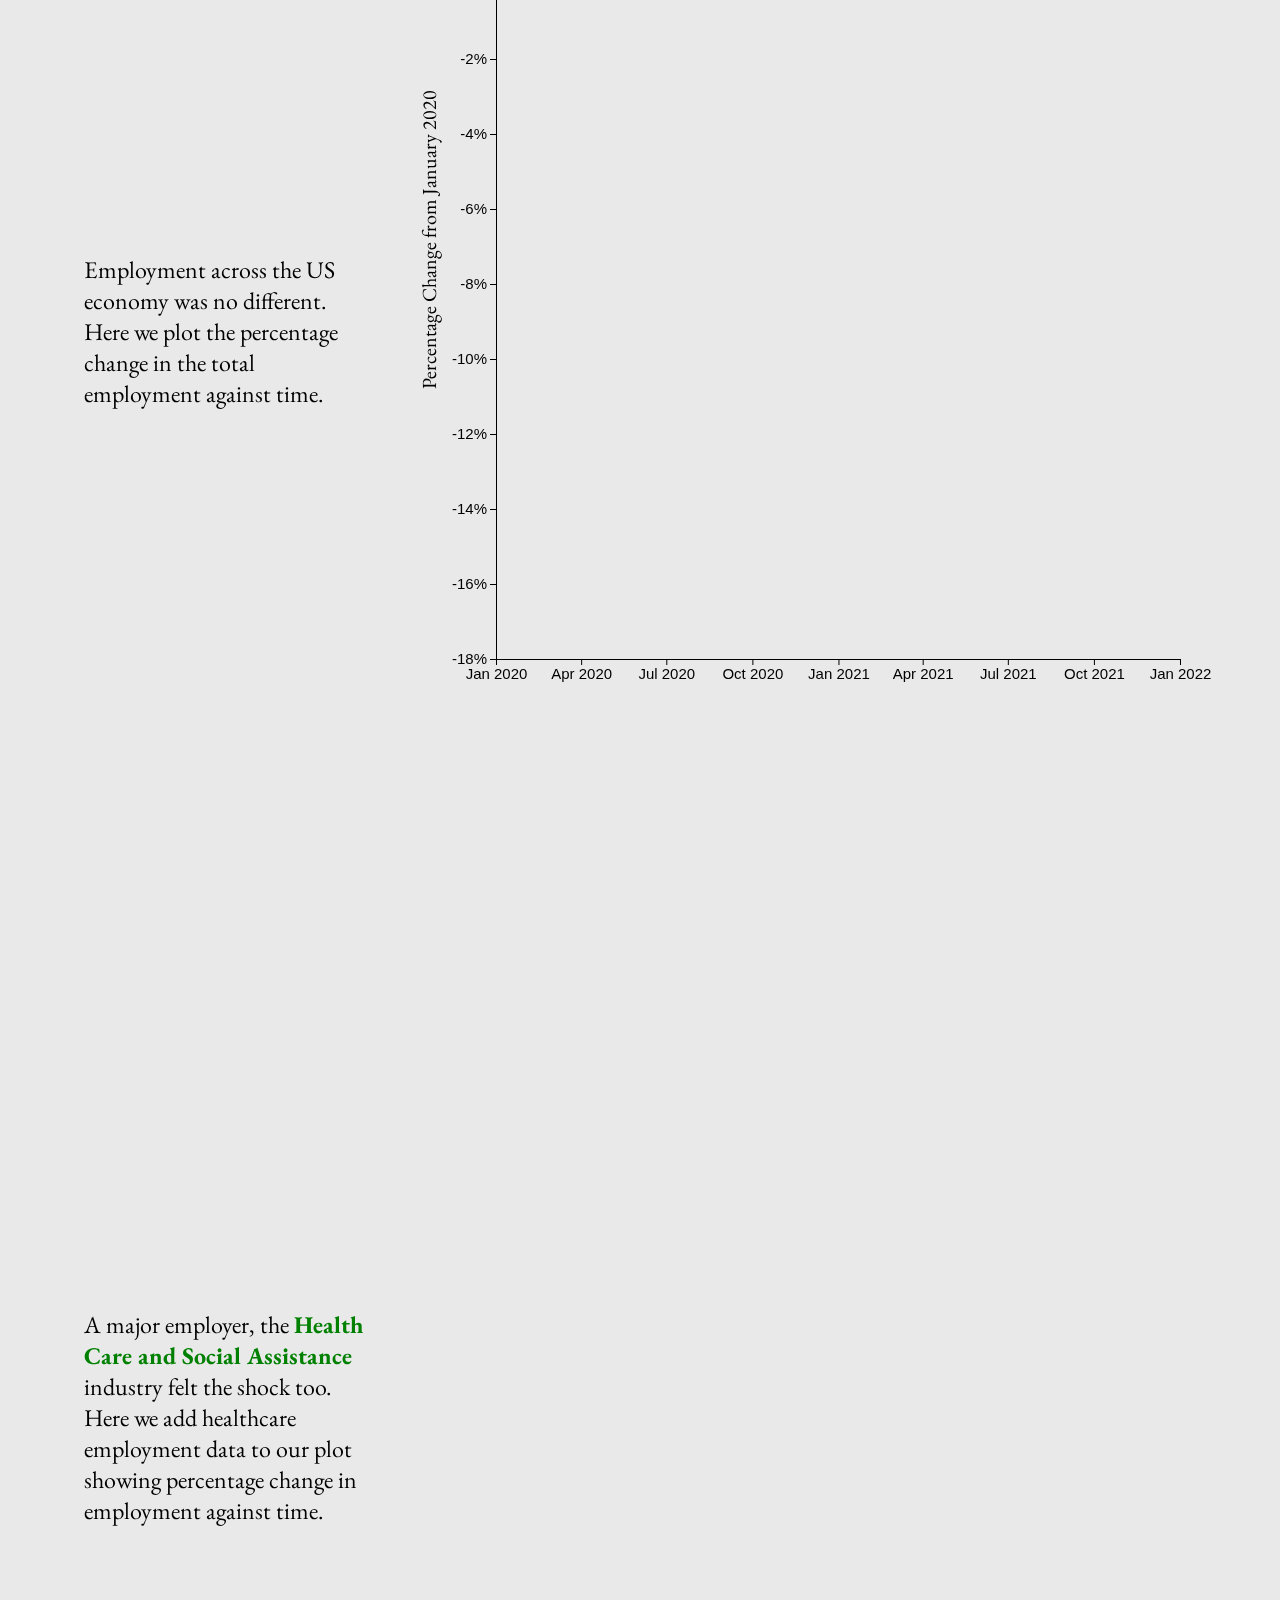
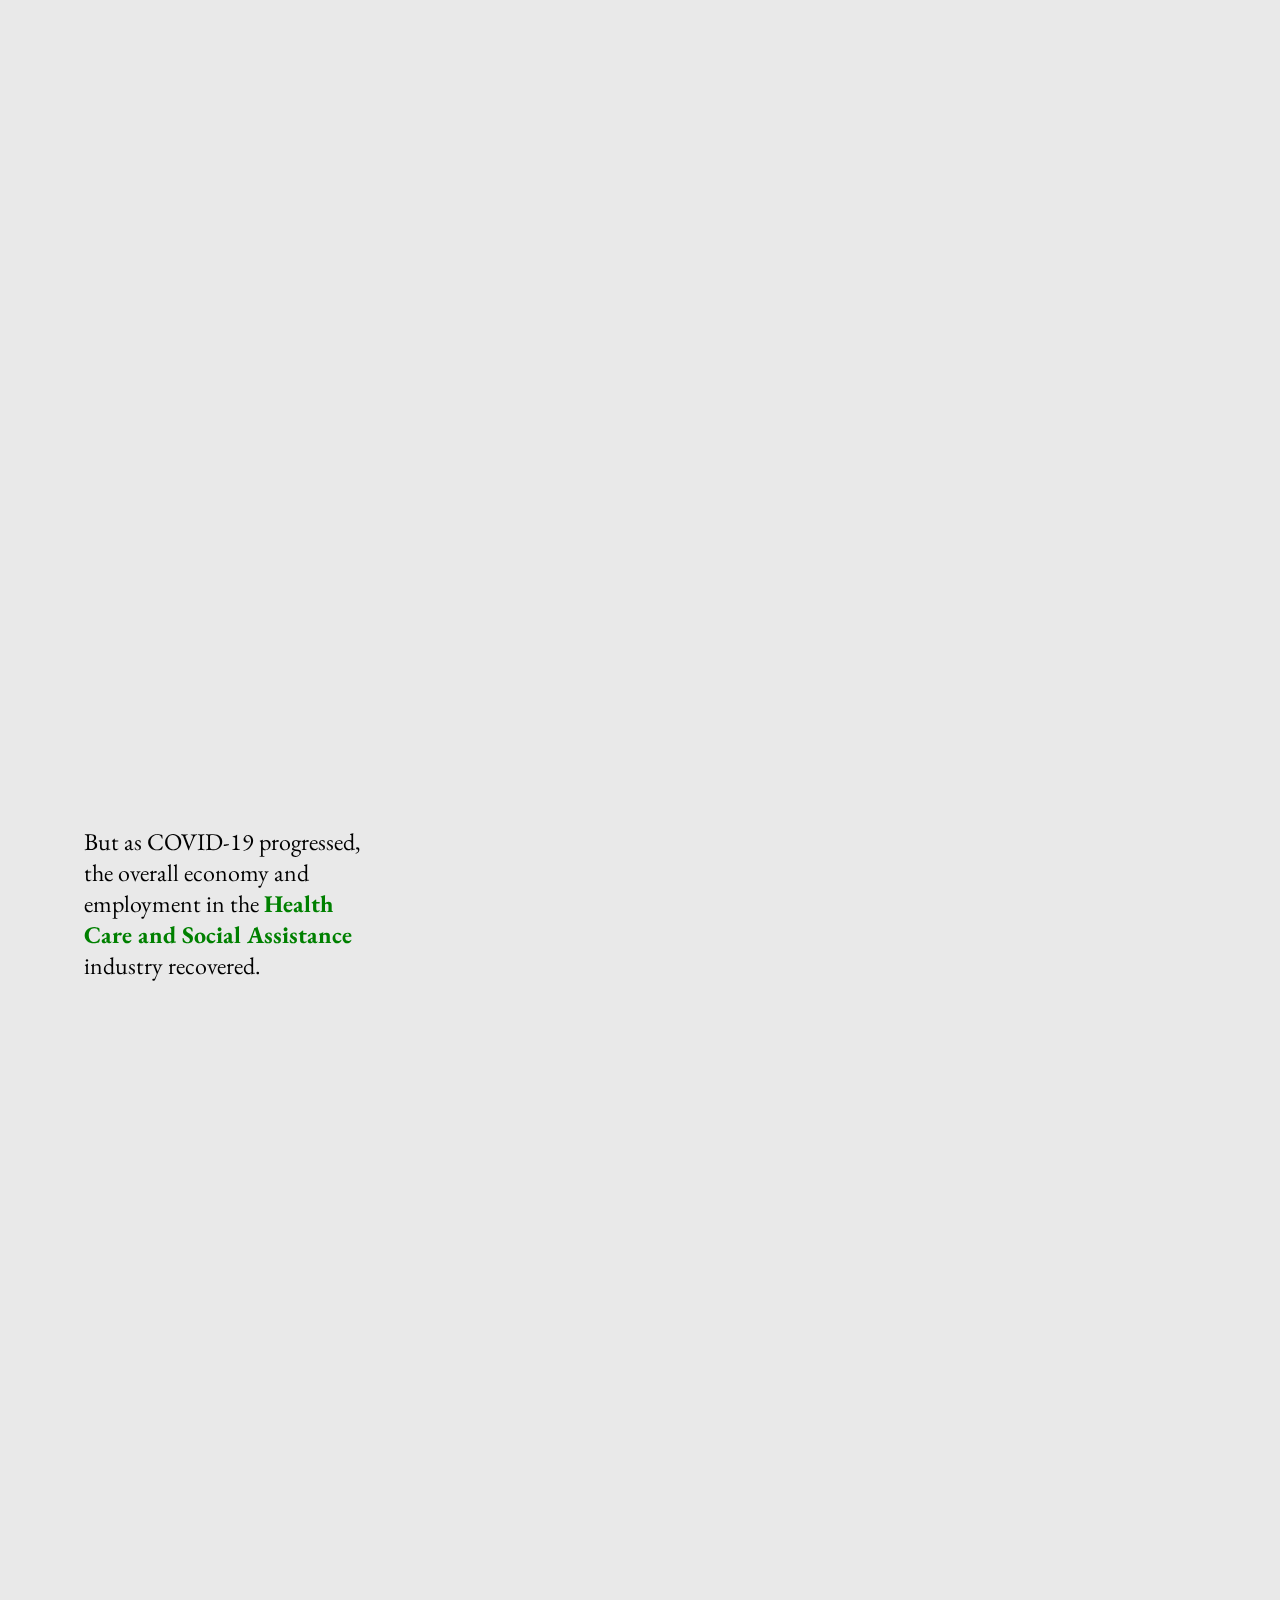
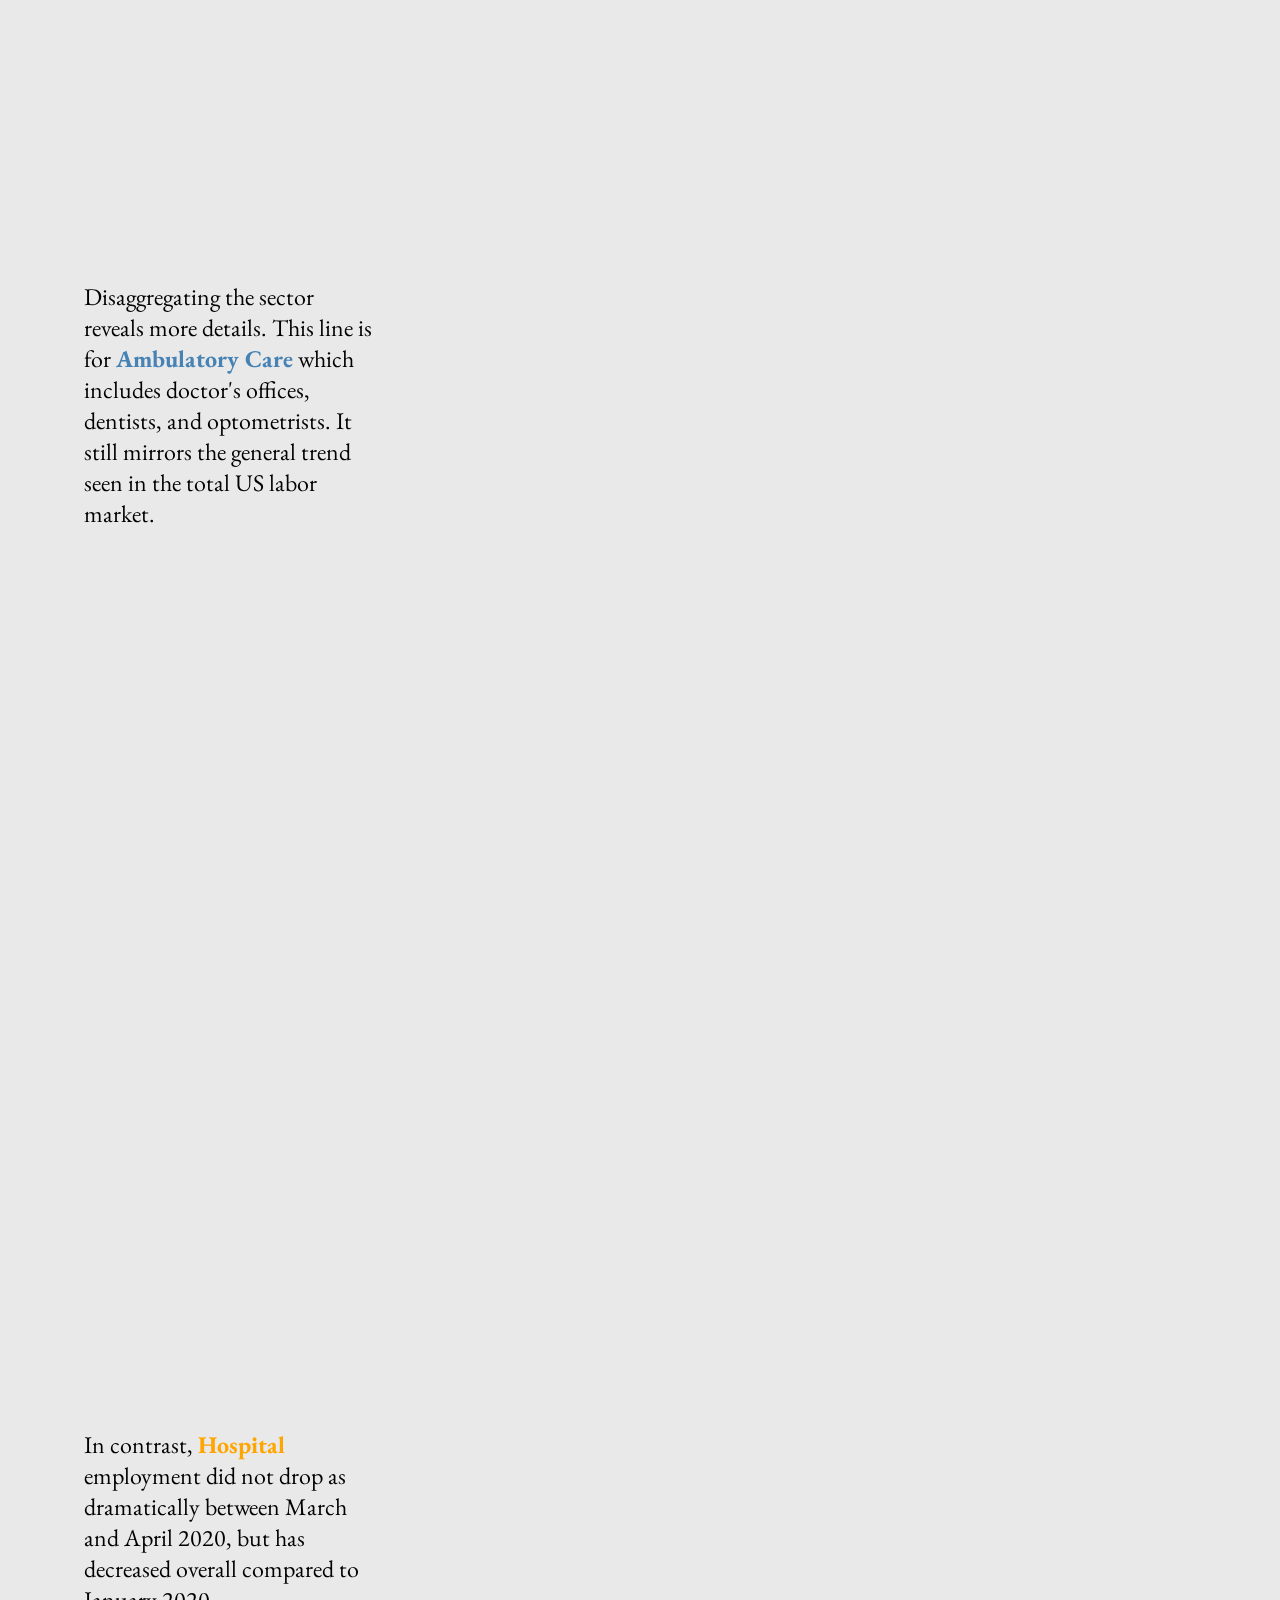
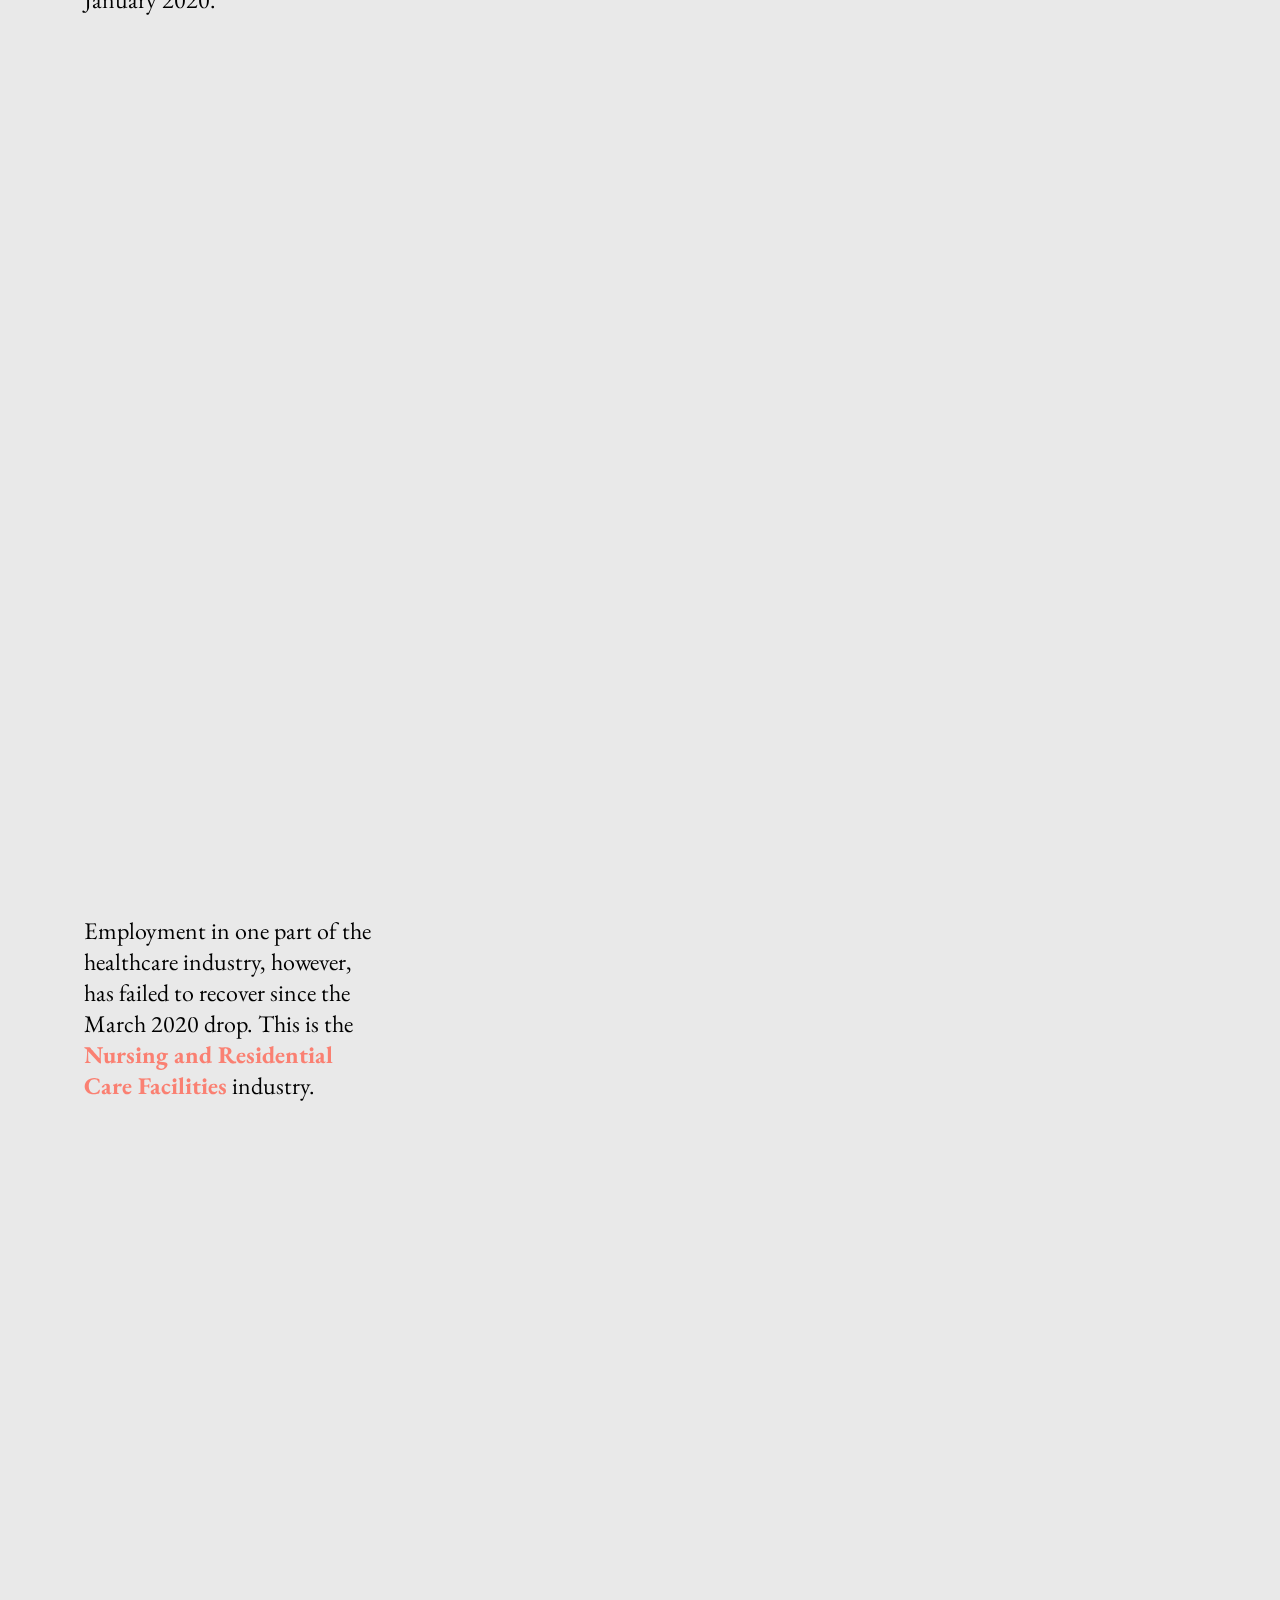
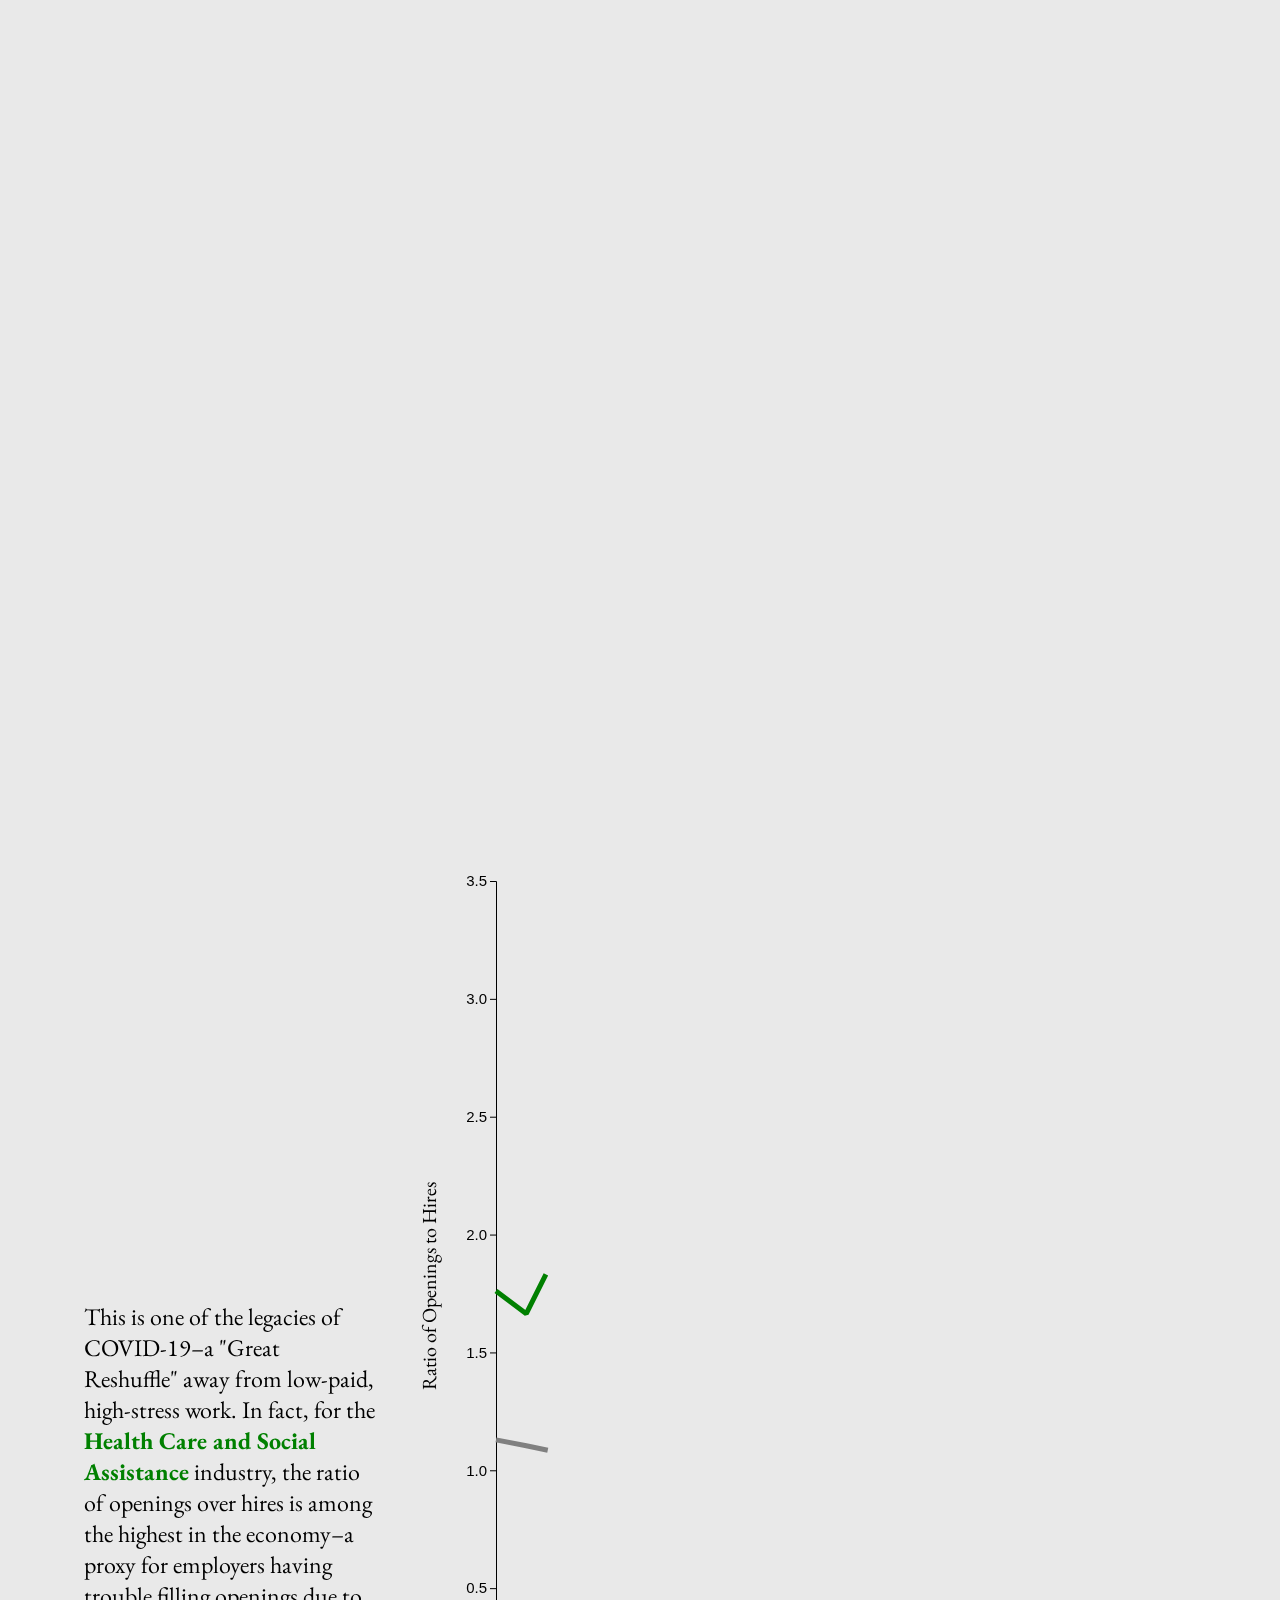
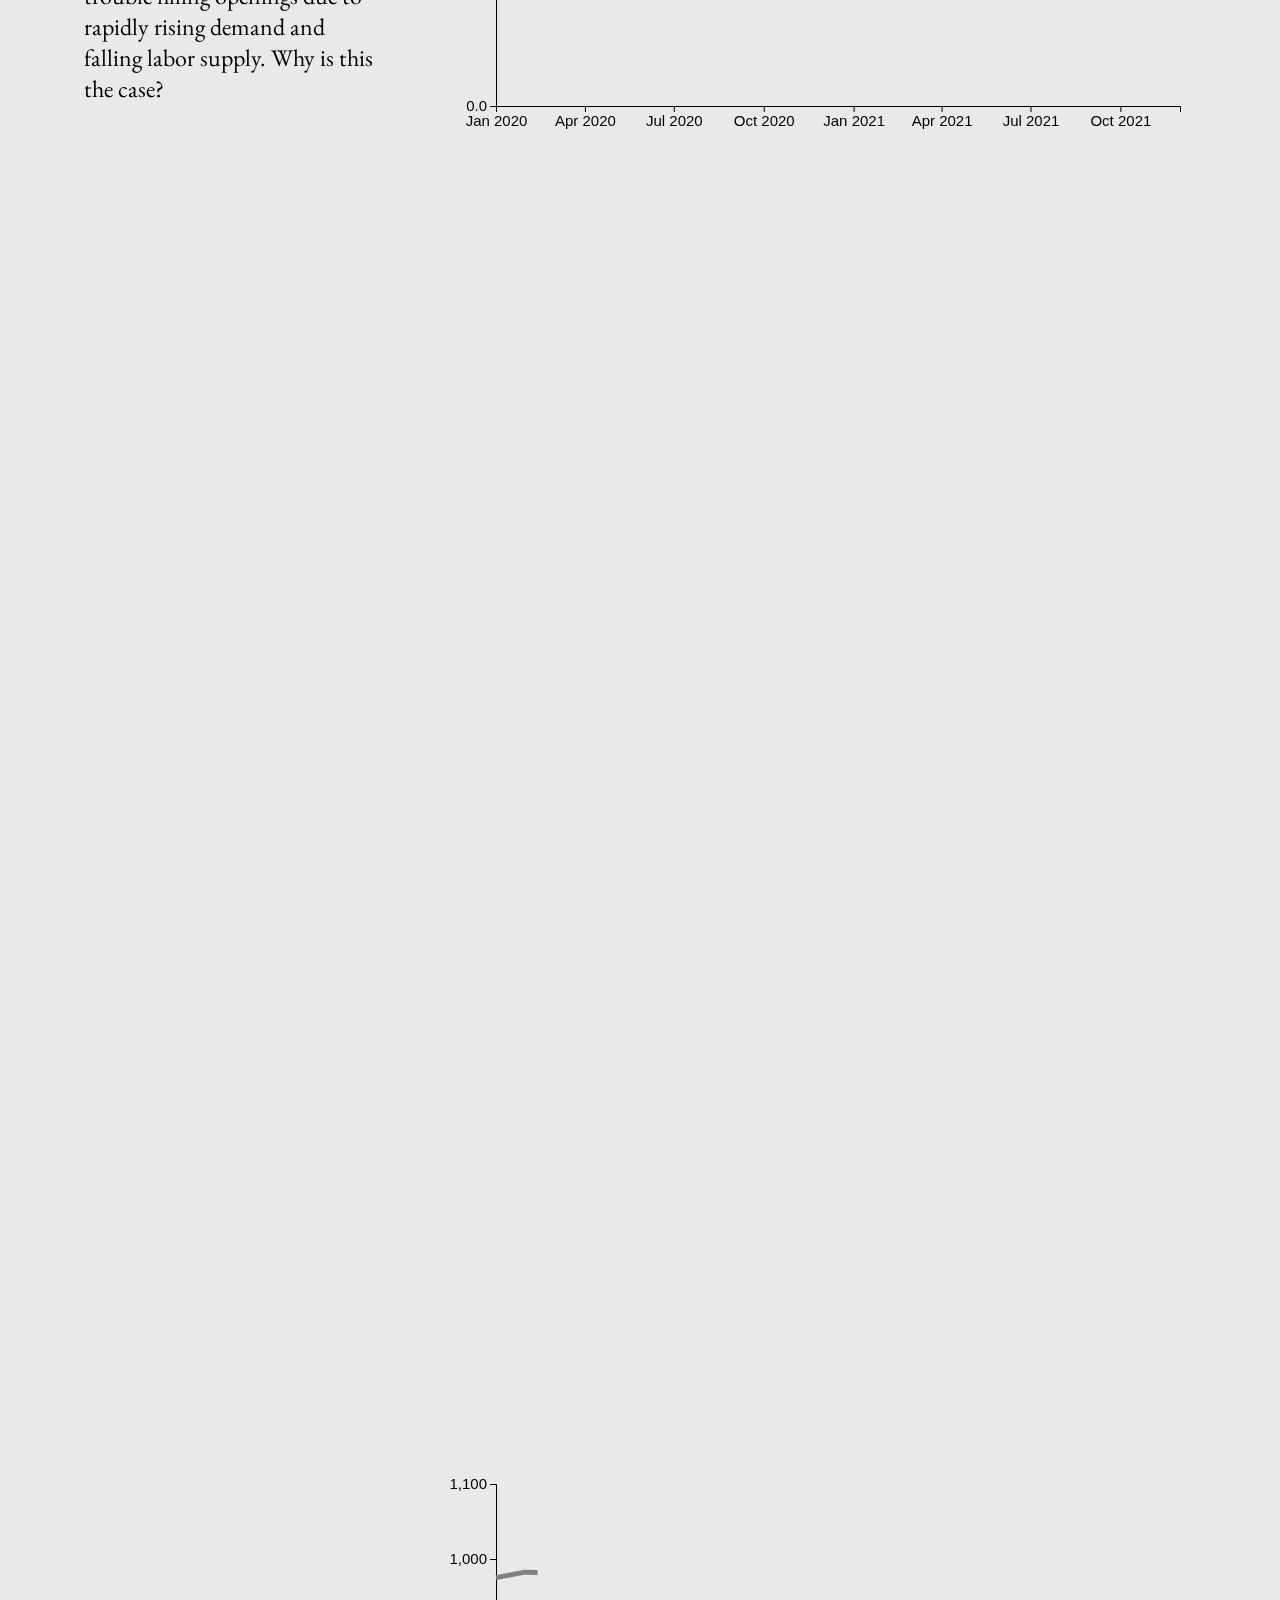
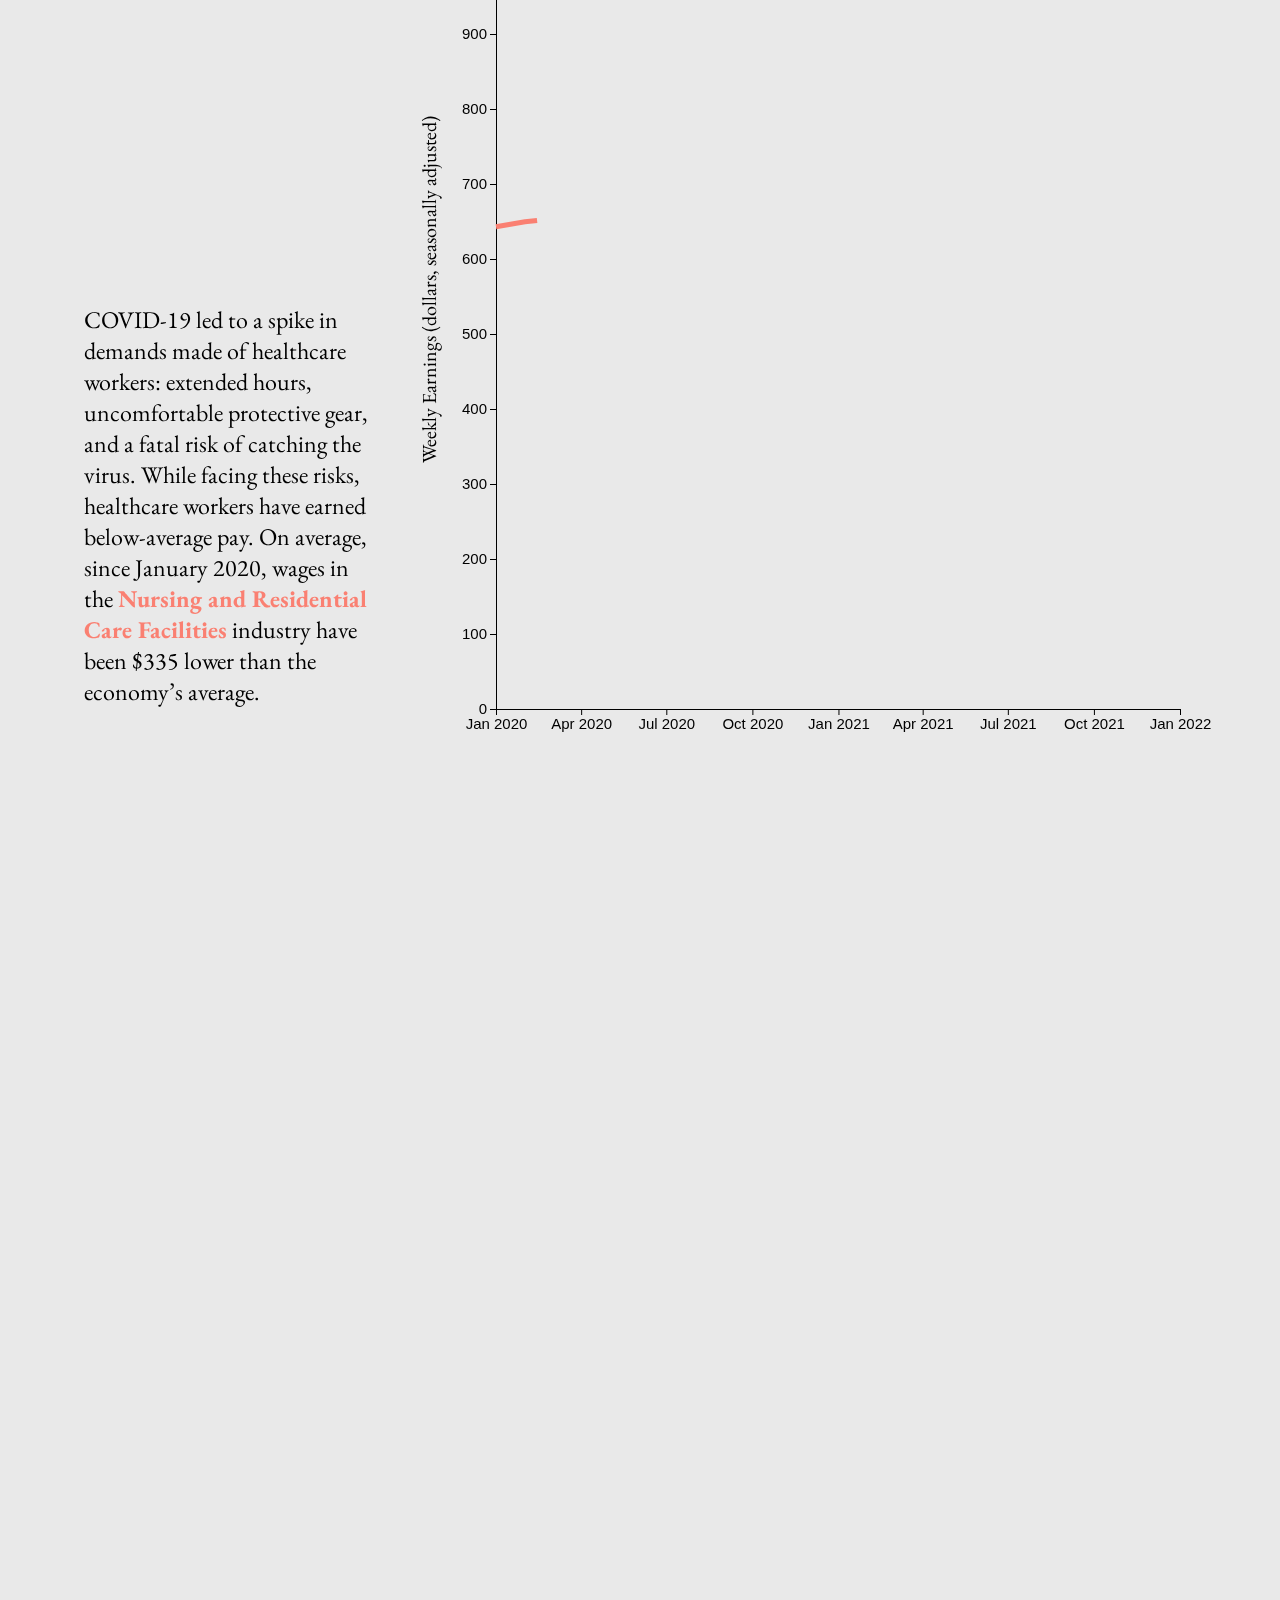
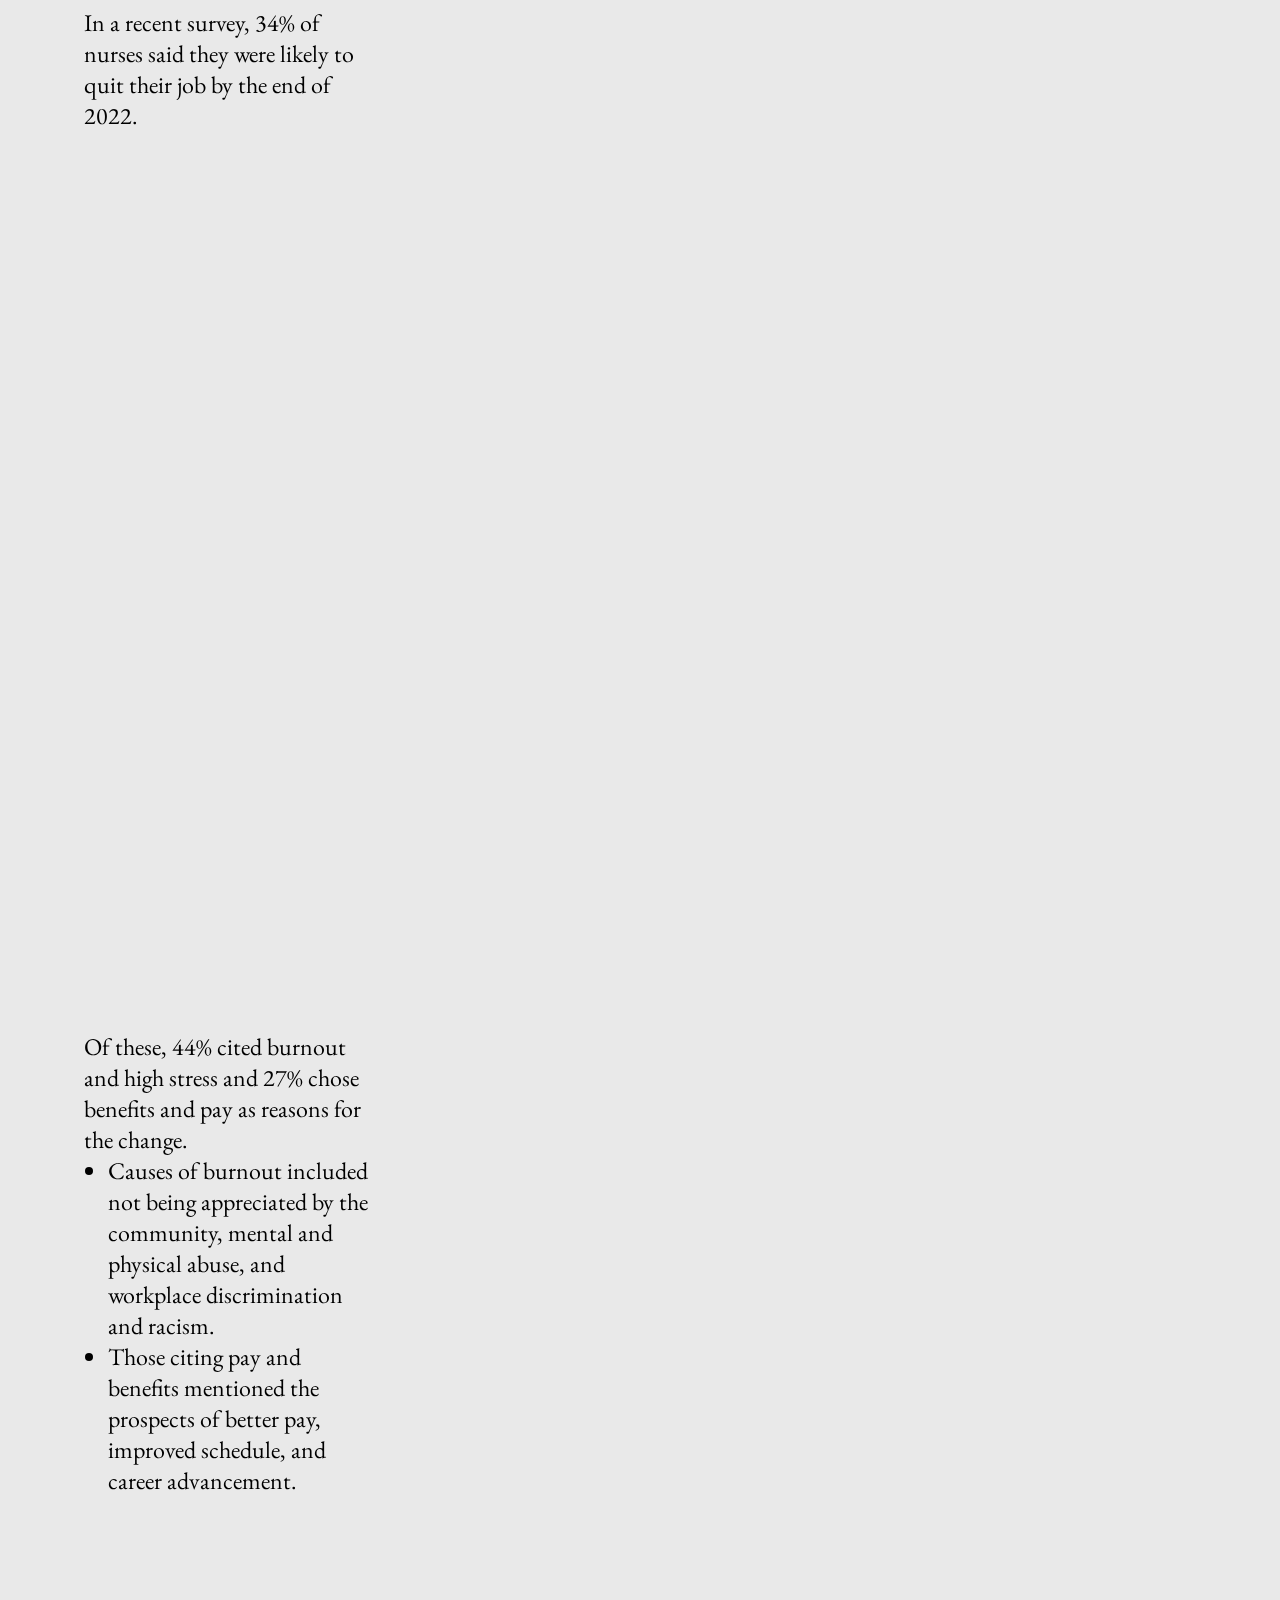
==== commit 41cf0fbd: "Earnings: updated text for averaage" ====
--- a/index.html
+++ b/index.html
@@ -66,7 +66,7 @@
   <div class='graph'></div>
   <div class='sections'>
     <div>
-      COVID-19 led to a spike in demands made of healthcare workers: extended hours, uncomfortable protective gear, and a fatal risk of catching the virus. While facing these risks, healthcare workers have earned below-average pay. On average, since January 2020, wages in the <span class="nursing">Nursing and Residential Care Facilities</span> industry have been 19 percentage points lower than the economy’s average. 
+      COVID-19 led to a spike in demands made of healthcare workers: extended hours, uncomfortable protective gear, and a fatal risk of catching the virus. While facing these risks, healthcare workers have earned below-average pay. On average, since January 2020, wages in the <span class="nursing">Nursing and Residential Care Facilities</span> industry have been $335 lower than the economy’s average. 
     </div>
     <div>
       In a recent survey, 34% of nurses said they were likely to quit their job by the end of 2022. 
@@ -121,16 +121,21 @@
 </div>
 <div class="footer flex-container">
   <div class="flex-item-left">Created by Noelle Fa-Kaji, Daniela Perez, and Shahan Shahid Nawaz for INFO247: Information Visualization and Presentation, Spring 2022</div>
-  <div class="flex-item-right">Sources:
+  <div class="flex-item-right">Code Sources:
     <ul>
       <li>Scroll library <a href='https://1wheel.github.io/graph-scroll/'>graph-scroll.js</a></li>
       <li><a href="https://observablehq.com/@blosky/animated-line-chart">Line animation helper by Pablo Gutierrez</a></li>
       <li><a href="https://bl.ocks.org/davidhand/af31f12d22ee8c81e6a9f8ae4a85a050">Sankey with particles</a></li>
+    </ul>
+    Information Sources:
+    <ul>
+      <li>Aleccia, J. et al. (2021). <a href="https://www.theguardian.com/us-news/ng-interactive/2020/dec/22/why-were-counting-every-us-healthcare-worker-who-dies-from-coronavirus">Lost on the frontline</a>. The Guardian.</li>
       <li>Bureau of Labor Statistics. <a href="https://www.bls.gov/ces/">Current employment statistics - CES (national)</a>.</li>
       <li>Bureau of Labor Statistics. <a href="https://www.bls.gov/jlt/">Job openings and labor turnover survey (JOLTS)</a>.</li>
+      <li>Incredible Health. (2022). <a href="https://www.incrediblehealth.com/blog/nursing-report-covid-19-2022">Study: 34% of nurses plan to leave their current role by the end of 2022</a>.</li>
       <li>Turner, A. (2022). <a href="https://altarum.org/news/2021-health-employment-tale-three-settings">Perspective: 2021 Health Employment—A Tale of Three Settings</a>. Altarum.</li>
-      <li>Incredible Health. (2022). <a href="https://www.incrediblehealth.com/blog/nursing-report-covid-19-2022">Study: 34% of nurses plan to leave their current role by the end of 2022</a>.</li>
-      <li>The Guardian. (2021). <a href="https://www.theguardian.com/us-news/ng-interactive/2020/dec/22/why-were-counting-every-us-healthcare-worker-who-dies-from-coronavirus">Lost on the frontline</a></li>
+      <li>The White House. (2022). <a href="https://www.whitehouse.gov/briefing-room/statements-releases/2022/02/28/fact-sheet-protecting-seniors-and-people-with-disabilities-by-improving-safety-and-quality-of-care-in-the-nations-nursing-homes/">FACT SHEET: Protecting Seniors by Improving Safety and Quality of Care in the Nation’s Nursing Homes</a></li>
+    </ul>
   </div>
 </div>
 
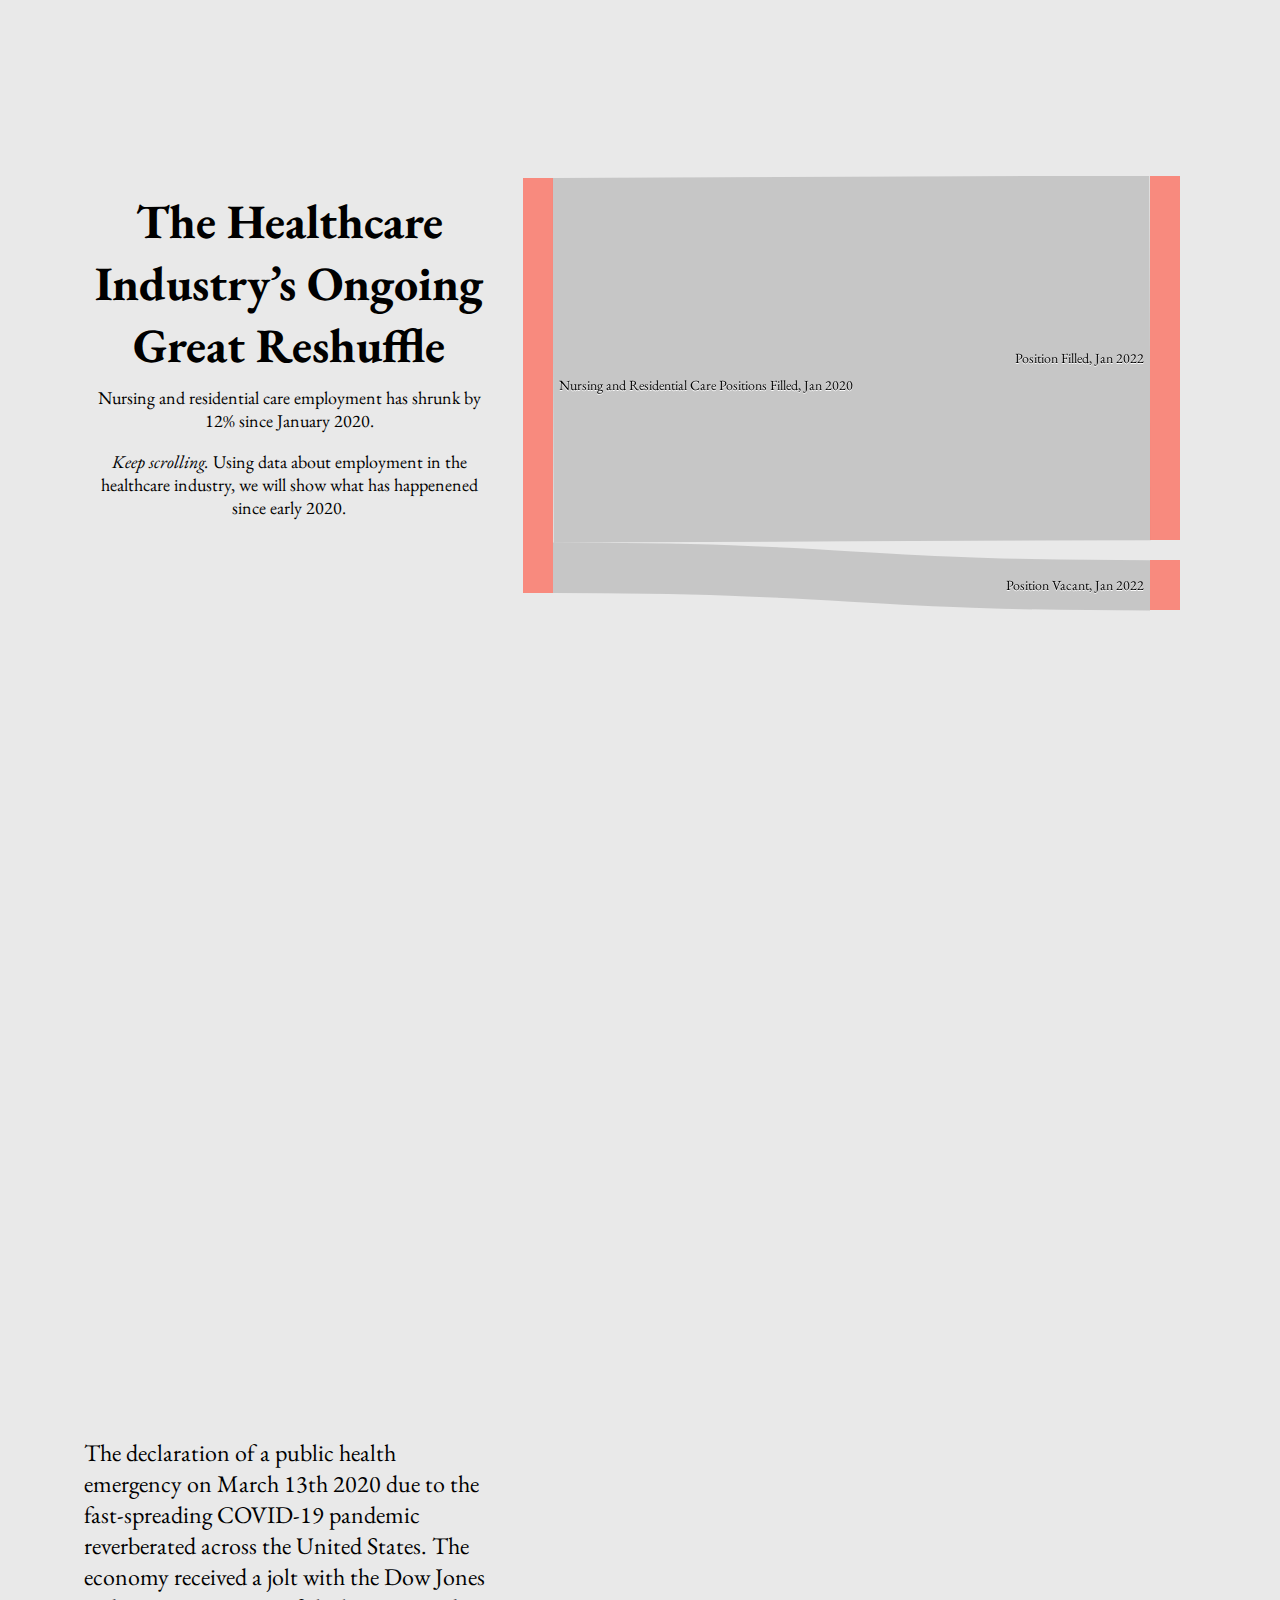
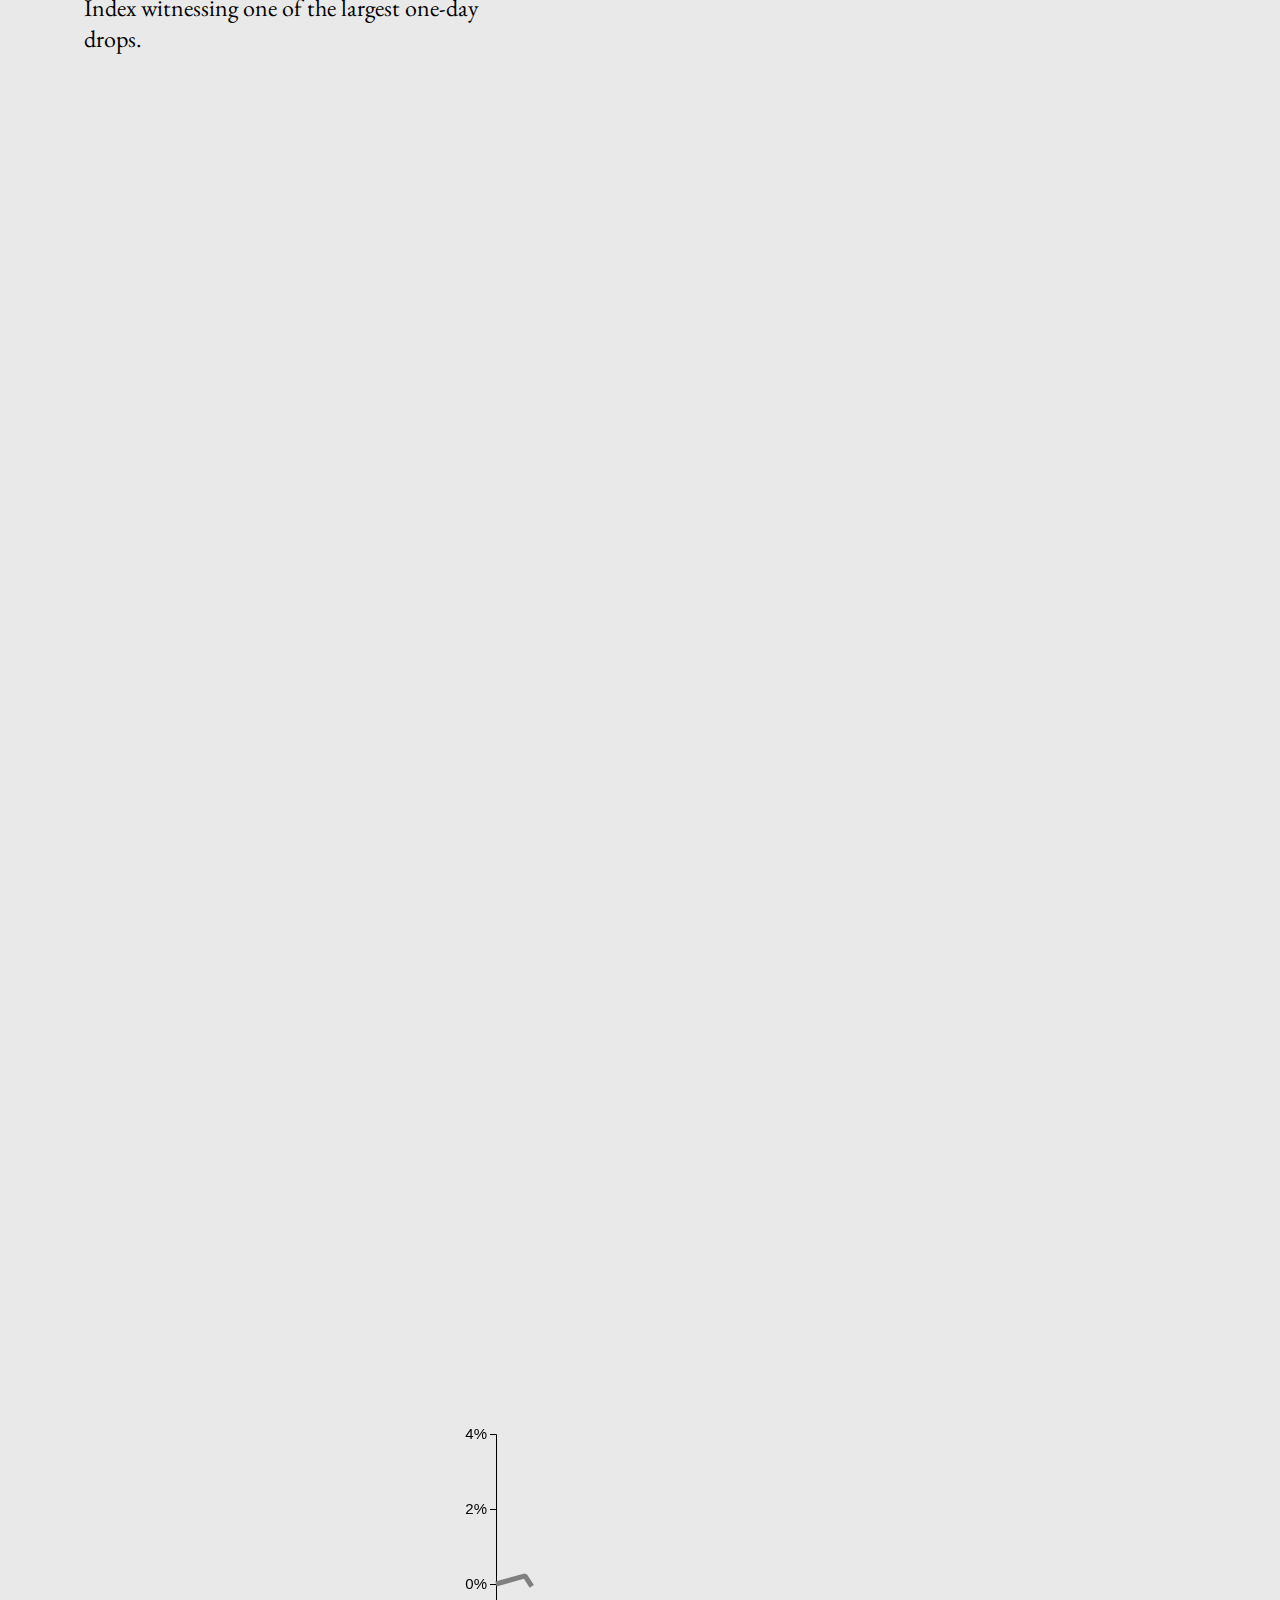
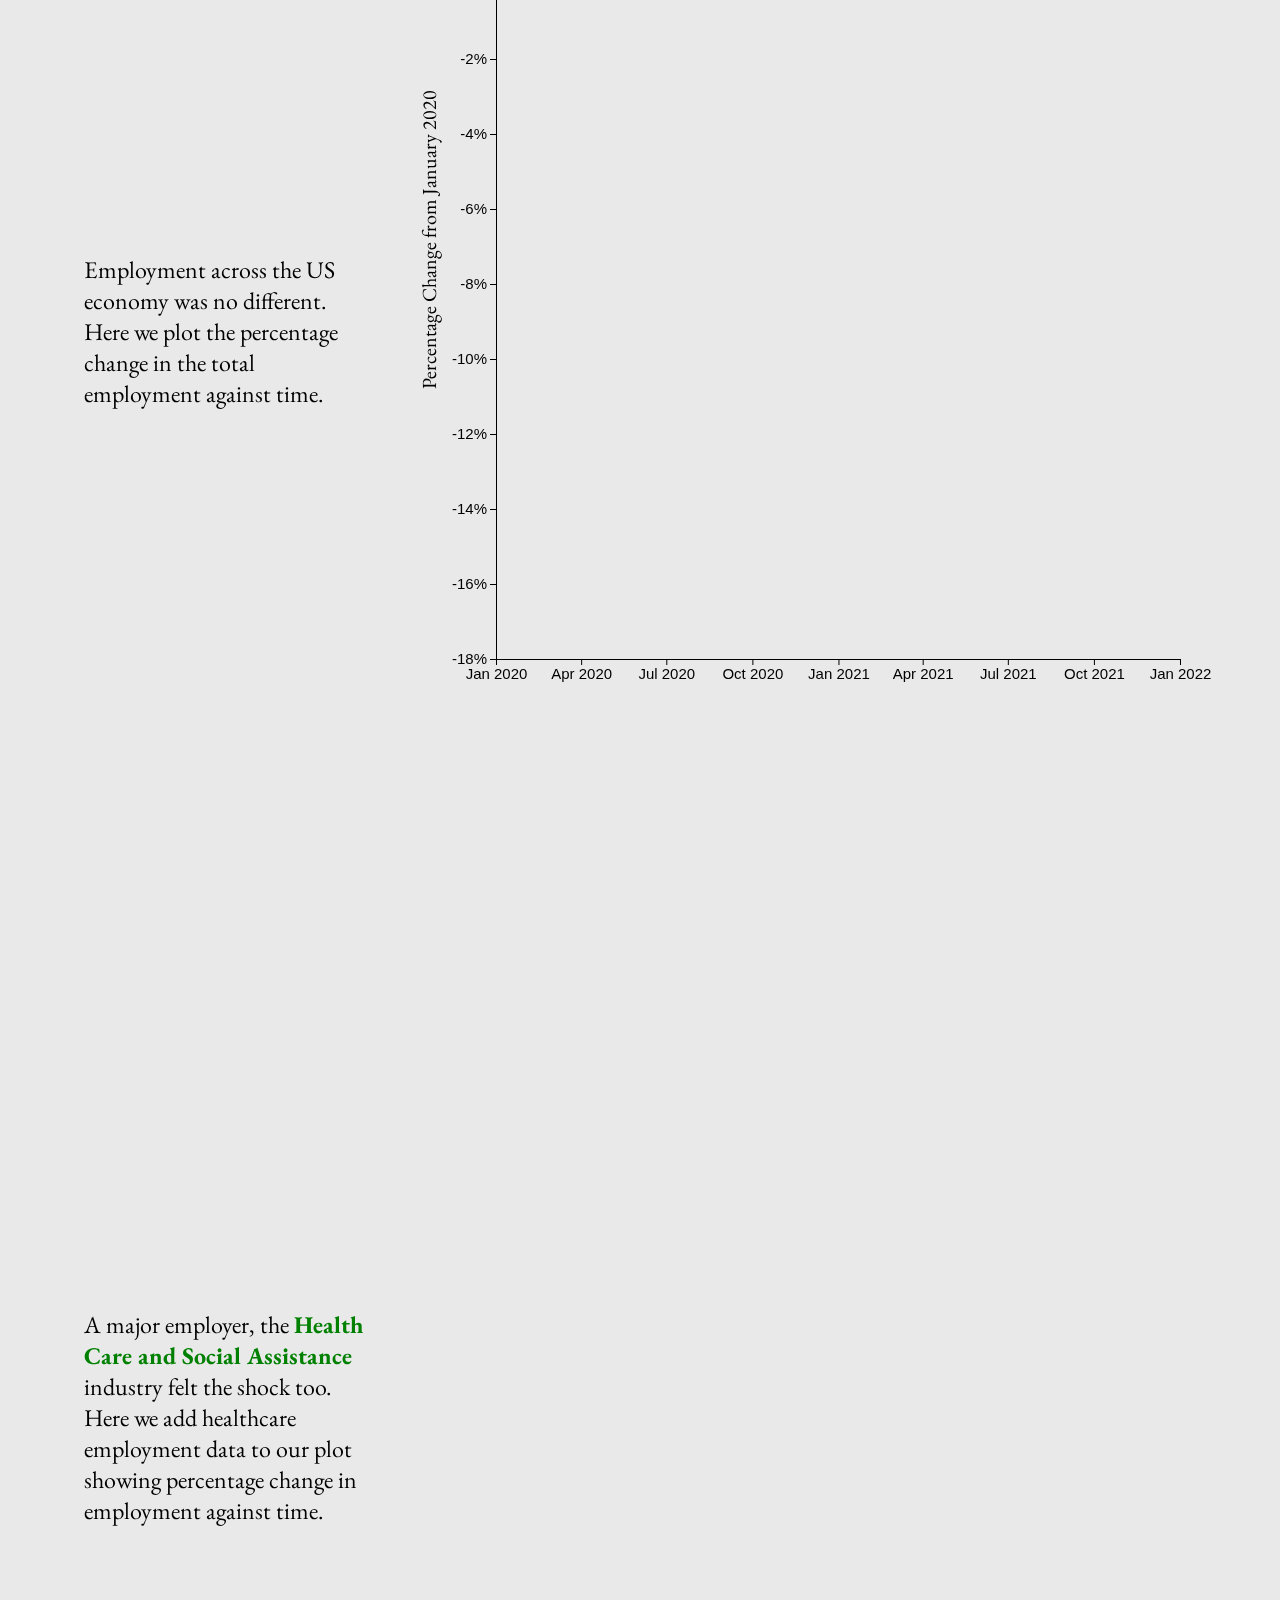
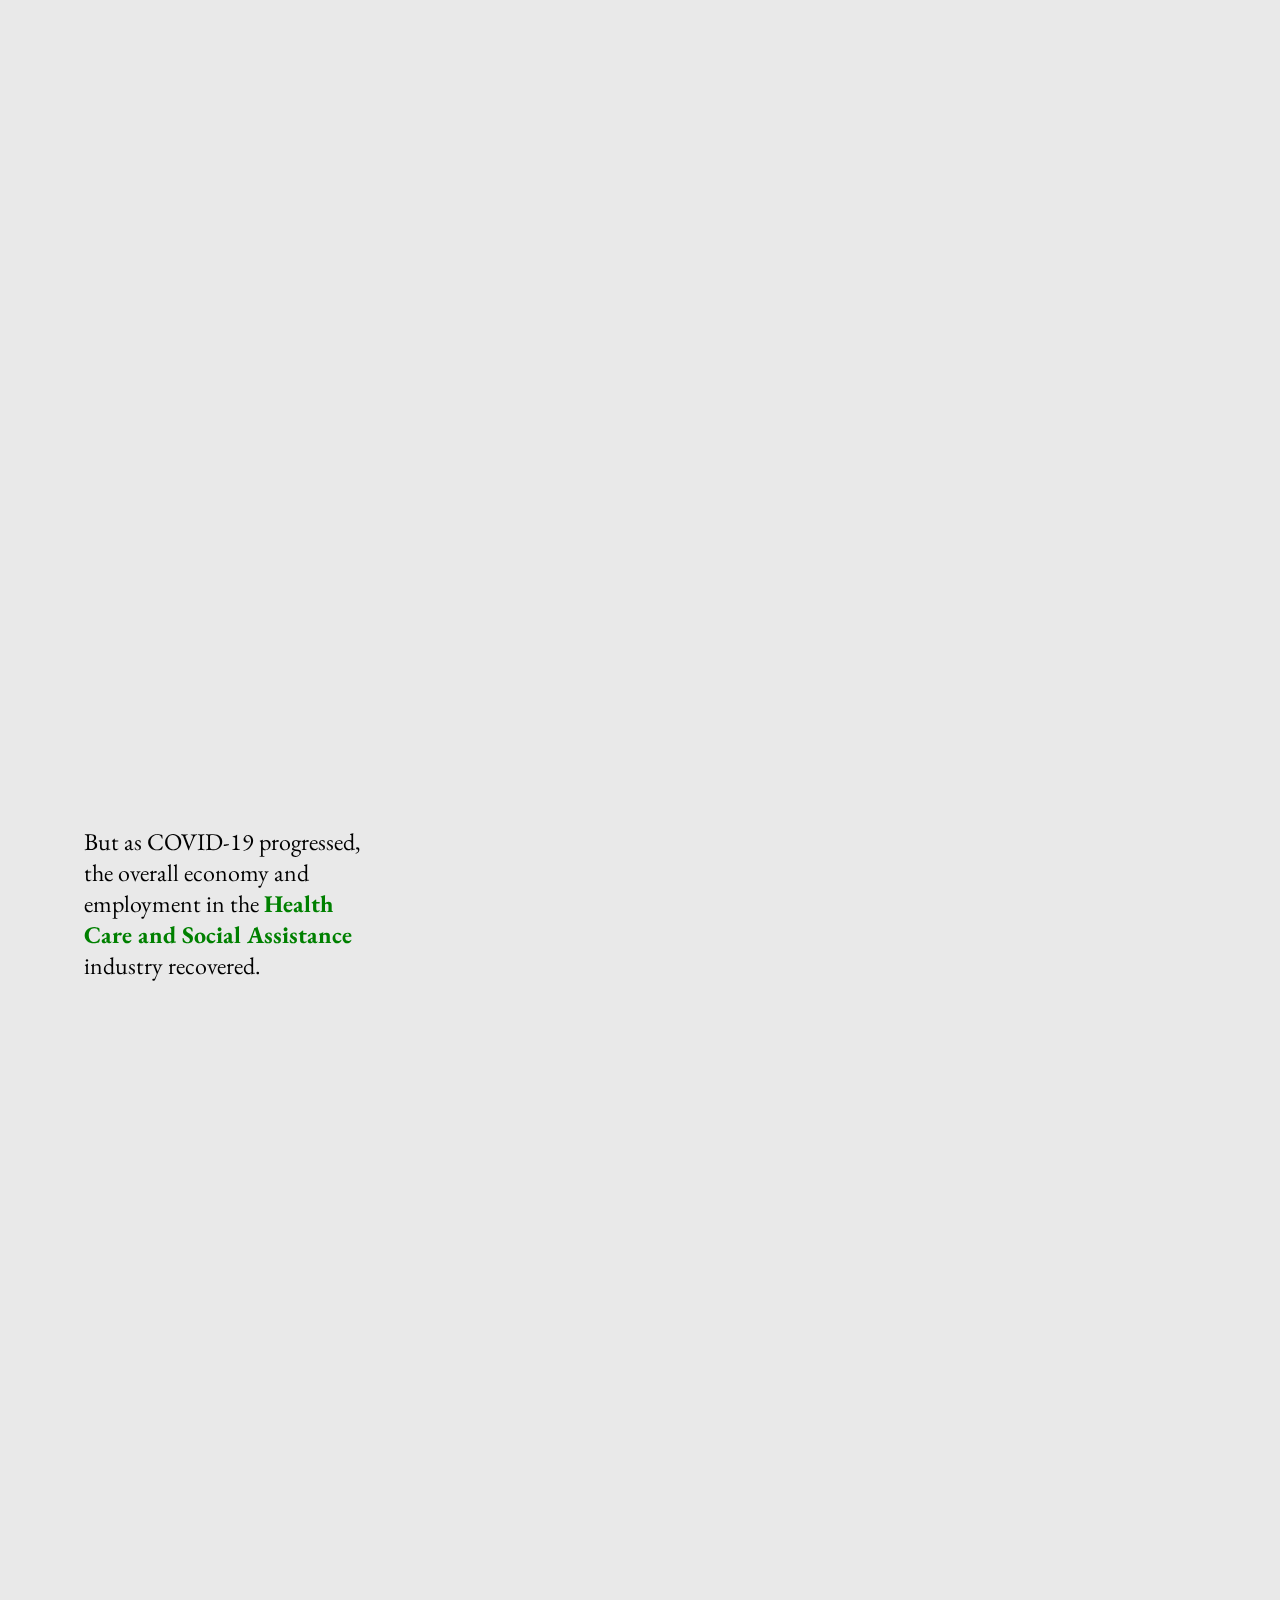
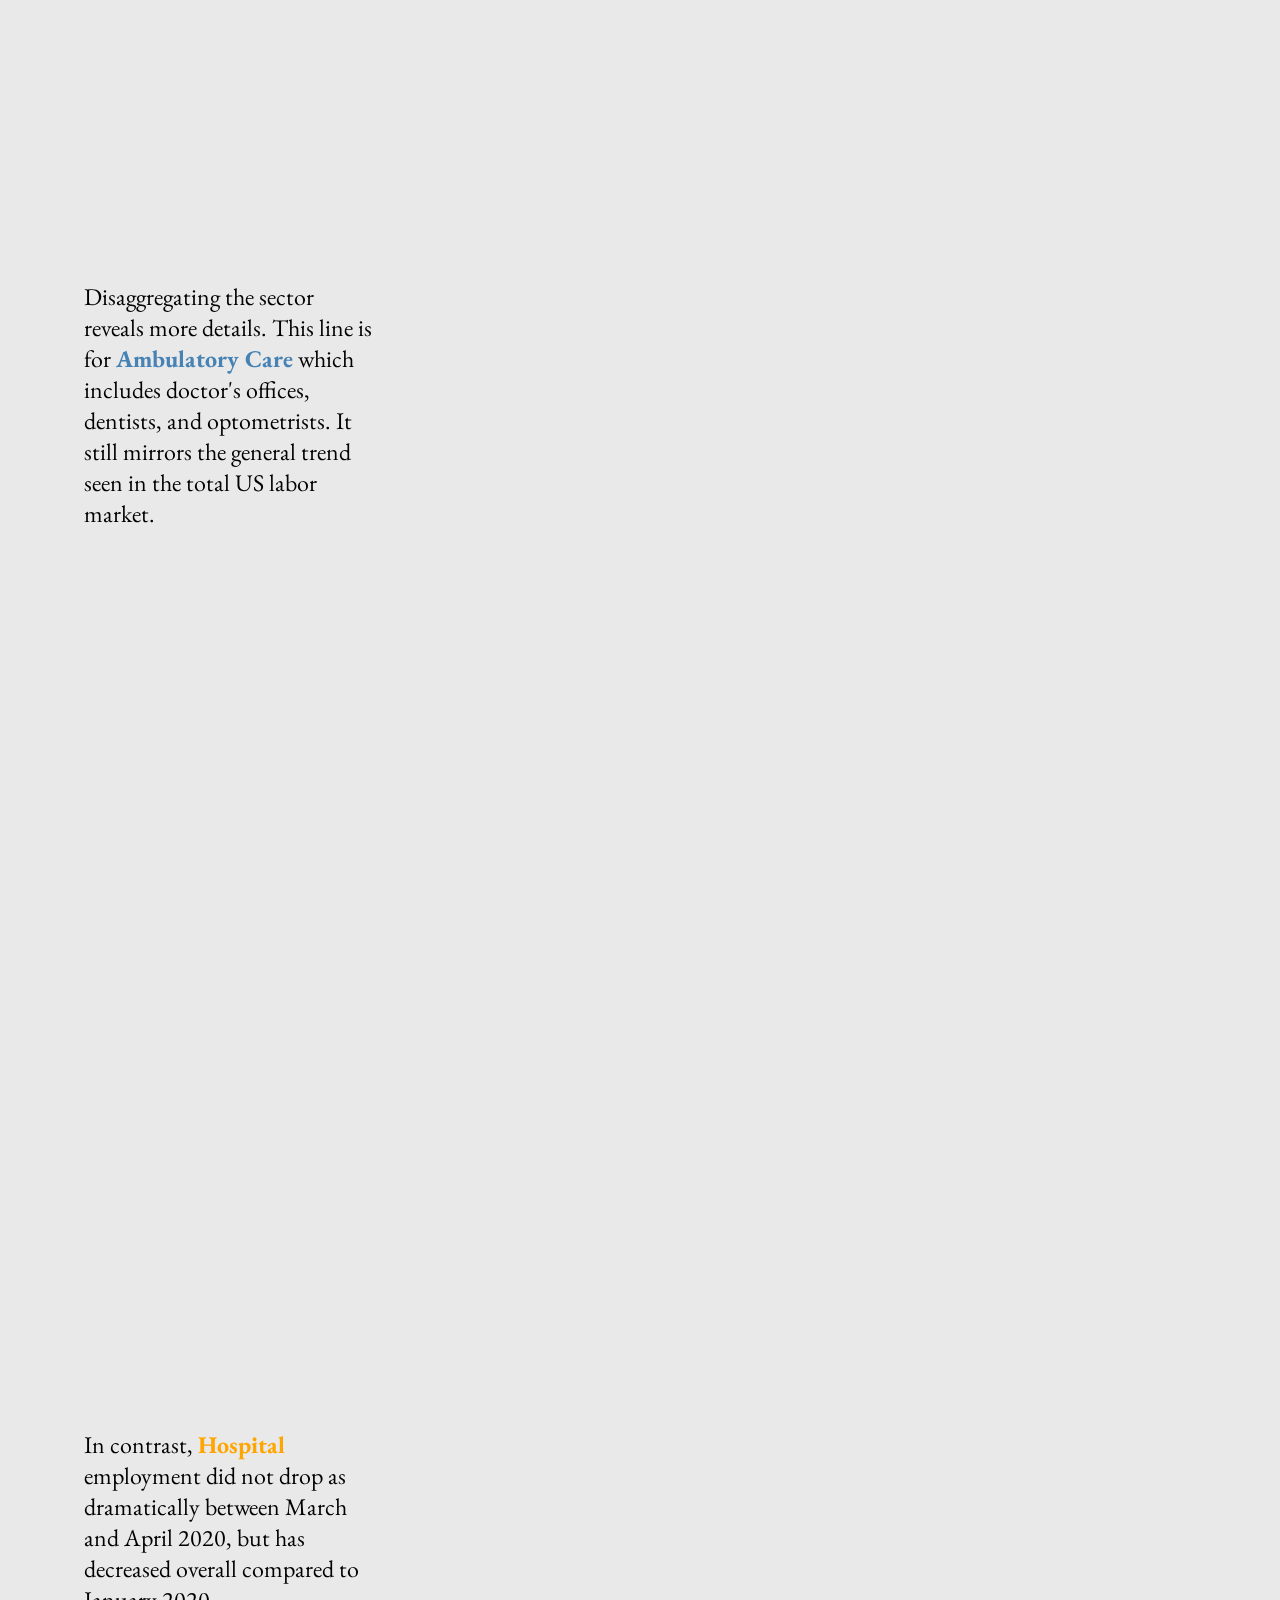
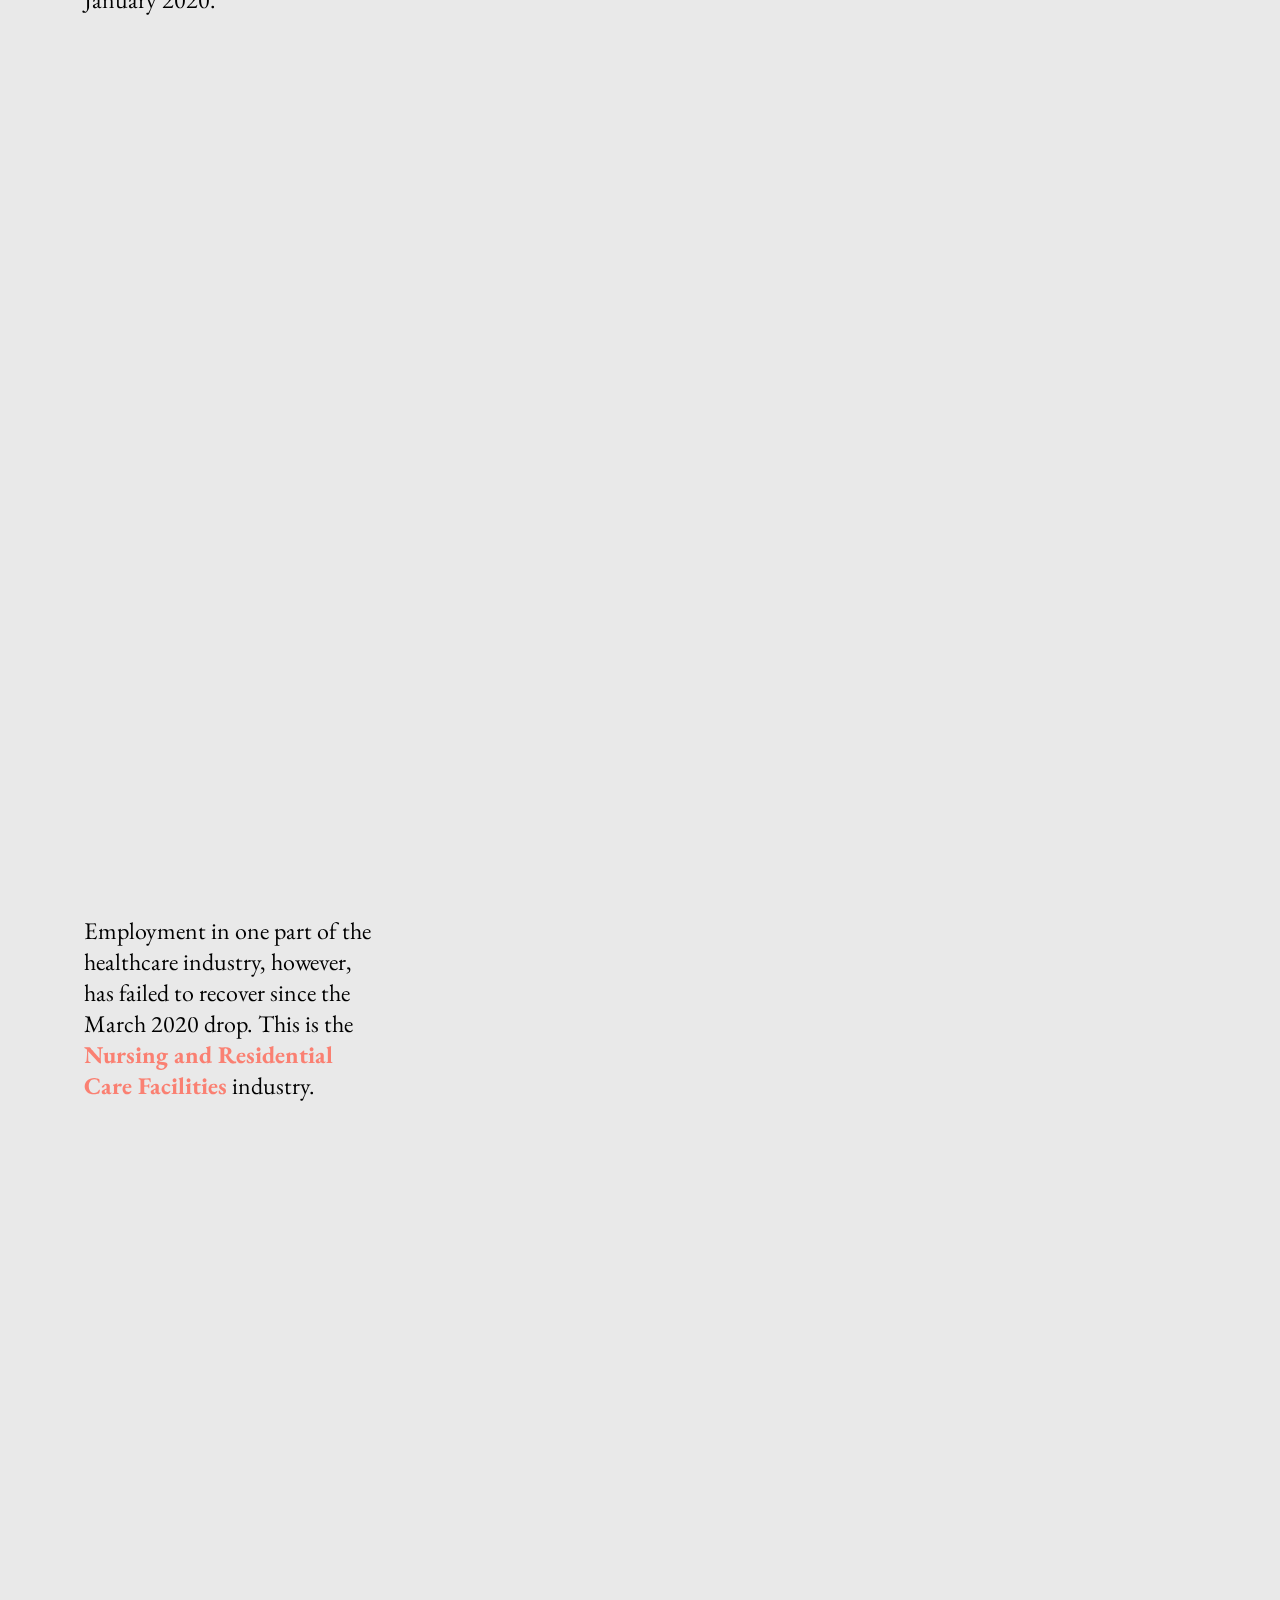
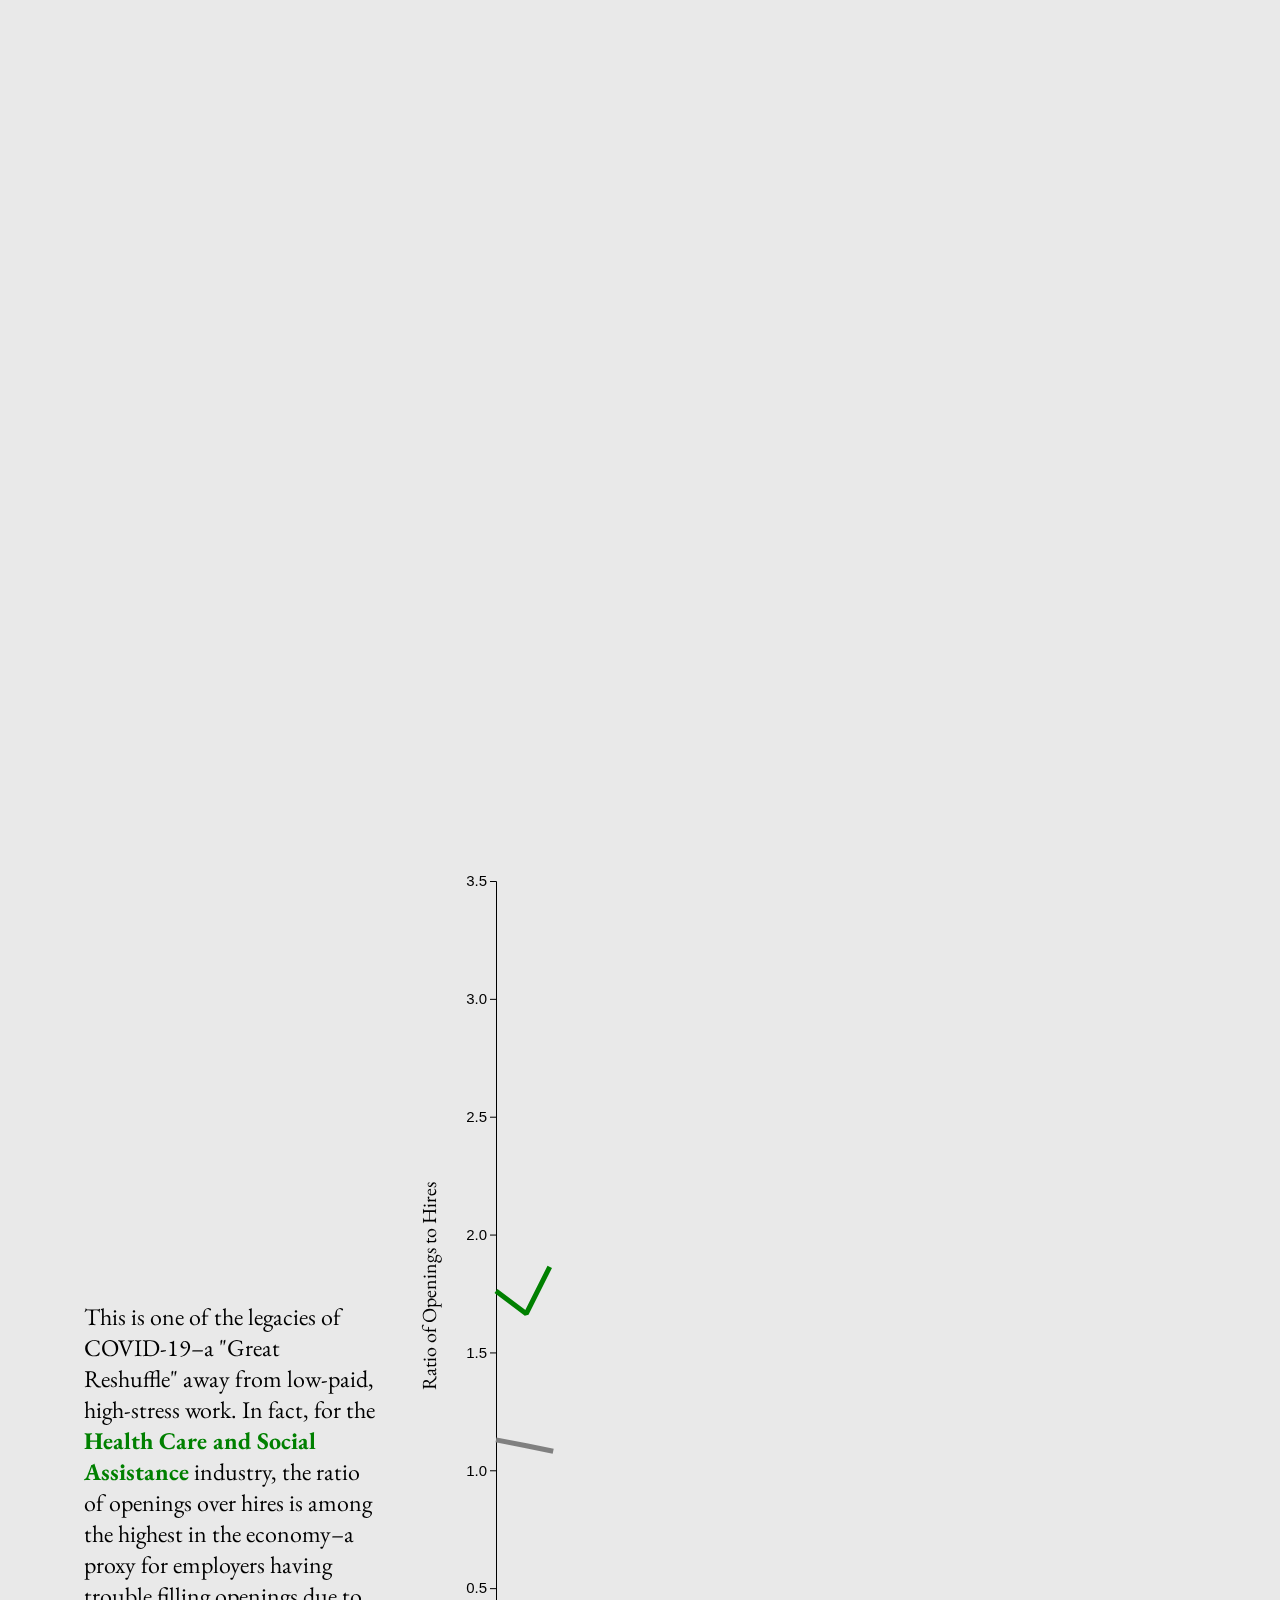
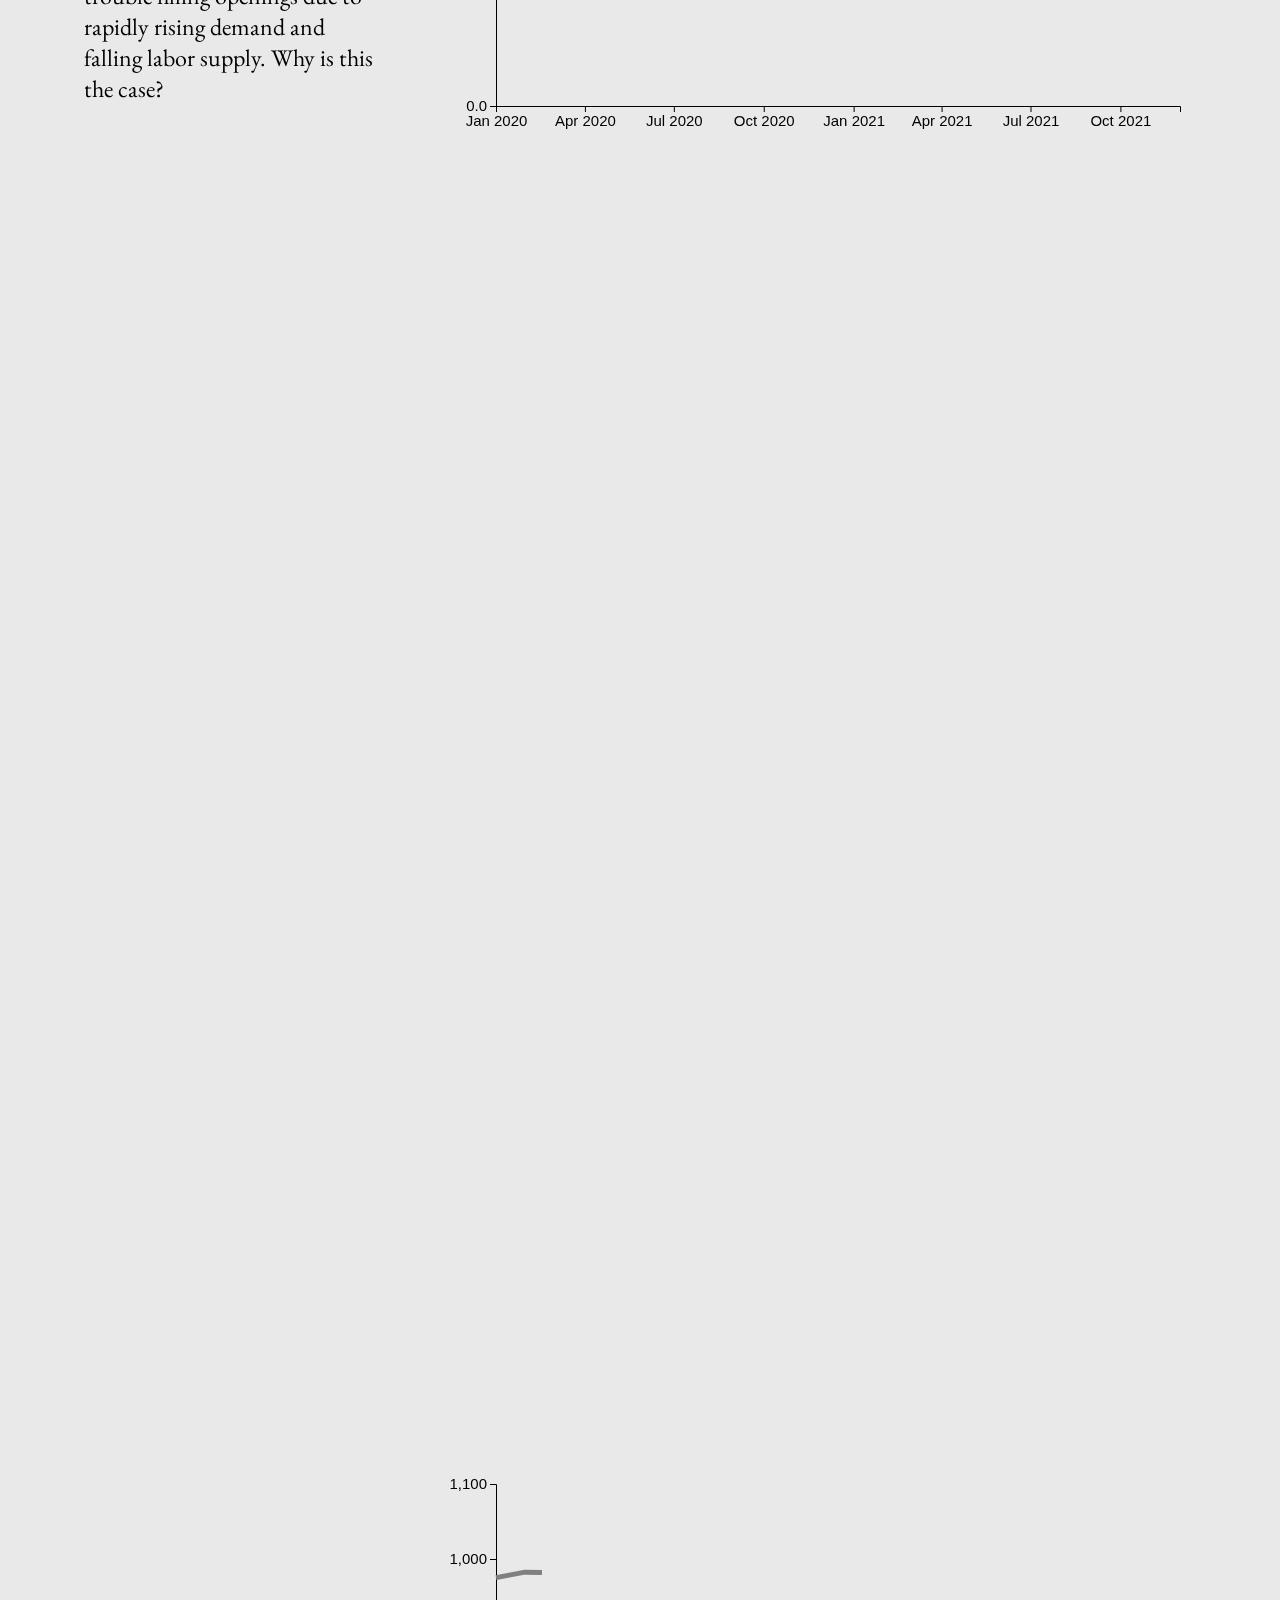
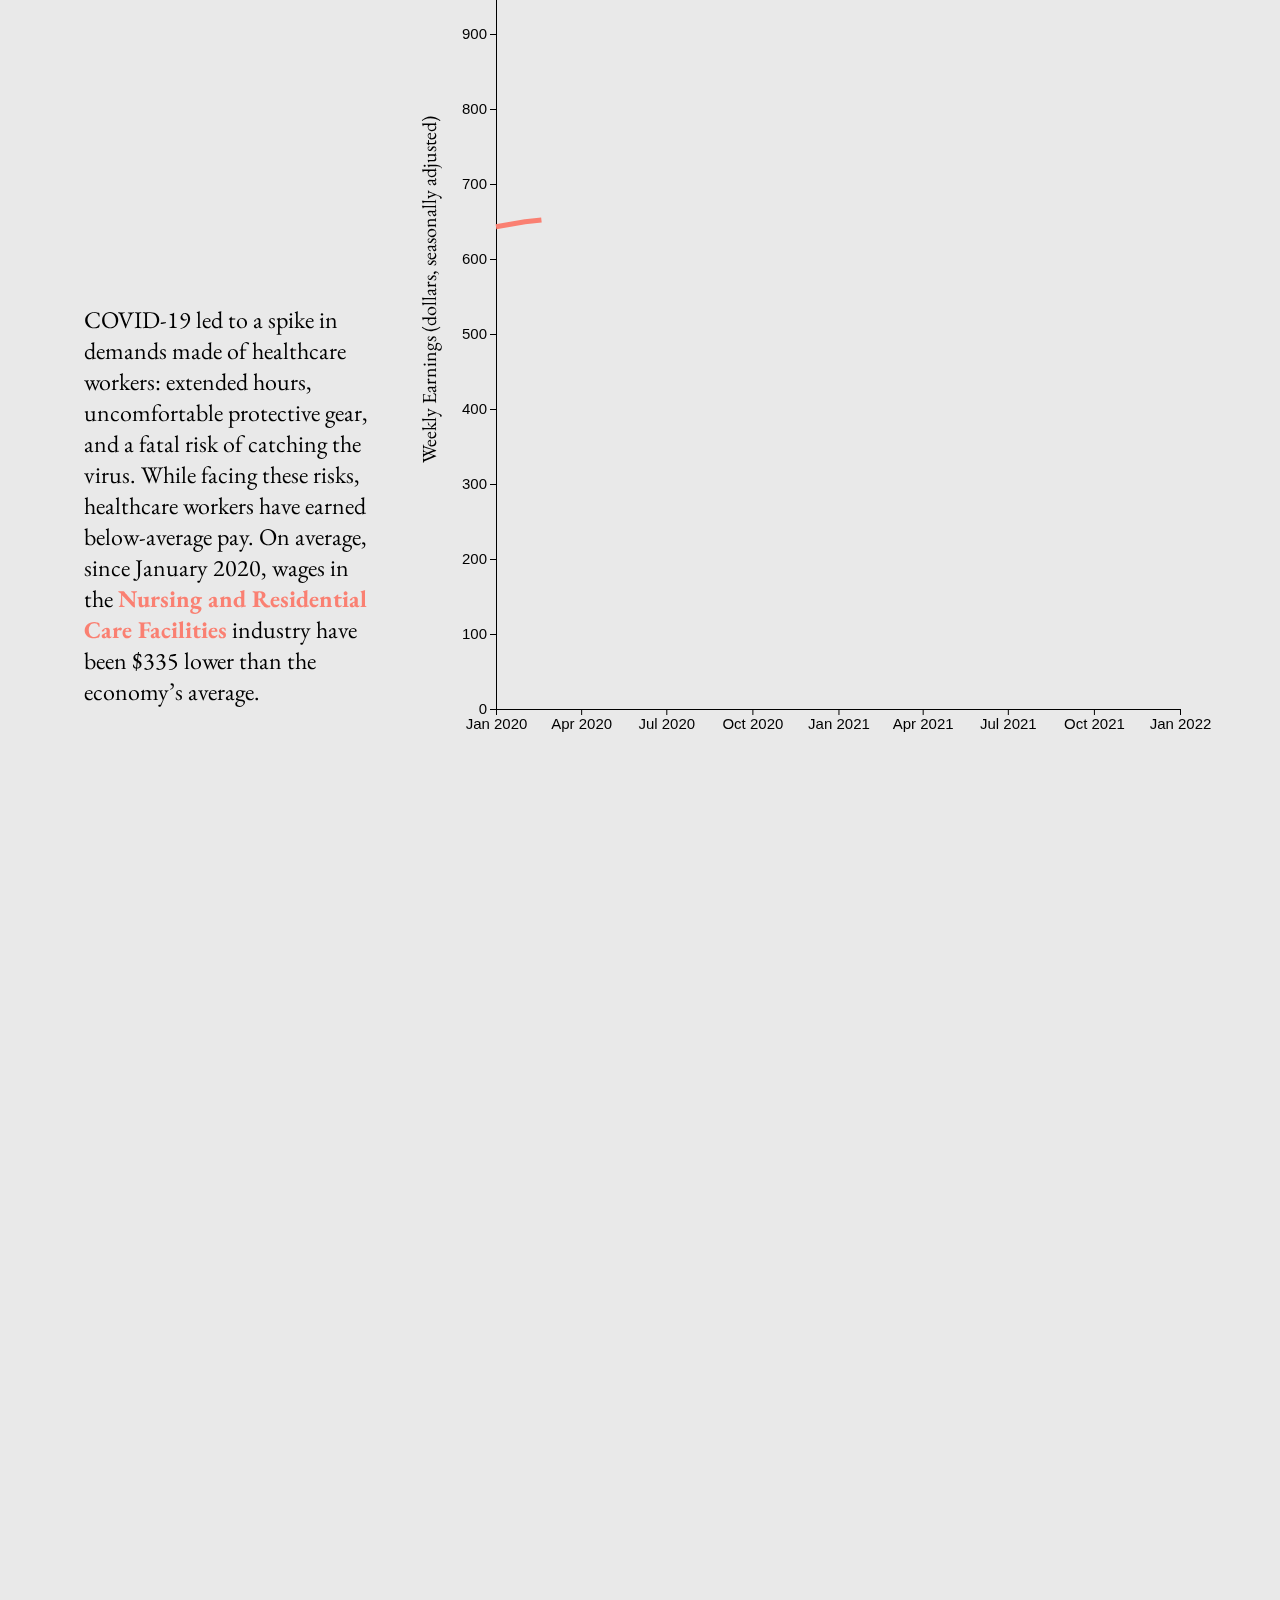
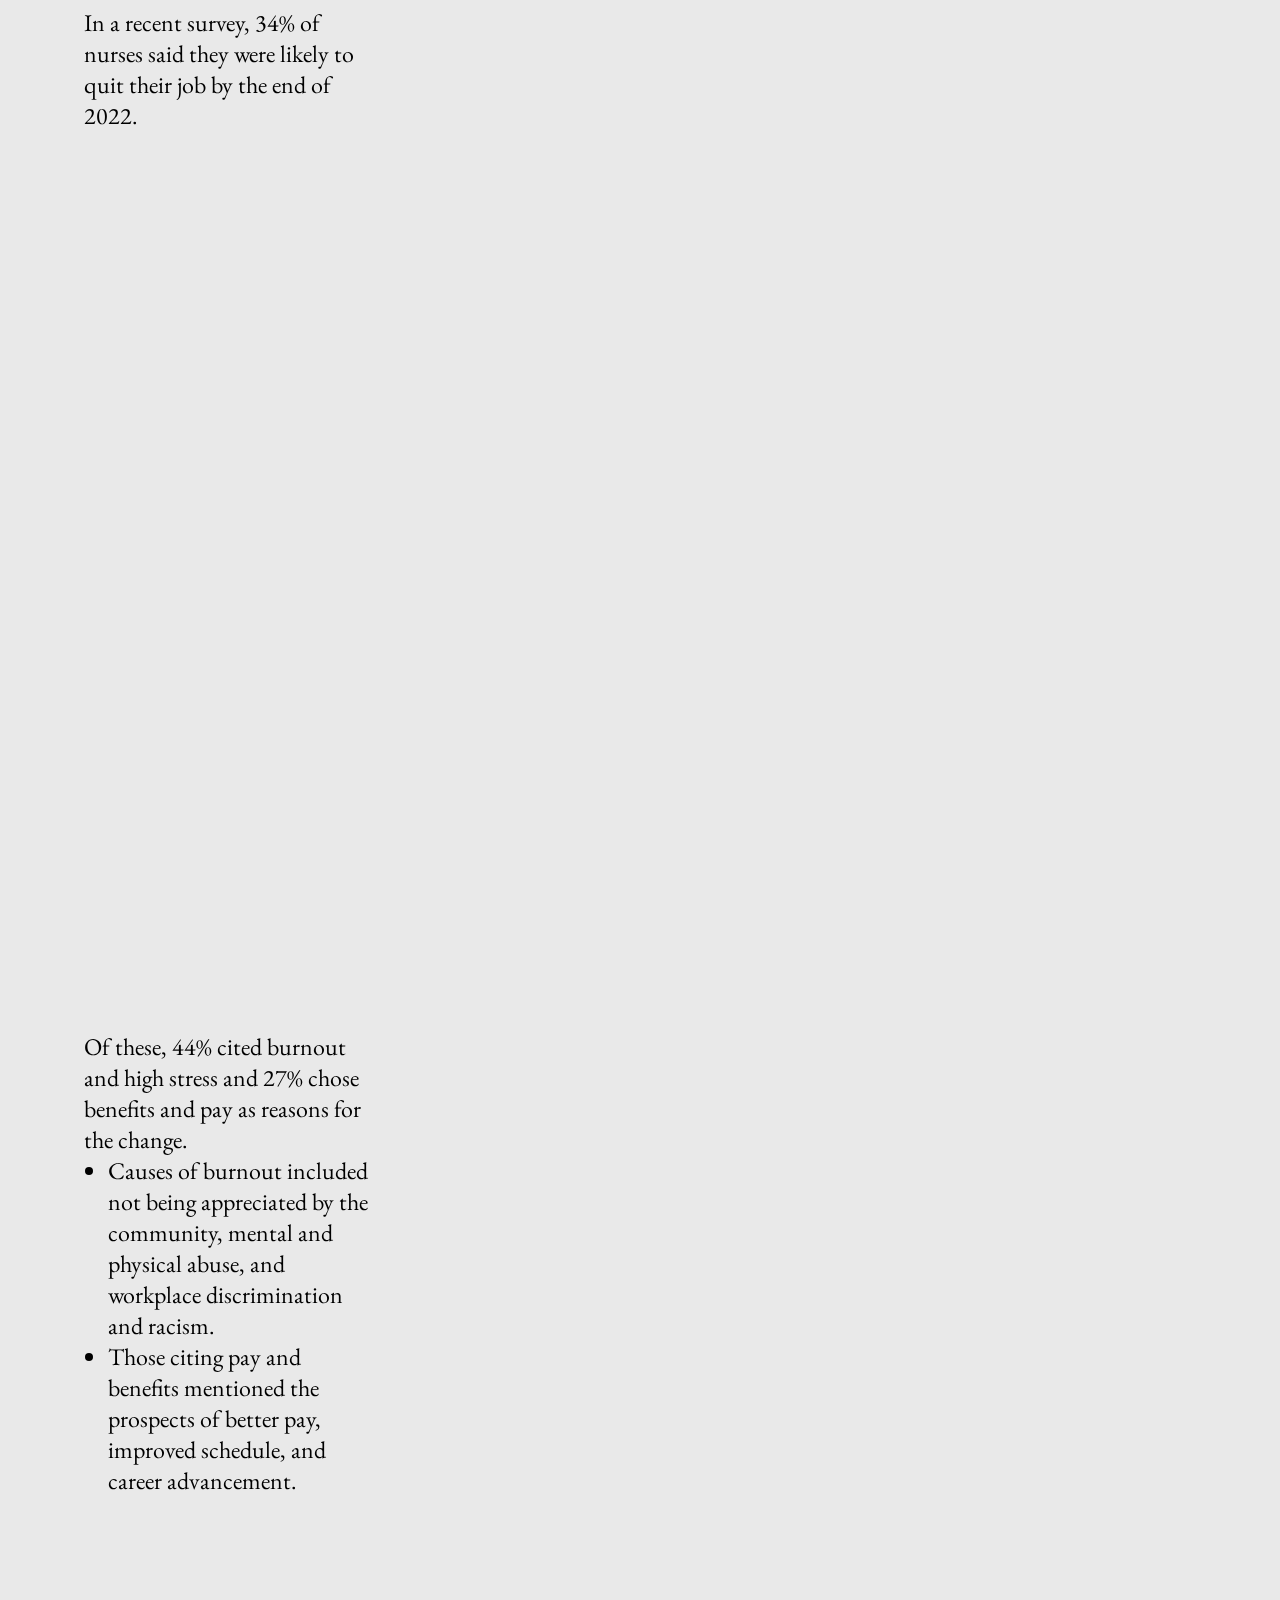
==== commit 8916f04f: "Added one more source" ====
--- a/index.html
+++ b/index.html
@@ -133,6 +133,7 @@
       <li>Bureau of Labor Statistics. <a href="https://www.bls.gov/ces/">Current employment statistics - CES (national)</a>.</li>
       <li>Bureau of Labor Statistics. <a href="https://www.bls.gov/jlt/">Job openings and labor turnover survey (JOLTS)</a>.</li>
       <li>Incredible Health. (2022). <a href="https://www.incrediblehealth.com/blog/nursing-report-covid-19-2022">Study: 34% of nurses plan to leave their current role by the end of 2022</a>.</li>
+      <li>Hilgers, L. (2022). <a href="https://www.nytimes.com/2022/02/15/magazine/traveling-nurses.html">Nurses Have Finally Learned What They’re Worth</a>. New York Times.</li>
       <li>Turner, A. (2022). <a href="https://altarum.org/news/2021-health-employment-tale-three-settings">Perspective: 2021 Health Employment—A Tale of Three Settings</a>. Altarum.</li>
       <li>The White House. (2022). <a href="https://www.whitehouse.gov/briefing-room/statements-releases/2022/02/28/fact-sheet-protecting-seniors-and-people-with-disabilities-by-improving-safety-and-quality-of-care-in-the-nations-nursing-homes/">FACT SHEET: Protecting Seniors by Improving Safety and Quality of Care in the Nation’s Nursing Homes</a></li>
     </ul>
